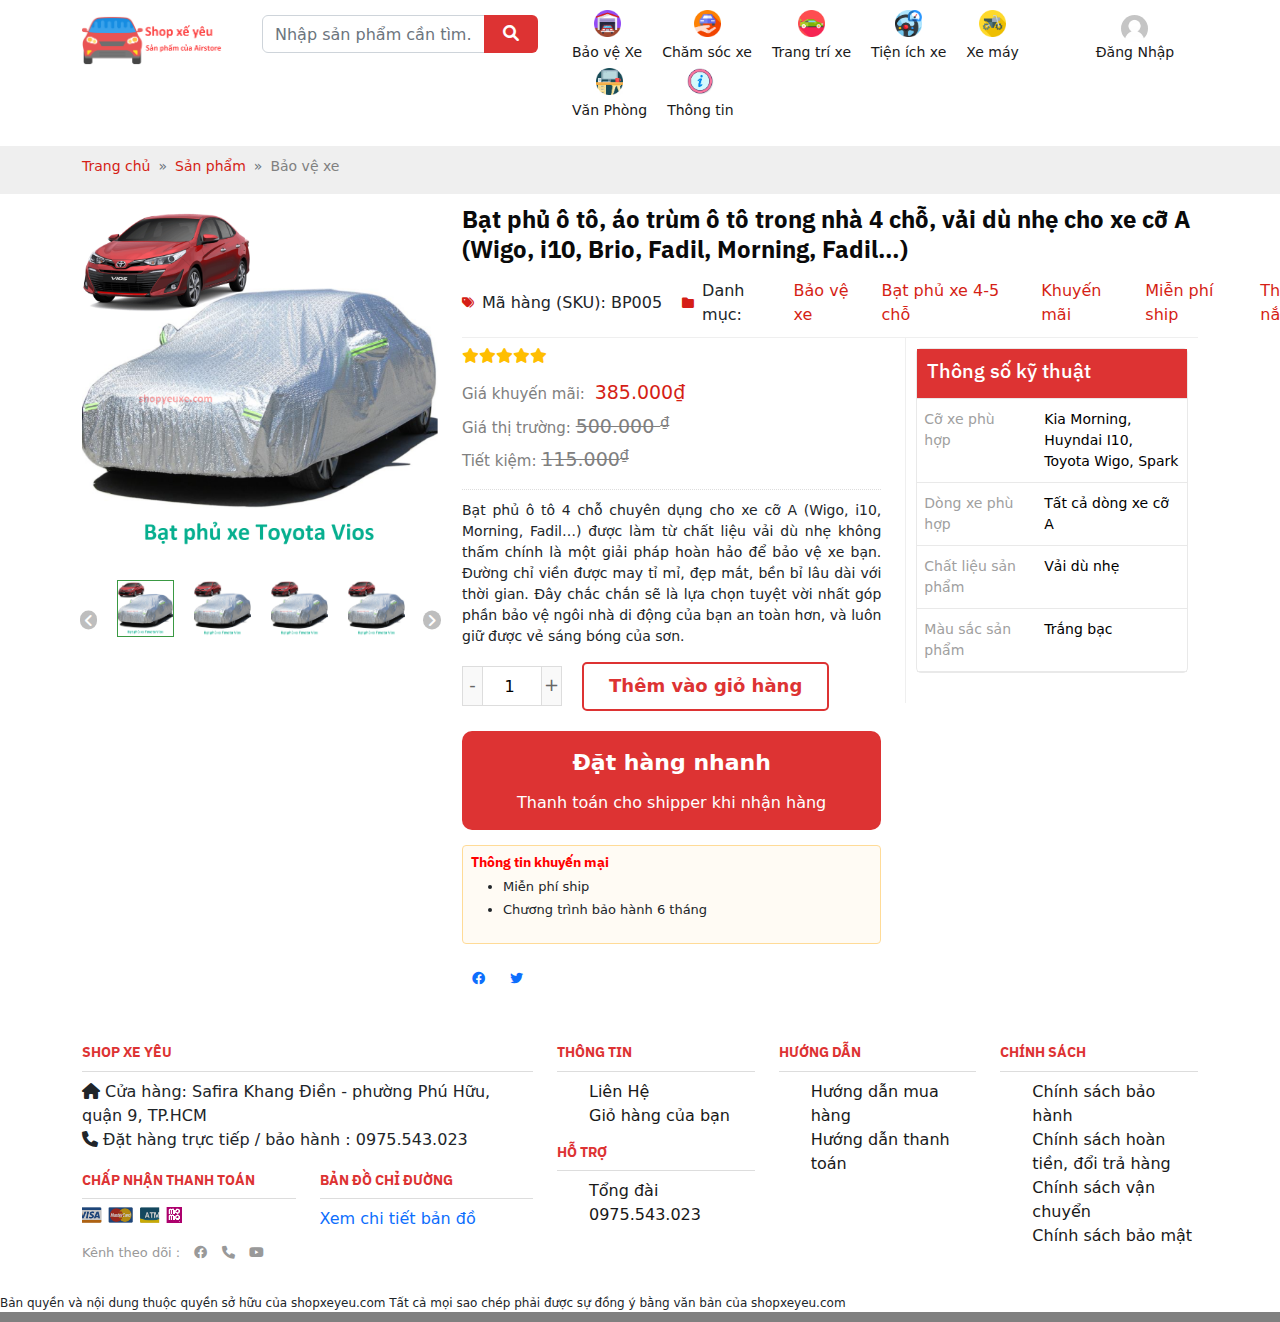
==== HTML/product-detail.html @ 2f4e9527 "update-product-detail" ====
<!DOCTYPE html>
<html>
<head>
	<meta charset="utf-8">
	<meta http-equiv="X-UA-Compatible" content="IE=edge">
	<title>Trang chủ - Shop Xe Yêu</title>
	<link href="vendors/fontawesome/css/all.css" rel="stylesheet">
	<link href="vendors/swiper/swiper-bundle.css" rel="stylesheet">
	<link rel="stylesheet" href="css/styles.css">
	<link rel="stylesheet" href="css/style_product.css">
    <script src="http://ajax.googleapis.com/ajax/libs/jquery/1.7.1/jquery.min.js" type="text/javascript"></script>

    <link href="css/vendors.css" rel="stylesheet">
    <link href="css/style_product_detail.css" rel="stylesheet">
	<link rel="stylesheet" href="vendors/bootstrap/css/bootstrap.min.css">

    
</head>
<body>
	<header>
		<div class="container">
			<div class="row">
				<div class="col logo">
					<a href="#"><img src="images/logo.png" alt="logo" /></a>
				</div><!-- .logo -->
				<div class="col search">
					<form action="">
						<div class="input-group mb-3">
							<input type="text" class="form-control" placeholder="Nhập sản phẩm cần tìm...">
							<button class="btn btn-outline-secondary" type="submit"><i class="fa-solid fa-magnifying-glass"></i></button>
						</div>
					</form>
				</div><!-- .search -->
				<div class="col menu">
					<ul class="nav">
						<li class="nav-item dropdown">
							<a href="#" class="nav-link dropdown-toggle">
								<img src="images/garage.png" alt="category">
								<span>Bảo vệ Xe</span>
							</a>
							<ul class="dropdown-menu">
								<li><a class="dropdown-item" href="#">Thiết bị chắn nắng</a></li>
								<li><a class="dropdown-item" href="#">Bảo vệ cửa xe, gương chiếu hậu</a></li>
								<li><a class="dropdown-item" href="#">Chống trày xước thân xe, bắc cửa xe</a></li>
							</ul>
						</li>
						<li class="nav-item dropdown">
							<a href="#" class="nav-link dropdown-toggle">
								<img src="images/promoting.png" alt="category">
								<span>Chăm sóc xe</span>
							</a>
							<ul class="dropdown-menu">
								<li><a class="dropdown-item" href="#">Bơm lốp, hút bụi, khử mùi</a></li>
								<li><a class="dropdown-item" href="#">Chống ồn, cách âm</a></li>
							</ul>
						</li>
						<li class="nav-item dropdown">
							<a href="#" class="nav-link dropdown-toggle">
								<img src="images/car.png" alt="category">
								<span>Trang trí xe</span>
							</a>
							<ul class="dropdown-menu">
								<li><a class="dropdown-item" href="#">Trang trí ngoại thất</a></li>
								<li><a class="dropdown-item" href="#">Trang trí nội thất</a></li>
							</ul>
						</li>
						<li class="nav-item dropdown">
							<a href="#" class="nav-link dropdown-toggle">
								<img src="images/steering-wheel.png" alt="category">
								<span>Tiện ích xe</span>
							</a>
							<ul class="dropdown-menu">
								<li><a class="dropdown-item" href="#">Nội thất</a></li>
								<li><a class="dropdown-item" href="#">Giá đỡ, tẩu sạc, thiết bị điện tử</a></li>
								<li><a class="dropdown-item" href="#">Ví và dụng cụ chứa đồ</a></li>
								<li><a class="dropdown-item" href="#">Dụng cụ không thể thiếu</a></li>
							</ul>
						</li>
						<li class="nav-item">
							<a href="#" class="nav-link">
								<img src="images/motocross.png" alt="category">
								<span>Xe máy</span>
							</a>
						</li>
						<li class="nav-item dropdown">
							<a href="#" class="nav-link dropdown-toggle">
								<img src="images/desk.png" alt="category">
								<span>Văn Phòng</span>
							</a>
							<ul class="dropdown-menu">
								<li><a class="dropdown-item" href="#">Giá đỡ laptop</a></li>
							</ul>
						</li>
						<li class="nav-item dropdown">
							<a href="#" class="nav-link dropdown-toggle">
								<img src="images/info.png" alt="category">
								<span>Thông tin</span>
							</a>
							<ul class="dropdown-menu">
								<li><a class="dropdown-item" href="#">Hướng dẫn mua hàng</a></li>
								<li><a class="dropdown-item" href="#">Hướng dẫn thanh toán</a></li>
								<li><a class="dropdown-item" href="#">Chính sách đổi trả</a></li>
							</ul>
						</li>
					</ul>
				</div><!-- .menu -->
				<div class="col account">
					<a href="#">
						<img src="images/account.png" alt="category">
						<span>Đăng Nhập</span>
					</a>
				</div>
			</div>
		</div>				
	</header>
	<main>
        <div class="duong-dan-breadcrumbs">
            <div class="container">
                <nav aria-label="breadcrumb" id="breadcrumb">
                    <ol class="breadcrumb">
                      <li class="breadcrumb-item"><a href="#">Trang chủ</a></li>
                      <li class="breadcrumb-item"><a href="#">Sản phẩm</a></li>
                      <li class="breadcrumb-item active-breadcrumb" aria-current="page">Bảo vệ xe</li>
                    </ol>
                  </nav>
            </div>

        </div>
		<div class="product-details-area">
            <div class="container">
                <div class="row">
                    <div class="col-lg-4 mb-md-30 mb-sm-25">
                        <!--=======  product details slider  =======-->
                                            
                            <!--=======  big image slider  =======-->
                                        
                            <div class="big-image-slider-wrapper big-image-slider-wrapper--change-cursor">
                                <div class="ht-slick-slider big-image-slider99"
                                data-slick-setting='{
                                    "slidesToShow": 1,
                                    "slidesToScroll": 1,
                                    "dots": false,
                                    "autoplay": false,
                                    "autoplaySpeed": 5000,
                                    "speed": 1000
                                }'
                                data-slick-responsive='[
                                    {"breakpoint":1501, "settings": {"slidesToShow": 1} },
                                    {"breakpoint":1199, "settings": {"slidesToShow": 1} },
                                    {"breakpoint":991, "settings": {"slidesToShow": 1} },
                                    {"breakpoint":767, "settings": {"slidesToShow": 1} },
                                    {"breakpoint":575, "settings": {"slidesToShow": 1} },
                                    {"breakpoint":479, "settings": {"slidesToShow": 1} }
                                ]'
                                >
    
                                <!--=======  big image slider single item  =======-->
                                            
                                <div class="big-image-slider-single-item">
                                    <img src="images/toyota-vios.png" class="img-fluid" alt="">
                                </div>
                                
                                <!--=======  End of big image slider single item  =======-->
    
                                <!--=======  big image slider single item  =======-->
                                            
                                <div class="big-image-slider-single-item">
                                    <img src="images/toyota-vios.png" class="img-fluid" alt="">
                                </div>
                                
                                <!--=======  End of big image slider single item  =======-->
    
                                <!--=======  big image slider single item  =======-->
                                            
                                <div class="big-image-slider-single-item">
                                    <img src="images/toyota-vios.png" class="img-fluid" alt="">
                                </div>
                                
                                <!--=======  End of big image slider single item  =======-->
    
                                <!--=======  big image slider single item  =======-->
                                            
                                <div class="big-image-slider-single-item">
                                    <img src="images/toyota-vios.png" class="img-fluid" alt="">
                                </div>
                                
                                <!--=======  End of big image slider single item  =======-->
    
                                <!--=======  big image slider single item  =======-->
                                            
                                <div class="big-image-slider-single-item">
                                    <img src="images/toyota-vios.png" class="img-fluid" alt="">
                                </div>
                                
                                <!--=======  End of big image slider single item  =======-->
    
                                <!--=======  big image slider single item  =======-->
                                            
                                <div class="big-image-slider-single-item">
                                    <img src="images/toyota-vios.png" class="img-fluid" alt="">
                                </div>
                                
                                <!--=======  End of big image slider single item  =======-->
    
                                </div>
                            </div>
                            
                            <!--=======  End of big image slider  =======-->
    
                            <!--=======  small image slider  =======-->
                            
                            <div class="small-image-slider-wrapper small-image-slider-wrapper--quickview">
                                <div class="ht-slick-slider small-image-slider"
                                data-slick-setting='{
                                    "slidesToShow": 4,
                                    "slidesToScroll": 1,
                                    "dots": false,
                                    "autoplay": false,
                                    "autoplaySpeed": 5000,
                                    "speed": 1000,
                                    "asNavFor": ".big-image-slider99",
                                    "focusOnSelect": true,
                                    "arrows": true,
                                    "prevArrow": {"buttonClass": "slick-prev", "iconClass": "fa-solid fa-angle-left" },
                                    "nextArrow": {"buttonClass": "slick-next", "iconClass": "fa-solid fa-angle-right" }
                                }'
                                data-slick-responsive='[
                                    {"breakpoint":1501, "settings": {"slidesToShow": 4} },
                                    {"breakpoint":1199, "settings": {"slidesToShow": 4} },
                                    {"breakpoint":991, "settings": {"slidesToShow": 4} },
                                    {"breakpoint":767, "settings": {"slidesToShow": 4} },
                                    {"breakpoint":575, "settings": {"slidesToShow": 3} },
                                    {"breakpoint":479, "settings": {"slidesToShow": 2} }
                                ]'
                                >
    
                                <!--=======  small image slider single item  =======-->
                                            
                                <div class="small-image-slider-single-item">
                                    <img src="images/toyota-vios.png" class="img-fluid" alt="">
                                </div>
                                
                                <!--=======  End of small image slider single item  =======-->
    
                                <!--=======  small image slider single item  =======-->
                                            
                                <div class="small-image-slider-single-item">
                                    <img src="images/toyota-vios.png" class="img-fluid" alt="">
                                </div>
                                
                                <!--=======  End of small image slider single item  =======-->
    
                                <!--=======  small image slider single item  =======-->
                                            
                                <div class="small-image-slider-single-item">
                                    <img src="images/toyota-vios.png" class="img-fluid" alt="">
                                </div>
                                
                                <!--=======  End of small image slider single item  =======-->
    
                                <!--=======  small image slider single item  =======-->
                                            
                                <div class="small-image-slider-single-item">
                                    <img src="images/toyota-vios.png" class="img-fluid" alt="">
                                </div>
                                
                                <!--=======  End of small image slider single item  =======-->
    
                                <!--=======  small image slider single item  =======-->
                                            
                                <div class="small-image-slider-single-item">
                                    <img src="images/toyota-vios.png" class="img-fluid" alt="">
                                </div>
                                
                                <!--=======  End of small image slider single item  =======-->
    
                                <!--=======  small image slider single item  =======-->
                                            
                                <div class="small-image-slider-single-item">
                                    <img src="images/toyota-vios.png" class="img-fluid" alt="">
                                </div>
                                
                                <!--=======  End of small image slider single item  =======-->
    
                                </div>
                            </div>
                            
                            <!--=======  End of small image slider  =======-->
                            
                        <!--=======  End of product details slider  =======-->
                    </div>
    
                    <div class="col-lg-8">
                        <!--=======  product details content  =======-->
                                            
                        <div class="product-detail-content">
                            
    
                            <h3 class="product-details-title mb-15">Bạt phủ ô tô, áo trùm ô tô trong nhà 4 chỗ, vải dù nhẹ cho xe cỡ A (Wigo, i10, Brio, Fadil, Morning, Fadil…)</h3>
                            <div class="description-category">
                                <div class="plu">
                                    <i class="fa-solid fa-tags"></i>
                                    <span>Mã hàng (SKU): BP005</span>
                                </div>
                                <div class="category-prdetail">
                                    <i class="fa-solid fa-folder"></i>
                                    <span>Danh mục:</span>
                                    <ul>
                                        <li>
                                            <a href="#">Bảo vệ xe</a>
                                        </li>
                                        <li>
                                            <a href="#">Bạt phủ xe 4-5 chỗ</a>
                                        </li>
                                        <li>
                                            <a href="#">Khuyến mãi</a>
                                        </li>
                                        <li>
                                            <a href="#">Miễn phí ship</a>
                                        </li>
                                        <li>
                                            <a href="#">Thiết bị chắn nắng</a>
                                        </li>
                                    </ul>
                                </div>
                            </div>
                            <div class="row">
                                <div class="col-lg-7">
                                    <div class="rating d-inline-block mr-15">
                                        <i class="fa fa-light fa-star active-rating"></i>
                                        <i class="fa fa-light fa-star active-rating"></i>
                                        <i class="fa fa-light fa-star active-rating"></i>
                                        <i class="fa fa-light fa-star active-rating"></i>
                                        <i class="fa fa-light fa-star active-rating"></i>
                                    </div>
                                    <div class="single-price">
                                        <div class="price-wrapper">
                                            <span>Giá khuyến mãi: <span class="price-discount">385.000₫</span></span>
                                        </div>
                                        <div class="price-wrapper">
                                            <span class="price-full">Giá thị trường: <span class="price-vertical">500.000 <span class="vertical">₫</span></span></span>
                                        </div>
                                        <div class="price-wrapper bottom">
                                            <span>Tiết kiệm: <span class="price-vertical">115.000<span class="vertical">₫</span></span></span>
                                        </div>
                                    </div>
                                    <div class="description">
                                        <p>Bạt phủ ô tô 4 chỗ chuyên dụng cho xe cỡ A (Wigo, i10, Morning, Fadil…) được làm từ chất liệu vải dù nhẹ không thấm chính là một giải pháp hoàn hảo để bảo vệ xe bạn. Đường chỉ viền được may tỉ mỉ, đẹp mắt, bền bỉ lâu dài với thời gian. Đây chắc chắn sẽ là lựa chọn tuyệt vời nhất góp phần bảo vệ ngôi nhà di động của bạn an toàn hơn, và luôn giữ được vẻ sáng bóng của sơn.</p>
                                    </div>
                                    <div class="quantity mb-20">
                                        <div class="pro-qty mr-15 mb-lg-20 mb-md-20 mb-sm-20">
                                            <input type="text" value="1">
                                        </div>
                                        <button class="button-add-giohang">Thêm vào giỏ hàng</button>
                                    </div>
                                    <div class="button-order-quick">
                                        <a href="#">
                                            <span class="title">Đặt hàng nhanh</span>
                                            <span class="content">Thanh toán cho shipper khi nhận hàng</span>
                                        </a>
                                    </div>
                                    <div class="description-discount">
                                        <h4>
                                            Thông tin khuyến mại
                                        </h4>
                                        <ul>
                                            <li>Miễn phí ship</li>
                                            <li>Chương trình bảo hành 6 tháng</li>
                                        </ul>
                                    </div>
                                    <div class="social-icon">
                                        
                                          <a href="#" data-toggle="tooltip" title="Hooray!"><i class="fa-brands fa-facebook-f"></i></a>
                                          <a href="#" data-toggle="tooltip" title="Hooray!"><i class="fa-brands fa-twitter"></i></a>
                                          
                                        
                                    </div>
                                </div>
                                <div class="col-lg-5 ">
                                    <div class="product-sidebar-thongso">
                                        <div class="sidebar-inner">
                                            <div class="thong-so-ky-thuat">
                                                <h3 class="title">Thông số kỹ thuật</h3>
                                                <div class="content">
                                                    <div>
                                                        <span class="left">Cỡ xe phù hợp</span>
                                                        <span class="right">Kia Morning, Huyndai I10, Toyota Wigo, Spark</span>
                                                    </div>
                                                    <div>
                                                        <span class="left">Dòng xe phù hợp</span>
                                                        <span class="right">Tất cả dòng xe cỡ A</span>
                                                    </div>
                                                    <div>
                                                        <span class="left">Chất liệu sản phẩm</span>
                                                        <span class="right">Vải dù nhẹ</span>
                                                    </div>
                                                    <div>
                                                        <span class="left">Màu sắc sản phẩm</span>
                                                        <span class="right">Trắng bạc</span>
                                                    </div>
                                                </div>
                                            </div>
                                        </div>
                                    </div>
                                </div>
                            </div>
                            
                            
    
                        </div>
    
                        <!--=======  End of product details content  =======-->                    
                    </div>
                </div>
            </div>
        </div>
	</main>
	<footer>
		<div class="container">
			<div class="row">
				<div class="col-5">
					<h4>Shop Xe Yêu</h4>
					<div class="address">
						<i class="fa-solid fa-house"></i> 
					 	<span> Cửa hàng: Safira Khang Điền - phường Phú Hữu, quận 9, TP.HCM</span>
					</div>
					<div class="phone">
						<i class="fa-solid fa-phone"></i> 
					 	<span> Đặt hàng trực tiếp / bảo hành :  0975.543.023</span>
					</div>
					<div class="row">
						<div class="col">
							<h4>Chấp nhận thanh toán</h4>
							<img src="images/payment.png" alt="">
							<div class="social-list">
								<span>Kênh theo dõi : </span>
								<a href="#"><i class="fa-brands fa-facebook-f"></i></a>
								<a href="#"><i class="fa-solid fa-phone"></i></a>
								<a href="#"><i class="fa-brands fa-youtube"></i></a>
							</div>
						</div>
						<div class="col">
							<h4>Bản đồ chỉ đường</h4>
							<a href="#">Xem chi tiết bản đồ</a>
						</div>
					</div>
				</div>
				<div class="col">
					<h4>Thông tin</h4>
					<ul>
						<li><a href="#">Liên Hệ</a></li>
						<li><a href="#">Giỏ hàng của bạn</a></li>
					</ul>
					<h4>Hỗ trợ</h4>
					<ul>
						<li><a href="#">Tổng đài 0975.543.023</a></li>
					</ul>
				</div>
				<div class="col">
					<h4>Hướng dẫn</h4>
					<ul>
						<li><a href="#">Hướng dẫn mua hàng</a></li>
						<li><a href="#">Hướng dẫn thanh toán</a></li>
					</ul>
				</div>
				<div class="col">
					<h4>Chính sách</h4>
					<ul>
						<li><a href="#">Chính sách bảo hành</a></li>
						<li><a href="#">Chính sách hoàn tiền, đổi trả hàng</a></li>
						<li><a href="#">Chính sách vận chuyển</a></li>
						<li><a href="#">Chính sách bảo mật</a></li>
					</ul>
				</div>
			</div>
		</div>
		<div class="copyright">
			Bản quyền và nội dung thuộc quyền sở hữu của shopxeyeu.com Tất cả mọi sao chép phải được sự đồng ý bằng văn bản của shopxeyeu.com
		</div>				
	</footer>
	<script src="vendors/bootstrap/js/bootstrap.min.js"></script>
	<script src="vendors/swiper/swiper-bundle.js"></script>
	<script src="js/custom.js"></script>
	<script src="js/dropdown-product-category.js"></script>

    <!-- Vendor JS -->
    <script src="js/vendors.js"></script>
    
	<!-- Active JS -->
	<script src="js/active.js"></script>
</body>
</html>
---- HTML/css/styles.css ----
body{
	background-color: rgb(244, 248, 250);
}

/*** GENERAL ***/
main .main-slide{
	position: relative;
	margin: 20px 0;
	height: 360px;
	width: 100%;
	overflow: hidden;
}
main .main-slide .image{
	background-size: cover !important;
    background-repeat: no-repeat !important;
    background-position: 50% 50%;
    transition: all .5s;
    width: 100%;
    height: 100%;
}
main .main-slide:hover .image{
    transform: scale(1.1);
}

main .main-slide img{
	width: 100%;
}
main .main-slide .caption{
	position: absolute;
	top: 30%;
	left: 25%;
	background-color: rgba(33, 26, 26, 0.52);
    border-radius: 10px;
    padding: 40px;
}
main .main-slide .caption h2{
	color: white;
	text-transform: uppercase;
	text-align: center;
	margin-top: 10px;
	font-size: 20px;
	font-weight: bold;
}
main .main-slide .caption p{
	color: white;
	font-size: 13px;
}
main .main-slide .caption .list-category a{
	color:  white;
	text-decoration: none;
	margin:  0 5px;
	border:  2px solid white;
	padding:  5px 10px;
	font-weight: bold;
	text-transform: uppercase;
	font-size: 12px;
}
main .main-slide .caption .list-category a:hover{
	background-color: white;
	color: #191919;
}
main .main-slide .caption .list-category a.active{
	background-color: #dd3333;
	border-color: #dd3333;
	border-radius: 5px;
}
main .main-slide .caption .list-category a.active:hover{
	color:  white;
	box-shadow: inset 0 0 0 100px rgb(0 0 0 / 20%);
	border-color: rgb(0 0 0 / 20%);
}

/***** HEADER *****/

header{
	padding: 15px 0;
	background-color: white;
} 
header .logo{
	width: 180px;
	max-width: 180px;
}
header .logo img{
	height: 50px;
}
header .search{
	max-width: 300px;
}
header .search button{
	background-color: #dd3333;
	color: white;
	border:  none;
	width: 54px;
}
header .search button:hover{
	box-shadow: inset 0 0 0 100px rgb(0 0 0 / 20%);
	background-color: #dd3333;
}
header .menu li.nav-item{
	display: inline-block;
    text-align: center;
    margin-top: -15px;
}
header .menu li.nav-item img{
	max-width: 27px;
}
header .menu li.nav-item a{
	color: #191919;
	padding: 10px;
}
header .menu li.nav-item a:hover{
	color: #dd3333;
	text-decoration: underline;
}
header .menu li.nav-item a.dropdown-toggle::after{
	display: none;
}
header .menu li.nav-item span{
	font-weight: normal;
    font-size: 14px;
    margin-top: 5px;
    display: block;
    text-align: center;
    width: 100%;
}
header .menu li.dropdown:hover .dropdown-menu{
	display: block;
	margin-top: 0;
}
header .menu li.dropdown .dropdown-menu{
	border-top : 4px solid #dd3333;
	border-radius: 0;
	padding-top: 0;
}
header .menu li.dropdown .dropdown-menu li{
	border-top: 1px solid #ddd;
	margin-top: 0;
}
header .menu li.dropdown .dropdown-menu li a:hover{
	background-color: white;
	color: #dd3333;
	border-top: 1px solid #dd3333;
	padding-left: 20px;
}
header .account{
	max-width: 150px;
	display: inline-block;
	text-align: center;
}
header .account a{
	color: #191919;
	text-decoration: none;
	font-size: 14px;
	display: inline-block;
	text-align: center;
}
header .account img{
	height: 27px;
	max-width: 27px;
	border-radius: 999px !important;
    object-fit: cover;
}
header .account span{
	display: block;
}
/**** SLIDE ****/
main .second-slide{
	position: relative;
	margin: 20px 0;
	height: 700px;
	overflow: hidden;
}
main .second-slide .image{
	width: 100%;
	height: 100%;
	background-size: cover !important;
    background-repeat: no-repeat !important;
    background-position: 50% 50%;
    transition: all .5s;
}
main .second-slide:hover .image{
    transform: scale(1.1);
}
main .second-slide .caption-1{
	position: absolute;
	top : 15%;
	width: 80%;
	background-color: #dd3333;
	left:  10%;
	color:  white;
	padding:  10px;
	text-align: center;
	padding-bottom: 30px;
}
main .second-slide .caption-1 h3{
	font-size: 12px;
	text-transform: uppercase;
	font-weight: bold;
	text-align: center;
}
main .second-slide .caption-1 h2{
	text-transform: uppercase;
	text-align: center;
	font-size: 18px;
	font-weight: bold;
	margin-bottom: 20px;
}
main .second-slide .caption-1 a{
	color: white;
	text-decoration: none;
	border: 1px solid white;
	padding:  5px 10px;
	font-weight: bold;
}
main .second-slide .caption-1 a:hover{
	background-color: white;
	color:  #191919;
}
main .second-slide .caption-2{
	position: absolute;
	top : 42%;
	width: 35%;
	background-color: #dd3333;
	left:  35%;
	color:  white;
	padding:  10px;
	text-align: center;
	padding-bottom: 30px;
	font-size: 16px;
	border-radius: 100%;
	height: 15%;
}
main .second-slide .caption-2 span{
	display: block;
	margin-top: 15px;
	font-weight: bold;
}
main .product-list .product{
	height: 320px;
	padding:  10px;
	background-color: white;
}
main .product-list .product .box-image{
	position: relative;
	overflow: hidden;
}
main .product-list .product img{
	width: 100%;
	border-radius: 10px;
	transition: all .5s;
}
main .product-list .product .quick-view{
	background-color: #dd3333;
	text-align: center;
	color: white;
	padding: 5px 0;
	font-weight: bold;
	z-index: 100;
	border-radius:  0 0 5px 5px;
	transition: all .5s;
	position: absolute;
	bottom:  0;
	width: 100%;
	margin-bottom: -50px;
}
main .product-list .product .sale{
	position: absolute;
	right: 0;
	top: 0;
	background-image: url('../images/sale.png');
	width: 70px;
	height: 30px;
	color:  white;
	text-align: right;
	padding:  5px;
	font-size: 12px;
}
main .product-list .product:hover .quick-view{
	transform: translate(0,-50px);
	opacity: 1;
}
main .product-list .product:hover img{
	transform: scale(1.1);
}
main .product-list .product .product-detail{
	text-align: center;
}
main .product-list .product .product-detail .product-name{
	color: #191919;
	text-decoration: none;
	font-size: 14px;
}
main .product-list .product .product-detail .product-name:hover{
	color: #dd3333;
}
main .product-list .product .product-detail .price del{
	color: gray;
	margin-right: 20px;
}
main .product-list .product .product-detail .price ins{
	text-decoration: none;
	color: #dd3333;
}
main .swiper .swiper-button-next, main .swiper .swiper-button-prev{
	background-color: #dd3333;
	color:  white;
	padding:  30px 20px;
	opacity: 0;
	transition: all .5s;
}
main .swiper .swiper-button-next:hover, main .swiper .swiper-button-prev:hover{
	box-shadow: inset 0 0 0 100px rgb(0 0 0 / 20%);
}
main .swiper .swiper-button-next:after, main .swiper .swiper-button-prev:after{
	font-size: 15px;
	font-weight: bold;
}
main .swiper:hover .swiper-button-next, main .swiper:hover .swiper-button-prev{
	opacity: 1;
}
/*** PORMOTION *****/
main .promotion{
	margin-top: 30px;
}
main .promotion .promotion-detail .image-wrap .image{
	background-size: cover !important;
    background-repeat: no-repeat !important;
    background-position: 50% 50%;
    transition: all .5s;
    height: 100%;
}
main .promotion .promotion-detail:first-child .image-wrap:first-child,main .promotion .promotion-detail:last-child .image-wrap:last-child{
	height: 60%;
}
main .promotion .promotion-detail:last-child .image-wrap:first-child,main .promotion .promotion-detail:first-child .image-wrap:last-child{
	height: 40%;
}
main .promotion .promotion-detail {
	height: 600px;
}
main .promotion .promotion-detail .image-wrap{
	position: relative;
	overflow: hidden;
	margin-bottom: 20px;
}
main .promotion .promotion-detail .image-wrap:hover .image{
	transform: scale(1.1);

}
main .promotion .image-wrap .image{
	width: 100%;
	height: 100%;
}
main .promotion .promotion-detail:first-child .caption{
	position: absolute;
	left: 50px;
	top:  30%;
	width: 60%;
	color:  white;
}
main .promotion .promotion-detail:last-child .caption{
	position: absolute;
	right: 20px;
	top:  30%;
	width: 60%;
	color:  white;
	text-align: center;
	background-color: rgba(0, 0, 0, 0.59);
    border-radius: 10px;
    padding: 30px 10px;
}
main .promotion .promotion-detail .caption h2{
	text-transform: uppercase;
	font-weight: bold;
	font-size: 22px;
}
main .promotion .promotion-detail .caption p{
	font-size: 12px;
}
main .promotion .promotion-detail:first-child .caption .readmore a{
	text-decoration: none;
	color: white;
	font-weight: bold;
	border: 2px solid white;
	padding:  5px 10px;
}
main .promotion .promotion-detail:last-child .caption .readmore a{
	text-decoration: none;
	color: white;
	font-weight: bold;
	padding:  7px 10px;
	background-color: #dd3333;
}
main .promotion .promotion-detail:first-child .caption .readmore a:hover{
	background-color: white;
	color:  #191919;
}
main .promotion .promotion-detail:last-child .caption .readmore a:hover{
	box-shadow: inset 0 0 0 100px rgb(0 0 0 / 20%);
}
/**** LIST PRODUCT ****/
main .product-category{
	margin-top: 40px;
}
main .product-category .title{
	background: white;
    border-top-right-radius: 5px;
    border-bottom-right-radius: 5px;
    position: relative;
    margin-bottom: 20px;
}
main .product-category .title h2{
	display: flex;
}
main .product-category .title h2 span{
	background-color: #eb344f;
    color: white;
    font-size: 18px;
    padding:  10px;
    text-transform: uppercase;
    position: relative;
}
main .product-category .title h2 span:after{
	content: " ";
    display: block;
    width: 0;
    height: 0;
    margin-left: 2px;
    vertical-align: middle;
    border-top: 18px solid transparent;
    border-left: 15px solid;
    border-left-color: #eb344f;
    border-right: 0 solid transparent;
    border-bottom: 23px solid transparent;
    position: absolute;
    top: 0;
    right: -15px;
}
main .product-category .title a{
	position: absolute;
	right: 25px;
	top: 5px;
	color: #dd3333;
	text-decoration: none;
	border: 1px solid gray;
	padding: 5px;
	font-size: 12px;
	border-radius: 5px;
}
main .product-category .title a:hover{
	border-color: #dd3333;
}

/*** SECTION CATEGORY ****/
main .section-category{
	margin-top: 40px;
}
main .section-category .product-new-container{
	background-color: white;
	margin-top: 20px;
	padding-top: 20px;
}
main .section-category .product-new{
	margin-bottom: 20px;
}
main .section-category .product-new img{
	width: 100%;
}
main .section-category .product-new h3 a{
	color: #383838;
	text-decoration: none;
	font-size: 14px;
	display: flex;
}
main .section-category .product-new h3 a:hover{
	color: #dd3333;
}
main .section-category .product-new-wrap{
	position: relative;
	height: 80px;
}
main .section-category .product-new .price{
	position: absolute;
	left:  0;
	bottom:  0;
}
main .section-category .product-new .price del{
	color: gray;
	margin-right: 20px;
}
main .section-category .product-new .price ins{
	text-decoration: none;
	color: #dd3333;
}
/**** NEWS ****/
main .news{
	background-color: white;
	margin-top: 40px;
	padding:  10px 0;
}
main .news h2{
	text-align: center;
	margin-bottom: 20px;
}
main .news h2 span{
	text-align: center;
	font-size: 18px;
	text-transform: uppercase;
	font-weight: bold;
	line-height: 28px;
}
main .news h2 span:after{
	content: "";
    display: table;
    clear: both;
    background: url(../images/line.png);
    width: 100%;
    height: 20px;
    background-repeat: no-repeat;
    background-position-x: center;
    background-position-y: bottom;
    padding-top: 0;
}
main .news .news-item{
	padding: 10px;
}
main .news .news-item img{
	width: 100%;
	border-radius: 5px;
}
main .news .news-item h3{
	line-height: 16px;
}
main .news .news-item h3 a{
	text-decoration: none;
	font-size: 16px;
	color: #0a0a0a;
}
main .news .news-item h3 a:hover{
	color: #dd3333;
}
main .news .news-item .post-meta{
	font-size: 10px;
}
main .news .news-item p.excerp{
	font-size: 13px;
}
main .news .news-item a.readmore{
	color: #dd3333;
	text-decoration: none;
	font-size: 14px;
}
/**** FOOTER *****/
footer{
	margin-top: 40px;
}
footer h4{
	color: #dd3333;
	text-transform: uppercase;
	font-size: 14px;
	font-weight: bold;
	padding-bottom: 10px;
	border-bottom: 1px solid #ddd;
}
footer .phone{
	margin-bottom: 20px;
}
footer img{
	width: 100px;
	margin-bottom: 20px;
}
footer .social-list{
	color: #999;
	font-size: 13px;
}
footer .social-list a{
	color: #999;
	font-size: 13px;
	margin-left: 10px;
}
footer .social-list a:hover{
	color: #0a0a0a;
}
footer ul li a{
	text-decoration: none;
	color: #191919;
}
footer ul li a:hover{
	color: #dd3333;
}
footer .copyright{
	font-size: 12px;
	margin-top: 30px;
	border-bottom: 10px solid gray;
}
---- HTML/css/style_product.css ----
*{
	margin: 0;
	padding: 0;
	box-sizing: border-box;
}
li{
	list-style: none;
}
a:link , a:active, a:visited{
	text-decoration: none;
}
.duong-dan-breadcrumbs {
    background: #efefef;
}
.duong-dan-breadcrumbs #breadcrumb{
    margin-bottom: 10px;
    padding-bottom: 1px;
    padding-top: 10px;
    font-size: 14px;
    color: gray;
}
.duong-dan-breadcrumbs .breadcrumb li >a{
    color: #d51e16;
}
.duong-dan-breadcrumbs .breadcrumb li >a:hover{
    text-decoration-line: underline;
}
.duong-dan-breadcrumbs .breadcrumb-item+.breadcrumb-item::before {
    content: var(--bs-breadcrumb-divider, " » ") !important;
}
.product-category .box-img img{
    width: 247px;
    height: 247px;
    right: 0;
    width: 100%;
    height: 100%;
    bottom: 0;
    left: 0;
    top: 0;
    position: absolute;
    object-position: 50% 50%;
    object-fit: cover;
    font-family: 'object-fit: cover;';
}
.product-category .box-img{
    position: relative;
    padding-top: 100%;
    height: auto;
    margin: 0 auto;
    overflow: hidden;
}
.product-category .products .product-small{
    padding: 0 9.8px 19.6px;
    margin-bottom: 0;
    border-radius: 5px;
    padding: 10px;
}
.product-category .products .product-small .box-text{
    padding: 10px 0;
    position: relative;
    width: 100%;
    font-size: .9em;
}
.product-category .products .product-small .box-text .product-title{
    margin-bottom: 7px;
    cursor: pointer;
    padding: 10px 5px;
    text-align: center;
}
.product-category .products .product-small .box-text .price-wrapper .price{
    font-size: 15px !important;
    color: gray !important;
    display: flex;
    justify-content: space-around;
    color: red;
}
.product-category .products .product-small .box-text .price-wrapper .price span{
    color: #d51e16;
    font-weight: normal;
    font-size: 16px;

}
.product-category .products .product-small .box-text .price-wrapper .price .price-full{
    
    color: gray !important;
}
.product-category .products .product-small .box-text .product-title:hover >a{
    margin-bottom: 7px;
    color: red;
}
.product-category .products .product-small .box-text .product-title a{
    margin: 0;
    color: #383838;
    font-size: 14px;
    height: 36px;
    overflow: hidden;
}
.product-category .products .product-small .col-inner{
    position: relative;
    margin-left: auto;
    margin-right: auto;
    width: 100%;
    background-position: 50% 50%;
    background-size: cover;
    background-repeat: no-repeat;
    -ms-flex: 1 0 auto;
    flex: 1 0 auto;
    background: white;
    border-radius: 10px;
}
.product-category .products .product-small .col-inner:hover{
    box-shadow: 0px 0px 20px #b9bac0;
    border-radius: 10px;
}
.product-category .products .product-small .col-inner .badge-container .badge-inner span {
    background: url(../images/sale.png);
    height: 54px;
    padding: 8px;
    border-top-right-radius: 5px;
    border-bottom-right-radius: 5px;
    font-size: 13px;
    font-weight: normal;
    padding-left: 23px;
    padding: 4px 4px 10px 14px;
}
.badge {
    display: table;
    z-index: 20;
    pointer-events: none;
    height: 2.8em;
    width: 2.8em;
    -webkit-backface-visibility: hidden;
    backface-visibility: hidden;
}
.product-category .products .product-small .col-inner .badge-container {
    
    position: absolute;
    margin: 0;
    z-index: 21;
    right: -8px;
    top: 0;
}
.product-category .widget-title{
    font-size: 18px;
    width: 100%;
    display: block;
    background: #d51f16;
    padding: 9px 15px;
    letter-spacing: 0;
    color: white;
    text-transform: none;
    margin-bottom: 15px;
}
.product-category .product-categories{
    padding: 0px !important;
}
.product-category .product-categories >li >a{
    display: inline-block;
    padding: 6px 0px;
    display: flex;
    justify-content: space-between;
    flex: 1;
    color: #d51f16;
}
.product-category .product-categories >li >a:hover{
    display: inline-block;
    padding: 6px 0px;
    display: flex;
    justify-content: space-between;
    flex: 1;
    color: black  !important;
}
.active{
    color: #000 !important;
    font-weight: bolder !important;
}
.product-category .product-categories >li{
    display: flex;
    align-items: center;
}
.product-category .product-categories .count{
    opacity: .5;
    font-size: .7em;
    line-height: 3em;
}
.product-category .product-categories>li+li{
    border-top: 1px solid #ececec;
} 
.product-category .product-categories .toggle .icon-angle-down{
    
    font-display: block;
    margin: 0;
    padding: 0;
    display: inline-block;
    position: relative;
    line-height: 1.2;
    top: 1px;
    font-size: 1.2em;
}
.product-category .product-categories .noidung_dropdown{
    border: none;
    background-color: transparent;
    z-index: 99;
}
.icon-angle-down::before {
    position: relative;
    top: -2px;
    left: 0px;
    content: "";
    display: inline-block;
    width: 10px;
    height: 10px;
    border-right: 0.2em solid #adb5bd;
    border-top: 0.2em solid #adb5bd;
    transform: rotate(135deg);
    margin-right: 0.5em;
    margin-left: 1.0em;
}
.icon-angle-up::before {
    position: relative;
    top: -2px;
    left: 0px;
    content: "";
    display: inline-block;
    width: 10px;
    height: 10px;
    border-right: 0.2em solid #adb5bd;
    border-top: 0.2em solid #adb5bd;
    transform: rotate(-44deg);
    margin-right: 0.5em;
    margin-left: 1.0em;
}















.noidung_dropdown a {
    color: black;
    padding: 12px 16px;
    text-decoration: none;
    display: block;
  }
  .hienThi{
    display:block !important;
  }
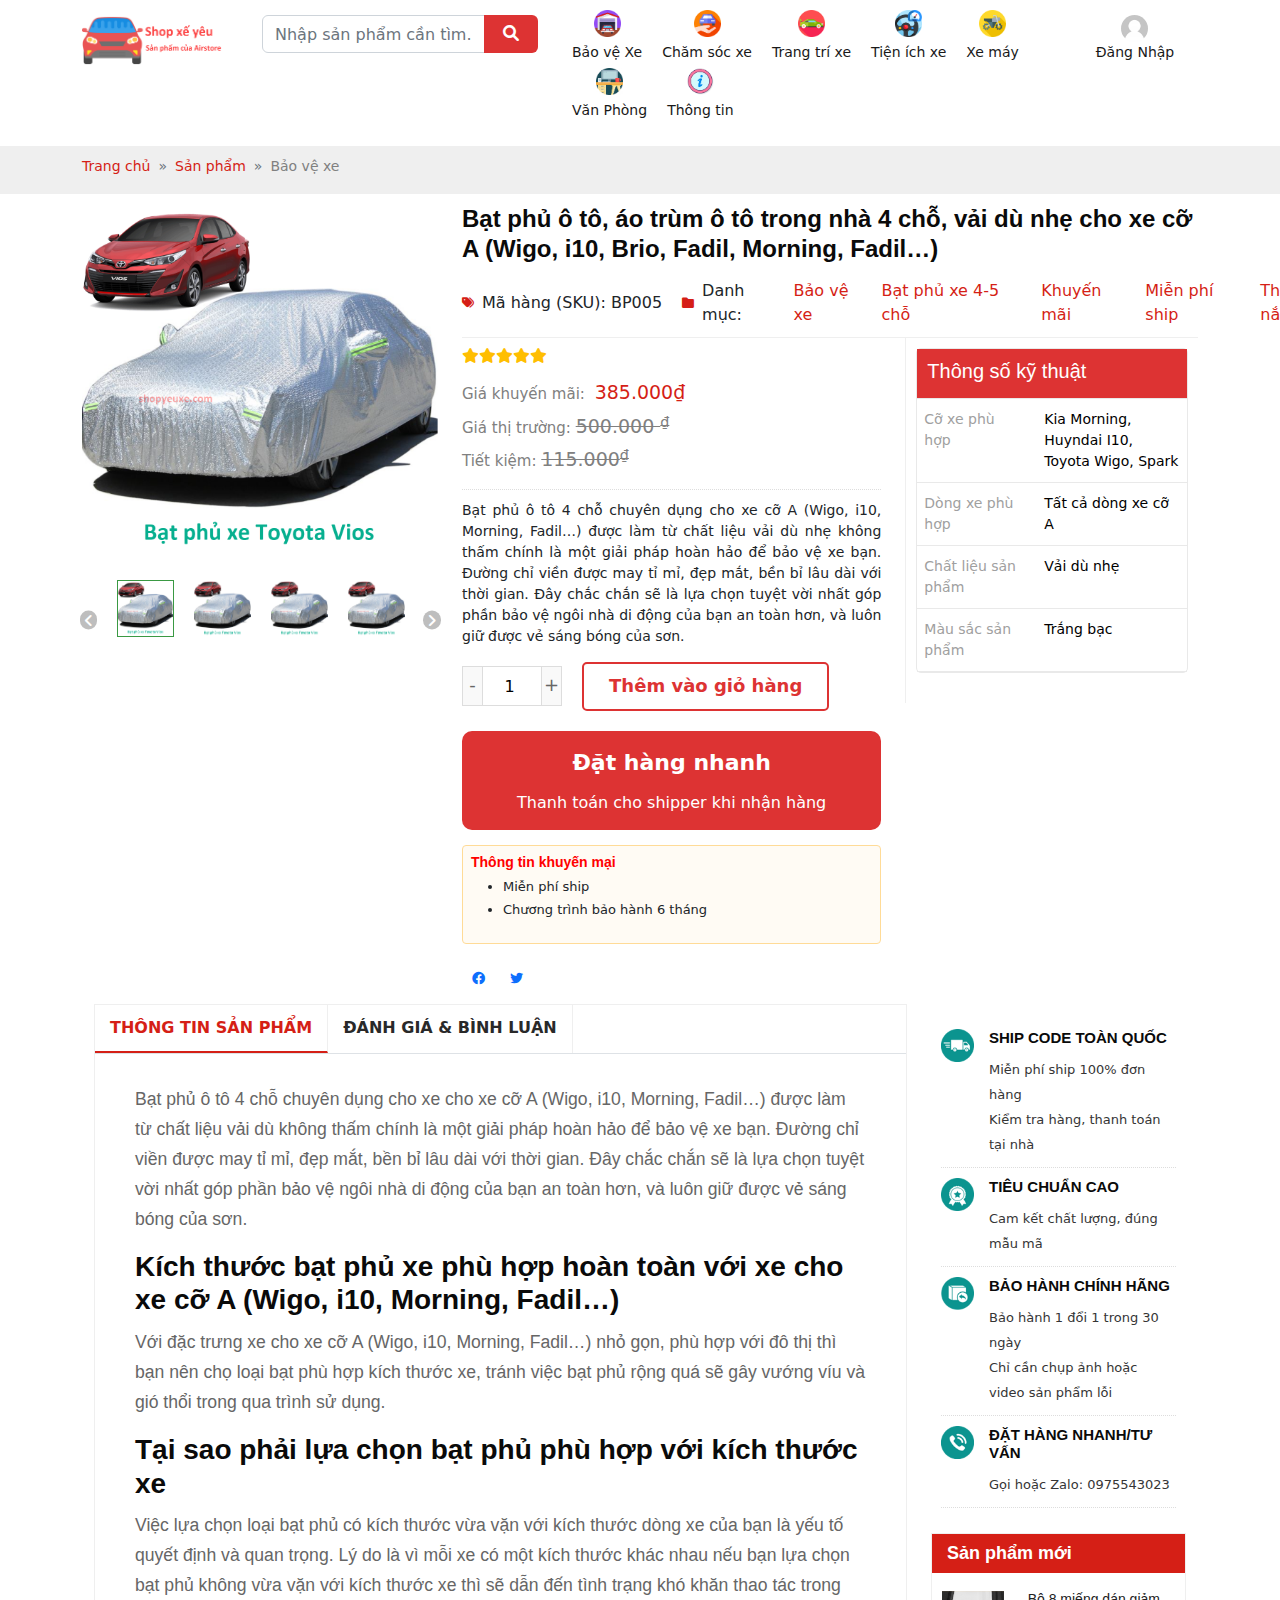
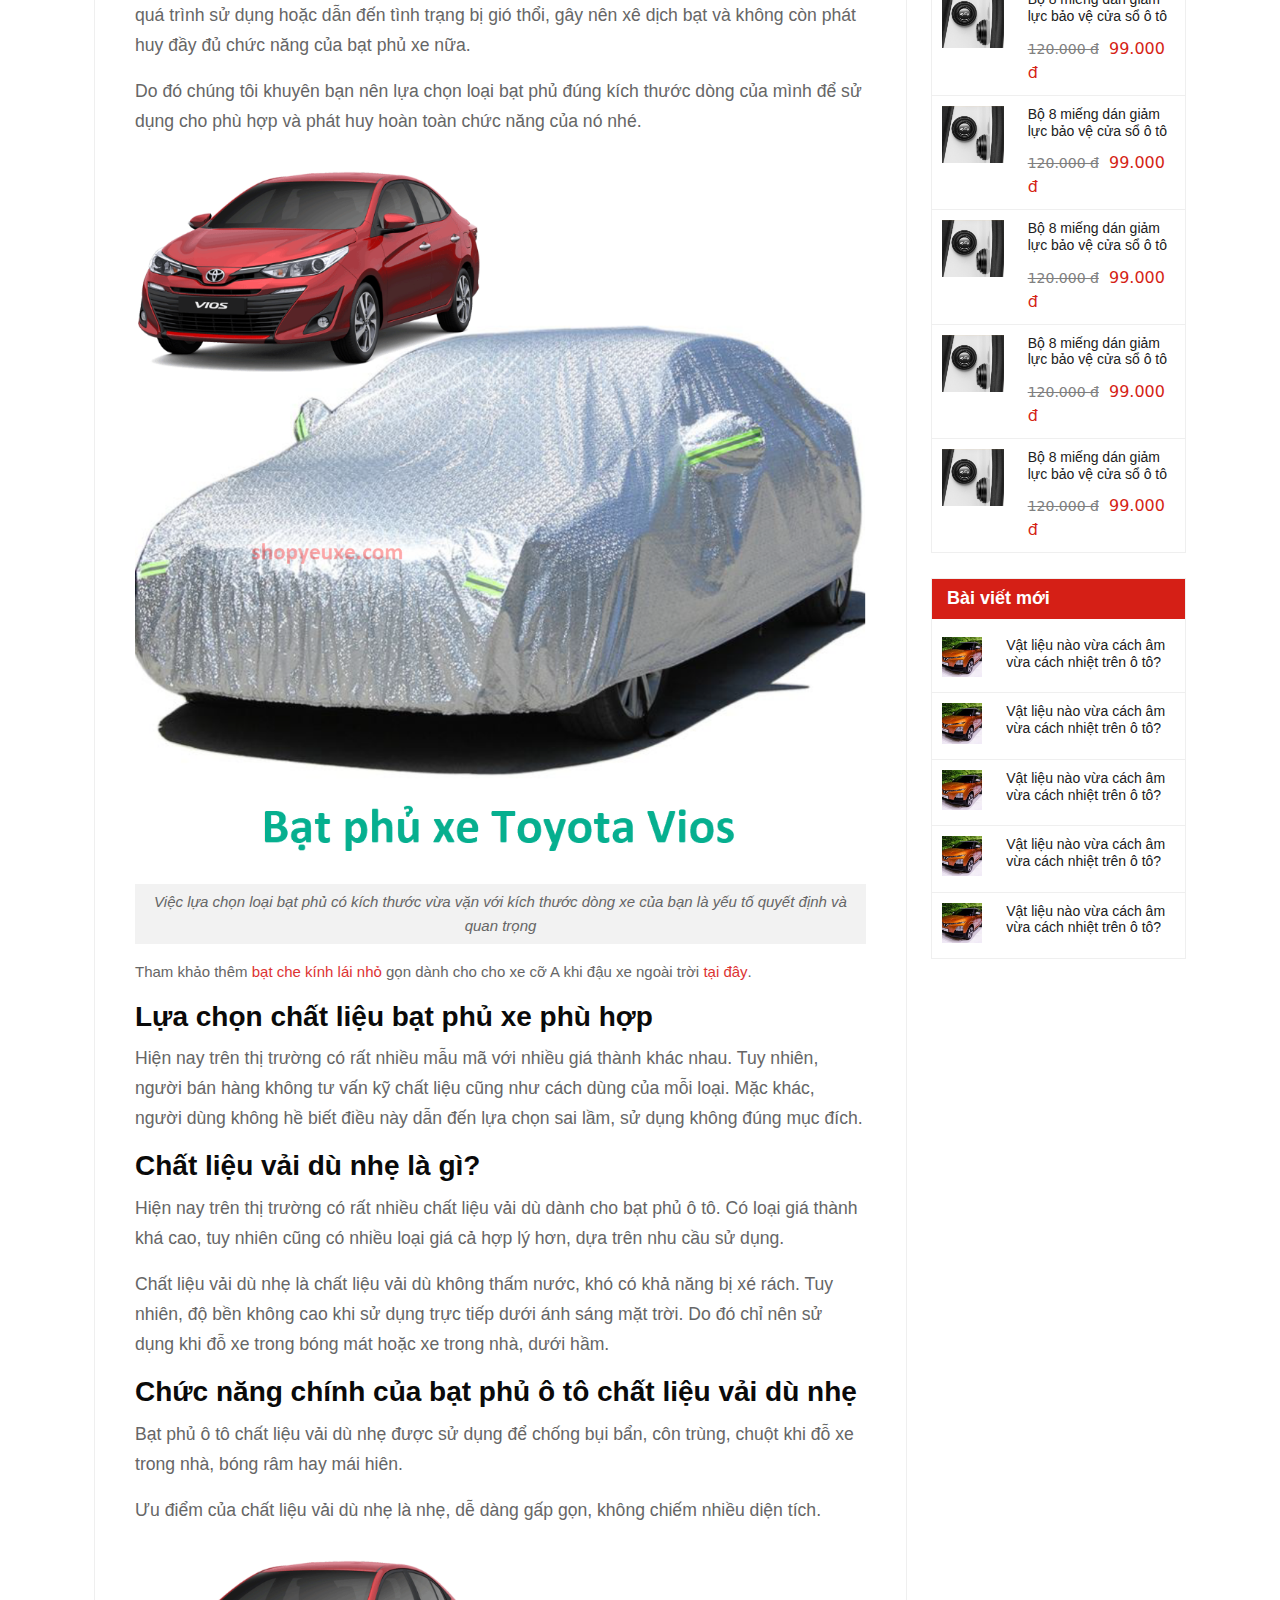
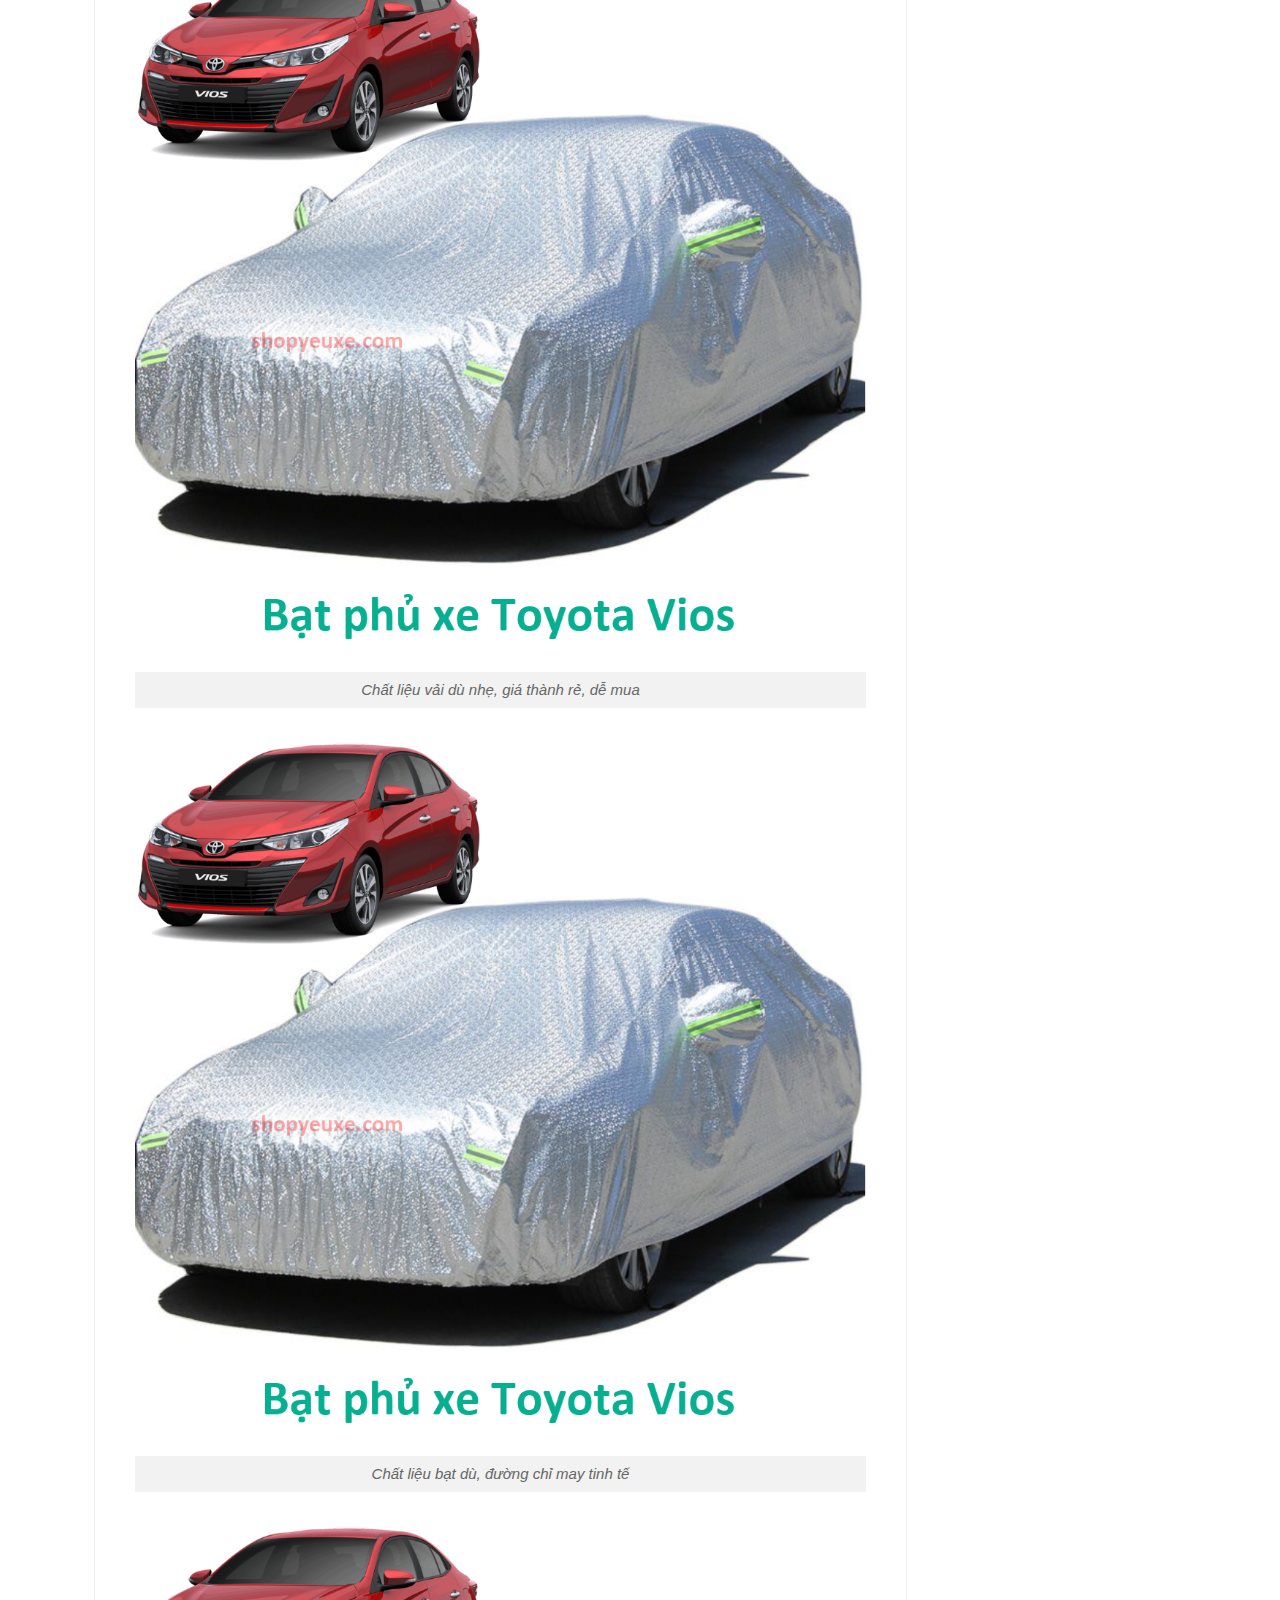
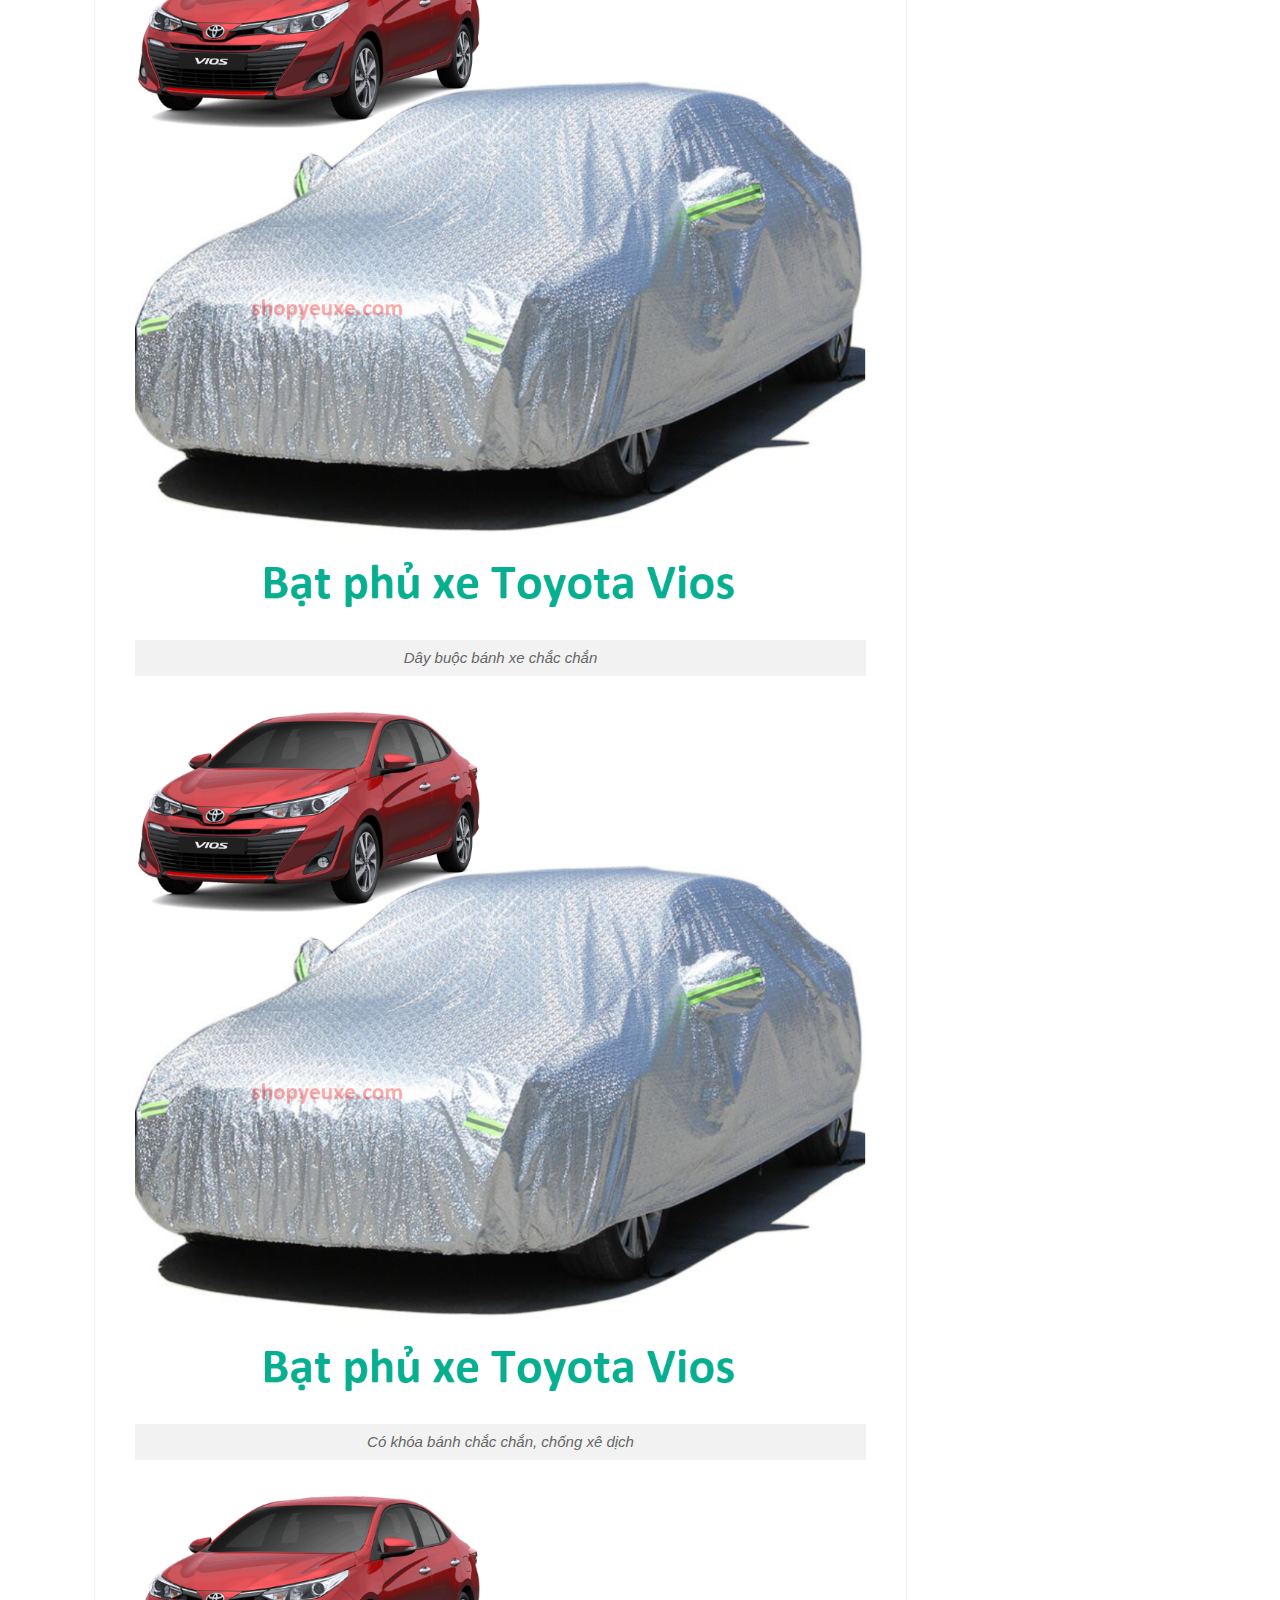
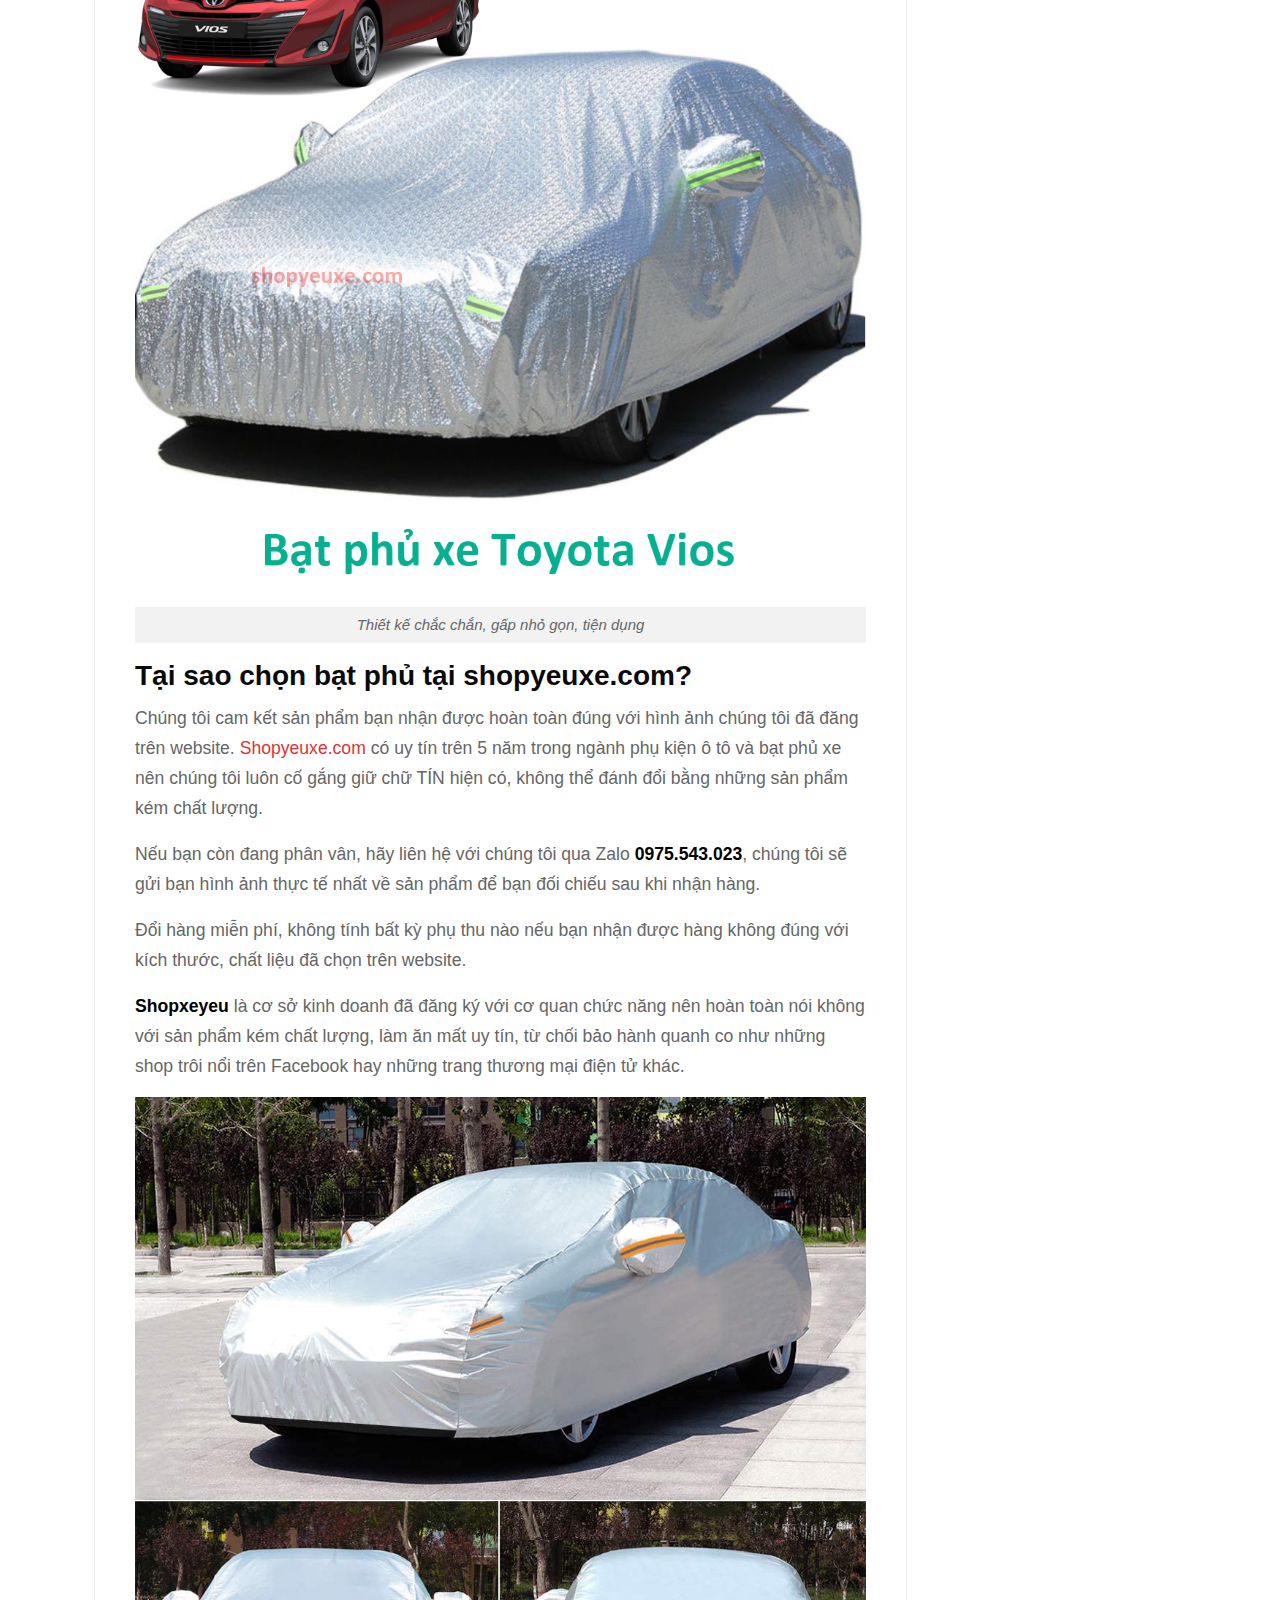
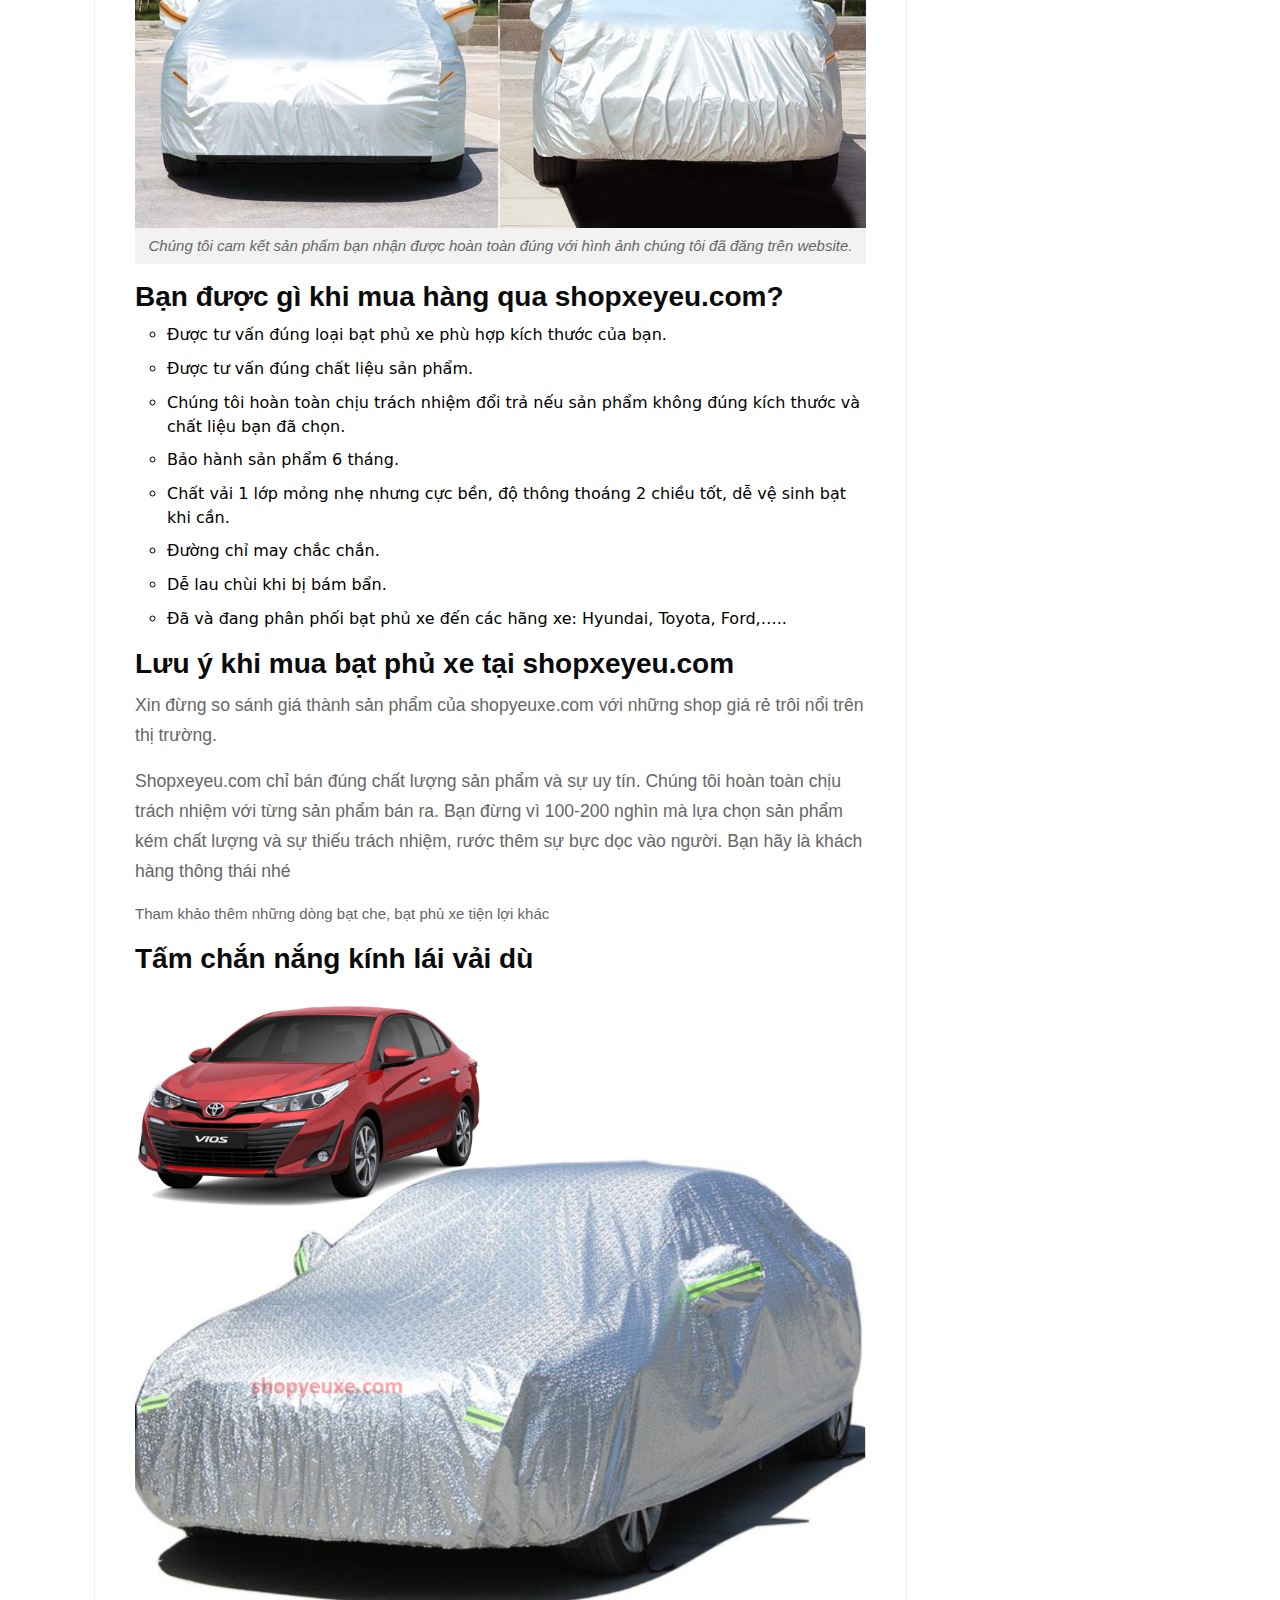
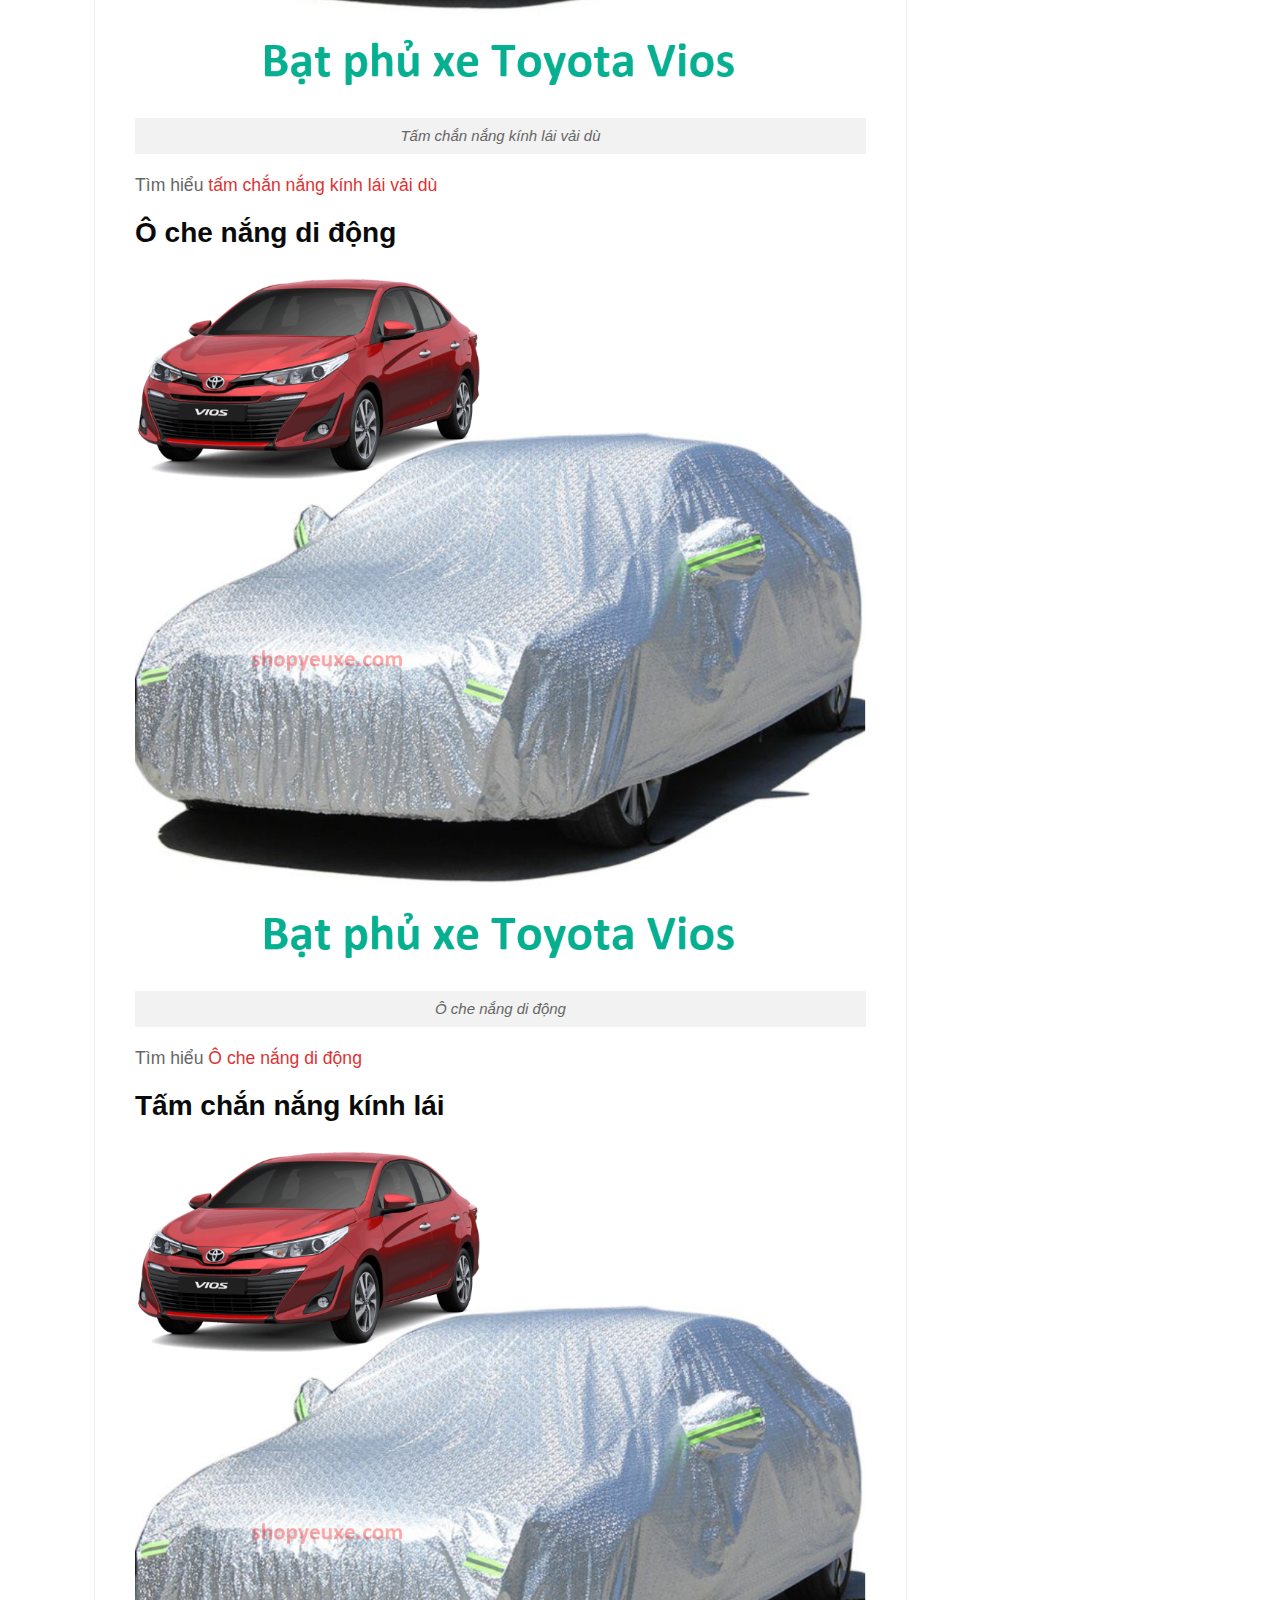
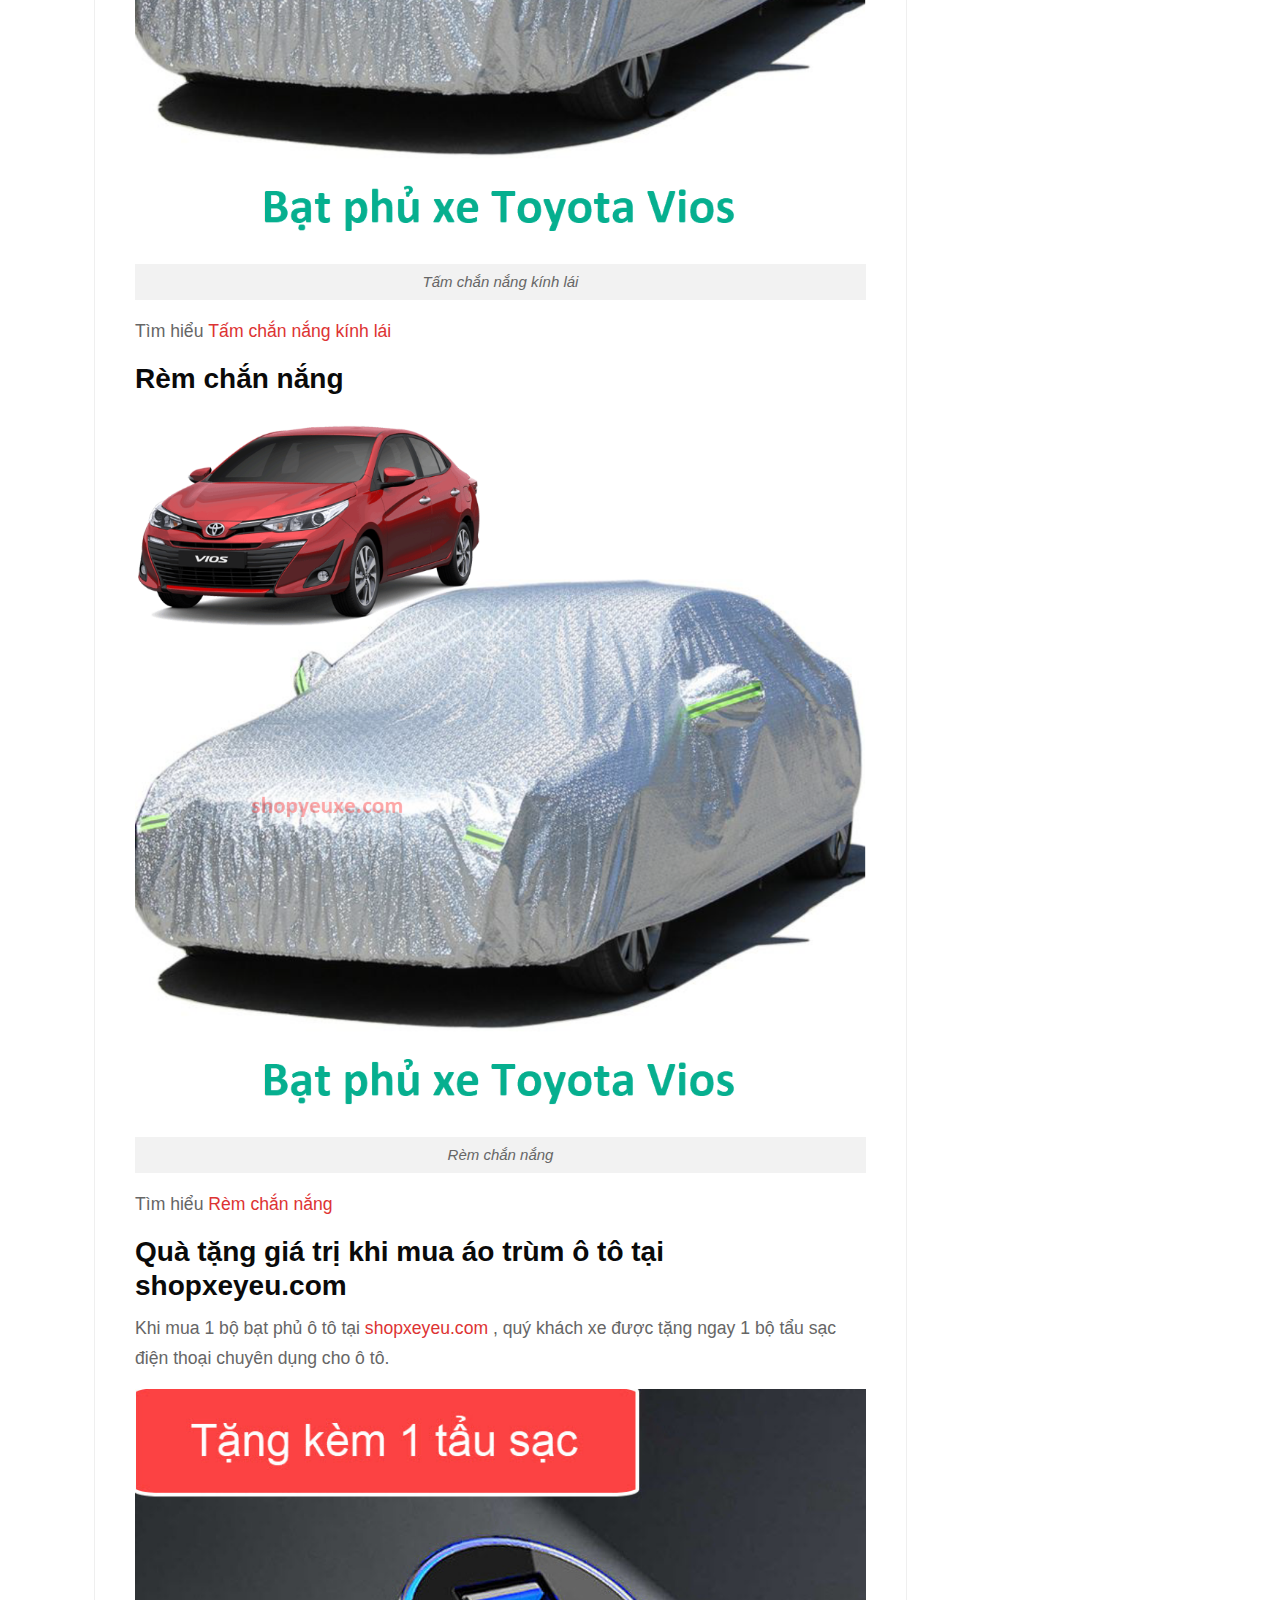
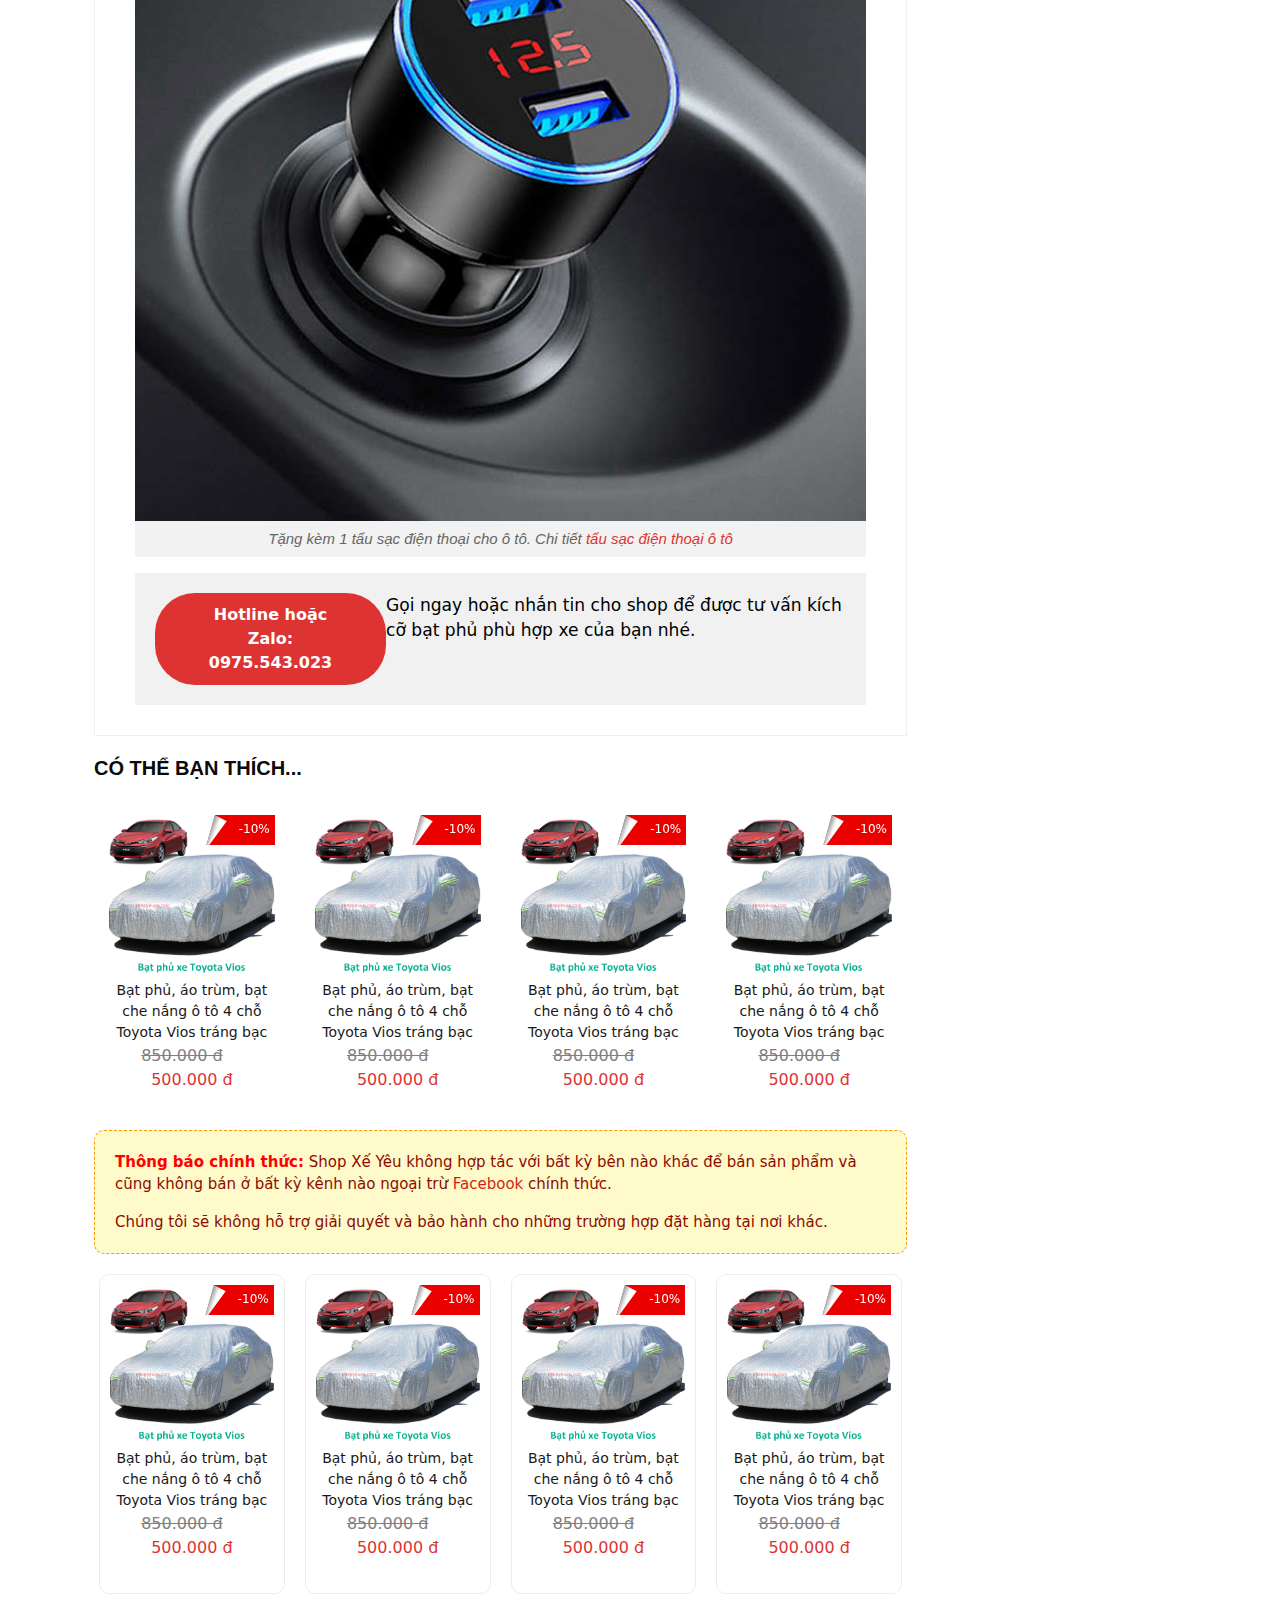
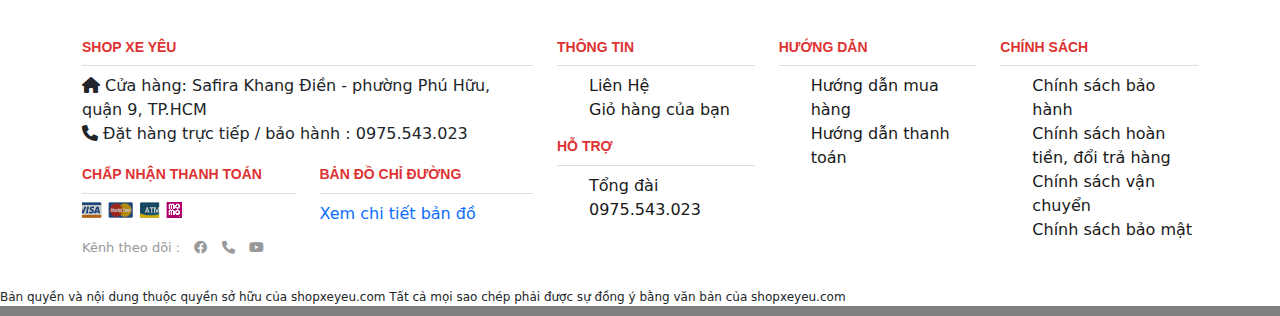
==== commit e6753956: "product-detail" ====
--- a/HTML/product-detail.html
+++ b/HTML/product-detail.html
@@ -409,7 +409,860 @@
     
                         </div>
     
-                        <!--=======  End of product details content  =======-->                    
+                                          
+                    </div>
+                </div>
+                <div class="product-description-review-area mb-20">
+                    <div class="container">
+                        <div class="row">
+                            <div class="col-lg-9">
+                                
+                                
+                                <div class="tab-slider-wrapper product-description-review-container">
+                                    <nav>
+                                        <div class="nav nav-tabs justify-content-center" id="nav-tab" role="tablist">
+                                            <a class="nav-item nav-link active" id="description-tab" data-toggle="tab" href="#product-description" role="tab"
+                                                aria-selected="true">Thông tin sản phẩm</a>
+                                            <a class="nav-item nav-link" id="review-tab" data-toggle="tab" href="#review" role="tab"
+                                                aria-selected="false">Đánh giá & bình luận</a>
+                                        </div>
+                                    </nav>
+                                    <div class="tab-content" id="nav-tabContent">
+                                        <div class="tab-pane fade show active" id="product-description" role="tabpanel" aria-labelledby="description-tab">
+                                            
+                                            
+                                            <div class="product-description">
+                                                <p class="content">Bạt phủ ô tô 4 chỗ chuyên dụng cho xe cho xe cỡ A (Wigo, i10, Morning, Fadil…) được làm từ chất liệu vải dù không thấm chính là một giải pháp hoàn hảo để bảo vệ xe bạn. Đường chỉ viền được may tỉ mỉ, đẹp mắt, bền bỉ lâu dài với thời gian. Đây chắc chắn sẽ là lựa chọn tuyệt vời nhất góp phần bảo vệ ngôi nhà di động của bạn an toàn hơn, và luôn giữ được vẻ sáng bóng của sơn.</p>
+                                                
+                                                
+                                                
+                                                
+                                                <!--=======  video =======-->
+
+
+
+                                                <h3 class="title">
+                                                    Kích thước bạt phủ xe phù hợp hoàn toàn với xe cho xe cỡ A (Wigo, i10, Morning, Fadil…)
+                                                </h3>
+
+                                                <p class="content">Với đặc trưng xe cho xe cỡ A (Wigo, i10, Morning, Fadil…) nhỏ gọn, phù hợp với đô thị
+                                                     thì bạn nên chọ loại bạt phù hợp kích thước xe, tránh việc bạt phủ rộng quá sẽ gây vướng víu và gió thổi trong qua trình sử dụng.</p>
+                                                
+                                                <h3 class="title">
+                                                    Tại sao phải lựa chọn bạt phủ phù hợp với kích thước xe
+                                                </h3>
+
+                                                <p class="content">Việc lựa chọn loại bạt phủ có kích thước vừa vặn với kích thước dòng xe của bạn là yếu
+                                                     tố quyết định và quan trọng. Lý do là vì mỗi xe có một kích thước khác nhau nếu bạn lựa chọn bạt
+                                                      phủ không vừa vặn với kích thước xe thì sẽ dẫn đến tình trạng khó khăn thao tác trong quá trình 
+                                                      sử dụng hoặc dẫn đến tình trạng bị gió thổi, gây nên xê dịch bạt và không còn phát huy đầy đủ chức năng của bạt phủ xe nữa.</p>
+                                                
+                                               
+
+                                                <p class="content">Do đó chúng tôi khuyên bạn nên lựa chọn loại bạt phủ đúng kích thước dòng của mình để sử dụng cho phù hợp 
+                                                    và phát huy hoàn toàn chức năng của nó nhé.</p>
+                                                
+                                                <img src="images/toyota-vios.png" alt="" style="width: 100%;">
+                                                <p class="note">Việc lựa chọn loại bạt phủ có kích thước vừa vặn với kích thước dòng xe của bạn là yếu tố quyết định và quan trọng</p>
+                                                
+                                                <p>Tham khảo thêm <a href="#">bạt che kính lái nhỏ</a> gọn dành cho cho xe cỡ A khi đậu xe ngoài trời <a href="#">tại đây</a>.</p>
+                                            
+                                                <h3 class="title">
+                                                    Lựa chọn chất liệu bạt phủ xe phù hợp
+                                                </h3>
+                                            
+                                                <p class="content">Hiện nay trên thị trường có rất nhiều mẫu mã với nhiều giá thành khác nhau.
+                                                     Tuy nhiên, người bán hàng không tư vấn kỹ chất liệu cũng như cách dùng của mỗi loại. Mặc khác,
+                                                      người dùng không hề biết điều này dẫn đến lựa chọn sai lầm, sử dụng không đúng mục đích.</p>
+
+                                                <h3 class="title">
+                                                    Chất liệu vải dù nhẹ là gì?
+                                                </h3>
+                                                <p class="content">Hiện nay trên thị trường có rất nhiều chất liệu vải dù dành cho bạt phủ ô tô.
+                                                     Có loại giá thành khá cao, tuy nhiên cũng có nhiều loại giá cả hợp lý hơn, dựa trên nhu cầu sử dụng.</p>
+                                                
+                                                <p class="content">Chất liệu vải dù nhẹ là chất liệu vải dù không thấm nước, khó có khả năng bị xé rách. 
+                                                    Tuy nhiên, độ bền không cao khi sử dụng trực tiếp dưới ánh sáng mặt trời.
+                                                     Do đó chỉ nên sử dụng khi đỗ xe trong bóng mát hoặc xe trong nhà, dưới hầm.</p>
+
+                                                <h3 class="title">
+                                                    Chức năng chính của bạt phủ ô tô chất liệu vải dù nhẹ
+                                                </h3>
+
+                                                <p class="content">Bạt phủ ô tô chất liệu vải dù nhẹ được sử dụng để chống bụi bẩn, côn trùng,
+                                                     chuột khi đỗ xe trong nhà, bóng râm hay mái hiên.</p>
+
+                                                <p class="content">Ưu điểm của chất liệu vải dù nhẹ là nhẹ, dễ dàng gấp gọn, không chiếm nhiều diện tích.</p>
+
+                                                <img src="images/toyota-vios.png" alt="" style="width: 100%;">
+                                                <p class="note">Chất liệu vải dù nhẹ, giá thành rẻ, dễ mua</p>
+
+                                                <img src="images/toyota-vios.png" alt="" style="width: 100%;">
+                                                <p class="note">Chất liệu bạt dù, đường chỉ may tinh tế</p>
+
+                                                <img src="images/toyota-vios.png" alt="" style="width: 100%;">
+                                                <p class="note">Dây buộc bánh xe chắc chắn</p>
+
+                                                <img src="images/toyota-vios.png" alt="" style="width: 100%;">
+                                                <p class="note">Có khóa bánh chắc chắn, chống xê dịch</p>
+
+                                                <img src="images/toyota-vios.png" alt="" style="width: 100%;">
+                                                <p class="note">Thiết kế chắc chắn, gấp nhỏ gọn, tiện dụng</p>
+
+                                                <h3 class="title">
+                                                    Tại sao chọn bạt phủ tại shopyeuxe.com?
+                                                </h3>
+
+                                                <p class="content">Chúng tôi cam kết sản phẩm bạn nhận được hoàn toàn đúng với hình ảnh chúng tôi đã đăng trên website. <a href="#">Shopyeuxe.com</a> có uy tín trên 5 năm trong ngành
+                                                     phụ kiện ô tô và bạt phủ xe nên chúng tôi luôn cố gắng giữ chữ TÍN hiện có, không thể đánh đổi bằng những sản phẩm kém chất lượng.</p>
+                                            
+                                                <p class="content">Nếu bạn còn đang phân vân, hãy liên hệ với chúng tôi qua Zalo <span class="sdt">0975.543.023</span>, 
+                                                    chúng tôi sẽ gửi bạn hình ảnh thực tế nhất về sản phẩm để bạn đối chiếu sau khi nhận hàng.</p>
+                                            
+                                                <p class="content">Đổi hàng miễn phí, không tính bất kỳ phụ thu nào nếu bạn nhận được hàng không đúng với kích thước, chất liệu đã chọn trên website.</p>
+                                            
+                                                <p class="content"> <span href="#">Shopxeyeu</span> là cơ sở kinh doanh đã đăng ký với cơ quan chức năng nên hoàn toàn nói không với sản phẩm kém chất lượng, làm ăn mất uy tín,
+                                                     từ chối bảo hành quanh co như những shop trôi nổi trên Facebook hay những trang thương mại điện tử khác.</p>
+
+                                                <img src="images/cars.jpg" alt="" style="width: 100%;">
+                                                <p class="note">Chúng tôi cam kết sản phẩm bạn nhận được hoàn toàn đúng với hình ảnh chúng tôi đã đăng trên website.</p>
+                                                    
+                                                <h3 class="title">
+                                                    Bạn được gì khi mua hàng qua shopxeyeu.com?
+                                                </h3>
+
+                                                <ul>
+                                                    <li>Được tư vấn đúng loại bạt phủ xe phù hợp kích thước của bạn.</li>
+                                                    <li>Được tư vấn đúng chất liệu sản phẩm.</li>
+                                                    <li>Chúng tôi hoàn toàn chịu trách nhiệm đổi trả nếu sản phẩm không đúng kích thước và chất liệu bạn đã chọn.</li>
+                                                    <li>Bảo hành sản phẩm 6 tháng.</li>
+                                                    <li>Chất vải 1 lớp mỏng nhẹ nhưng cực bền, độ thông thoáng 2 chiều tốt, dễ vệ sinh bạt khi cần.</li>
+                                                    <li>Đường chỉ may chắc chắn.</li>
+                                                    <li>Dễ lau chùi khi bị bám bẩn.</li>
+                                                    <li>Đã và đang phân phối bạt phủ xe đến các hãng xe: Hyundai, Toyota, Ford,…..</li>
+                                                </ul>
+
+                                                <h3 class="title">
+                                                    Lưu ý khi mua bạt phủ xe tại shopxeyeu.com
+                                                </h3>
+                                                <p class="content">Xin đừng so sánh giá thành sản phẩm của shopyeuxe.com với những shop giá rẻ trôi nổi trên thị trường.</p>
+                                                <p class="content">Shopxeyeu.com chỉ bán đúng chất lượng sản phẩm và sự uy tín. Chúng tôi hoàn toàn chịu trách nhiệm với từng sản phẩm bán ra. Bạn đừng vì 100-200 nghìn mà 
+                                                    lựa chọn sản phẩm kém chất lượng và sự thiếu trách nhiệm, rước thêm sự bực dọc vào người. Bạn hãy là khách hàng thông thái nhé</p>
+
+                                                <p class="thamkhao">Tham khảo thêm những dòng bạt che, bạt phủ xe tiện lợi khác</p>
+                                               
+                                                <h3 class="title">
+                                                    Tấm chắn nắng kính lái vải dù
+                                                </h3>
+
+                                                <img src="images/toyota-vios.png" alt="" style="width: 100%;">
+                                                <p class="note">Tấm chắn nắng kính lái vải dù</p>
+
+                                                <p class="content">Tìm hiểu <a href="#">tấm chắn nắng kính lái vải dù</a></p>
+
+
+
+                                                <h3 class="title">
+                                                    Ô che nắng di động
+                                                </h3>
+                                                <img src="images/toyota-vios.png" alt="" style="width: 100%;">
+                                                <p class="note">Ô che nắng di động</p>
+                                                <p class="content">Tìm hiểu <a href="#">Ô che nắng di động</a></p>
+
+
+
+                                                <h3 class="title">
+                                                    Tấm chắn nắng kính lái
+                                                </h3>
+                                                <img src="images/toyota-vios.png" alt="" style="width: 100%;">
+                                                <p class="note">Tấm chắn nắng kính lái</p>
+                                                <p class="content">Tìm hiểu <a href="#">Tấm chắn nắng kính lái</a></p>
+
+
+
+                                                <h3 class="title">
+                                                    Rèm chắn nắng
+                                                </h3>
+                                                <img src="images/toyota-vios.png" alt="" style="width: 100%;">
+                                                <p class="note">Rèm chắn nắng</p>
+                                                <p class="content">Tìm hiểu <a href="#">Rèm chắn nắng</a></p>
+
+
+                                                <h3 class="title">
+                                                    Quà tặng giá trị khi mua áo trùm ô tô tại shopxeyeu.com
+                                                </h3>
+                                                <p class="content">Khi mua 1 bộ bạt phủ ô tô tại <a href="#">shopxeyeu.com</a> , quý khách xe được tặng ngay 1 bộ tẩu sạc điện thoại chuyên dụng cho ô tô.</p>
+                                                <img src="images/tausac.jpg" alt="" style="width: 100%;">
+                                                <p class="note">Tặng kèm 1 tẩu sạc điện thoại cho ô tô. Chi tiết <a href="#">tẩu sạc điện thoại ô tô</a></p>
+                                                
+                                                <div class="lienhe">
+                                                    <span>Hotline hoặc Zalo: <br> 0975.543.023</span>
+                                                    <span>Gọi ngay hoặc nhắn tin cho shop để được tư vấn kích cỡ bạt phủ phù hợp xe của bạn nhé.</span>
+                                                </div>
+                                            </div>
+                                            
+                                           
+                                        </div>
+                                        <div class="tab-pane fade" id="review" role="tabpanel" aria-labelledby="review-tab">
+                                           
+                                            
+                                            <div class="product-ratting-wrap">
+                                                <div class="row">
+                                                    <div class="col-lg-7">
+                                                        <div class="comment-product-detail">
+                                                            <h3 class="title-product-detail"><span class="qty-comment">5 </span>đánh giá cho cho Bạt phủ ô tô, áo trùm ô tô trong nhà 4 chỗ, vải dù nhẹ cho xe cỡ A (Wigo, i10, Brio, Fadil, Morning, Fadil…)</h3>
+                                                            <div class="list-comment-product-detail">
+                                                                <div class="user-comment-product-detail">
+                                                                    <div class="row">
+                                                                        <div class="col-lg-2 col-md-12">
+                                                                            <img src="images/account.png" alt="logo-user">
+                                                                        </div>
+                                                                        <div class="col-lg-10 col-md-12">
+                                                                            <div class="rating">
+                                                                                <i class="fa fa-light fa-star active-rating"></i>
+                                                                                <i class="fa fa-light fa-star active-rating"></i>
+                                                                                <i class="fa fa-light fa-star active-rating"></i>
+                                                                                <i class="fa fa-light fa-star active-rating"></i>
+                                                                                <i class="fa fa-light fa-star active-rating"></i>
+                                                                                
+                                                                            </div>
+                                                                            <div class="name-date">
+                                                                                <strong>Tấn Lực</strong>
+                                                                                <span> - </span>
+                                                                                <span>17/08/2022</span>
+                                                                            </div>
+                                                                            <div class="description">
+                                                                                <p>Shop gửi hàng nhanh. Bạt hơi nhăn nhưng không sao, dùng vài ngày sẽ thẳng thôi. 5 sao.</p>
+                                                                            </div>
+                                                                        </div>
+                                                                    </div>
+                                                                </div>
+                                                            </div>
+                                                        </div>
+                                                    </div>
+                                                    <div class="col-lg-5 border">
+                                                        <h3>
+                                                            Thêm đánh giá
+                                                        </h3>
+                                                        <form action="#" method="post">
+                                                            <div class="rating-user">
+                                                                <label for="">Đánh giá của bạn</label>
+                                                                <ul class="start-click-comment">
+                                                                    <li>
+                                                                        <span href="#" class="active-comment-rating">
+                                                                            <i class="fa fa-light fa-star "></i>
+                                                                        </span>
+                                                                    </li>
+                                                                    <li>
+                                                                        <span href="#" class="">
+                                                                            <i class="fa fa-light fa-star "></i>
+                                                                            <i class="fa fa-light fa-star "></i>
+                                                                        </span>
+                                                                    </li>
+                                                                    <li>
+                                                                        <span href="#" class="">
+                                                                            <i class="fa fa-light fa-star "></i>
+                                                                            <i class="fa fa-light fa-star "></i>
+                                                                            <i class="fa fa-light fa-star "></i>
+                                                                        </span>
+                                                                    </li>
+                                                                    <li>
+                                                                        <span href="#" class="">
+                                                                            <i class="fa fa-light fa-star "></i>
+                                                                            <i class="fa fa-light fa-star "></i>
+                                                                            <i class="fa fa-light fa-star "></i>
+                                                                            <i class="fa fa-light fa-star "></i>
+                                                                        </span>
+                                                                    </li>
+                                                                    <li>
+                                                                        <span href="#" class="">
+                                                                            <i class="fa fa-light fa-star "></i>
+                                                                            <i class="fa fa-light fa-star "></i>
+                                                                            <i class="fa fa-light fa-star "></i>
+                                                                            <i class="fa fa-light fa-star "></i>
+                                                                            <i class="fa fa-light fa-star "></i>
+                                                                        </span>
+                                                                    </li>
+                                                                    
+                                                                </ul>
+                                                            </div>
+                                                            <div class="row comment">
+                                                                <label>Nhận xét của bạn *</label>
+                                                                <div class="col-lg-12 form-group">
+                                                                    <textarea name="review" id="your-review"
+                                                                    placeholder=""  required></textarea>
+                                                                </div>
+                                                                <div class="col-lg-6 form-group">
+                                                                    <label for="name">Tên</label>
+                                                                    <input id="name" placeholder="" type="text" class="form-control" required>
+                                                                </div>
+                                                                <div class="col-lg-6 form-group">
+                                                                    <label for="email">Email</label>
+                                                                    <input id="email" placeholder="" type="email" class="form-control" required>
+                                                                </div>
+                                                                
+                                                                <div class="col-lg-4 form-submit">
+                                                                    <input value="GỬI ĐI" type="submit" class="form-control submit-comment">
+                                                                </div>
+                                                            </div>
+                                                        </form>
+                                                        
+                                                    </div>
+                                                </div>
+                                            </div>
+                                            
+                                        </div>
+                                    </div>
+                                </div>
+                                <div class="relationship-prdetail">
+                                    <h3 class="title">
+                                        CÓ THỂ BẠN THÍCH...
+                                    </h3>
+                                    <div class="swiper mySwiper">
+                                        <div class="swiper-wrapper product-list">
+                                          <div class="swiper-slide">
+                                              <div class="product">
+                                                  <div class="box-image">
+                                                      <a href="#">
+                                                          <img src="images/toyota-vios.png" alt="">
+                                                      </a>
+                                                      <div class="quick-view">Xem Nhanh</div>
+                                                      <div class="sale">-10%</div>
+                                                  </div>
+                                                  <div class="product-detail">
+                                                      <a href="#" class="product-name">Bạt phủ, áo trùm, bạt che nắng ô tô 4 chỗ Toyota Vios tráng bạc</a>
+                                                      <div class="price">
+                                                          <del>850.000 đ</del>
+                                                          <ins>500.000 đ</ins>
+                                                      </div>
+                                                  </div>
+                                              </div>
+                                          </div>
+                                          <div class="swiper-slide">
+                                              <div class="product">
+                                                  <div class="box-image">
+                                                      <a href="#">
+                                                          <img src="images/toyota-vios.png" alt="">
+                                                      </a>
+                                                      <div class="quick-view">Xem Nhanh</div>
+                                                      <div class="sale">-10%</div>
+                                                  </div>
+                                                  <div class="product-detail">
+                                                      <a href="#" class="product-name">Bạt phủ, áo trùm, bạt che nắng ô tô 4 chỗ Toyota Vios tráng bạc</a>
+                                                      <div class="price">
+                                                          <del>850.000 đ</del>
+                                                          <ins>500.000 đ</ins>
+                                                      </div>
+                                                  </div>
+                                              </div>
+                                          </div>
+                                          <div class="swiper-slide">
+                                              <div class="product">
+                                                  <div class="box-image">
+                                                      <a href="#">
+                                                          <img src="images/toyota-vios.png" alt="">
+                                                      </a>
+                                                      <div class="quick-view">Xem Nhanh</div>
+                                                      <div class="sale">-10%</div>
+                                                  </div>
+                                                  <div class="product-detail">
+                                                      <a href="#" class="product-name">Bạt phủ, áo trùm, bạt che nắng ô tô 4 chỗ Toyota Vios tráng bạc</a>
+                                                      <div class="price">
+                                                          <del>850.000 đ</del>
+                                                          <ins>500.000 đ</ins>
+                                                      </div>
+                                                  </div>
+                                              </div>
+                                          </div>
+                                          <div class="swiper-slide">
+                                              <div class="product">
+                                                  <div class="box-image">
+                                                      <a href="#">
+                                                          <img src="images/toyota-vios.png" alt="">
+                                                      </a>
+                                                      <div class="quick-view">Xem Nhanh</div>
+                                                      <div class="sale">-10%</div>
+                                                  </div>
+                                                  <div class="product-detail">
+                                                      <a href="#" class="product-name">Bạt phủ, áo trùm, bạt che nắng ô tô 4 chỗ Toyota Vios tráng bạc</a>
+                                                      <div class="price">
+                                                          <del>850.000 đ</del>
+                                                          <ins>500.000 đ</ins>
+                                                      </div>
+                                                  </div>
+                                              </div>
+                                          </div>
+                                          <div class="swiper-slide">
+                                              <div class="product">
+                                                  <div class="box-image">
+                                                      <a href="#">
+                                                          <img src="images/toyota-vios.png" alt="">
+                                                      </a>
+                                                      <div class="quick-view">Xem Nhanh</div>
+                                                      <div class="sale">-10%</div>
+                                                  </div>
+                                                  <div class="product-detail">
+                                                      <a href="#" class="product-name">Bạt phủ, áo trùm, bạt che nắng ô tô 4 chỗ Toyota Vios tráng bạc</a>
+                                                      <div class="price">
+                                                          <del>850.000 đ</del>
+                                                          <ins>500.000 đ</ins>
+                                                      </div>
+                                                  </div>
+                                              </div>
+                                          </div>
+                                          <div class="swiper-slide">
+                                              <div class="product">
+                                                  <div class="box-image">
+                                                      <a href="#">
+                                                          <img src="images/toyota-vios.png" alt="">
+                                                      </a>
+                                                      <div class="quick-view">Xem Nhanh</div>
+                                                      <div class="sale">-10%</div>
+                                                  </div>
+                                                  <div class="product-detail">
+                                                      <a href="#" class="product-name">Bạt phủ, áo trùm, bạt che nắng ô tô 4 chỗ Toyota Vios tráng bạc</a>
+                                                      <div class="price">
+                                                          <del>850.000 đ</del>
+                                                          <ins>500.000 đ</ins>
+                                                      </div>
+                                                  </div>
+                                              </div>
+                                          </div>
+                                          <div class="swiper-slide">
+                                              <div class="product">
+                                                  <div class="box-image">
+                                                      <a href="#">
+                                                          <img src="images/toyota-vios.png" alt="">
+                                                      </a>
+                                                      <div class="quick-view">Xem Nhanh</div>
+                                                      <div class="sale">-10%</div>
+                                                  </div>
+                                                  <div class="product-detail">
+                                                      <a href="#" class="product-name">Bạt phủ, áo trùm, bạt che nắng ô tô 4 chỗ Toyota Vios tráng bạc</a>
+                                                      <div class="price">
+                                                          <del>850.000 đ</del>
+                                                          <ins>500.000 đ</ins>
+                                                      </div>
+                                                  </div>
+                                              </div>
+                                          </div>
+                                          <div class="swiper-slide">
+                                              <div class="product">
+                                                  <div class="box-image">
+                                                      <a href="#">
+                                                          <img src="images/toyota-vios.png" alt="">
+                                                      </a>
+                                                      <div class="quick-view">Xem Nhanh</div>
+                                                      <div class="sale">-10%</div>
+                                                  </div>
+                                                  <div class="product-detail">
+                                                      <a href="#" class="product-name">Bạt phủ, áo trùm, bạt che nắng ô tô 4 chỗ Toyota Vios tráng bạc</a>
+                                                      <div class="price">
+                                                          <del>850.000 đ</del>
+                                                          <ins>500.000 đ</ins>
+                                                      </div>
+                                                  </div>
+                                              </div>
+                                          </div>
+                                          <div class="swiper-slide">
+                                              <div class="product">
+                                                  <div class="box-image">
+                                                      <a href="#">
+                                                          <img src="images/toyota-vios.png" alt="">
+                                                      </a>
+                                                      <div class="quick-view">Xem Nhanh</div>
+                                                      <div class="sale">-10%</div>
+                                                  </div>
+                                                  <div class="product-detail">
+                                                      <a href="#" class="product-name">Bạt phủ, áo trùm, bạt che nắng ô tô 4 chỗ Toyota Vios tráng bạc</a>
+                                                      <div class="price">
+                                                          <del>850.000 đ</del>
+                                                          <ins>500.000 đ</ins>
+                                                      </div>
+                                                  </div>
+                                              </div>
+                                          </div>
+                                        </div>
+                                        <div class="swiper-button-next"></div>
+                                        <div class="swiper-button-prev"></div>
+                                        <div class="swiper-pagination"></div>
+                                      </div>
+                                </div>
+                                <div class="notification">
+                                    <p> <span>Thông báo chính thức:</span> Shop Xế Yêu không hợp tác với bất kỳ bên nào khác để bán sản phẩm và cũng không bán ở bất kỳ kênh nào ngoại trừ <a href="#">Facebook</a> chính thức.</p>
+                                    <p>Chúng tôi sẽ không hỗ trợ giải quyết và bảo hành cho những trường hợp đặt hàng tại nơi khác.</p>
+                                </div>
+                                <div class="relationship">
+                                    <div class="swiper mySwiper">
+                                        <div class="swiper-wrapper product-list">
+                                          <div class="swiper-slide">
+                                              <div class="product">
+                                                  <div class="box-image">
+                                                      <a href="#">
+                                                          <img src="images/toyota-vios.png" alt="">
+                                                      </a>
+                                                      <div class="sale">-10%</div>
+                                                  </div>
+                                                  <div class="product-detail">
+                                                      <a href="#" class="product-name">Bạt phủ, áo trùm, bạt che nắng ô tô 4 chỗ Toyota Vios tráng bạc</a>
+                                                      <div class="price">
+                                                          <del>850.000 đ</del>
+                                                          <ins>500.000 đ</ins>
+                                                      </div>
+                                                  </div>
+                                              </div>
+                                          </div>
+                                          <div class="swiper-slide">
+                                              <div class="product">
+                                                  <div class="box-image">
+                                                      <a href="#">
+                                                          <img src="images/toyota-vios.png" alt="">
+                                                      </a>
+                                                      <div class="sale">-10%</div>
+                                                  </div>
+                                                  <div class="product-detail">
+                                                      <a href="#" class="product-name">Bạt phủ, áo trùm, bạt che nắng ô tô 4 chỗ Toyota Vios tráng bạc</a>
+                                                      <div class="price">
+                                                          <del>850.000 đ</del>
+                                                          <ins>500.000 đ</ins>
+                                                      </div>
+                                                  </div>
+                                              </div>
+                                          </div>
+                                          <div class="swiper-slide">
+                                              <div class="product">
+                                                  <div class="box-image">
+                                                      <a href="#">
+                                                          <img src="images/toyota-vios.png" alt="">
+                                                      </a>
+                                                      <div class="sale">-10%</div>
+                                                  </div>
+                                                  <div class="product-detail">
+                                                      <a href="#" class="product-name">Bạt phủ, áo trùm, bạt che nắng ô tô 4 chỗ Toyota Vios tráng bạc</a>
+                                                      <div class="price">
+                                                          <del>850.000 đ</del>
+                                                          <ins>500.000 đ</ins>
+                                                      </div>
+                                                  </div>
+                                              </div>
+                                          </div>
+                                          <div class="swiper-slide">
+                                              <div class="product">
+                                                  <div class="box-image">
+                                                      <a href="#">
+                                                          <img src="images/toyota-vios.png" alt="">
+                                                      </a>
+                                                      <div class="sale">-10%</div>
+                                                  </div>
+                                                  <div class="product-detail">
+                                                      <a href="#" class="product-name">Bạt phủ, áo trùm, bạt che nắng ô tô 4 chỗ Toyota Vios tráng bạc</a>
+                                                      <div class="price">
+                                                          <del>850.000 đ</del>
+                                                          <ins>500.000 đ</ins>
+                                                      </div>
+                                                  </div>
+                                              </div>
+                                          </div>
+                                          <div class="swiper-slide">
+                                              <div class="product">
+                                                  <div class="box-image">
+                                                      <a href="#">
+                                                          <img src="images/toyota-vios.png" alt="">
+                                                      </a>
+                                                      <div class="sale">-10%</div>
+                                                  </div>
+                                                  <div class="product-detail">
+                                                      <a href="#" class="product-name">Bạt phủ, áo trùm, bạt che nắng ô tô 4 chỗ Toyota Vios tráng bạc</a>
+                                                      <div class="price">
+                                                          <del>850.000 đ</del>
+                                                          <ins>500.000 đ</ins>
+                                                      </div>
+                                                  </div>
+                                              </div>
+                                          </div>
+                                          <div class="swiper-slide">
+                                              <div class="product">
+                                                  <div class="box-image">
+                                                      <a href="#">
+                                                          <img src="images/toyota-vios.png" alt="">
+                                                      </a>
+                                                      <div class="sale">-10%</div>
+                                                  </div>
+                                                  <div class="product-detail">
+                                                      <a href="#" class="product-name">Bạt phủ, áo trùm, bạt che nắng ô tô 4 chỗ Toyota Vios tráng bạc</a>
+                                                      <div class="price">
+                                                          <del>850.000 đ</del>
+                                                          <ins>500.000 đ</ins>
+                                                      </div>
+                                                  </div>
+                                              </div>
+                                          </div>
+                                          <div class="swiper-slide">
+                                              <div class="product">
+                                                  <div class="box-image">
+                                                      <a href="#">
+                                                          <img src="images/toyota-vios.png" alt="">
+                                                      </a>
+                                                      <div class="sale">-10%</div>
+                                                  </div>
+                                                  <div class="product-detail">
+                                                      <a href="#" class="product-name">Bạt phủ, áo trùm, bạt che nắng ô tô 4 chỗ Toyota Vios tráng bạc</a>
+                                                      <div class="price">
+                                                          <del>850.000 đ</del>
+                                                          <ins>500.000 đ</ins>
+                                                      </div>
+                                                  </div>
+                                              </div>
+                                          </div>
+                                          <div class="swiper-slide">
+                                              <div class="product">
+                                                  <div class="box-image">
+                                                      <a href="#">
+                                                          <img src="images/toyota-vios.png" alt="">
+                                                      </a>
+                                                      <div class="sale">-10%</div>
+                                                  </div>
+                                                  <div class="product-detail">
+                                                      <a href="#" class="product-name">Bạt phủ, áo trùm, bạt che nắng ô tô 4 chỗ Toyota Vios tráng bạc</a>
+                                                      <div class="price">
+                                                          <del>850.000 đ</del>
+                                                          <ins>500.000 đ</ins>
+                                                      </div>
+                                                  </div>
+                                              </div>
+                                          </div>
+                                          <div class="swiper-slide">
+                                              <div class="product">
+                                                  <div class="box-image">
+                                                      <a href="#">
+                                                          <img src="images/toyota-vios.png" alt="">
+                                                      </a>
+                                                      <div class="sale">-10%</div>
+                                                  </div>
+                                                  <div class="product-detail">
+                                                      <a href="#" class="product-name">Bạt phủ, áo trùm, bạt che nắng ô tô 4 chỗ Toyota Vios tráng bạc</a>
+                                                      <div class="price">
+                                                          <del>850.000 đ</del>
+                                                          <ins>500.000 đ</ins>
+                                                      </div>
+                                                  </div>
+                                              </div>
+                                          </div>
+                                        </div>
+                                        <div class="swiper-button-next"></div>
+                                        <div class="swiper-button-prev"></div>
+                                        <div class="swiper-pagination"></div>
+                                      </div>
+                                </div>
+
+                            </div>
+                            <div class="col-lg-3">
+                                <div class="block-widget">
+                                    <div class="list">
+                                        <div class="icon">
+                                            <img src="images/icon-shipcode.png" alt="">
+                                        </div>
+                                        <div>
+                                            <h3 class="title">Ship code toàn quốc</h3>
+                                            <p>Miễn phí ship 100% đơn hàng <br> Kiểm tra hàng, thanh toán tại nhà</p>
+                                        </div>
+                                    </div>
+                                    <div class="list">
+                                        <div class="icon">
+                                            <img src="images/icon-tieuchuan.png" alt="">
+                                        </div>
+                                        <div>
+                                            <h3 class="title">Tiêu chuẩn cao</h3>
+                                            <p>Cam kết chất lượng, đúng mẫu mã</p>
+                                        </div>
+                                    </div>
+                                    <div class="list">
+                                        <div class="icon">
+                                            <img src="images/icon-insurance.png" alt="">
+                                        </div>
+                                        <div>
+                                            <h3 class="title">Bảo hành chính hãng</h3>
+                                            <p>Bảo hành 1 đổi 1 trong 30 ngày <br> Chỉ cần chụp ảnh hoặc video sản phẩm lỗi</p>
+                                        </div>
+                                    </div>
+                                    <div class="list">
+                                        <div class="icon">
+                                            <img src="images/icon-call.png" alt="">
+                                        </div>
+                                        <div>
+                                            <h3 class="title">Đặt hàng nhanh/tư vấn</h3>
+                                            <p>Gọi hoặc Zalo: 0975543023</p>
+                                        </div>
+                                    </div>
+                                </div>
+                                <div class="products-new">
+                                    <h3 class="title">Sản phẩm mới</h3>
+                                    <div class="product-new">
+                                        <div class="row">
+                                            <div class="col-lg-4">
+                                                <a href="#">
+                                                    <img src="images/product.jpg" alt="">
+                                                </a>
+                                            </div>
+                                            <div class="col-lg-8">
+                                                <div class="product-new-wrap">
+                                                    <h3>
+                                                        <a href="#">Bộ 8 miếng dán giảm lực bảo vệ cửa sổ ô tô</a>
+                                                    </h3>
+                                                    <del>120.000 đ</del>
+                                                    <ins>99.000 đ</ins>
+                                                </div>
+                                            </div>
+                                        </div>
+                                    </div>
+                                    <div class="product-new">
+                                        <div class="row">
+                                            <div class="col-lg-4">
+                                                <a href="#">
+                                                    <img src="images/product.jpg" alt="">
+                                                </a>
+                                            </div>
+                                            <div class="col-lg-8">
+                                                <div class="product-new-wrap">
+                                                    <h3>
+                                                        <a href="#">Bộ 8 miếng dán giảm lực bảo vệ cửa sổ ô tô</a>
+                                                    </h3>
+                                                    <del>120.000 đ</del>
+                                                    <ins>99.000 đ</ins>
+                                                </div>
+                                            </div>
+                                        </div>
+                                    </div>
+                                    <div class="product-new">
+                                        <div class="row">
+                                            <div class="col-lg-4">
+                                                <a href="#">
+                                                    <img src="images/product.jpg" alt="">
+                                                </a>
+                                            </div>
+                                            <div class="col-lg-8">
+                                                <div class="product-new-wrap">
+                                                    <h3>
+                                                        <a href="#">Bộ 8 miếng dán giảm lực bảo vệ cửa sổ ô tô</a>
+                                                    </h3>
+                                                    <del>120.000 đ</del>
+                                                    <ins>99.000 đ</ins>
+                                                </div>
+                                            </div>
+                                        </div>
+                                    </div>
+                                    <div class="product-new">
+                                        <div class="row">
+                                            <div class="col-lg-4">
+                                                <a href="#">
+                                                    <img src="images/product.jpg" alt="">
+                                                </a>
+                                            </div>
+                                            <div class="col-lg-8">
+                                                <div class="product-new-wrap">
+                                                    <h3>
+                                                        <a href="#">Bộ 8 miếng dán giảm lực bảo vệ cửa sổ ô tô</a>
+                                                    </h3>
+                                                    <del>120.000 đ</del>
+                                                    <ins>99.000 đ</ins>
+                                                </div>
+                                            </div>
+                                        </div>
+                                    </div>
+                                    <div class="product-new">
+                                        <div class="row">
+                                            <div class="col-lg-4">
+                                                <a href="#">
+                                                    <img src="images/product.jpg" alt="">
+                                                </a>
+                                            </div>
+                                            <div class="col-lg-8">
+                                                <div class="product-new-wrap">
+                                                    <h3>
+                                                        <a href="#">Bộ 8 miếng dán giảm lực bảo vệ cửa sổ ô tô</a>
+                                                    </h3>
+                                                    <del>120.000 đ</del>
+                                                    <ins>99.000 đ</ins>
+                                                </div>
+                                            </div>
+                                        </div>
+                                    </div>
+                                </div>
+                                <div class="blogs-new">
+                                    <h3 class="title">Bài viết mới</h3>
+                                    <div class="blog-new">
+                                        <div class="row">
+                                            <div class="col-lg-3">
+                                                <img src="images/blogs.jpg" alt="">
+                                            </div>
+                                            <div class="col-lg-9">
+                                                <div class="blog-new-wrap">
+                                                    <h3>
+                                                        <a href="#">Vật liệu nào vừa cách âm vừa cách nhiệt trên ô tô?</a>
+                                                    </h3>
+                                                </div>
+                                            </div>
+                                        </div>
+                                    </div>
+                                    <div class="blog-new">
+                                        <div class="row">
+                                            <div class="col-lg-3">
+                                                <img src="images/blogs.jpg" alt="">
+                                            </div>
+                                            <div class="col-lg-9">
+                                                <div class="blog-new-wrap">
+                                                    <h3>
+                                                        <a href="#">Vật liệu nào vừa cách âm vừa cách nhiệt trên ô tô?</a>
+                                                    </h3>
+                                                </div>
+                                            </div>
+                                        </div>
+                                    </div>
+                                    <div class="blog-new">
+                                        <div class="row">
+                                            <div class="col-lg-3">
+                                                <img src="images/blogs.jpg" alt="">
+                                            </div>
+                                            <div class="col-lg-9">
+                                                <div class="blog-new-wrap">
+                                                    <h3>
+                                                        <a href="#">Vật liệu nào vừa cách âm vừa cách nhiệt trên ô tô?</a>
+                                                    </h3>
+                                                </div>
+                                            </div>
+                                        </div>
+                                    </div>
+                                    <div class="blog-new">
+                                        <div class="row">
+                                            <div class="col-lg-3">
+                                                <img src="images/blogs.jpg" alt="">
+                                            </div>
+                                            <div class="col-lg-9">
+                                                <div class="blog-new-wrap">
+                                                    <h3>
+                                                        <a href="#">Vật liệu nào vừa cách âm vừa cách nhiệt trên ô tô?</a>
+                                                    </h3>
+                                                </div>
+                                            </div>
+                                        </div>
+                                    </div>
+                                    <div class="blog-new">
+                                        <div class="row">
+                                            <div class="col-lg-3">
+                                                <img src="images/blogs.jpg" alt="">
+                                            </div>
+                                            <div class="col-lg-9">
+                                                <div class="blog-new-wrap">
+                                                    <h3>
+                                                        <a href="#">Vật liệu nào vừa cách âm vừa cách nhiệt trên ô tô?</a>
+                                                    </h3>
+                                                </div>
+                                            </div>
+                                        </div>
+                                    </div>
+                                </div>
+                            </div>
+                        </div>
                     </div>
                 </div>
             </div>
@@ -481,12 +1334,14 @@
 	<script src="vendors/bootstrap/js/bootstrap.min.js"></script>
 	<script src="vendors/swiper/swiper-bundle.js"></script>
 	<script src="js/custom.js"></script>
-	<script src="js/dropdown-product-category.js"></script>
 
     <!-- Vendor JS -->
     <script src="js/vendors.js"></script>
     
 	<!-- Active JS -->
 	<script src="js/active.js"></script>
+
+	<script src="js/active-rating-comment.js"></script>
+
 </body>
 </html>--- a/HTML/css/style_product_detail.css
+++ b/HTML/css/style_product_detail.css
@@ -1,45 +1,28 @@
-/*=============================================
-=            CSS Index            =
-=============================================
-
-    -> Default styles
-    -> Header
-    -> Footer
-    -> Sidebar
-    -> Social Link
-    -> Backgrounds
-    -> Buttons
-    -> Scroll top
-    -> Search overlay
-    -> Slider
-    -> Banner
-    -> Feature icon
-    -> Sectiuon title
-    -> Newsletter
-    -> Product
-    -> Counter
-    -> Progressbar
-    -> Quickview
-    -> Newsletter
-    -> Breadcrumb
-    -> Pagination
-    -> Cart
-    -> Checkout
-    -> My account
-    -> Login register
-    -> FAQ
-    -> Compare
-    -> Contact
-    -> About us
-    -> Blog
-    -> Shop
-
-
-/*=====  End of CSS Index  ======*/
-/*=============================================
-=            Theme default CSS            =
-=============================================*/
-/*-- Google Font --*/
+textarea:focus,
+input[type="text"]:focus,
+input[type="password"]:focus,
+input[type="datetime"]:focus,
+input[type="datetime-local"]:focus,
+input[type="date"]:focus,
+input[type="month"]:focus,
+input[type="time"]:focus,
+input[type="week"]:focus,
+input[type="number"]:focus,
+input[type="email"]:focus,
+input[type="url"]:focus,
+input[type="search"]:focus,
+input[type="tel"]:focus,
+input[type="color"]:focus,
+.uneditable-input:focus {   
+  border-color: rgba(196, 198, 201, 0.8);
+  box-shadow: 0 1px 1px rgba(0, 0, 0, 0.075) inset, 0 0 8px rgba(208, 208, 209, 0.6);
+  font-size: 14px;
+  
+}
+
+
+
+
 @import url('https://fonts.googleapis.com/css?family=IBM+Plex+Sans:300,400,500,600,700|Montserrat:400,600,700');
 *,
 *::after,
@@ -11592,3 +11575,409 @@
     border-left: 1px solid #efefef;
     padding: 10px 10px;
 }
+.product-details-area .tab-slider-wrapper{
+    border: 1px solid #efefef;
+}
+.product-details-area .tab-slider-wrapper .nav-tabs >a:nth-child(n+1){
+    border-right: 1px solid #efefef !important;
+    padding: 15px;
+    text-transform: uppercase;
+    border-right: 1px solid #efefef;
+    font-size: 16px;
+    letter-spacing: 0;
+    font-weight: bold;
+    color: #292929;
+    padding: 8px 15px;
+}
+.product-details-area .tab-slider-wrapper .nav-tabs >a:nth-child(2){
+    padding-left: -15px;
+}
+.product-details-area .tab-slider-wrapper .nav-tabs{
+    justify-content: start !important;
+}
+.product-description-review-container nav .nav-tabs a.nav-link{
+    margin-right: 0px !important;
+}
+.product-description-review-container nav .nav-tabs a.nav-link.active {
+    color: #d51f16 !important;
+    padding-left: 15px;
+    padding-right: 15px;
+    border-bottom: 2px solid #d51f16 !important;
+    font-size: 16px;
+    letter-spacing: 0;
+    font-weight: bold;
+    padding: 8px 15px;
+}
+.product-details-area .rating-user .start-click-comment{
+    padding-left: 0px !important;
+     
+ }
+.product-details-area .rating-user .start-click-comment li >span{
+    color: #dddd ;
+    cursor: pointer;
+    
+}
+.product-details-area .rating-user .start-click-comment >li{
+   display: inline-block;
+    
+}
+.product-details-area .rating-user .start-click-comment li:nth-child(1) >span{
+    font-size: 16px;
+    display: inline-block;
+    overflow: hidden;
+    border-right: 1px solid #ececec;
+    margin-right: 10px;
+    padding-right: 10px;
+    margin-bottom: 10px;
+    
+}
+.product-details-area .rating-user .start-click-comment li:nth-child(2) >span{
+    font-size: 16px;
+    display: inline-block;
+    overflow: hidden;
+    border-right: 1px solid #ececec;
+    margin-right: 10px;
+    padding-right: 10px;
+    margin-bottom: 10px;
+
+}
+.product-details-area .rating-user .start-click-comment li:nth-child(3) >span{
+    font-size: 16px;
+    display: inline-block;
+    overflow: hidden;
+    border-right: 1px solid #ececec;
+    margin-right: 10px;
+    padding-right: 10px;
+    margin-bottom: 10px;
+
+}
+.product-details-area .rating-user .start-click-comment li:nth-child(4) >span{
+    font-size: 16px;
+    display: inline-block;
+    overflow: hidden;
+    margin-right: 10px;
+    margin-bottom: 10px;
+
+}
+.product-details-area .rating-user .start-click-comment li:nth-child(5) >span{
+    font-size: 16px;
+    display: inline-block;
+    overflow: hidden;
+    border-left: 1px solid #ececec;
+    padding-left: 10px;
+}
+.product-details-area .comment textarea{
+    padding: 10px 10px;
+    font-size: 14px;
+    width: 100%;
+    
+    height: 200px;
+}
+.product-details-area .comment input{
+    padding: 10px 10px;
+    font-size: 14px;
+}
+.product-details-area .comment .form-submit{
+    padding-bottom: 15px;
+}
+.product-details-area .comment .form-submit .submit-comment{
+    background-color: #dd3333 !important;
+    border-radius: 20px !important ;
+    color: #fff !important;
+    font-size: 16px;
+    font-weight: bold;
+    padding-bottom: 40px;
+}
+.product-details-area .comment .label{
+    font-weight: bold;
+    display: block;
+    font-size: .9em;
+    margin-bottom: 0.4em;
+}
+.active-comment-rating {
+    color: #D26E4B !important;
+}
+.product-details-area .rating-user .start-click-comment a:hover >i{
+    color: #D26E4B !important;
+}
+.product-details-area .product-ratting-wrap .border{
+    border: 2px solid #dd3333 !important;
+    padding: 25px 25px;
+}
+.product-details-area .product-ratting-wrap .border >h3{
+    color: #0a0a0a;
+    font-weight: 700;
+    font-size: 1.25em;
+    margin-bottom: 15px;
+}
+.product-details-area .product-ratting-wrap .border .rating-user >label{
+    color: #222;
+    font-weight: bold;
+    display: block;
+    font-size: .9em;
+    margin-bottom: 0.4em;
+}
+.product-details-area .product-ratting-wrap{
+    
+    padding: 20px 10px;
+}
+.product-details-area .product-ratting-wrap {
+    overflow: inherit;
+}
+.product-details-area .product-ratting-wrap .title-product-detail{ 
+    color: #0a0a0a;
+    font-weight: 700;
+    font-size: 1.25em;
+    margin-bottom: 30px;
+}
+.product-details-area .product-ratting-wrap .user-comment-product-detail img{ 
+    border-radius: 50%;
+    width: 60px;
+}
+.product-details-area .product-ratting-wrap .user-comment-product-detail .name-date span{ 
+    font-weight: 400;
+}
+.product-details-area .product-ratting-wrap .user-comment-product-detail .name-date strong{ 
+    font-weight: 700 !important;
+}
+.product-details-area .product-ratting-wrap .user-comment-product-detail .description{ 
+    font-style: italic;
+    font-weight: 400;
+    line-height: 25px;
+    font-size: 16px;
+    max-width: 350px;
+
+}
+.product-details-area .relationship-prdetail{
+    margin-top: 20px;
+}
+.product-details-area .relationship-prdetail .title{
+    color: #0a0a0a;
+    font-weight: 700;
+    font-size: 1.25em;
+    margin-bottom: 20px;
+
+}
+.product-details-area .notification{
+    background: #fffaca;
+    padding: 20px;
+    margin-bottom: 15px;
+    color: #8e0a00;
+    border: 1px dashed #FF9800;
+    border-radius: 10px;
+    line-height: 22px;
+    font-size: 15px;
+
+}
+.product-details-area .notification p >span{
+    font-weight: bolder;
+    color: red;
+
+}
+.product-details-area .notification p >a{
+    color: #d51f16;
+}
+.product-details-area .relationship-prdetail .product-list .product:hover img{
+	transform: scale(1);
+}
+.product-details-area .relationship .product-list .product:hover img{
+	transform: scale(1);
+}
+.product-details-area .relationship .product-list .product{
+    border: 1px solid #ececec;
+    border-radius: 10px;
+}
+.product-details-area .relationship .product-list .product:hover{
+	box-shadow: 2px 2px 15px rgb(70 64 67 / 45%);
+}
+.product-details-area .relationship-prdetail .swiper:hover .swiper-button-next, main .swiper:hover .swiper-button-prev{
+	opacity: 0.7;
+}
+.product-details-area .relationship .swiper:hover .swiper-button-next, main .swiper:hover .swiper-button-prev{
+	opacity: 0.7;
+}
+.product-details-area .swiper-slide {
+    flex-shrink: 0;
+    width: 100%;
+    height: 100%;
+    position: relative;
+    transition-property: transform;
+    padding: 5px 5px;
+}
+.product-details-area .block-widget {
+    padding: 15px 10px;
+    margin-bottom: 10px;
+    
+}
+.product-details-area .block-widget .list {
+    display: flex;
+    border-bottom: 1px dotted #dddddd;
+    padding-bottom: 10px;
+    padding-top: 10px;
+}
+.product-details-area .block-widget .list .icon img{
+    width: 33px;
+}
+.product-details-area .block-widget .list .icon{
+    margin-right: 15px;
+}
+.product-details-area .block-widget .list .title{
+    font-size: 15px;
+    text-transform: uppercase;
+    color: #0a0a0a;
+    font-weight: 700;
+    margin-bottom: 10px;
+}
+.product-details-area .block-widget .list div >p{
+    font-size: 13px;
+    color: #353535;
+    line-height: 25px;
+}
+.product-details-area .products-new{
+    border: 1px solid #efefef;
+    background: white;
+    margin-bottom: 25px;
+}
+.product-details-area .products-new .product-new img{
+    width: 100%;
+}
+.product-details-area .products-new .product-new{
+    padding: 10px 10px;
+    border-bottom: 1px solid #efefef;
+
+}
+.product-details-area .products-new .product-new:last-child{
+    
+    padding: 10px 10px;
+    border-bottom: none !important;
+}
+.product-details-area .products-new .product-new .product-new-wrap h3 >a{
+    font-size: 14px;
+    color: #212121;
+}
+.product-details-area .products-new .product-new .product-new-wrap del{
+    color: gray!important;
+    font-size: 14px !important;
+    margin-right: 5px   ;
+}
+.product-details-area .products-new .product-new .product-new-wrap ins{
+    color: #d51f16;
+    font-weight: normal;
+    text-decoration: none;
+}
+.product-details-area .products-new .title{
+    font-size: 18px;
+    width: 100%;
+    display: block;
+    background: #d51f16;
+    padding: 9px 15px;
+    letter-spacing: 0;
+    color: white;
+    text-transform: none;
+    font-weight: 600;
+}
+
+
+
+
+
+.product-details-area .blogs-new{
+    border: 1px solid #efefef;
+    background: white;
+}
+.product-details-area .blogs-new .blog-new img{
+    width: 100%;
+}
+.product-details-area .blogs-new .blog-new{
+    padding: 10px 10px;
+    border-bottom: 1px solid #efefef;
+
+}
+.product-details-area .blogs-new .blog-new:last-child{
+    
+    padding: 10px 10px;
+    border-bottom: none !important;
+}
+.product-details-area .blogs-new .blog-new .blog-new-wrap h3 >a{
+    font-size: 14px;
+    color: #212121;
+}
+.product-details-area .blogs-new .blog-new .blog-new-wrap del{
+    color: gray!important;
+    font-size: 14px !important;
+    margin-right: 5px   ;
+}
+.product-details-area .blogs-new .blog-new .blog-new-wrap ins{
+    color: #d51f16;
+    font-weight: normal;
+    text-decoration: none;
+}
+.product-details-area .blogs-new .title{
+    font-size: 18px;
+    width: 100%;
+    display: block;
+    background: #d51f16;
+    padding: 9px 15px;
+    letter-spacing: 0;
+    color: white;
+    text-transform: none;
+    font-weight: 600;
+}
+.product-details-area .blogs-new .blog-new .blog-new-wrap:hover h3 >a{
+    color: #dd3333;
+}
+
+
+.product-details-area .product-description{
+    padding: 10px 10px;
+}
+.product-details-area .product-description .content{
+    font-size: 110% !important;
+    line-height: 30px !important;
+}
+.product-details-area .product-description .title{
+    font-weight: bold;
+    color: #0a0a0a;
+    margin-bottom: 10px;
+}
+.product-details-area .product-description .note{
+    padding: 0.4em;
+    font-size: .9em;
+    background: rgba(0,0,0,0.05);
+    font-style: italic;
+    text-align: center;
+}
+.product-details-area .product-description p >a{
+    color: #dd3333;
+}
+.product-details-area .product-description p >span{
+    color: #000;
+    font-weight: bold;
+}
+.product-details-area .product-description ul li{
+    list-style-type: circle;
+    font-weight: 400;
+    margin-bottom: 0.6em;
+
+}
+.product-details-area .product-description .lienhe{
+    display: flex;
+    justify-content: space-around;
+    padding-left: 30px;
+    padding-right: 30px;
+    background-color: #f1f1f1;
+    padding: 20px 20px;
+
+}
+.product-details-area .product-description .lienhe >span:nth-child(2){
+    max-width: 460px;
+    font-size: 107%;
+    font-weight: 300;
+}
+.product-details-area .product-description .lienhe >span:nth-child(1){
+    text-align: center;
+    color: #fff;
+    background-color: #dd3333;
+    padding: 10px 40px;
+    border-radius: 40px;
+}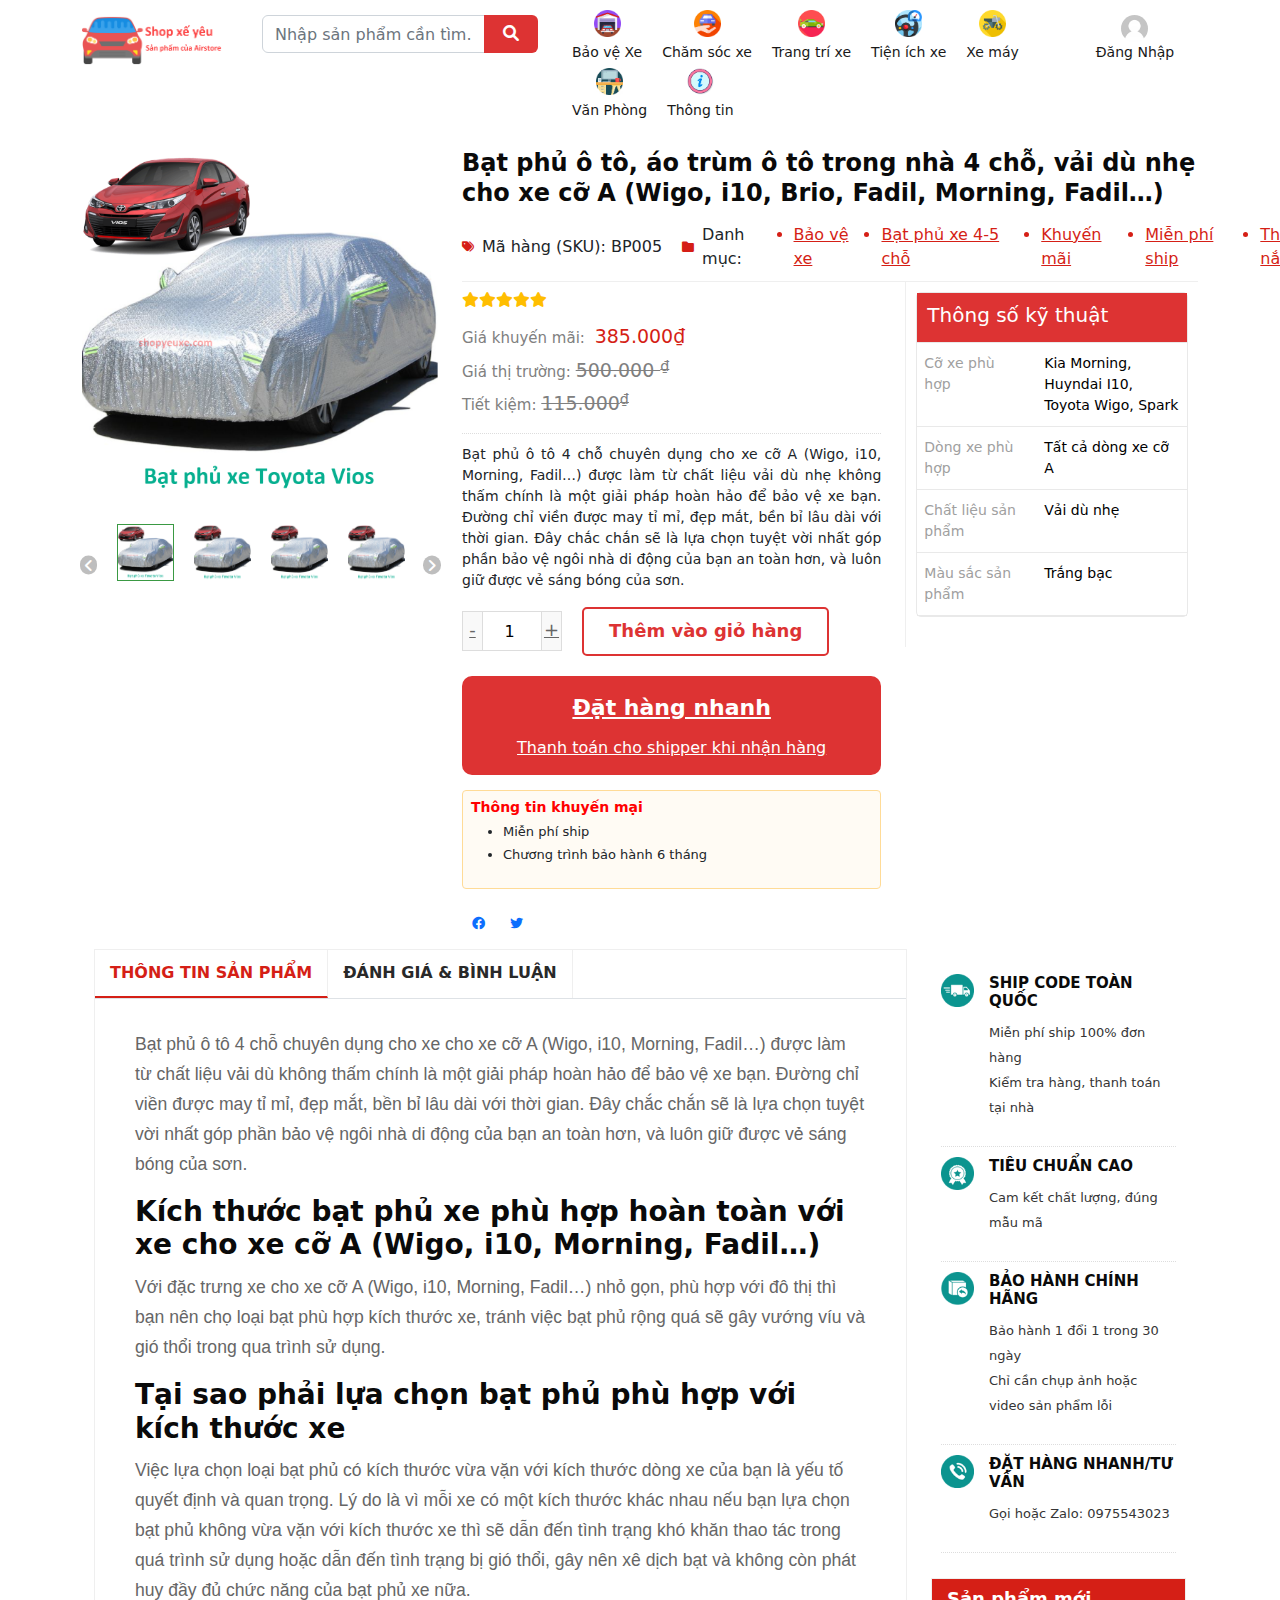
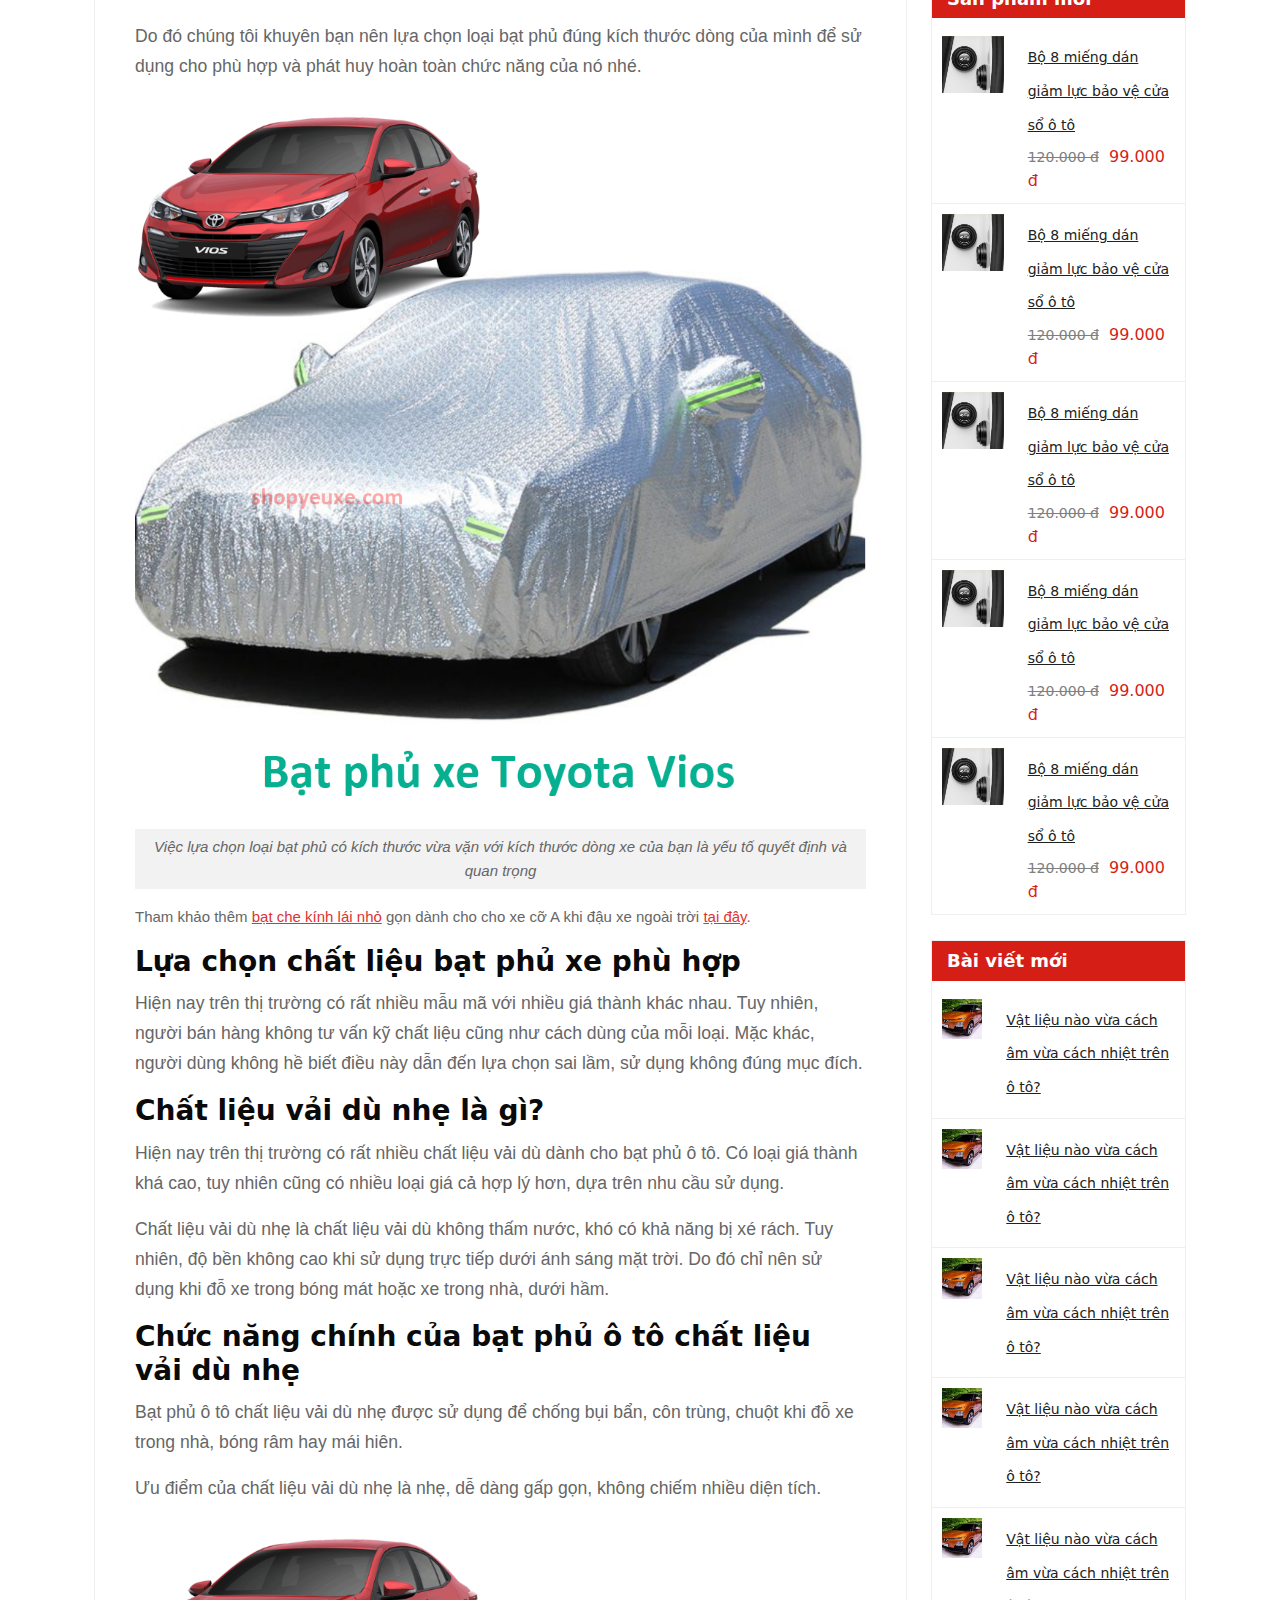
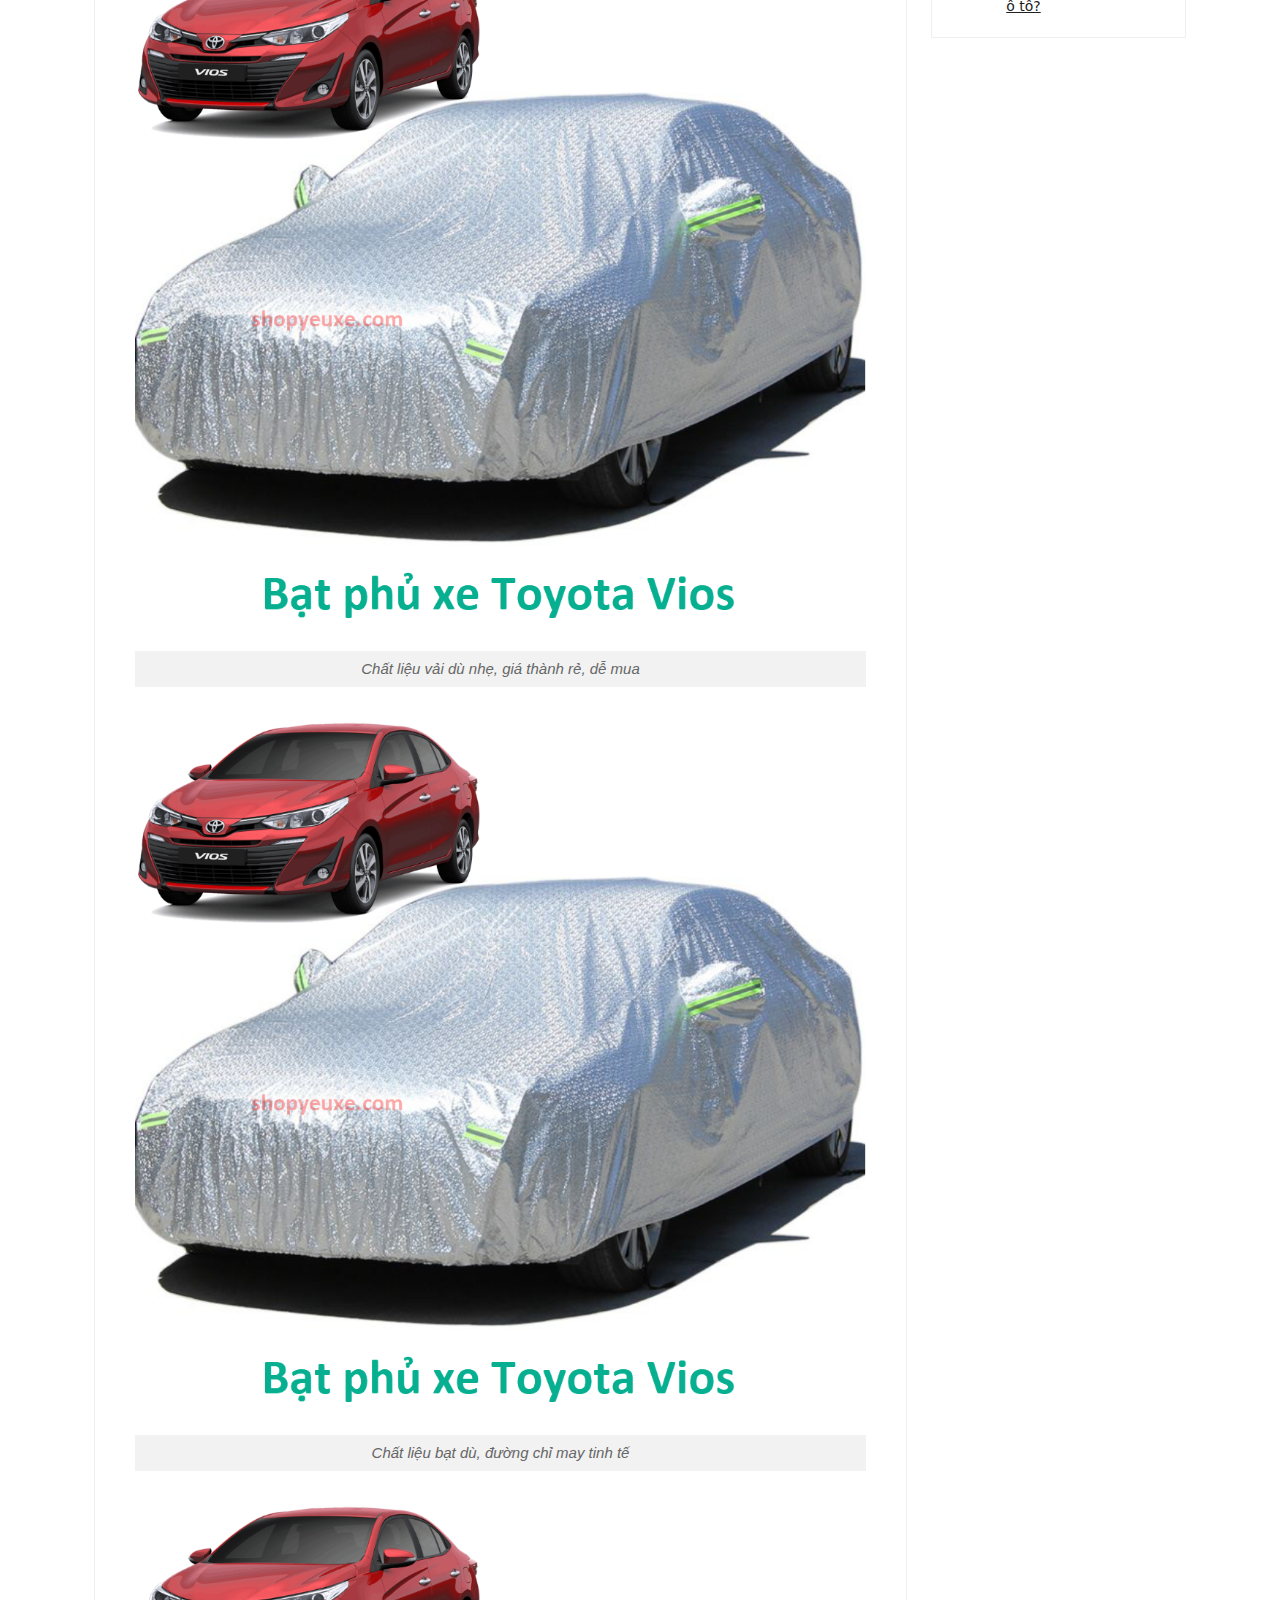
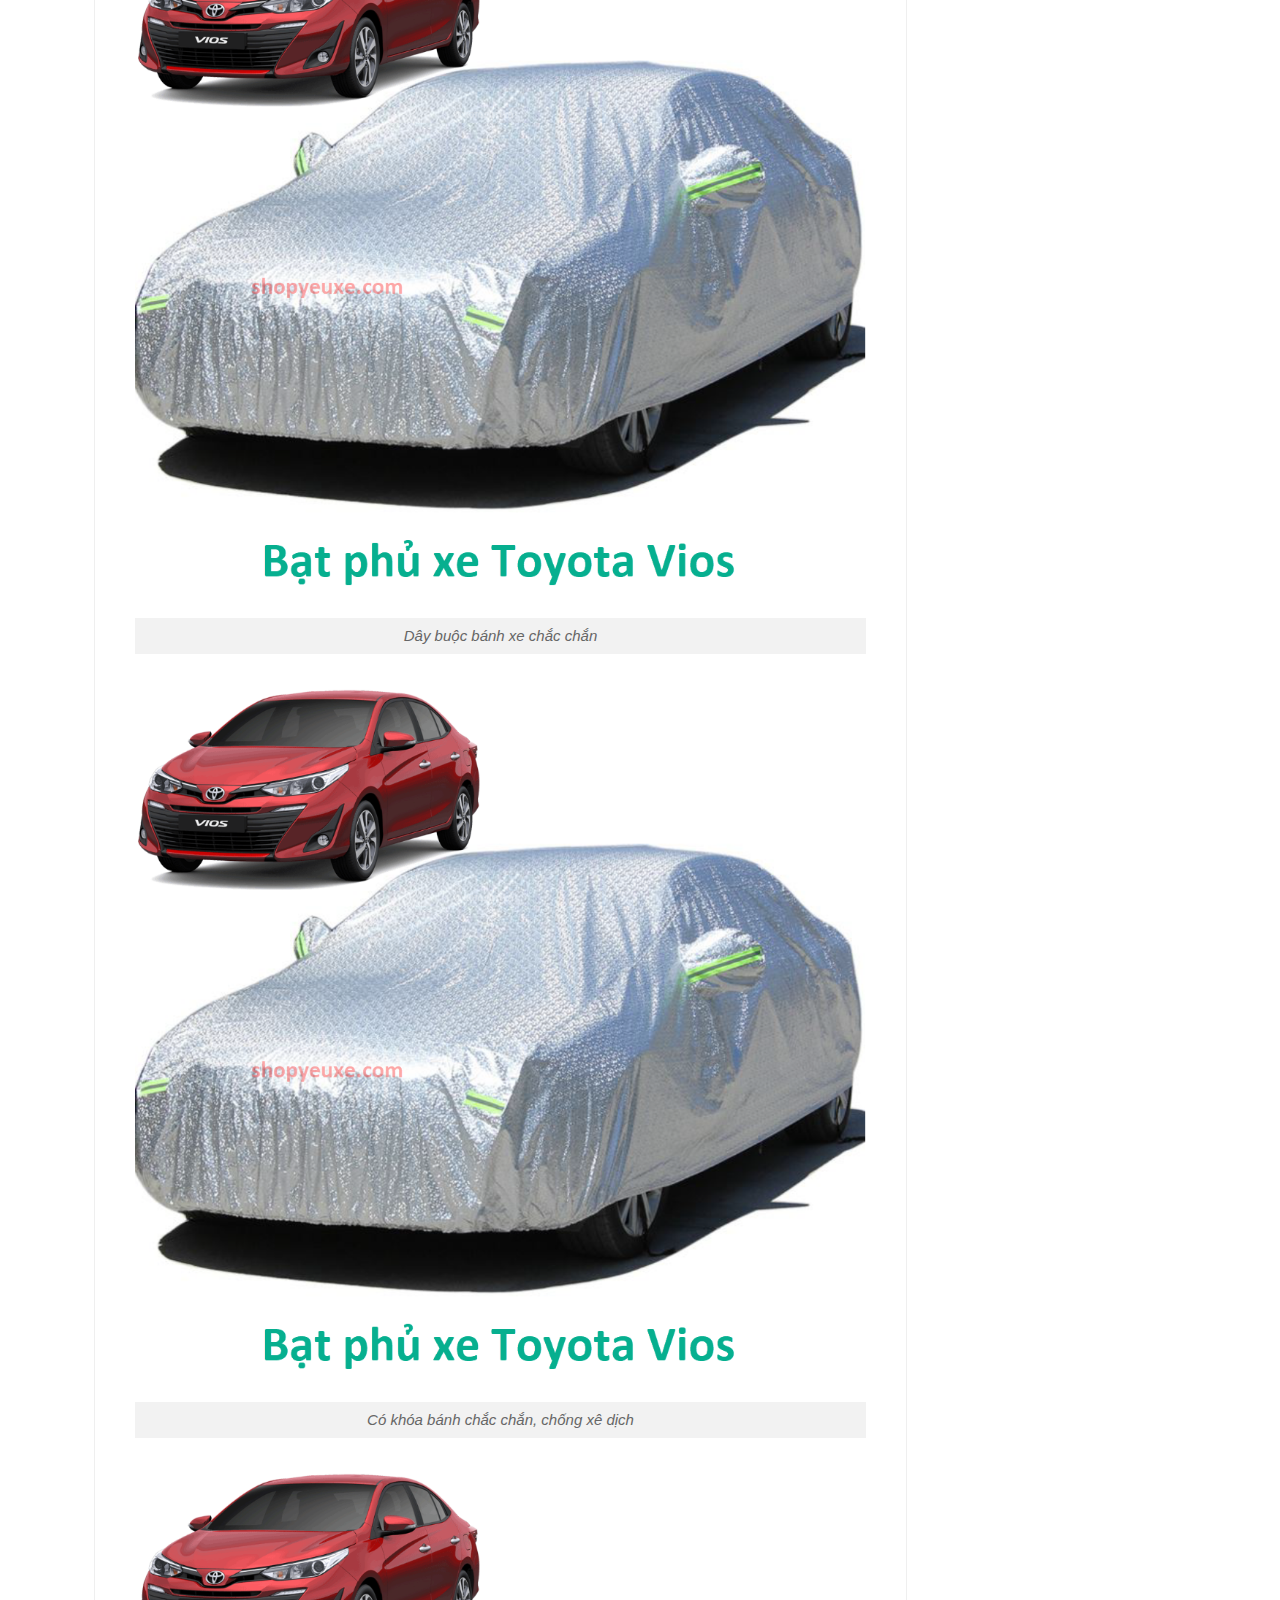
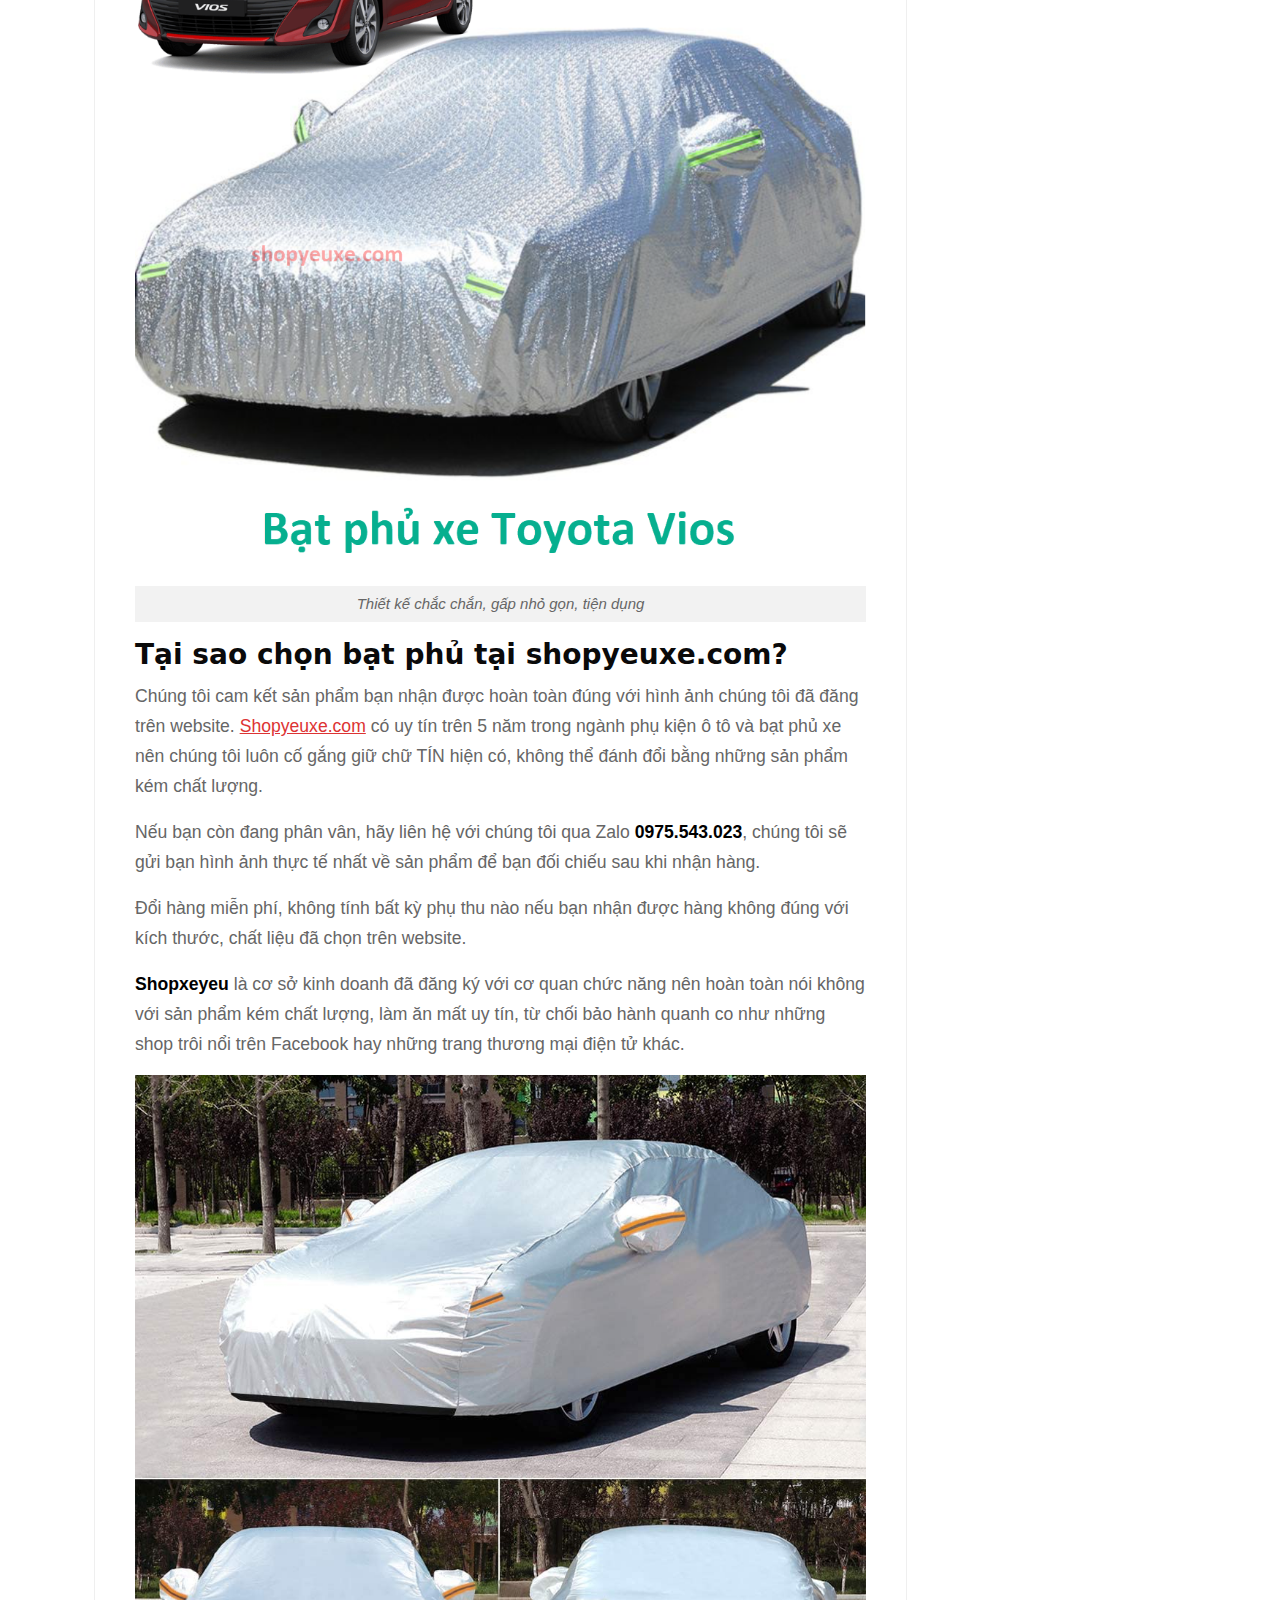
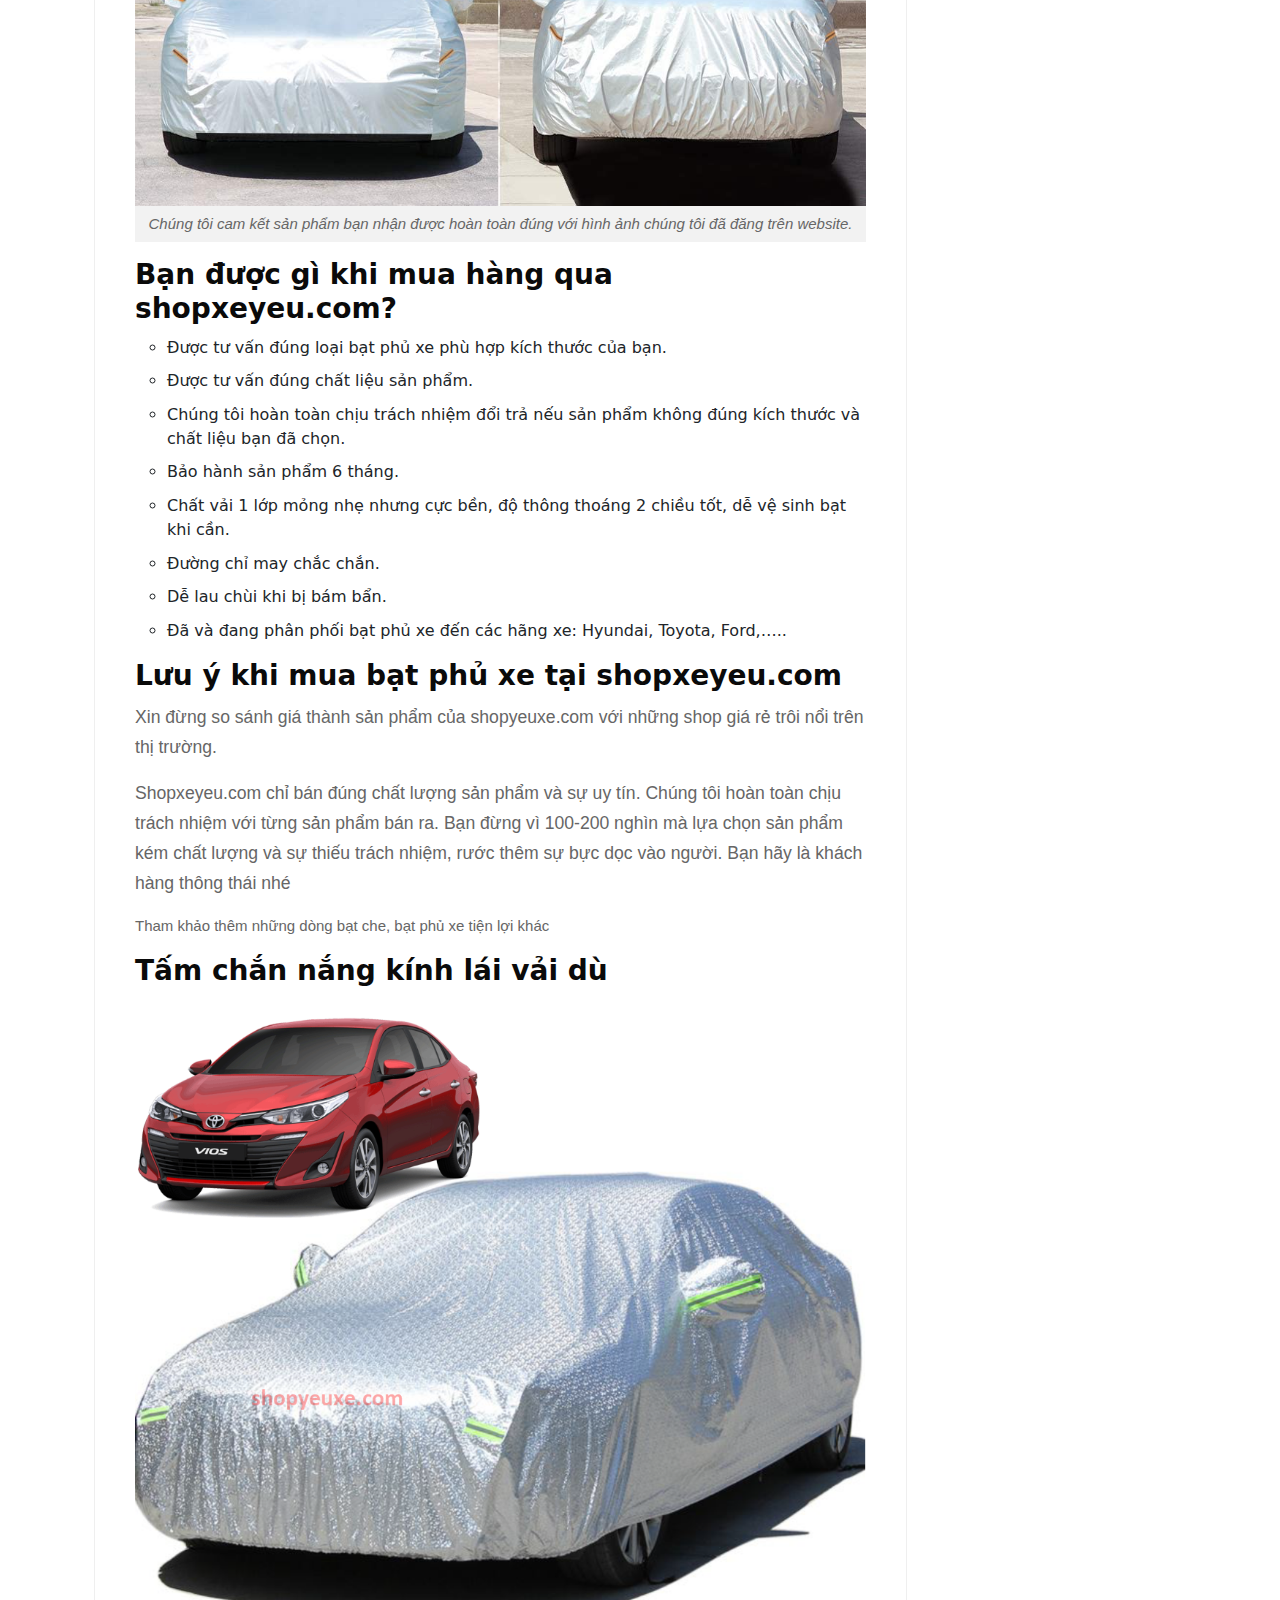
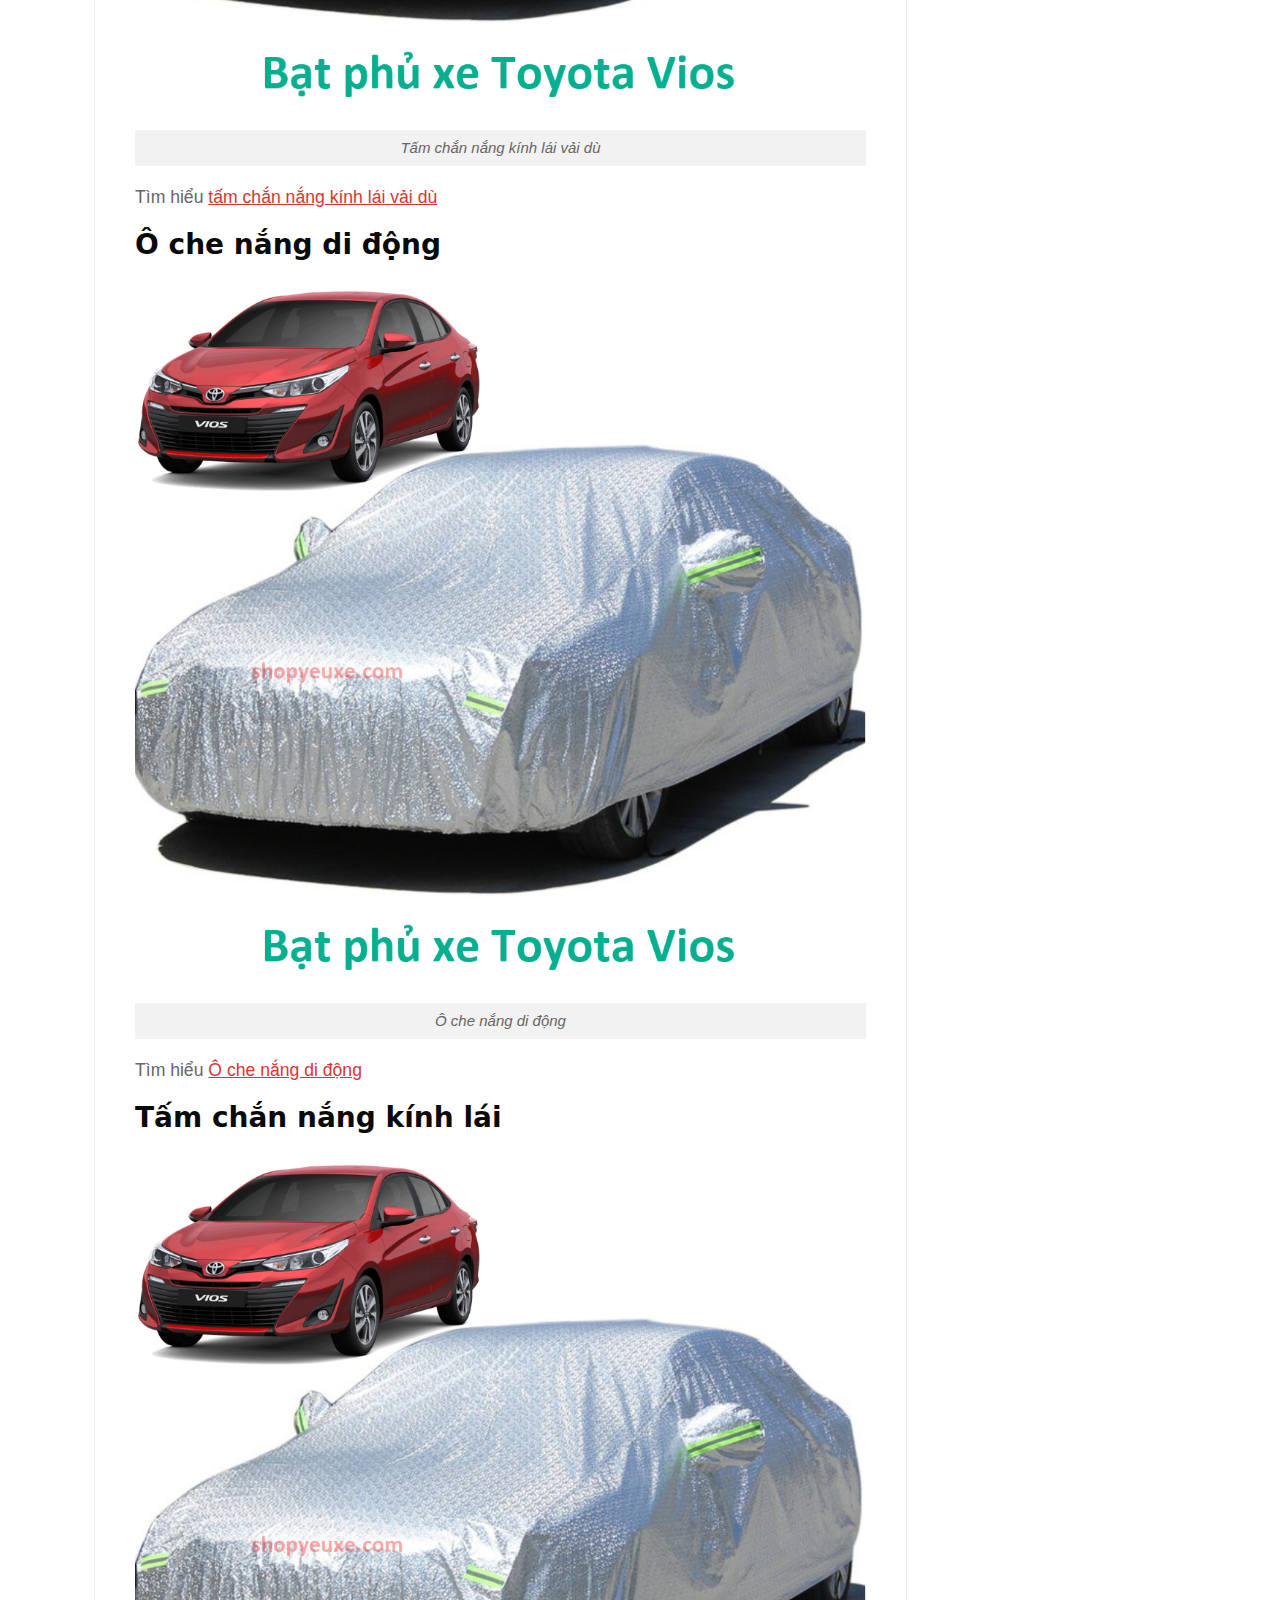
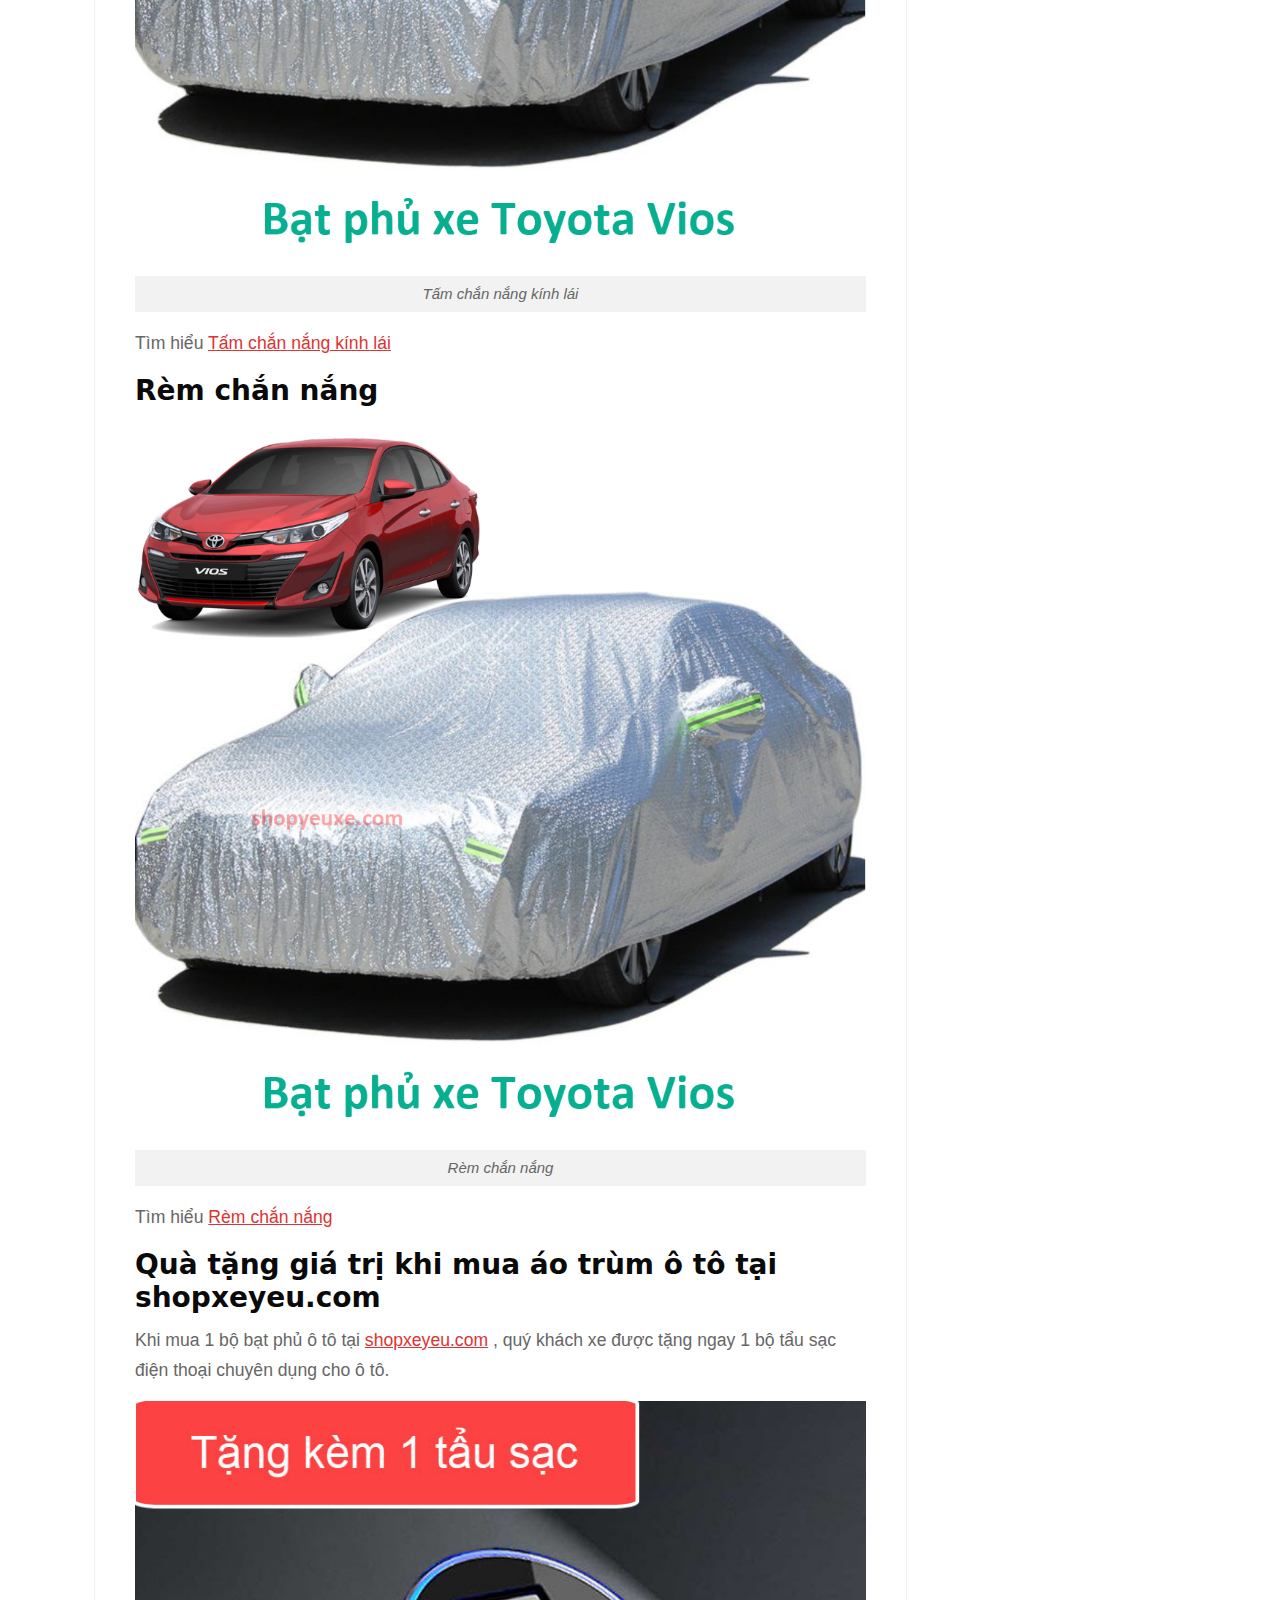
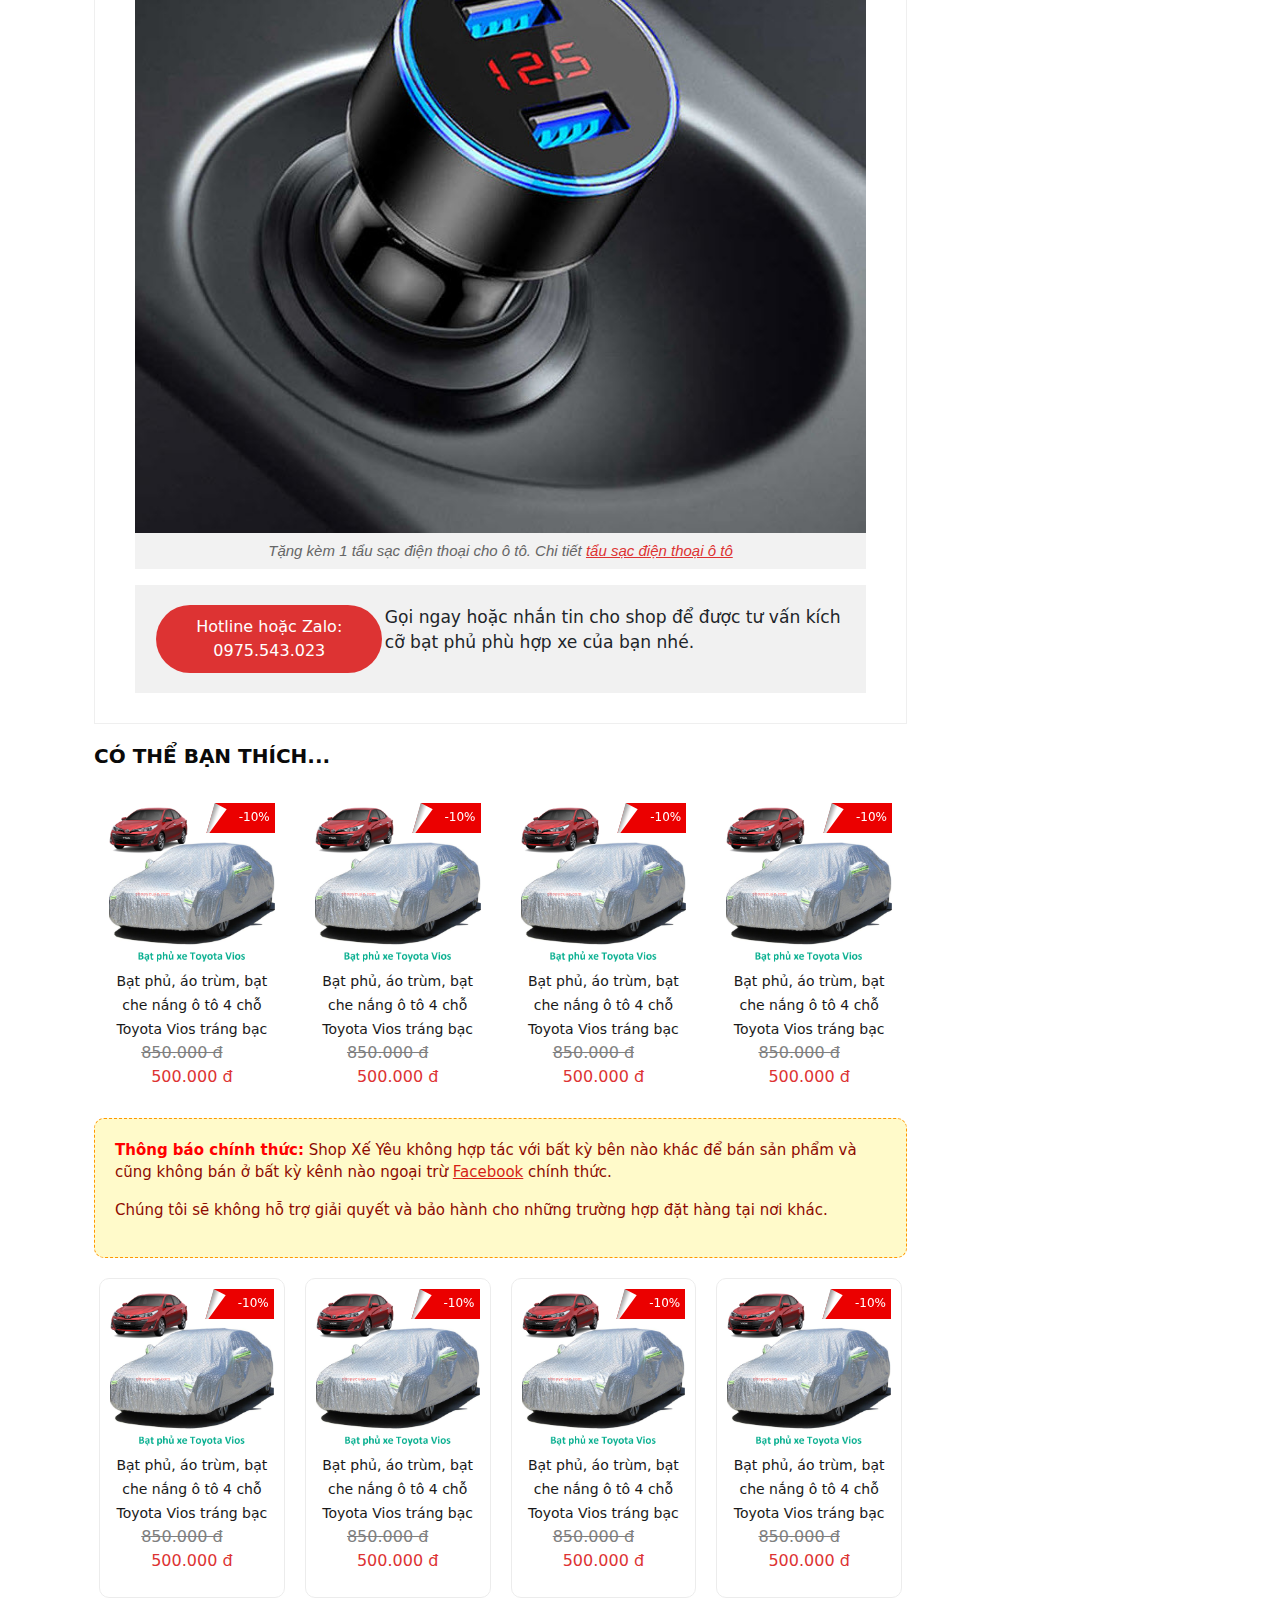
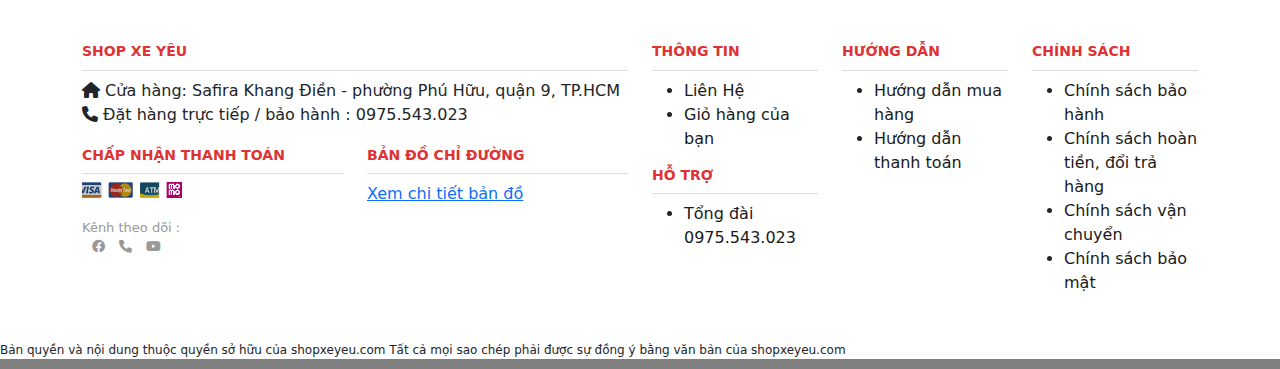
==== commit 51099ed8: "update responsive" ====
--- a/HTML/product-detail.html
+++ b/HTML/product-detail.html
@@ -17,104 +17,268 @@
     
 </head>
 <body>
-	<header>
-		<div class="container">
-			<div class="row">
-				<div class="col logo">
-					<a href="#"><img src="images/logo.png" alt="logo" /></a>
-				</div><!-- .logo -->
-				<div class="col search">
-					<form action="">
-						<div class="input-group mb-3">
-							<input type="text" class="form-control" placeholder="Nhập sản phẩm cần tìm...">
-							<button class="btn btn-outline-secondary" type="submit"><i class="fa-solid fa-magnifying-glass"></i></button>
-						</div>
-					</form>
-				</div><!-- .search -->
-				<div class="col menu">
-					<ul class="nav">
-						<li class="nav-item dropdown">
-							<a href="#" class="nav-link dropdown-toggle">
-								<img src="images/garage.png" alt="category">
-								<span>Bảo vệ Xe</span>
-							</a>
-							<ul class="dropdown-menu">
-								<li><a class="dropdown-item" href="#">Thiết bị chắn nắng</a></li>
-								<li><a class="dropdown-item" href="#">Bảo vệ cửa xe, gương chiếu hậu</a></li>
-								<li><a class="dropdown-item" href="#">Chống trày xước thân xe, bắc cửa xe</a></li>
-							</ul>
-						</li>
-						<li class="nav-item dropdown">
-							<a href="#" class="nav-link dropdown-toggle">
-								<img src="images/promoting.png" alt="category">
-								<span>Chăm sóc xe</span>
-							</a>
-							<ul class="dropdown-menu">
-								<li><a class="dropdown-item" href="#">Bơm lốp, hút bụi, khử mùi</a></li>
-								<li><a class="dropdown-item" href="#">Chống ồn, cách âm</a></li>
-							</ul>
-						</li>
-						<li class="nav-item dropdown">
-							<a href="#" class="nav-link dropdown-toggle">
-								<img src="images/car.png" alt="category">
-								<span>Trang trí xe</span>
-							</a>
-							<ul class="dropdown-menu">
-								<li><a class="dropdown-item" href="#">Trang trí ngoại thất</a></li>
-								<li><a class="dropdown-item" href="#">Trang trí nội thất</a></li>
-							</ul>
-						</li>
-						<li class="nav-item dropdown">
-							<a href="#" class="nav-link dropdown-toggle">
-								<img src="images/steering-wheel.png" alt="category">
-								<span>Tiện ích xe</span>
-							</a>
-							<ul class="dropdown-menu">
-								<li><a class="dropdown-item" href="#">Nội thất</a></li>
-								<li><a class="dropdown-item" href="#">Giá đỡ, tẩu sạc, thiết bị điện tử</a></li>
-								<li><a class="dropdown-item" href="#">Ví và dụng cụ chứa đồ</a></li>
-								<li><a class="dropdown-item" href="#">Dụng cụ không thể thiếu</a></li>
-							</ul>
-						</li>
-						<li class="nav-item">
-							<a href="#" class="nav-link">
-								<img src="images/motocross.png" alt="category">
-								<span>Xe máy</span>
-							</a>
-						</li>
-						<li class="nav-item dropdown">
-							<a href="#" class="nav-link dropdown-toggle">
-								<img src="images/desk.png" alt="category">
-								<span>Văn Phòng</span>
-							</a>
-							<ul class="dropdown-menu">
-								<li><a class="dropdown-item" href="#">Giá đỡ laptop</a></li>
-							</ul>
-						</li>
-						<li class="nav-item dropdown">
-							<a href="#" class="nav-link dropdown-toggle">
-								<img src="images/info.png" alt="category">
-								<span>Thông tin</span>
-							</a>
-							<ul class="dropdown-menu">
-								<li><a class="dropdown-item" href="#">Hướng dẫn mua hàng</a></li>
-								<li><a class="dropdown-item" href="#">Hướng dẫn thanh toán</a></li>
-								<li><a class="dropdown-item" href="#">Chính sách đổi trả</a></li>
-							</ul>
-						</li>
-					</ul>
-				</div><!-- .menu -->
-				<div class="col account">
-					<a href="#">
-						<img src="images/account.png" alt="category">
-						<span>Đăng Nhập</span>
-					</a>
-				</div>
-			</div>
-		</div>				
-	</header>
+	<header class="fixed-top">
+        <div class="container">
+            <div class="row">
+                <div class="col mobile-menu d-block d-sm-none">
+                    <button class="icon" data-bs-toggle="offcanvas" data-bs-target="#menu-mobile">
+                        <i class="fa-solid fa-bars"></i>
+                    </button>
+                    <div class="offcanvas offcanvas-start" tabindex="-1" id="menu-mobile" aria-labelledby="menu-mobile">
+                      <div class="offcanvas-header">
+                        <button type="button" class="btn-close" data-bs-dismiss="offcanvas" aria-label="Close"></button>
+                      </div>
+                      <div class="offcanvas-body">
+                        <ul class="nav">
+                            <li class="nav-item">
+                                <a href="#" class="nav-link">
+                                    <img src="images/garage.png" alt="category">
+                                    <span>Bảo vệ Xe</span>
+                                </a>
+                                <button class="toggle-button" data-bs-toggle="offcanvas" data-bs-target="#menu-child-1">
+                                    <i class="fa-solid fa-angle-right"></i>
+                                </button>
+                                <div class="offcanvas offcanvas-start menu-child" data-bs-backdrop="static" tabindex="-1" id="menu-child-1">
+                                  <div class="offcanvas-header">
+                                    <h5 class="offcanvas-title" data-bs-toggle="offcanvas" data-bs-target="#menu-mobile"><i class="fa-solid fa-angle-left"></i>Bảo vệ xe</h5>
+                                  </div>
+                                  <div class="offcanvas-body small">
+                                    <ul class="toggle">
+                                        <li><a href="#">Thiết bị chắn nắng</a></li>
+                                        <li><a href="#">Bảo vệ cửa xe, gương chiếu hậu</a></li>
+                                        <li><a href="#">Chống trày xước thân xe, bắc cửa xe</a></li>
+                                    </ul>
+                                  </div>
+                                </div>
+
+
+                                
+                            </li>
+                            <li class="nav-item">
+                                <a href="#" class="nav-link">
+                                    <img src="images/promoting.png" alt="category">
+                                    <span>Chăm sóc xe</span>
+                                </a>
+                                <button class="toggle-button" data-bs-toggle="offcanvas" data-bs-target="#menu-child-2">
+                                    <i class="fa-solid fa-angle-right"></i>
+                                </button>
+                                <div class="offcanvas offcanvas-start menu-child" data-bs-backdrop="static" tabindex="-1" id="menu-child-2">
+                                  <div class="offcanvas-header">
+                                    <h5 class="offcanvas-title" data-bs-toggle="offcanvas" data-bs-target="#menu-mobile"><i class="fa-solid fa-angle-left"></i>Bảo vệ xe</h5>
+                                  </div>
+                                  <div class="offcanvas-body small">
+                                    <ul class="toggle">
+                                    <li><a href="#">Bơm lốp, hút bụi, khử mùi</a></li>
+                                    <li><a href="#">Chống ồn, cách âm</a></li>
+                                </ul>
+                                  </div>
+                                </div>
+                                
+                            </li>
+                            <li class="nav-item">
+                                <a href="#" class="nav-link">
+                                    <img src="images/car.png" alt="category">
+                                    <span>Trang trí xe</span>
+                                </a>
+                                <button class="toggle-button" data-bs-toggle="offcanvas" data-bs-target="#menu-child-3">
+                                    <i class="fa-solid fa-angle-right"></i>
+                                </button>
+                                <div class="offcanvas offcanvas-start menu-child" data-bs-backdrop="static" tabindex="-1" id="menu-child-3">
+                                  <div class="offcanvas-header">
+                                    <h5 class="offcanvas-title" data-bs-toggle="offcanvas" data-bs-target="#menu-mobile"><i class="fa-solid fa-angle-left"></i>Bảo vệ xe</h5>
+                                  </div>
+                                  <div class="offcanvas-body small">
+                                    <ul class="toggle">
+                                        <li><a href="#">Trang trí ngoại thất</a></li>
+                                        <li><a href="#">Trang trí nội thất</a></li>
+                                    </ul>
+                                  </div>
+                                </div>
+                                
+                            </li>
+                            <li class="nav-item">
+                                <a href="#" class="nav-link">
+                                    <img src="images/steering-wheel.png" alt="category">
+                                    <span>Tiện ích xe</span>
+                                </a>
+                                <button class="toggle-button" data-bs-toggle="offcanvas" data-bs-target="#menu-child-4">
+                                    <i class="fa-solid fa-angle-right"></i>
+                                </button>
+                                <div class="offcanvas offcanvas-start menu-child" data-bs-backdrop="static" tabindex="-1" id="menu-child-4">
+                                  <div class="offcanvas-header">
+                                    <h5 class="offcanvas-title" data-bs-toggle="offcanvas" data-bs-target="#menu-mobile"><i class="fa-solid fa-angle-left"></i>Bảo vệ xe</h5>
+                                  </div>
+                                  <div class="offcanvas-body small">
+                                    <ul class="toggle">
+                                        <li><a href="#">Nội thất</a></li>
+                                        <li><a href="#">Giá đỡ, tẩu sạc, thiết bị điện tử</a></li>
+                                        <li><a href="#">Ví và dụng cụ chứa đồ</a></li>
+                                        <li><a href="#">Dụng cụ không thể thiếu</a></li>
+                                    </ul>
+                                  </div>
+                                </div>
+                                
+                            </li>
+                            <li class="nav-item">
+                                <a href="#" class="nav-link">
+                                    <img src="images/motocross.png" alt="category">
+                                    <span>Xe máy</span>
+                                </a>
+                            </li>
+                            <li class="nav-item">
+                                <a href="#" class="nav-link">
+                                    <img src="images/desk.png" alt="category">
+                                    <span>Văn Phòng</span>
+                                </a>
+                                <button class="toggle-button" data-bs-toggle="offcanvas" data-bs-target="#menu-child-5">
+                                    <i class="fa-solid fa-angle-right"></i>
+                                </button>
+                                <div class="offcanvas offcanvas-start menu-child" data-bs-backdrop="static" tabindex="-1" id="menu-child-5">
+                                  <div class="offcanvas-header">
+                                    <h5 class="offcanvas-title" data-bs-toggle="offcanvas" data-bs-target="#menu-mobile"><i class="fa-solid fa-angle-left"></i>Bảo vệ xe</h5>
+                                  </div>
+                                  <div class="offcanvas-body small">
+                                    <ul class="toggle">
+                                    <li><a href="#">Giá đỡ laptop</a></li>
+                                </ul>
+                                  </div>
+                                </div>
+                                
+                            </li>
+                            <li class="nav-item">
+                                <a href="#" class="nav-link">
+                                    <img src="images/info.png" alt="category">
+                                    <span>Thông tin</span>
+                                </a>
+                                <button class="toggle-button" data-bs-toggle="offcanvas" data-bs-target="#menu-child-6">
+                                    <i class="fa-solid fa-angle-right"></i>
+                                </button>
+                                <div class="offcanvas offcanvas-start menu-child" data-bs-backdrop="static" tabindex="-1" id="menu-child-6">
+                                  <div class="offcanvas-header">
+                                    <h5 class="offcanvas-title" data-bs-toggle="offcanvas" data-bs-target="#menu-mobile"><i class="fa-solid fa-angle-left"></i>Bảo vệ xe</h5>
+                                  </div>
+                                  <div class="offcanvas-body small">
+                                    <ul class="toggle">
+                                        <li><a href="#">Hướng dẫn mua hàng</a></li>
+                                        <li><a href="#">Hướng dẫn thanh toán</a></li>
+                                        <li><a href="#">Chính sách đổi trả</a></li>
+                                    </ul>
+                                  </div>
+                                </div>
+                                
+                            </li>
+                        </ul>
+                      </div>
+                    </div>
+                </div>
+                <div class="col logo">
+                    <a href="#"><img src="images/logo.png" alt="logo" /></a>
+                </div><!-- .logo -->
+                <div class="col search d-none d-sm-block">
+                    <form action="">
+                        <div class="input-group mb-3">
+                            <input type="text" class="form-control" placeholder="Nhập sản phẩm cần tìm...">
+                            <button class="btn btn-outline-secondary" type="submit"><i class="fa-solid fa-magnifying-glass"></i></button>
+                        </div>
+                    </form>
+                </div><!-- .search -->
+                <div class="col menu d-none d-sm-block">
+                    <ul class="nav">
+                        <li class="nav-item dropdown">
+                            <a href="#" class="nav-link dropdown-toggle">
+                                <img src="images/garage.png" alt="category">
+                                <span>Bảo vệ Xe</span>
+                            </a>
+                            <ul class="dropdown-menu">
+                                <li><a class="dropdown-item" href="#">Thiết bị chắn nắng</a></li>
+                                <li><a class="dropdown-item" href="#">Bảo vệ cửa xe, gương chiếu hậu</a></li>
+                                <li><a class="dropdown-item" href="#">Chống trày xước thân xe, bắc cửa xe</a></li>
+                            </ul>
+                        </li>
+                        <li class="nav-item dropdown">
+                            <a href="#" class="nav-link dropdown-toggle">
+                                <img src="images/promoting.png" alt="category">
+                                <span>Chăm sóc xe</span>
+                            </a>
+                            <ul class="dropdown-menu">
+                                <li><a class="dropdown-item" href="#">Bơm lốp, hút bụi, khử mùi</a></li>
+                                <li><a class="dropdown-item" href="#">Chống ồn, cách âm</a></li>
+                            </ul>
+                        </li>
+                        <li class="nav-item dropdown">
+                            <a href="#" class="nav-link dropdown-toggle">
+                                <img src="images/car.png" alt="category">
+                                <span>Trang trí xe</span>
+                            </a>
+                            <ul class="dropdown-menu">
+                                <li><a class="dropdown-item" href="#">Trang trí ngoại thất</a></li>
+                                <li><a class="dropdown-item" href="#">Trang trí nội thất</a></li>
+                            </ul>
+                        </li>
+                        <li class="nav-item dropdown">
+                            <a href="#" class="nav-link dropdown-toggle">
+                                <img src="images/steering-wheel.png" alt="category">
+                                <span>Tiện ích xe</span>
+                            </a>
+                            <ul class="dropdown-menu">
+                                <li><a class="dropdown-item" href="#">Nội thất</a></li>
+                                <li><a class="dropdown-item" href="#">Giá đỡ, tẩu sạc, thiết bị điện tử</a></li>
+                                <li><a class="dropdown-item" href="#">Ví và dụng cụ chứa đồ</a></li>
+                                <li><a class="dropdown-item" href="#">Dụng cụ không thể thiếu</a></li>
+                            </ul>
+                        </li>
+                        <li class="nav-item">
+                            <a href="#" class="nav-link">
+                                <img src="images/motocross.png" alt="category">
+                                <span>Xe máy</span>
+                            </a>
+                        </li>
+                        <li class="nav-item dropdown">
+                            <a href="#" class="nav-link dropdown-toggle">
+                                <img src="images/desk.png" alt="category">
+                                <span>Văn Phòng</span>
+                            </a>
+                            <ul class="dropdown-menu">
+                                <li><a class="dropdown-item" href="#">Giá đỡ laptop</a></li>
+                            </ul>
+                        </li>
+                        <li class="nav-item dropdown">
+                            <a href="#" class="nav-link dropdown-toggle">
+                                <img src="images/info.png" alt="category">
+                                <span>Thông tin</span>
+                            </a>
+                            <ul class="dropdown-menu">
+                                <li><a class="dropdown-item" href="#">Hướng dẫn mua hàng</a></li>
+                                <li><a class="dropdown-item" href="#">Hướng dẫn thanh toán</a></li>
+                                <li><a class="dropdown-item" href="#">Chính sách đổi trả</a></li>
+                            </ul>
+                        </li>
+                    </ul>
+                </div><!-- .menu -->
+                <div class="col account d-none d-sm-block">
+                    <a href="#">
+                        <img src="images/account.png" alt="category">
+                        <span>Đăng Nhập</span>
+                    </a>
+                </div>
+                <div class="col d-block d-sm-none">
+                    <div class="cart" data-bs-toggle="offcanvas" data-bs-target="#cart">
+                        <strong>0</strong>
+                    </div>
+                    <div class="offcanvas offcanvas-end" tabindex="-1" id="cart">
+                      <div class="offcanvas-header">
+                        <h5 class="offcanvas-title" data-bs-toggle="offcanvas">Giỏ hàng</h5>
+                        <button type="button" class="btn-close" data-bs-dismiss="offcanvas" aria-label="Close"></button>
+                      </div>
+                      <div class="offcanvas-body small">
+                        <p>Chưa có sản phẩm trong giỏ hàng</p>
+                      </div>
+                </div>
+            </div>
+        </div>              
+    </header>
 	<main>
-        <div class="duong-dan-breadcrumbs">
+        <div class="breadcrumbs">
             <div class="container">
                 <nav aria-label="breadcrumb" id="breadcrumb">
                     <ol class="breadcrumb">
@@ -462,7 +626,7 @@
                                                 <p class="content">Do đó chúng tôi khuyên bạn nên lựa chọn loại bạt phủ đúng kích thước dòng của mình để sử dụng cho phù hợp 
                                                     và phát huy hoàn toàn chức năng của nó nhé.</p>
                                                 
-                                                <img src="images/toyota-vios.png" alt="" style="width: 100%;">
+                                                <img src="images/toyota-vios.png" alt="" data-enlargeable style="width: 100%;cursor: zoom-in;">
                                                 <p class="note">Việc lựa chọn loại bạt phủ có kích thước vừa vặn với kích thước dòng xe của bạn là yếu tố quyết định và quan trọng</p>
                                                 
                                                 <p>Tham khảo thêm <a href="#">bạt che kính lái nhỏ</a> gọn dành cho cho xe cỡ A khi đậu xe ngoài trời <a href="#">tại đây</a>.</p>
@@ -494,19 +658,19 @@
 
                                                 <p class="content">Ưu điểm của chất liệu vải dù nhẹ là nhẹ, dễ dàng gấp gọn, không chiếm nhiều diện tích.</p>
 
-                                                <img src="images/toyota-vios.png" alt="" style="width: 100%;">
+                                                <img src="images/toyota-vios.png" alt=""  data-enlargeable style="width: 100%;cursor: zoom-in;">
                                                 <p class="note">Chất liệu vải dù nhẹ, giá thành rẻ, dễ mua</p>
 
-                                                <img src="images/toyota-vios.png" alt="" style="width: 100%;">
+                                                <img src="images/toyota-vios.png" alt=""  data-enlargeable style="width: 100%;cursor: zoom-in;">
                                                 <p class="note">Chất liệu bạt dù, đường chỉ may tinh tế</p>
 
-                                                <img src="images/toyota-vios.png" alt="" style="width: 100%;">
+                                                <img src="images/toyota-vios.png" alt=""  data-enlargeable style="width: 100%;cursor: zoom-in;">
                                                 <p class="note">Dây buộc bánh xe chắc chắn</p>
 
-                                                <img src="images/toyota-vios.png" alt="" style="width: 100%;">
+                                                <img src="images/toyota-vios.png" alt=""  data-enlargeable style="width: 100%;cursor: zoom-in;">
                                                 <p class="note">Có khóa bánh chắc chắn, chống xê dịch</p>
 
-                                                <img src="images/toyota-vios.png" alt="" style="width: 100%;">
+                                                <img src="images/toyota-vios.png" alt=""  data-enlargeable style="width: 100%;cursor: zoom-in;">
                                                 <p class="note">Thiết kế chắc chắn, gấp nhỏ gọn, tiện dụng</p>
 
                                                 <h3 class="title">
@@ -524,7 +688,7 @@
                                                 <p class="content"> <span href="#">Shopxeyeu</span> là cơ sở kinh doanh đã đăng ký với cơ quan chức năng nên hoàn toàn nói không với sản phẩm kém chất lượng, làm ăn mất uy tín,
                                                      từ chối bảo hành quanh co như những shop trôi nổi trên Facebook hay những trang thương mại điện tử khác.</p>
 
-                                                <img src="images/cars.jpg" alt="" style="width: 100%;">
+                                                <img src="images/cars.jpg" alt=""  data-enlargeable style="width: 100%;cursor: zoom-in;">
                                                 <p class="note">Chúng tôi cam kết sản phẩm bạn nhận được hoàn toàn đúng với hình ảnh chúng tôi đã đăng trên website.</p>
                                                     
                                                 <h3 class="title">
@@ -555,7 +719,7 @@
                                                     Tấm chắn nắng kính lái vải dù
                                                 </h3>
 
-                                                <img src="images/toyota-vios.png" alt="" style="width: 100%;">
+                                                <img src="images/toyota-vios.png" alt=""  data-enlargeable style="width: 100%;cursor: zoom-in;">
                                                 <p class="note">Tấm chắn nắng kính lái vải dù</p>
 
                                                 <p class="content">Tìm hiểu <a href="#">tấm chắn nắng kính lái vải dù</a></p>
@@ -565,7 +729,7 @@
                                                 <h3 class="title">
                                                     Ô che nắng di động
                                                 </h3>
-                                                <img src="images/toyota-vios.png" alt="" style="width: 100%;">
+                                                <img src="images/toyota-vios.png" alt=""  data-enlargeable style="width: 100%;cursor: zoom-in;">
                                                 <p class="note">Ô che nắng di động</p>
                                                 <p class="content">Tìm hiểu <a href="#">Ô che nắng di động</a></p>
 
@@ -574,7 +738,7 @@
                                                 <h3 class="title">
                                                     Tấm chắn nắng kính lái
                                                 </h3>
-                                                <img src="images/toyota-vios.png" alt="" style="width: 100%;">
+                                                <img src="images/toyota-vios.png" alt=""  data-enlargeable style="width: 100%;cursor: zoom-in;">
                                                 <p class="note">Tấm chắn nắng kính lái</p>
                                                 <p class="content">Tìm hiểu <a href="#">Tấm chắn nắng kính lái</a></p>
 
@@ -583,7 +747,7 @@
                                                 <h3 class="title">
                                                     Rèm chắn nắng
                                                 </h3>
-                                                <img src="images/toyota-vios.png" alt="" style="width: 100%;">
+                                                <img src="images/toyota-vios.png" alt=""  data-enlargeable style="width: 100%;cursor: zoom-in;">
                                                 <p class="note">Rèm chắn nắng</p>
                                                 <p class="content">Tìm hiểu <a href="#">Rèm chắn nắng</a></p>
 
@@ -592,13 +756,14 @@
                                                     Quà tặng giá trị khi mua áo trùm ô tô tại shopxeyeu.com
                                                 </h3>
                                                 <p class="content">Khi mua 1 bộ bạt phủ ô tô tại <a href="#">shopxeyeu.com</a> , quý khách xe được tặng ngay 1 bộ tẩu sạc điện thoại chuyên dụng cho ô tô.</p>
-                                                <img src="images/tausac.jpg" alt="" style="width: 100%;">
+                                                <img src="images/tausac.jpg" alt=""  data-enlargeable style="width: 100%;cursor: zoom-in;">
                                                 <p class="note">Tặng kèm 1 tẩu sạc điện thoại cho ô tô. Chi tiết <a href="#">tẩu sạc điện thoại ô tô</a></p>
                                                 
                                                 <div class="lienhe">
                                                     <span>Hotline hoặc Zalo: <br> 0975.543.023</span>
                                                     <span>Gọi ngay hoặc nhắn tin cho shop để được tư vấn kích cỡ bạt phủ phù hợp xe của bạn nhé.</span>
                                                 </div>
+                                                
                                             </div>
                                             
                                            
@@ -1269,68 +1434,68 @@
         </div>
 	</main>
 	<footer>
-		<div class="container">
-			<div class="row">
-				<div class="col-5">
-					<h4>Shop Xe Yêu</h4>
-					<div class="address">
-						<i class="fa-solid fa-house"></i> 
-					 	<span> Cửa hàng: Safira Khang Điền - phường Phú Hữu, quận 9, TP.HCM</span>
-					</div>
-					<div class="phone">
-						<i class="fa-solid fa-phone"></i> 
-					 	<span> Đặt hàng trực tiếp / bảo hành :  0975.543.023</span>
-					</div>
-					<div class="row">
-						<div class="col">
-							<h4>Chấp nhận thanh toán</h4>
-							<img src="images/payment.png" alt="">
-							<div class="social-list">
-								<span>Kênh theo dõi : </span>
-								<a href="#"><i class="fa-brands fa-facebook-f"></i></a>
-								<a href="#"><i class="fa-solid fa-phone"></i></a>
-								<a href="#"><i class="fa-brands fa-youtube"></i></a>
-							</div>
-						</div>
-						<div class="col">
-							<h4>Bản đồ chỉ đường</h4>
-							<a href="#">Xem chi tiết bản đồ</a>
-						</div>
-					</div>
-				</div>
-				<div class="col">
-					<h4>Thông tin</h4>
-					<ul>
-						<li><a href="#">Liên Hệ</a></li>
-						<li><a href="#">Giỏ hàng của bạn</a></li>
-					</ul>
-					<h4>Hỗ trợ</h4>
-					<ul>
-						<li><a href="#">Tổng đài 0975.543.023</a></li>
-					</ul>
-				</div>
-				<div class="col">
-					<h4>Hướng dẫn</h4>
-					<ul>
-						<li><a href="#">Hướng dẫn mua hàng</a></li>
-						<li><a href="#">Hướng dẫn thanh toán</a></li>
-					</ul>
-				</div>
-				<div class="col">
-					<h4>Chính sách</h4>
-					<ul>
-						<li><a href="#">Chính sách bảo hành</a></li>
-						<li><a href="#">Chính sách hoàn tiền, đổi trả hàng</a></li>
-						<li><a href="#">Chính sách vận chuyển</a></li>
-						<li><a href="#">Chính sách bảo mật</a></li>
-					</ul>
-				</div>
-			</div>
-		</div>
-		<div class="copyright">
-			Bản quyền và nội dung thuộc quyền sở hữu của shopxeyeu.com Tất cả mọi sao chép phải được sự đồng ý bằng văn bản của shopxeyeu.com
-		</div>				
-	</footer>
+        <div class="container">
+            <div class="row">
+                <div class="col-md-6 col-sm-12">
+                    <h4>Shop Xe Yêu</h4>
+                    <div class="address">
+                        <i class="fa-solid fa-house"></i> 
+                        <span> Cửa hàng: Safira Khang Điền - phường Phú Hữu, quận 9, TP.HCM</span>
+                    </div>
+                    <div class="phone">
+                        <i class="fa-solid fa-phone"></i> 
+                        <span> Đặt hàng trực tiếp / bảo hành :  0975.543.023</span>
+                    </div>
+                    <div class="row">
+                        <div class="col">
+                            <h4>Chấp nhận thanh toán</h4>
+                            <img src="images/payment.png" alt="">
+                            <div class="social-list">
+                                <span class="d-none d-sm-block">Kênh theo dõi : </span>
+                                <a href="#"><i class="fa-brands fa-facebook-f"></i></a>
+                                <a href="#"><i class="fa-solid fa-phone"></i></a>
+                                <a href="#"><i class="fa-brands fa-youtube"></i></a>
+                            </div>
+                        </div>
+                        <div class="col">
+                            <h4>Bản đồ chỉ đường</h4>
+                            <a href="#">Xem chi tiết bản đồ</a>
+                        </div>
+                    </div>
+                </div>
+                <div class="col-sm-12 col-md-2">
+                    <h4>Thông tin</h4>
+                    <ul>
+                        <li><a href="#">Liên Hệ</a></li>
+                        <li><a href="#">Giỏ hàng của bạn</a></li>
+                    </ul>
+                    <h4>Hỗ trợ</h4>
+                    <ul>
+                        <li><a href="#">Tổng đài 0975.543.023</a></li>
+                    </ul>
+                </div>
+                <div class="col-sm-12 col-md-2">
+                    <h4>Hướng dẫn</h4>
+                    <ul>
+                        <li><a href="#">Hướng dẫn mua hàng</a></li>
+                        <li><a href="#">Hướng dẫn thanh toán</a></li>
+                    </ul>
+                </div>
+                <div class="col-sm-12 col-md-2">
+                    <h4>Chính sách</h4>
+                    <ul>
+                        <li><a href="#">Chính sách bảo hành</a></li>
+                        <li><a href="#">Chính sách hoàn tiền, đổi trả hàng</a></li>
+                        <li><a href="#">Chính sách vận chuyển</a></li>
+                        <li><a href="#">Chính sách bảo mật</a></li>
+                    </ul>
+                </div>
+            </div>
+        </div>
+        <div class="copyright">
+            Bản quyền và nội dung thuộc quyền sở hữu của shopxeyeu.com Tất cả mọi sao chép phải được sự đồng ý bằng văn bản của shopxeyeu.com
+        </div>              
+    </footer>
 	<script src="vendors/bootstrap/js/bootstrap.min.js"></script>
 	<script src="vendors/swiper/swiper-bundle.js"></script>
 	<script src="js/custom.js"></script>
--- a/HTML/css/styles.css
+++ b/HTML/css/styles.css
@@ -68,6 +68,28 @@
 	color:  white;
 	box-shadow: inset 0 0 0 100px rgb(0 0 0 / 20%);
 	border-color: rgb(0 0 0 / 20%);
+}
+
+.breadcrumbs {
+    background: #efefef;
+    margin-top: 90px;
+}
+.breadcrumbs #breadcrumb{
+    margin-bottom: 10px;
+    padding-bottom: 1px;
+    padding-top: 10px;
+    font-size: 14px;
+    color: gray;
+}
+.breadcrumbs .breadcrumb li >a{
+    color: #d51e16;
+    text-decoration: none;
+}
+.breadcrumbs .breadcrumb li >a:hover{
+    text-decoration-line: underline;
+}
+.breadcrumbs .breadcrumb-item+.breadcrumb-item::before {
+    content: var(--bs-breadcrumb-divider, " » ") !important;
 }
 
 /***** HEADER *****/
@@ -592,4 +614,195 @@
 	font-size: 12px;
 	margin-top: 30px;
 	border-bottom: 10px solid gray;
+}
+
+/**** STYLES PRODUCT ****/
+.product-category .widget-title{
+    font-size: 18px;
+    width: 100%;
+    display: block;
+    background: #d51f16;
+    padding: 9px 15px;
+    letter-spacing: 0;
+    color: white;
+    text-transform: none;
+    margin-bottom: 15px;
+    font-weight: bold;
+}
+.product-category .categories{
+    padding: 0px !important;
+}
+.product-category .categories >li >a{
+    display: inline-block;
+    padding: 6px 0px;
+    display: flex;
+    justify-content: space-between;
+    flex: 1;
+    color: #d51f16;
+    text-decoration: none;
+}
+.product-category .categories >li >a:hover{
+    display: inline-block;
+    padding: 6px 0px;
+    display: flex;
+    justify-content: space-between;
+    flex: 1;
+    color: black  !important;
+}
+.product-category .categories li.active a{
+    color: #000;
+    font-weight: bolder;
+}
+.product-category .categories >li{
+    display: flex;
+    align-items: center;
+    flex-wrap: wrap;
+}
+.product-category .categories .count{
+    opacity: .5;
+    font-size: .7em;
+    line-height: 3em;
+}
+.product-category .categories li button{
+	background: none;
+	color: #191919;
+	border: none;
+}
+.product-category .categories li button:focus{
+	box-shadow: none;
+}
+.product-category .categories li button i{
+	transition: all 0.5s ease;
+}
+.product-category #category-child ul{
+	border-left: 1px solid #ddd;
+	width: 300px;
+}
+.product-category #category-child li{
+	list-style-type: none;
+	margin: 5px 0;
+}
+.product-category #category-child li a{
+	text-decoration: none;
+	color: #d51f16;
+	font-weight: normal;
+	font-size: 13px;
+}
+.product-category #category-child li a:hover{
+	color: #191919;
+}
+
+
+.product-category .box-img img{
+    width: 247px;
+    height: 247px;
+    right: 0;
+    width: 100%;
+    height: 100%;
+    bottom: 0;
+    left: 0;
+    top: 0;
+    position: absolute;
+    object-position: 50% 50%;
+    object-fit: cover;
+    font-family: 'object-fit: cover;';
+}
+.product-category .box-img{
+    position: relative;
+    padding-top: 100%;
+    height: auto;
+    margin: 0 auto;
+    overflow: hidden;
+}
+.product-category .products .product-small{
+    padding: 0 9.8px 19.6px;
+    margin-bottom: 0;
+    border-radius: 5px;
+    padding: 10px;
+}
+.product-category .products .product-small .box-text{
+    padding: 10px 0;
+    position: relative;
+    width: 100%;
+    font-size: .9em;
+}
+.product-category .products .product-small .box-text .product-title{
+    margin-bottom: 7px;
+    cursor: pointer;
+    padding: 10px 5px;
+    text-align: center;
+}
+.product-category .products .product-small .box-text .price-wrapper .price{
+    font-size: 15px !important;
+    color: gray !important;
+    display: flex;
+    justify-content: space-around;
+    color: red;
+}
+.product-category .products .product-small .box-text .price-wrapper .price span{
+    color: #d51e16;
+    font-weight: normal;
+    font-size: 16px;
+
+}
+.product-category .products .product-small .box-text .price-wrapper .price .price-full{
+    
+    color: gray !important;
+}
+.product-category .products .product-small .box-text .product-title:hover >a{
+    margin-bottom: 7px;
+    color: red;
+}
+.product-category .products .product-small .box-text .product-title a{
+    margin: 0;
+    color: #383838;
+    font-size: 14px;
+    height: 36px;
+    overflow: hidden;
+    text-decoration: none;
+}
+.product-category .products .product-small .col-inner{
+    position: relative;
+    margin-left: auto;
+    margin-right: auto;
+    width: 100%;
+    background-position: 50% 50%;
+    background-size: cover;
+    background-repeat: no-repeat;
+    -ms-flex: 1 0 auto;
+    flex: 1 0 auto;
+    background: white;
+    border-radius: 10px;
+}
+.product-category .products .product-small .col-inner:hover{
+    box-shadow: 0px 0px 20px #b9bac0;
+    border-radius: 10px;
+}
+.product-category .products .product-small .col-inner .badge-container .badge-inner span {
+    background: url(../images/sale.png);
+    height: 54px;
+    padding: 8px;
+    border-top-right-radius: 5px;
+    border-bottom-right-radius: 5px;
+    font-size: 13px;
+    font-weight: normal;
+    padding-left: 23px;
+    padding: 4px 4px 10px 14px;
+}
+.badge {
+    display: table;
+    z-index: 20;
+    pointer-events: none;
+    height: 2.8em;
+    width: 2.8em;
+    -webkit-backface-visibility: hidden;
+    backface-visibility: hidden;
+}
+.product-category .products .product-small .col-inner .badge-container {
+    
+    position: absolute;
+    margin: 0;
+    z-index: 21;
+    right: -8px;
+    top: 0;
 }--- a/HTML/css/style_product_detail.css
+++ b/HTML/css/style_product_detail.css
@@ -1,169 +1,8 @@
-textarea:focus,
-input[type="text"]:focus,
-input[type="password"]:focus,
-input[type="datetime"]:focus,
-input[type="datetime-local"]:focus,
-input[type="date"]:focus,
-input[type="month"]:focus,
-input[type="time"]:focus,
-input[type="week"]:focus,
-input[type="number"]:focus,
-input[type="email"]:focus,
-input[type="url"]:focus,
-input[type="search"]:focus,
-input[type="tel"]:focus,
-input[type="color"]:focus,
-.uneditable-input:focus {   
-  border-color: rgba(196, 198, 201, 0.8);
-  box-shadow: 0 1px 1px rgba(0, 0, 0, 0.075) inset, 0 0 8px rgba(208, 208, 209, 0.6);
-  font-size: 14px;
-  
-}
-
-
-
-
-@import url('https://fonts.googleapis.com/css?family=IBM+Plex+Sans:300,400,500,600,700|Montserrat:400,600,700');
-*,
-*::after,
-*::before
-{
-    -webkit-box-sizing: border-box;
-            box-sizing: border-box;
-}
-
-html,
-body
-{
-    height: 100%;
-}
-
-body
-{
-    font-family: 'IBM Plex Sans', sans-serif;
-    font-size: 15px;
-    font-weight: 400;
-    font-style: normal;
-    line-height: 20px;
-
-    position: relative;
-
-    visibility: visible;
-
-    color: #333;
-    background-color: #fff;
-}
-
-h1,
-h2,
-h3,
-h4,
-h5,
-h6
-{
-    font-family: 'IBM Plex Sans', sans-serif;
-    font-weight: 600;
-
-    margin-top: 0; 
-
-    color: #333;
-}
-
-h1
-{
-    font-size: 36px;
-    line-height: 42px;
-}
-
-h2
-{
-    font-size: 30px;
-    line-height: 36px;
-}
-
-h3
-{
-    font-size: 24px;
-    line-height: 30px;
-}
-
-h4
-{
-    font-size: 18px;
-    line-height: 24px;
-}
-
-h5
-{
-    font-size: 14px;
-    line-height: 18px;
-}
-
-h6
-{
-    font-size: 12px;
-    line-height: 14px;
-}
-
-p:last-child
-{
-    margin-bottom: 0;
-}
-
-a,
-button
-{
-    line-height: inherit;
-
-    display: inline-block;
-
-    cursor: pointer; 
-    text-decoration: none;
-
-    color: inherit;
-}
-
-a,
-button,
-img,
-input,
-span
-{
-    -webkit-transition: all .1s ease 0s;
-            transition: all .1s ease 0s;
-}
-
-*:focus
-{
-    outline: none !important;
-}
-
-a:focus
-{
-    text-decoration: none; 
-
-    color: inherit;
-    outline: none;
-}
-
-a:hover
-{
-    text-decoration: none;
-}
-
-button,
-input[type='submit']
-{
-    cursor: pointer;
-}
-
-ul
-{
-    margin: 0;
-    padding: 0; 
-
-    list-style: outside none none;
-}
+
+
+
+
+
 
 /*-- Tab Content & Pane Fix --*/
 .tab-content
@@ -175,7 +14,6 @@
     display: block;
     visibility: hidden;
     overflow: hidden;
-
     max-width: 100%;
     height: 0;
 
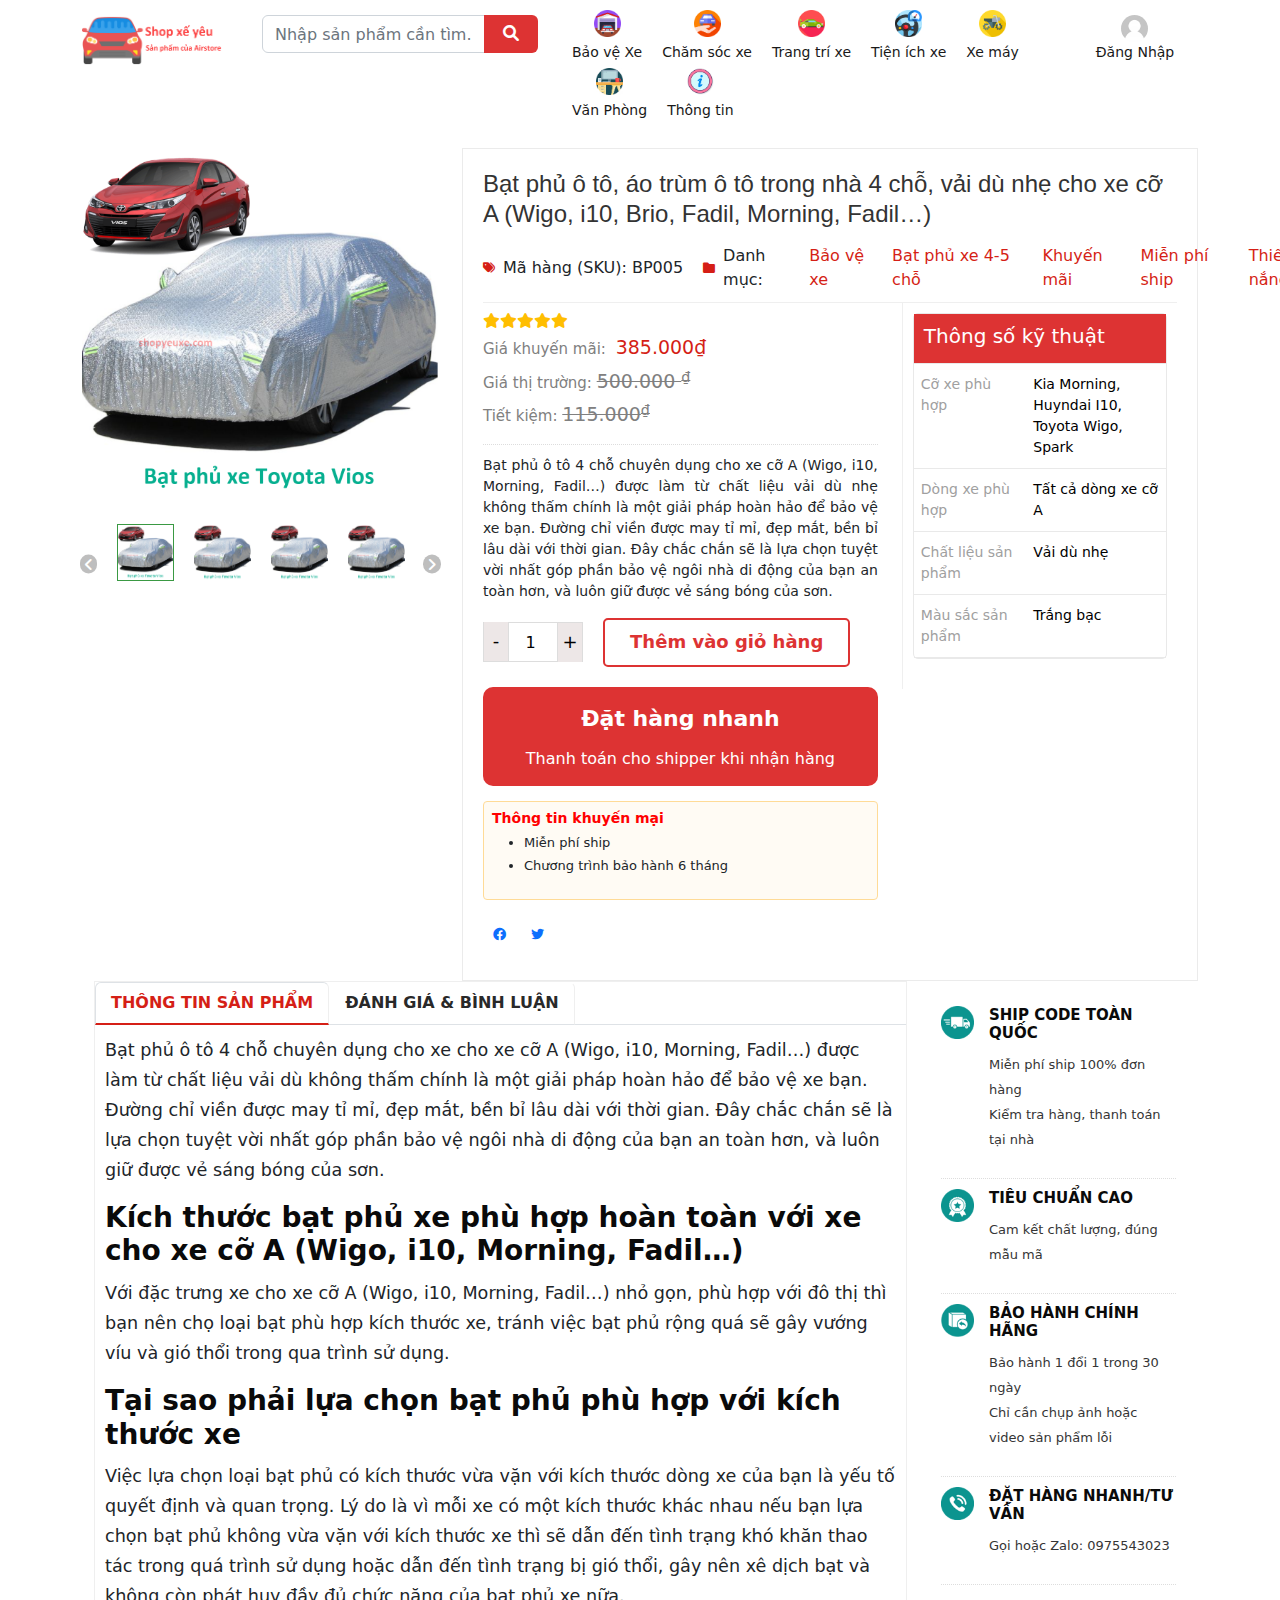
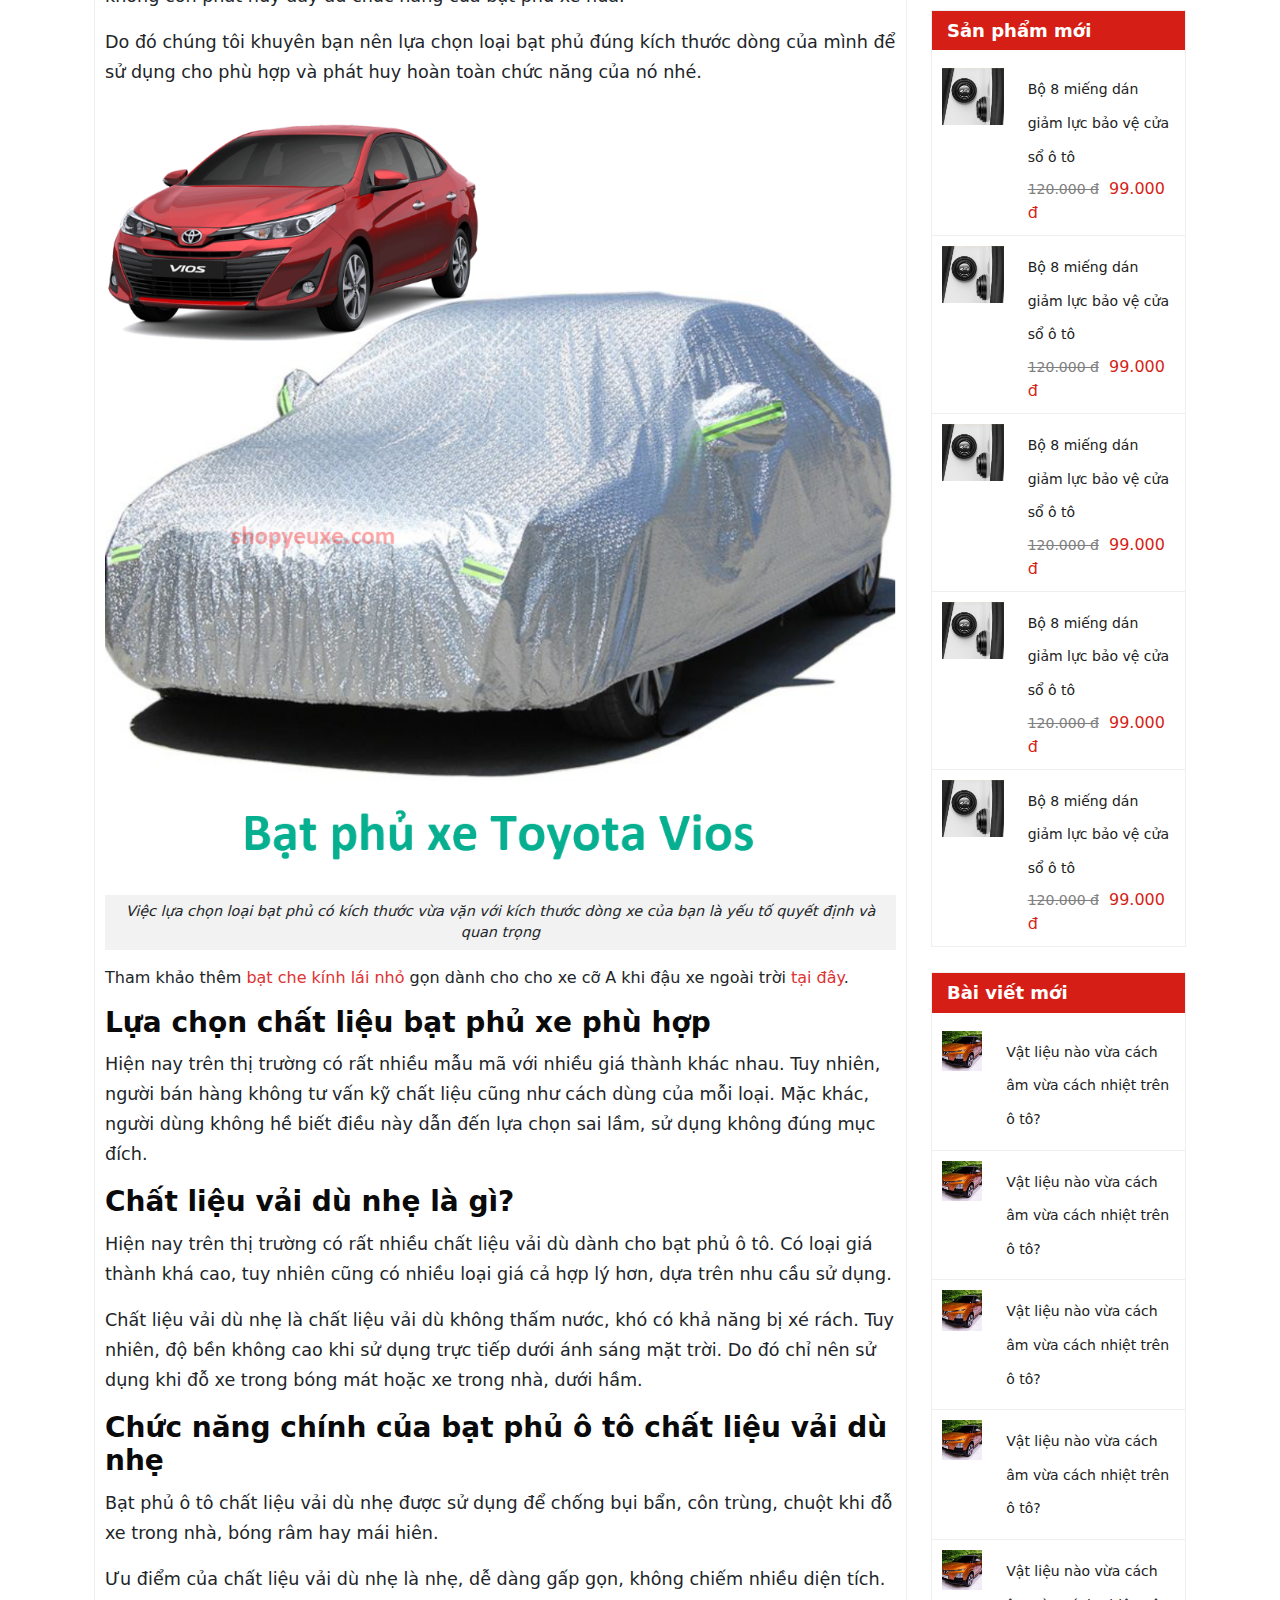
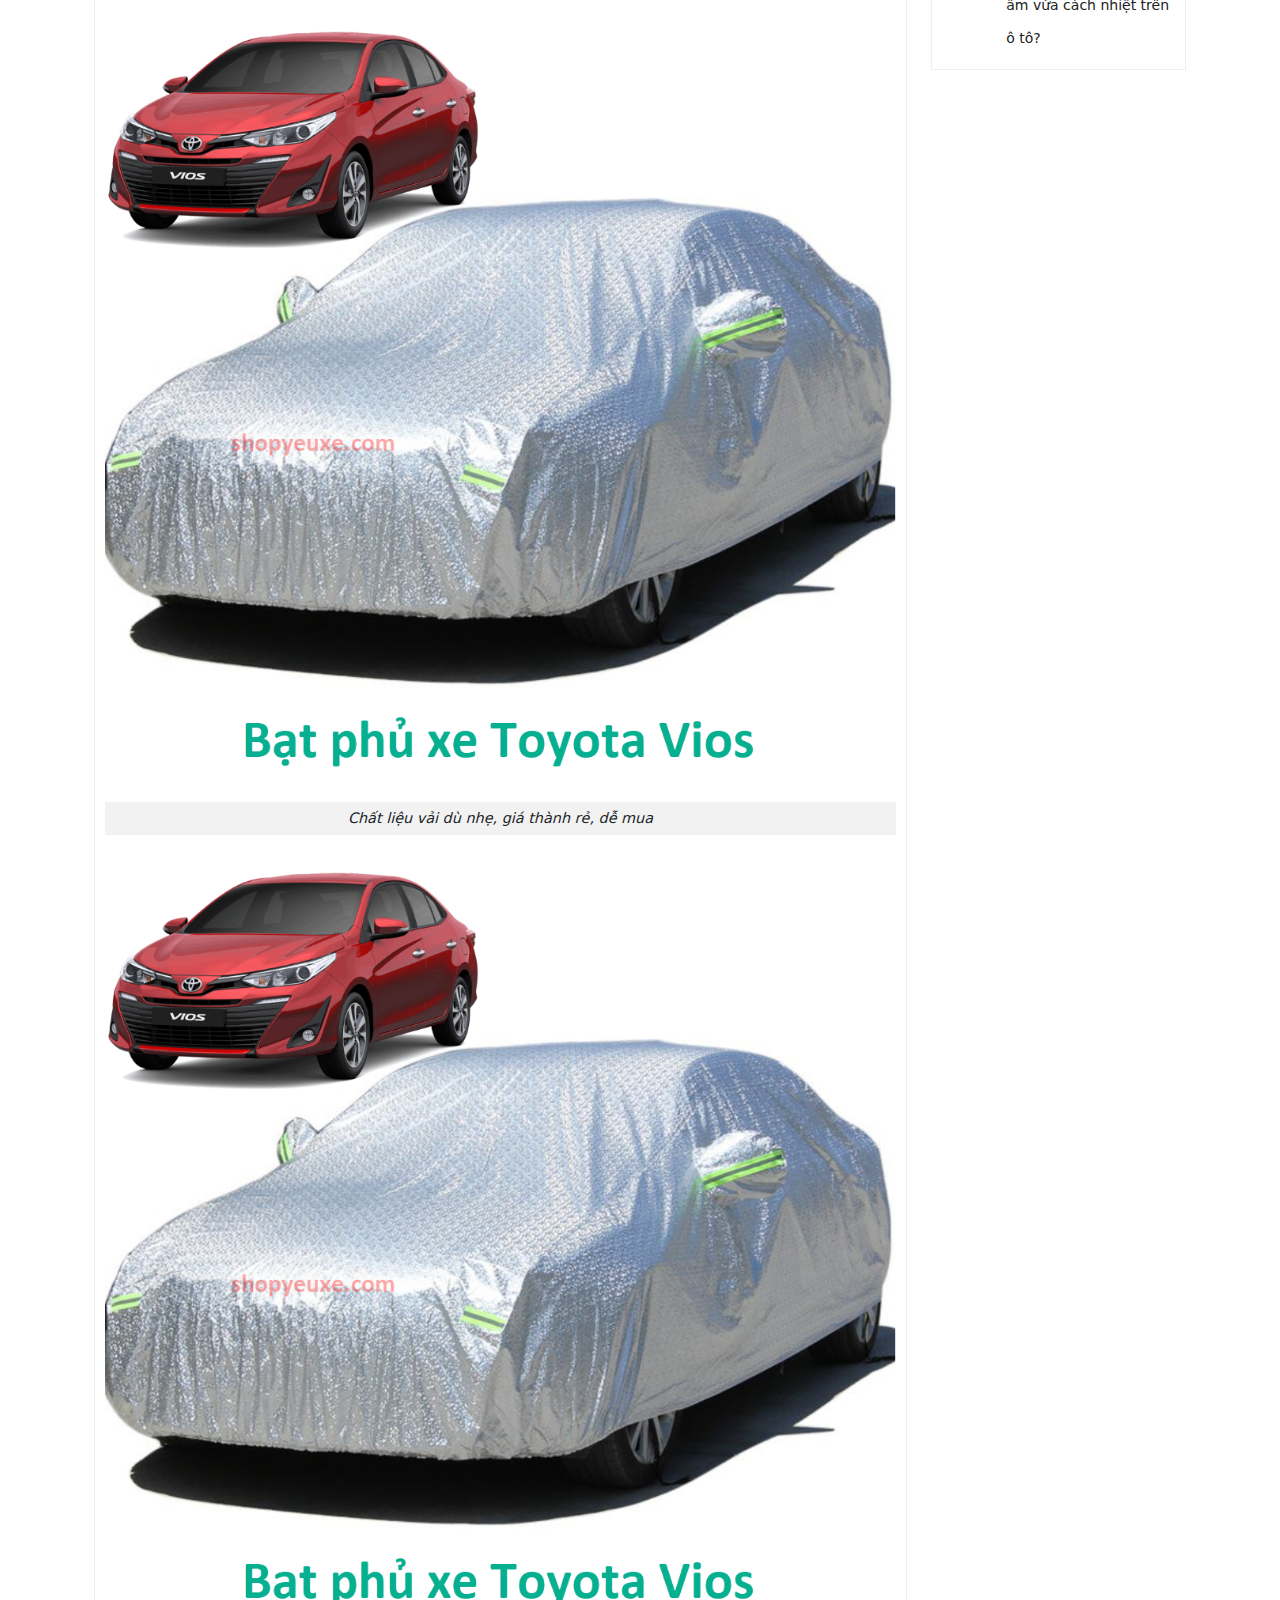
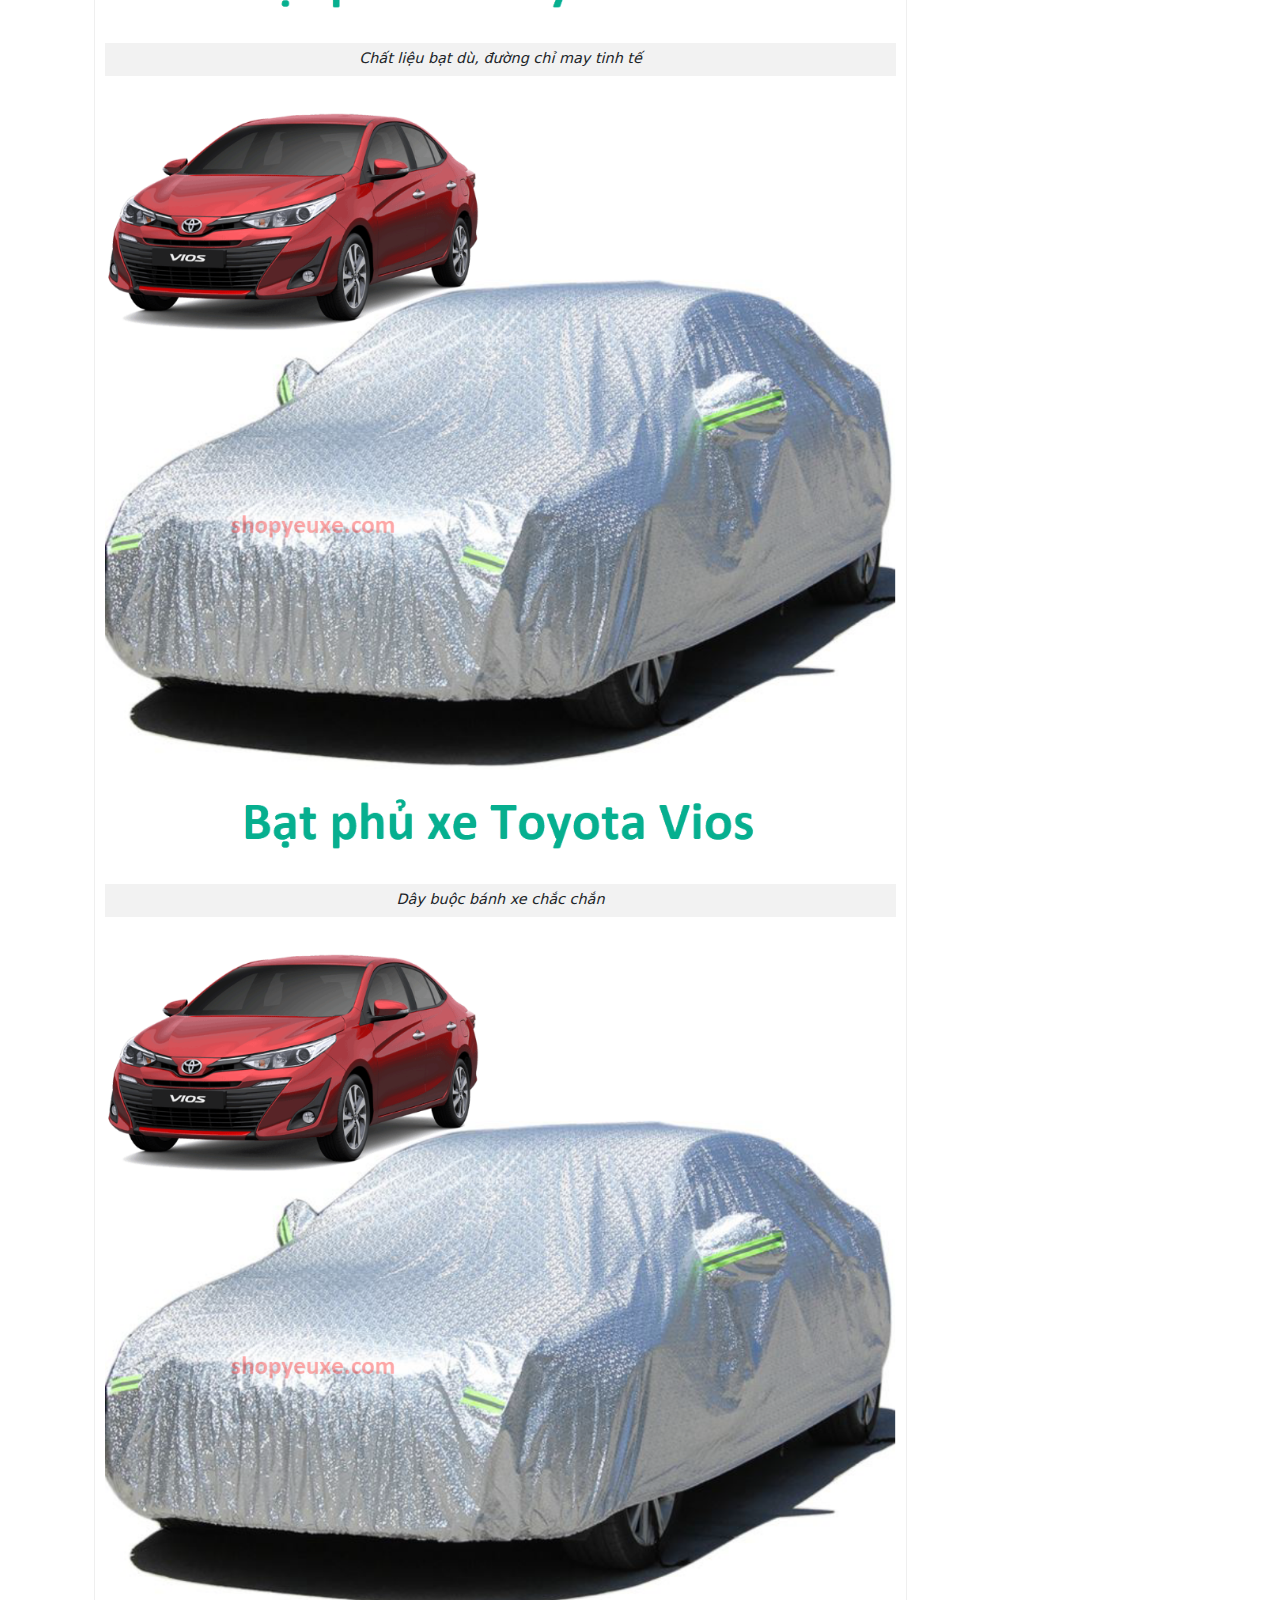
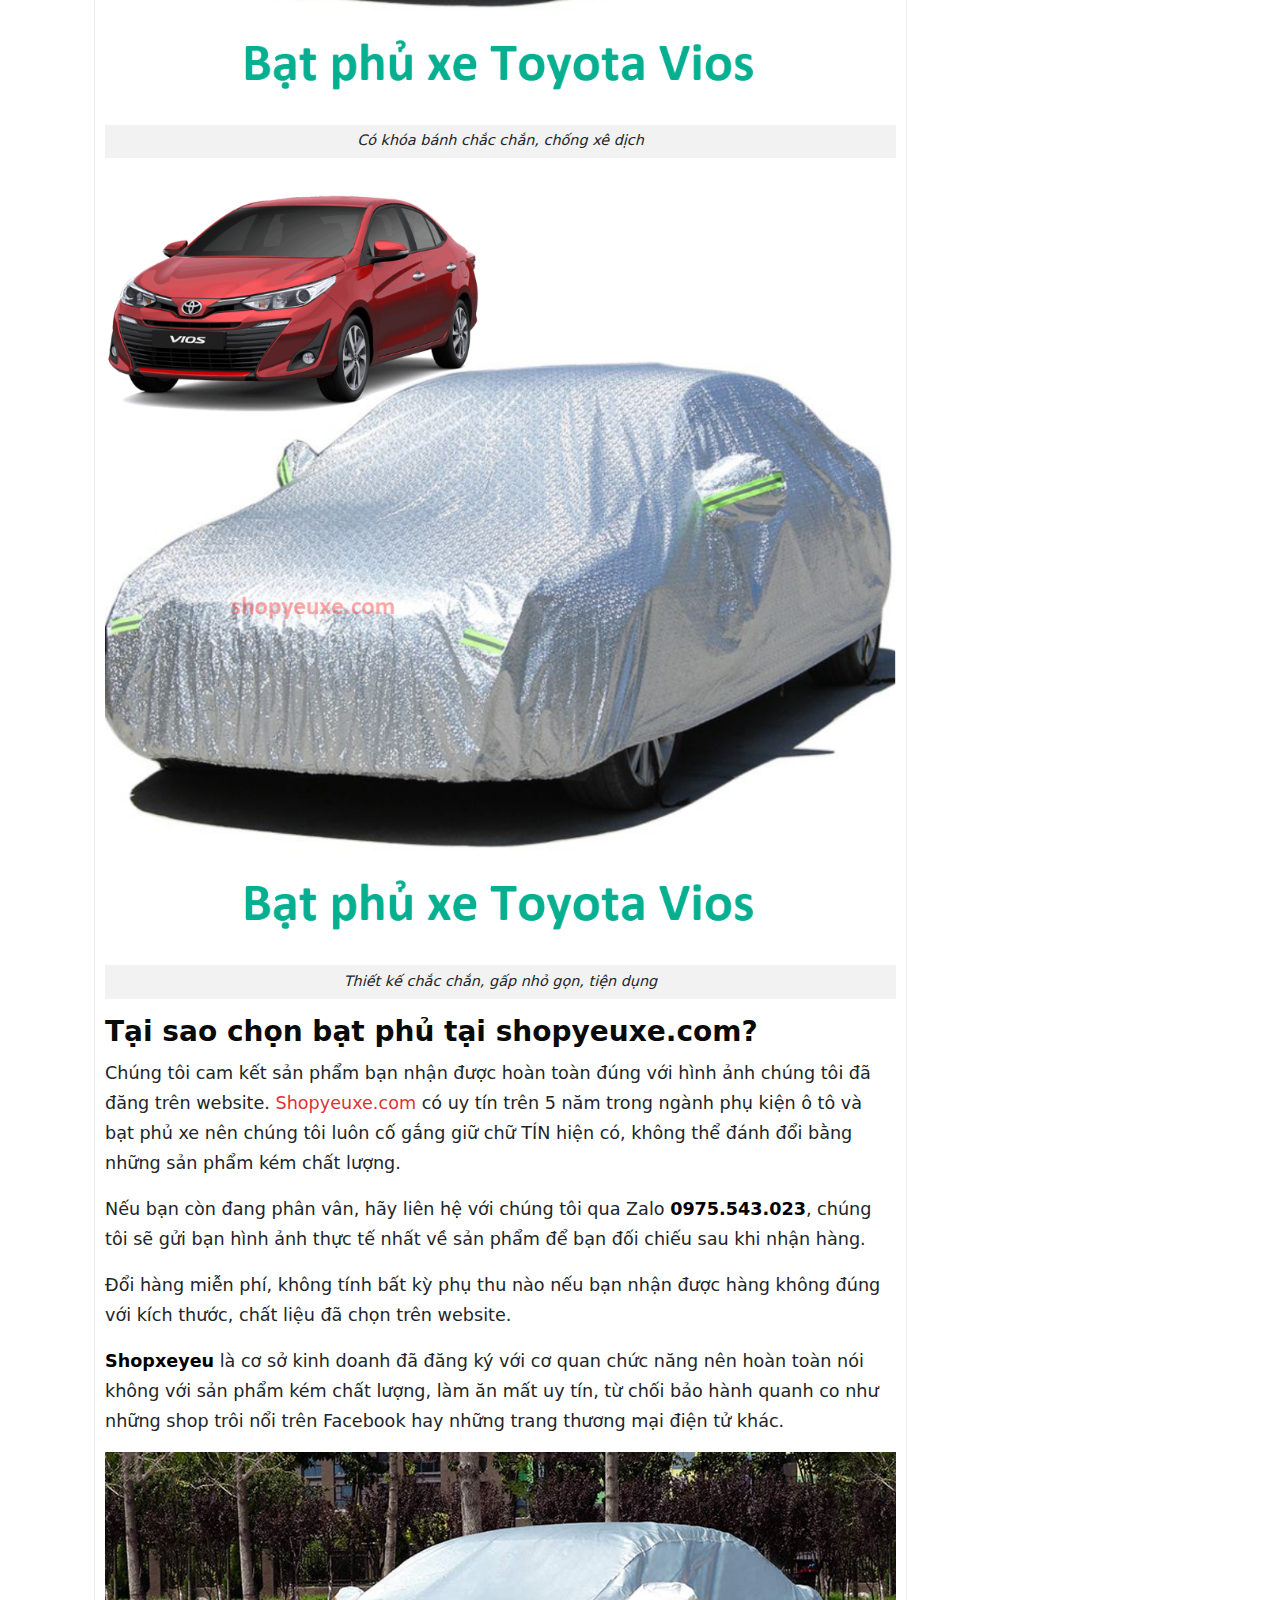
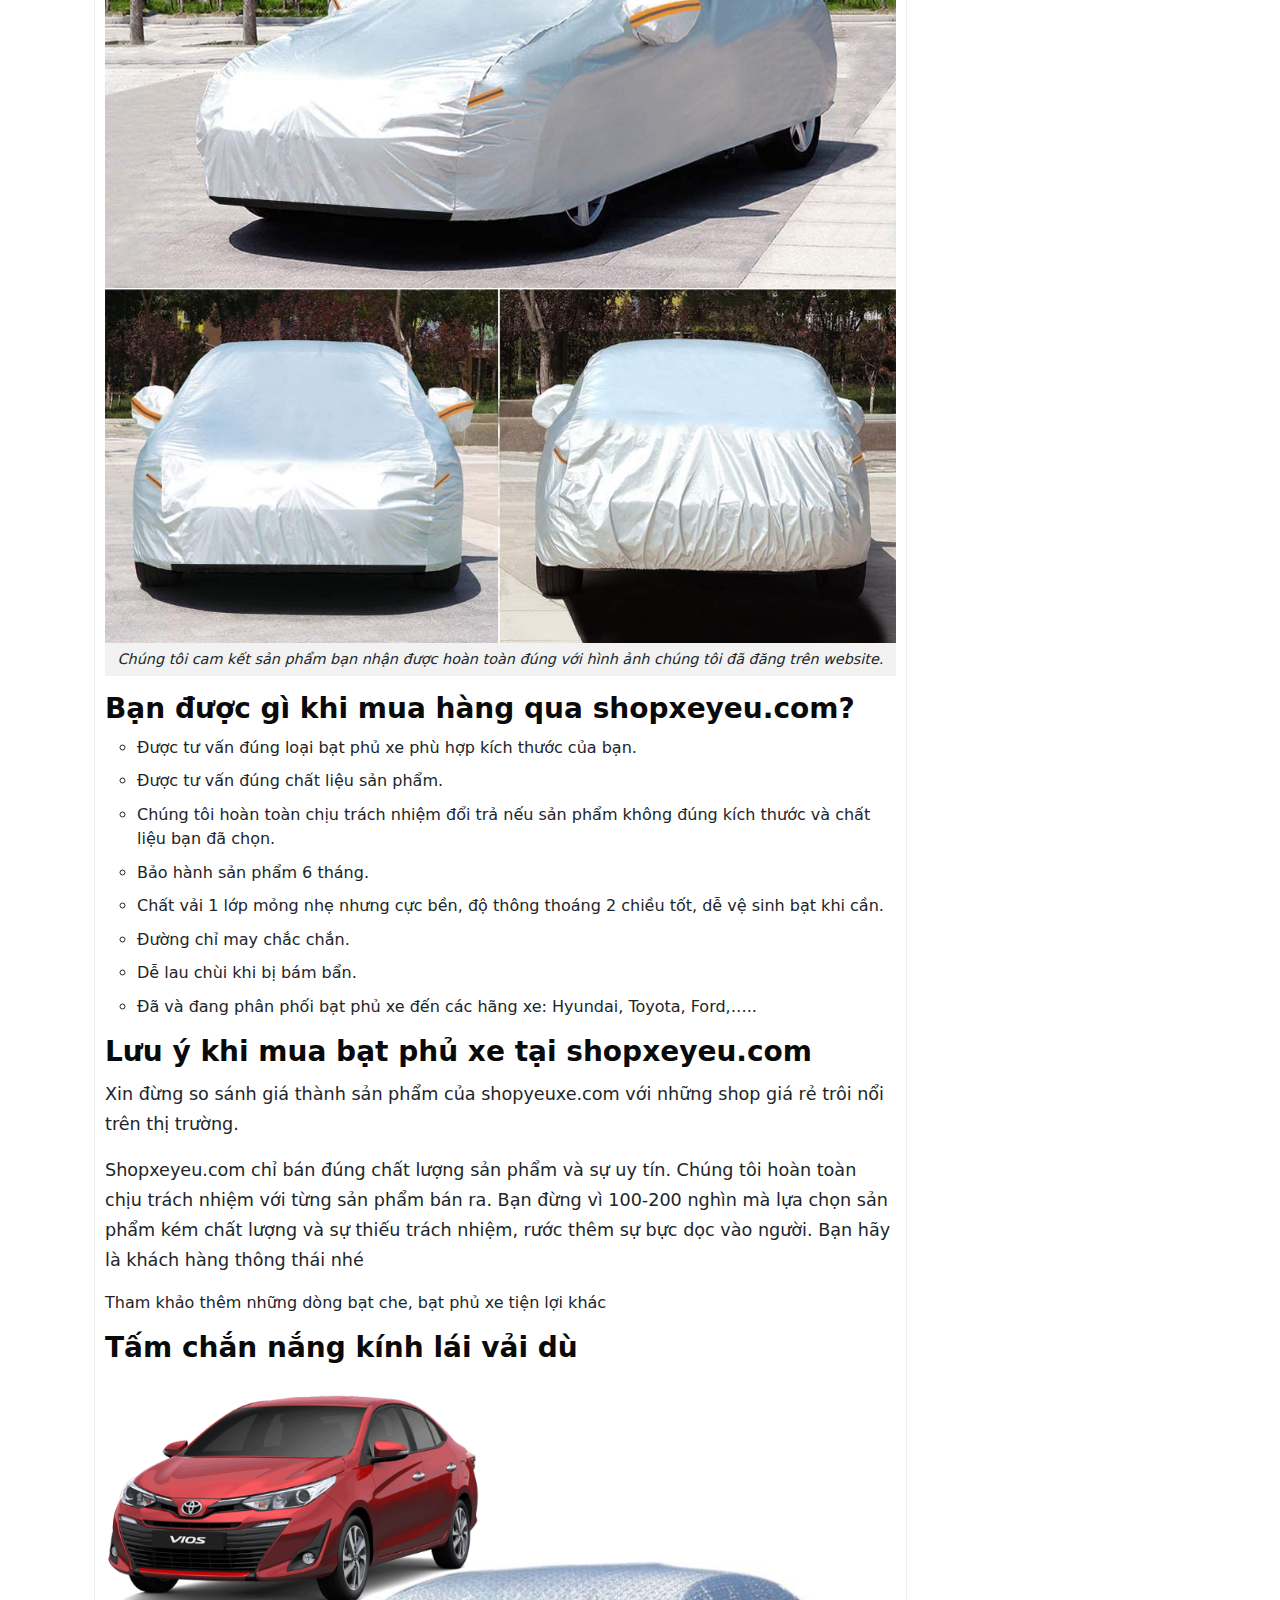
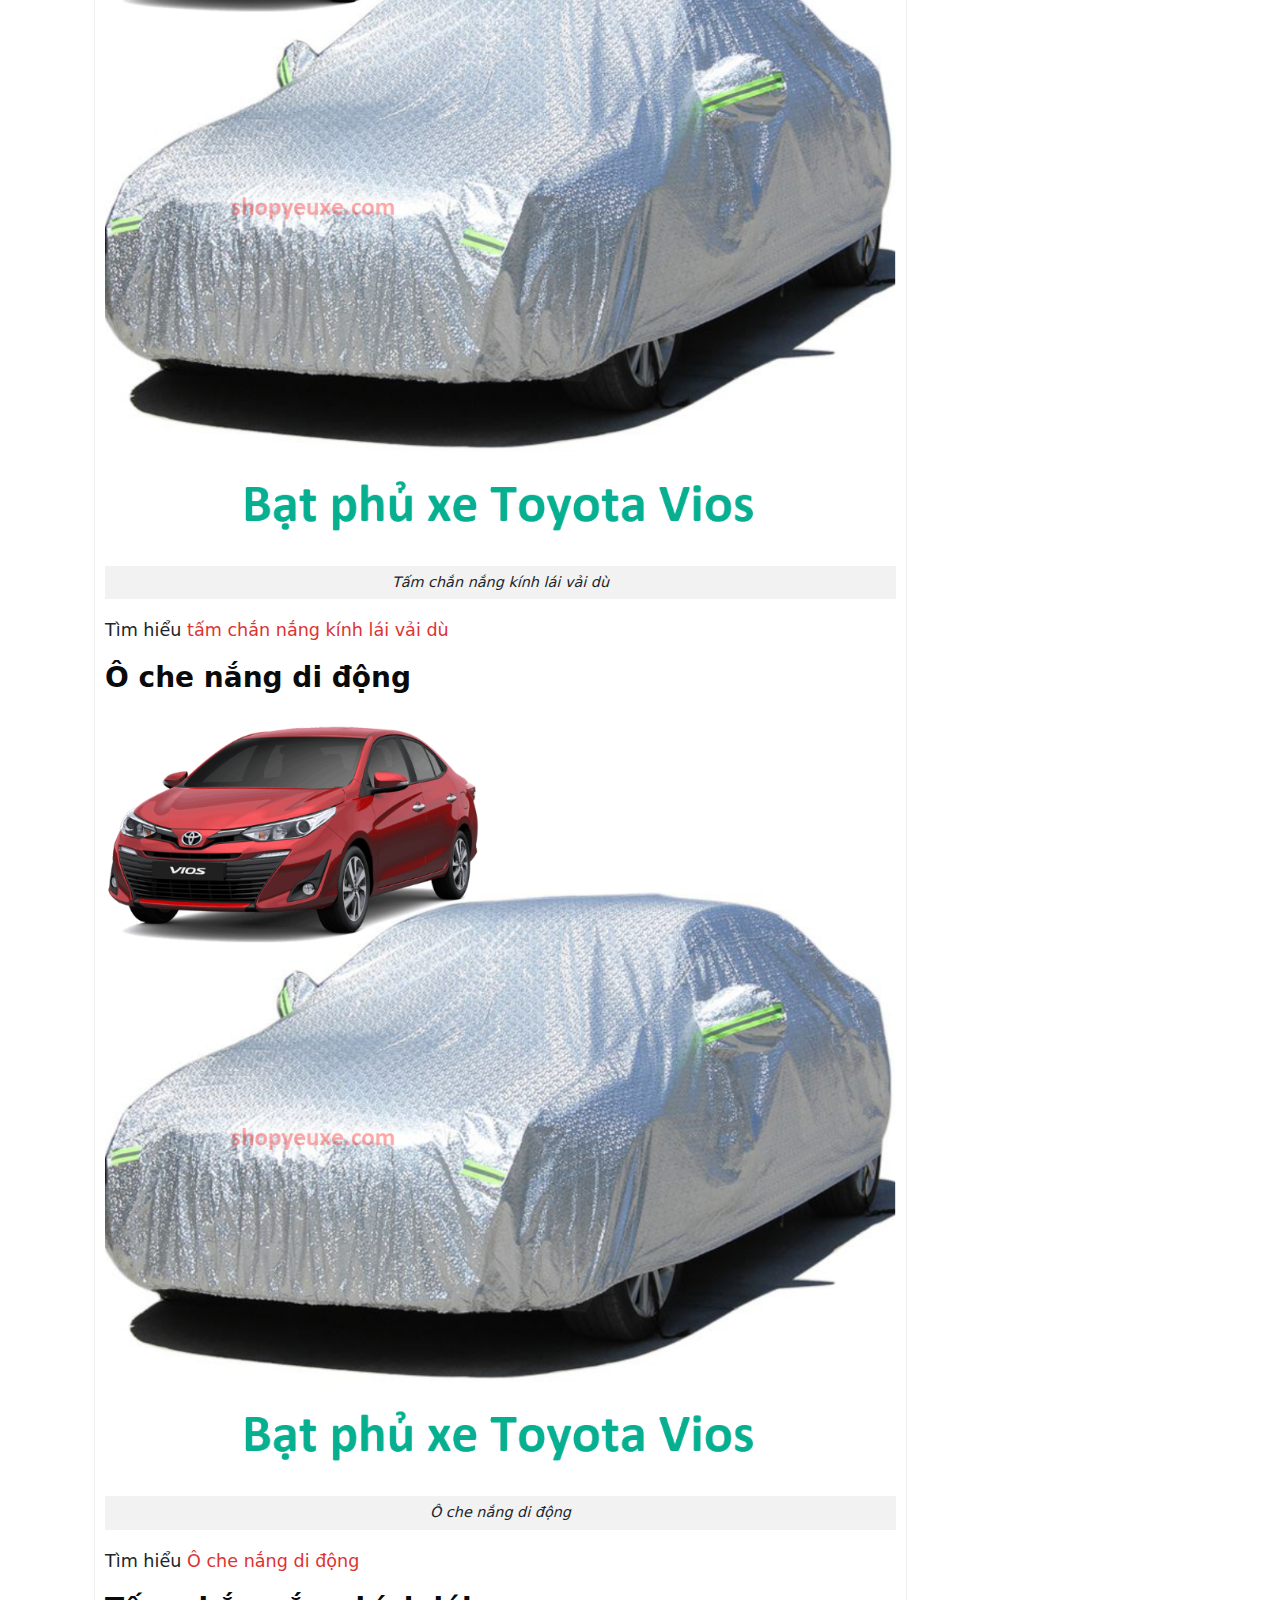
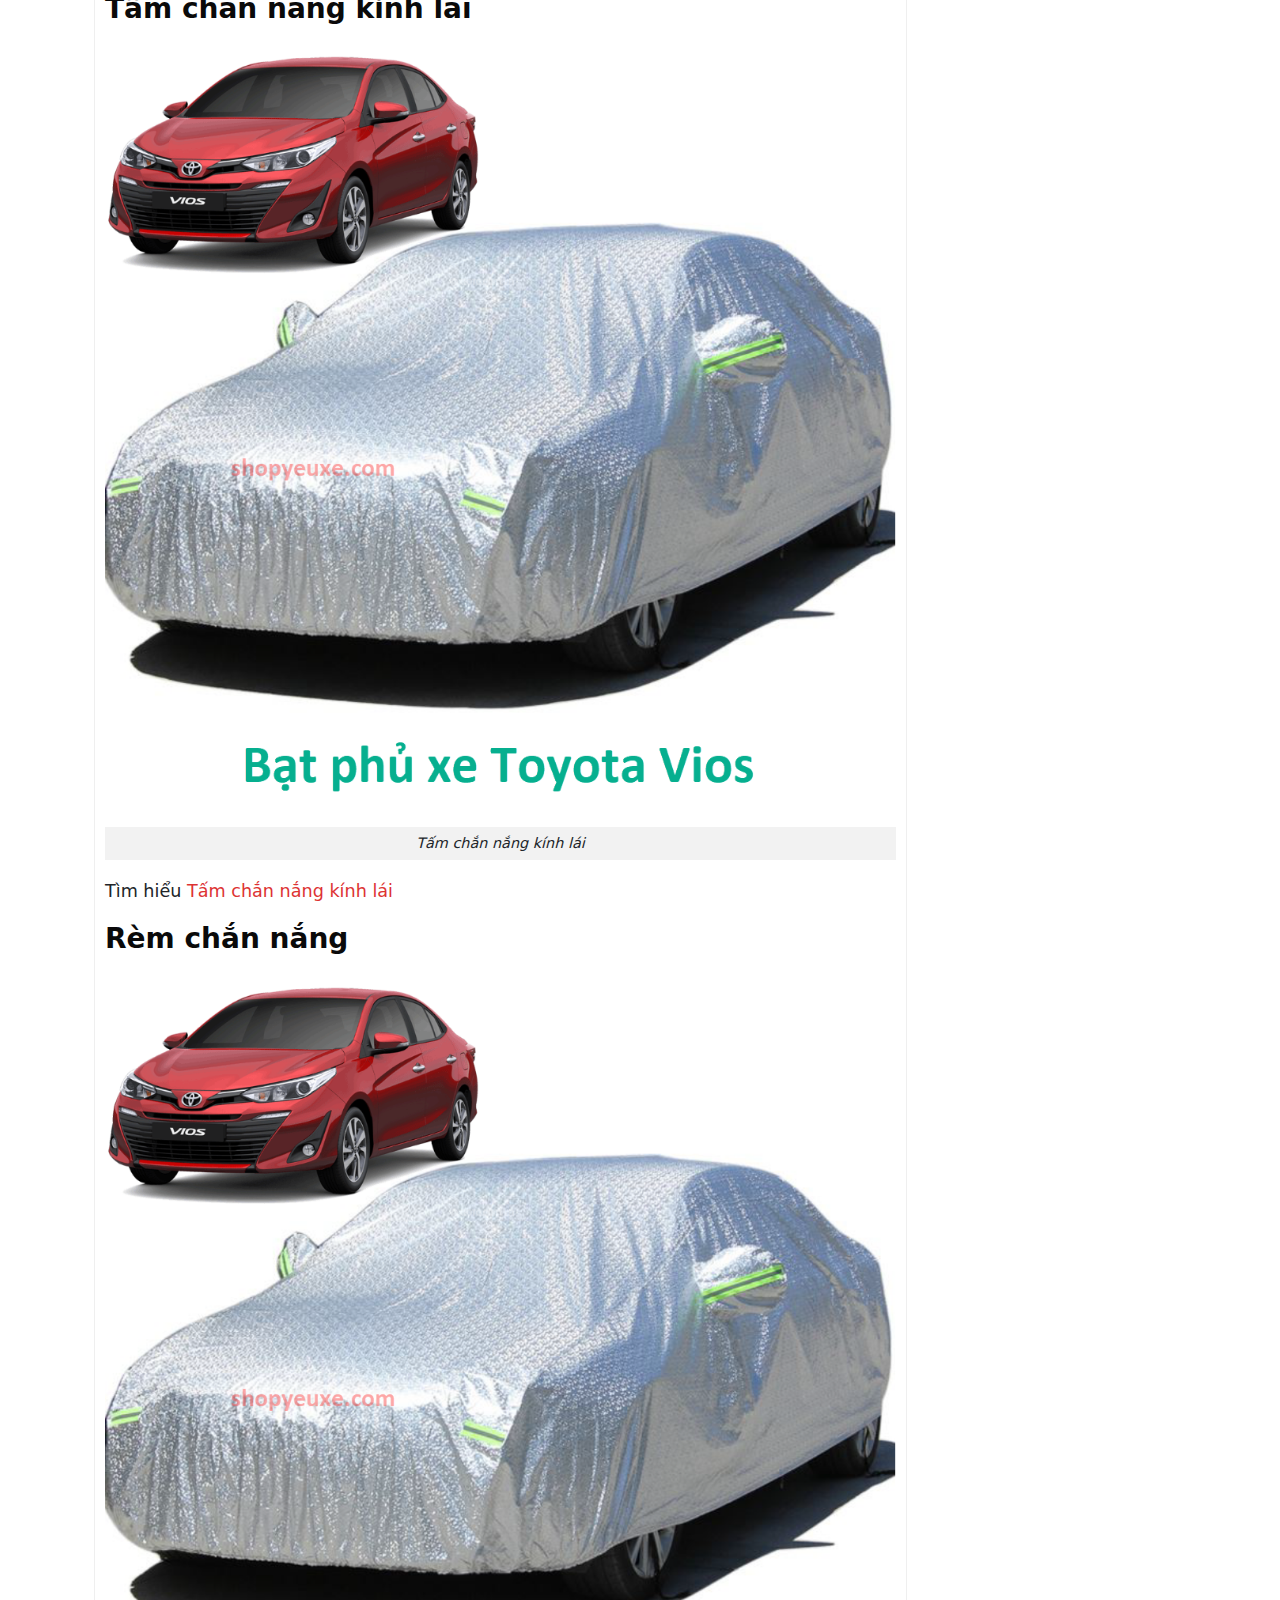
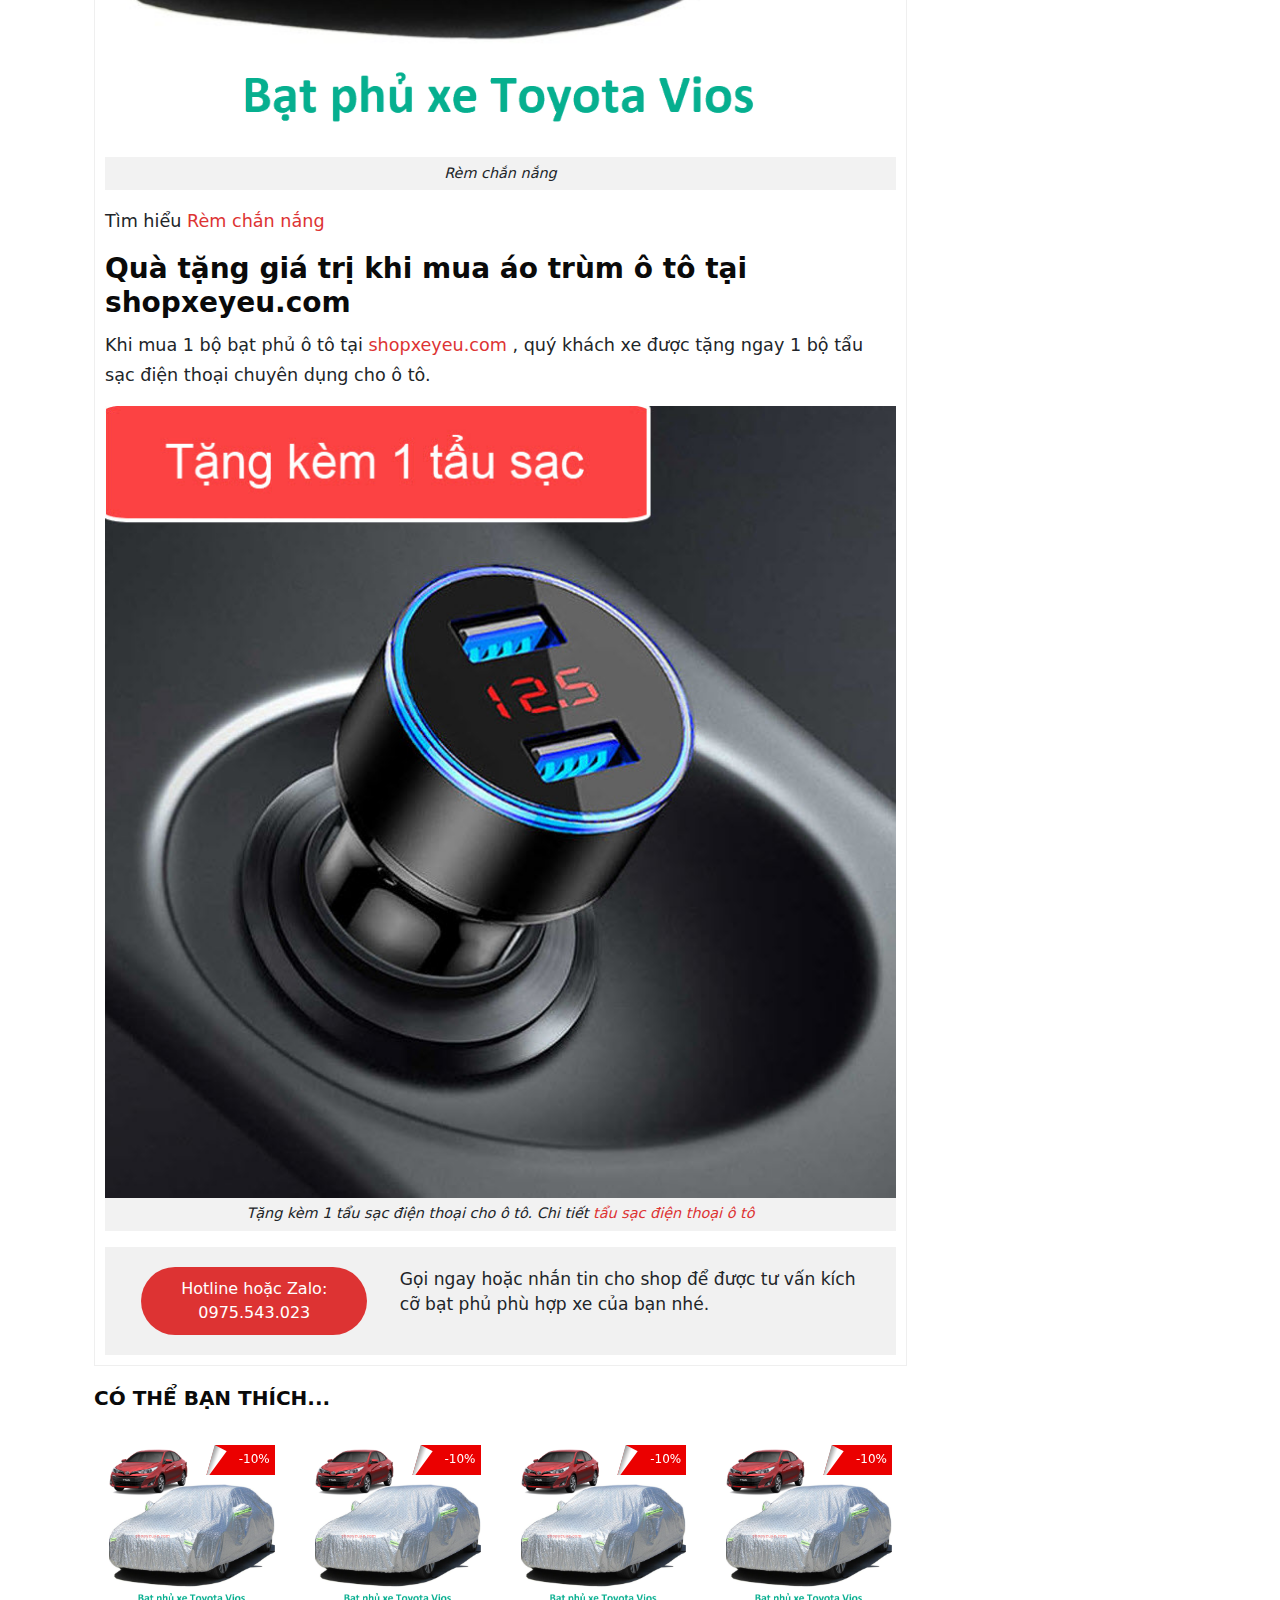
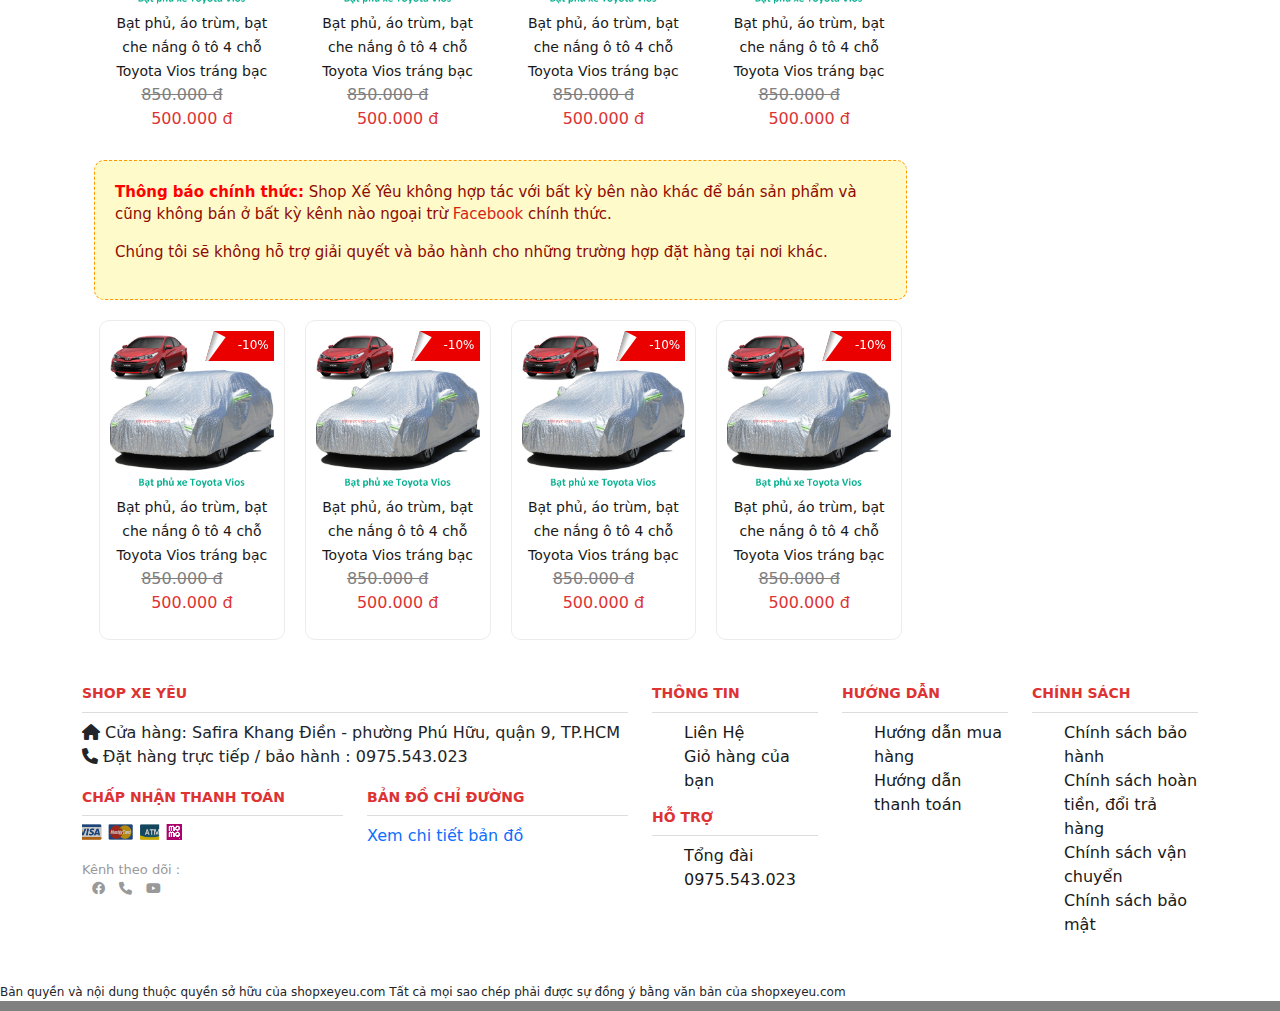
==== commit 09fb98e3: "fix style product-detail" ====
--- a/HTML/product-detail.html
+++ b/HTML/product-detail.html
@@ -814,7 +814,7 @@
                                                                 <label for="">Đánh giá của bạn</label>
                                                                 <ul class="start-click-comment">
                                                                     <li>
-                                                                        <span href="#" class="active-comment-rating">
+                                                                        <span href="#" class="">
                                                                             <i class="fa fa-light fa-star "></i>
                                                                         </span>
                                                                     </li>
--- a/HTML/css/style_product_detail.css
+++ b/HTML/css/style_product_detail.css
@@ -1,3225 +1,4 @@
 
-
-
-
-
-
-/*-- Tab Content & Pane Fix --*/
-.tab-content
-{
-    width: 100%;
-}
-.tab-content .tab-pane
-{
-    display: block;
-    visibility: hidden;
-    overflow: hidden;
-    max-width: 100%;
-    height: 0;
-
-    opacity: 0;
-}
-.tab-content .tab-pane.active
-{
-    visibility: visible;
-    overflow: visible; 
-
-    height: auto;
-
-    opacity: 1;
-}
-
-.border-bottom
-{
-    border-bottom: 1px solid #ededed;
-}
-
-select
-{
-    padding-right: 15px;
-
-    background-image: url('data:image/svg+xml;charset=utf8,%3Csvg xmlns=\'http://www.w3.org/2000/svg\' version=\'1.1\' height=\'10px\' width=\'15px\'%3E%3Ctext x=\'0\' y=\'10\' fill=\'black\'%3E%E2%96%BE%3C/text%3E%3C/svg%3E');
-    background-repeat: no-repeat;
-    background-position: 95% 50%; 
-
-    -webkit-appearance: none;
-       -moz-appearance: none;
-}
-
-/*----------  Sharp border tippyjs theme  ----------*/
-/* If `animateFill: true` (default) */
-.tippy-tooltip.sharpborder-theme .tippy-backdrop
-{
-    font-weight: 400;
-
-    color: #fff; 
-    background-color: #3a9943;
-}
-
-/* If `animateFill: false` */
-.tippy-tooltip.sharpborder-theme
-{
-    font-size: 12px;
-    font-weight: 400;
-    line-height: 12px;
-
-    padding: 8px 10px; 
-
-    white-space: nowrap;
-
-    color: #fff;
-    background-color: #3a9943;
-}
-
-.tippy-popper[x-placement^='top'] .tippy-tooltip.sharpborder-theme .tippy-arrow
-{
-    border-top-color: #3a9943;
-}
-
-/*=====  End of Theme default CSS  ======*/
-/*=============================================
-=            Header            =
-=============================================*/
-/*----------  header area  ----------*/
-.header-area
-{
-    position: relative;
-    z-index: 9;
-    /* absolute header style */
-}
-.header-area.is-sticky
-{
-    position: fixed;
-    top: 0;
-    left: 0;
-
-    width: 100%;
-
-    -webkit-animation: 700ms ease-in-out 0s normal none 1 running fadeInDown;
-            animation: 700ms ease-in-out 0s normal none 1 running fadeInDown;
-}
-.header-area.is-sticky .navigation-top
-{
-    display: none;
-}
-.header-area.is-sticky .navigation-menu-area
-{
-    background: rgba(255, 255, 255, .7);
-}
-.header-area.is-sticky .navigation-menu-area:hover
-{
-    background-color: #fff;
-}
-.header-area--absolute
-{
-    position: absolute;
-    z-index: 9; 
-    top: 0;
-    left: 0;
-
-    width: 100%;
-}
-@media only screen and (min-width: 992px) and (max-width: 1199px)
-{
-    .header-area--absolute
-    {
-        position: relative;
-    }
-}
-@media only screen and (min-width: 768px) and (max-width: 991px)
-{
-    .header-area--absolute
-    {
-        position: relative;
-    }
-}
-@media only screen and (max-width: 767px)
-{
-    .header-area--absolute
-    {
-        position: relative;
-    }
-}
-.header-area--absolute.is-sticky--absolute
-{
-    position: fixed;
-    top: 0;
-    left: 0;
-
-    width: 100%;
-
-    -webkit-animation: 700ms ease-in-out 0s normal none 1 running fadeInDown;
-            animation: 700ms ease-in-out 0s normal none 1 running fadeInDown;
-
-    background-color: rgba(241, 241, 239, .7);
-}
-.header-area--absolute.is-sticky--absolute:hover
-{
-    background-color: #f1f1ef;
-}
-.header-area--absolute.is-sticky--absolute .navigation-top-topbar
-{
-    display: none;
-}
-@media only screen and (min-width: 768px) and (max-width: 991px)
-{
-    .header-area--absolute.is-sticky--absolute .navigation-top-search-area
-    {
-        margin-top: 0 !important;
-    }
-}
-@media only screen and (max-width: 767px)
-{
-    .header-area--absolute.is-sticky--absolute .navigation-top-search-area
-    {
-        margin-top: 0 !important;
-    }
-}
-@media only screen and (min-width: 768px) and (max-width: 991px)
-{
-    .header-area--absolute.is-sticky--absolute .logo
-    {
-        display: none;
-    }
-}
-@media only screen and (max-width: 767px)
-{
-    .header-area--absolute.is-sticky--absolute .logo
-    {
-        display: none;
-    }
-}
-@media only screen and (min-width: 768px) and (max-width: 991px)
-{
-    .header-area--absolute.is-sticky--absolute .search-icon
-    {
-        display: none !important;
-    }
-}
-@media only screen and (max-width: 767px)
-{
-    .header-area--absolute.is-sticky--absolute .search-icon
-    {
-        display: none !important;
-    }
-}
-@media only screen and (min-width: 768px) and (max-width: 991px)
-{
-    .header-area--absolute.is-sticky--absolute .header-cart-icon
-    {
-        display: none !important;
-    }
-}
-@media only screen and (max-width: 767px)
-{
-    .header-area--absolute.is-sticky--absolute .header-cart-icon
-    {
-        display: none !important;
-    }
-}
-.header-area--absolute.is-sticky--absolute .main-menu--separate nav > ul > li > a
-{
-    line-height: 70px;
-}
-
-/*----------  navigatopn top  ----------*/
-.navigation-top
-{
-    background-color: #3a9943;
-}
-
-/*----------  navigation top topbar  ----------*/
-.navigation-top-topbar
-{
-    border-bottom: 1px solid rgba(255, 255, 255, .17);
-}
-
-/*----------  header top social links  ----------*/
-@media only screen and (max-width: 767px)
-{
-    .header-top-social-links
-    {
-        padding-bottom: 10px; 
-
-        border-bottom: 1px solid rgba(255, 255, 255, .17);
-    }
-}
-
-/*----------  headertop dropdown container  ----------*/
-.headertop-dropdown-container
-{
-    display: -webkit-box;
-    display: -webkit-flex;
-    display: -ms-flexbox;
-    display:         flex;
-
-    -webkit-box-pack: end;
-    -webkit-justify-content: flex-end;
-    -ms-flex-pack: end;
-            justify-content: flex-end;
-}
-@media only screen and (max-width: 767px)
-{
-    .headertop-dropdown-container
-    {
-        padding-top: 10px;
-    }
-}
-@media only screen and (max-width: 479px)
-{
-    .headertop-dropdown-container:first-child .extra-small-mobile-fix
-    {
-        left: 0;
-    }
-}
-.headertop-dropdown-container .header-top-single-dropdown
-{
-    position: relative;
-}
-.headertop-dropdown-container .header-top-single-dropdown a
-{
-    font-size: 14px; 
-    font-weight: 300;
-
-    color: #fff;
-}
-.headertop-dropdown-container .header-top-single-dropdown a:hover
-{
-    color: #ffdd20;
-}
-.headertop-dropdown-container .header-top-single-dropdown a i
-{
-    font-size: 11px;
-
-    margin-left: 3px;
-}
-.headertop-dropdown-container .header-top-single-dropdown__dropdown-menu-items
-{
-    position: absolute;
-    z-index: 5;
-    top: 165%;
-    right: -15%;
-    left: auto;
-
-    display: none; 
-
-    min-width: 160px;
-    padding: 0 20px;
-
-    background-color: #fff;
-    -webkit-box-shadow: 0 2px 8px 0 rgba(0, 0, 0, .1);
-            box-shadow: 0 2px 8px 0 rgba(0, 0, 0, .1);
-}
-.headertop-dropdown-container .header-top-single-dropdown__dropdown-menu-items.deactive-dropdown-menu
-{
-    display: none;
-}
-.headertop-dropdown-container .header-top-single-dropdown__dropdown-menu-items.active-dropdown-menu
-{
-    display: block;
-}
-.headertop-dropdown-container .header-top-single-dropdown__dropdown-menu-items ul li
-{
-    border-bottom: 1px solid #eee;
-}
-.headertop-dropdown-container .header-top-single-dropdown__dropdown-menu-items ul li:last-child
-{
-    border-bottom: 0;
-}
-.headertop-dropdown-container .header-top-single-dropdown__dropdown-menu-items ul li a
-{
-    font-family: 'IBM Plex Sans', sans-serif;
-    font-size: 13px;
-    font-weight: 300;
-    line-height: 2.2;
-
-    display: block; 
-
-    padding: 10px 0;
-
-    color: #666;
-}
-.headertop-dropdown-container .header-top-single-dropdown__dropdown-menu-items ul li a:hover
-{
-    color: #3a9943;
-}
-.headertop-dropdown-container span.separator
-{
-    margin: 0 15px;
-
-    color: #fff;
-}
-
-/*----------  navigation top search  ----------*/
-/*----------  search bar  ----------*/
-.search-bar
-{
-    position: relative;
-}
-@media only screen and (min-width: 992px) and (max-width: 1199px)
-{
-    .search-bar
-    {
-        width: 95%; 
-
-        -webkit-transform: translateX(30px);
-            -ms-transform: translateX(30px);
-                transform: translateX(30px);
-    }
-}
-.search-bar form input
-{
-    font-family: 'IBM Plex Sans', sans-serif;
-    font-size: 14px;
-    font-weight: 300;
-
-    width: 100%;
-    height: 48px;
-    padding: 0 65px 0 20px;
-
-    color: #fff;
-    border: 0;
-    border-radius: 5px; 
-    background: rgba(255, 255, 255, .2);
-}
-.search-bar form button
-{
-    font-family: 'IBM Plex Sans', sans-serif;
-    font-size: 22px;
-    font-weight: 400;
-    line-height: 48px; 
-
-    position: absolute;
-    top: 0;
-    right: 0;
-
-    width: 60px;
-    margin: 0;
-    padding: 0;
-
-    color: #fff;
-    border: 0;
-    background: transparent;
-    -webkit-box-shadow: none !important;
-            box-shadow: none !important;
-}
-.search-bar form button:hover
-{
-    color: #ffdd20;
-}
-.search-bar form ::-webkit-input-placeholder
-{
-    opacity: 1;
-    /* Chrome, Firefox, Opera, Safari 10.1+ */
-    color: #fff;
-    /* Firefox */
-}
-.search-bar form ::-moz-placeholder
-{
-    opacity: 1;
-    /* Chrome, Firefox, Opera, Safari 10.1+ */
-    color: #fff;
-    /* Firefox */
-}
-.search-bar form :-ms-input-placeholder
-{
-    opacity: 1;
-    /* Chrome, Firefox, Opera, Safari 10.1+ */
-    color: #fff;
-    /* Firefox */
-}
-.search-bar form ::-ms-input-placeholder
-{
-    opacity: 1;
-    /* Chrome, Firefox, Opera, Safari 10.1+ */
-    color: #fff;
-    /* Firefox */
-}
-.search-bar form ::placeholder
-{
-    opacity: 1;
-    /* Chrome, Firefox, Opera, Safari 10.1+ */
-    color: #fff;
-    /* Firefox */
-}
-.search-bar form :-ms-input-placeholder
-{
-    /* Internet Explorer 10-11 */
-    color: #fff;
-}
-.search-bar form ::-ms-input-placeholder
-{
-    /* Microsoft Edge */
-    color: #fff;
-}
-
-/*----------  customer support text  ----------*/
-.customer-support-text
-{
-    position: relative;
-
-    -webkit-transform: translateX(50px);
-        -ms-transform: translateX(50px);
-            transform: translateX(50px);
-}
-@media only screen and (min-width: 992px) and (max-width: 1199px)
-{
-    .customer-support-text
-    {
-        -webkit-transform: translateX(70px);
-            -ms-transform: translateX(70px);
-                transform: translateX(70px);
-    }
-}
-@media only screen and (max-width: 767px)
-{
-    .customer-support-text
-    {
-        -webkit-transform: none;
-            -ms-transform: none;
-                transform: none;
-    }
-}
-@media only screen and (max-width: 575px)
-{
-    .customer-support-text
-    {
-        display: inline-block;
-    }
-}
-.customer-support-text .icon
-{
-    position: absolute;
-    top: 5px; 
-    left: 0;
-}
-.customer-support-text .text
-{
-    padding-left: 52px;
-}
-@media only screen and (max-width: 575px)
-{
-    .customer-support-text .text
-    {
-        text-align: left;
-    }
-}
-.customer-support-text .text span
-{
-    font-family: 'IBM Plex Sans', sans-serif;
-    font-size: 13px;
-    font-weight: 300;
-    line-height: 18px; 
-
-    color: #fff;
-}
-.customer-support-text .text p
-{
-    font-family: 'IBM Plex Sans', sans-serif;
-    font-size: 18px;
-    font-weight: 700;
-    line-height: 25px; 
-
-    margin: 0;
-
-    color: #ffdd20;
-}
-
-/*----------  small cart  ----------*/
-.header-cart-icon
-{
-    position: relative;
-}
-.header-cart-icon .small-cart-trigger
-{
-    font-family: 'IBM Plex Sans', sans-serif;
-    font-size: 27px;
-    font-weight: 400;
-    line-height: 46px;
-
-    position: relative;
-
-    display: inline-block;
-
-    padding-right: 27px;
-    padding-left: 8px;
-
-    color: #fff;
-    border: 1px solid rgba(255, 255, 255, .17);
-    border-radius: 5px;
-}
-.header-cart-icon .small-cart-trigger .cart-counter
-{
-    font-family: 'IBM Plex Sans', sans-serif;
-    font-size: 11px;
-    font-weight: 400;
-    font-style: normal;
-    line-height: 16px;
-
-    position: absolute;
-    top: 50%;
-    left: 38px;
-
-    width: 16px;
-    height: 16px;
-
-    -webkit-transform: translateY(-50%);
-        -ms-transform: translateY(-50%);
-            transform: translateY(-50%);
-    text-align: center; 
-
-    color: #333;
-    border-radius: 100%;
-    background: #fff;
-}
-.header-cart-icon .small-cart-trigger:hover,
-.header-cart-icon .small-cart-trigger.active
-{
-    color: #333;
-    border-color: #fff; 
-    background: #fff;
-}
-.header-cart-icon .small-cart-trigger:hover .cart-counter,
-.header-cart-icon .small-cart-trigger.active .cart-counter
-{
-    color: #fff; 
-    background: #3a9943;
-}
-
-.small-cart
-{
-    position: absolute;
-    z-index: 9; 
-    right: 0;
-    left: auto;
-
-    display: none;
-
-    width: 380px;
-    margin-top: 26px;
-
-    background-color: #fff;
-    -webkit-box-shadow: 0 2px 8px 0 rgba(0, 0, 0, .1);
-            box-shadow: 0 2px 8px 0 rgba(0, 0, 0, .1);
-}
-@media only screen and (max-width: 479px)
-{
-    .small-cart
-    {
-        max-width: 300px;
-    }
-}
-
-.small-cart-item-wrapper
-{
-    padding: 30px;
-
-    border-bottom: 1px solid #ebebeb;
-}
-.small-cart-item-wrapper .single-item
-{
-    position: relative; 
-
-    display: -webkit-box;
-    display: -webkit-flex;
-    display: -ms-flexbox;
-    display:         flex;
-
-    margin-bottom: 30px;
-    padding-bottom: 30px;
-
-    border-bottom: 1px solid #ebebeb;
-}
-.small-cart-item-wrapper .single-item:last-child
-{
-    margin-bottom: 0;
-    padding-bottom: 0;
-
-    border-bottom: 0;
-}
-.small-cart-item-wrapper .single-item .image
-{
-    -webkit-flex-basis: 80px;
-    -ms-flex-preferred-size: 80px;
-            flex-basis: 80px;
-}
-.small-cart-item-wrapper .single-item .remove-icon
-{
-    position: absolute;
-    top: 0;
-    right: 0;
-}
-.small-cart-item-wrapper .single-item .remove-icon i
-{
-    font-size: 12px;
-}
-.small-cart-item-wrapper .single-item .remove-icon:hover
-{
-    color: #3a9943;
-}
-.small-cart-item-wrapper .single-item .content
-{
-    padding-left: 10px;
-
-    text-align: left; 
-
-    -webkit-flex-basis: calc(100% - 80px);
-    -ms-flex-preferred-size: calc(100% - 80px);
-            flex-basis: calc(100% - 80px);
-}
-.small-cart-item-wrapper .single-item .content p
-{
-    margin-bottom: 0;
-}
-.small-cart-item-wrapper .single-item .content p.cart-name a
-{
-    font-family: 'IBM Plex Sans', sans-serif;
-    font-size: 15px;
-    font-weight: 300;
-    line-height: 20px;
-
-    margin-bottom: 8px; 
-
-    color: #333;
-}
-.small-cart-item-wrapper .single-item .content p.cart-name a:hover
-{
-    color: #3a9943;
-}
-.small-cart-item-wrapper .single-item .content p.cart-quantity
-{
-    font-family: 'IBM Plex Sans', sans-serif;
-    font-size: 16px;
-    font-weight: 700;
-    line-height: 18px; 
-
-    color: #3a9943;
-}
-.small-cart-item-wrapper .single-item .content p.cart-quantity .quantity-mes
-{
-    font-family: 'IBM Plex Sans', sans-serif;
-    font-size: 13px;
-    font-weight: 300;
-    line-height: 18px; 
-
-    color: #333;
-}
-
-.cart-calculation-table
-{
-    padding: 30px;
-}
-.cart-calculation-table table tbody tr:last-child td:last-child
-{
-    font-size: 22px; 
-
-    color: #3a9943;
-}
-.cart-calculation-table table tbody tr td
-{
-    font-family: 'IBM Plex Sans', sans-serif;
-    font-size: 18px;
-    font-weight: 600;
-    line-height: 30px; 
-
-    padding-top: 0;
-    padding-right: 0;
-    padding-bottom: 0;
-    padding-left: 0;
-
-    color: #333;
-    border-top: 0;
-}
-
-.cart-buttons a
-{
-    display: block;
-
-    margin-bottom: 10px;
-}
-.cart-buttons a:last-child
-{
-    margin-bottom: 0;
-}
-
-/*----------  active and deactive dropdown  ----------*/
-.deactive-dropdown-menu
-{
-    display: none;
-}
-
-.active-dropdown-menu
-{
-    display: block;
-}
-
-/*----------  navigation menu  ----------*/
-.navigation-menu-area
-{
-    background-color: #fff; 
-    -webkit-box-shadow: 0 2px 5px 0 rgba(0, 0, 0, .08);
-            box-shadow: 0 2px 5px 0 rgba(0, 0, 0, .08);
-}
-
-.main-menu
-{
-    /* separate menu style */
-}
-.main-menu nav > ul > li
-{
-    position: relative;
-
-    display: inline-block;
-
-    margin-right: 50px;
-}
-.main-menu nav > ul > li:last-child
-{
-    margin-right: 0;
-}
-.main-menu nav > ul > li.active > a,
-.main-menu nav > ul > li:hover > a
-{
-    position: relative; 
-
-    color: #3a9943;
-}
-.main-menu nav > ul > li.menu-item-has-children > a::after
-{
-    font-family: Ionicons;
-    font-size: 11px;
-    font-weight: 300; 
-
-    float: right;
-
-    margin-left: 5px;
-
-    content: '\f3d0';
-    -webkit-transition: .3s;
-            transition: .3s;
-}
-.main-menu nav > ul > li > a
-{
-    font-family: 'IBM Plex Sans', sans-serif;
-    font-family: 'Montserrat', sans-serif;
-    font-size: 14px;
-    font-weight: 600;
-    line-height: 24px;
-    line-height: 55px; 
-
-    display: block;
-
-    color: #333;
-}
-.main-menu nav > ul > li:hover > .sub-menu,
-.main-menu nav > ul > li:hover > .mega-menu
-{
-    z-index: 999; 
-
-    visibility: visible;
-
-    margin-top: 0;
-
-    opacity: 1;
-}
-.main-menu--separate nav > ul
-{
-    text-align: center;
-}
-@media only screen and (min-width: 992px) and (max-width: 1199px)
-{
-    .main-menu--separate nav > ul
-    {
-        text-align: left;
-    }
-}
-.main-menu--separate nav > ul > li > a
-{
-    line-height: 100px;
-}
-.main-menu--separate .sub-menu
-{
-    text-align: left;
-}
-.main-menu--separate .mega-menu
-{
-    text-align: left;
-}
-.main-menu--separate .mega-menu.four-column
-{
-    left: -300px;
-}
-@media only screen and (min-width: 1200px) and (max-width: 1499px)
-{
-    .main-menu--separate .mega-menu.four-column
-    {
-        left: -300px;
-    }
-}
-@media only screen and (min-width: 992px) and (max-width: 1199px)
-{
-    .main-menu--separate .mega-menu.four-column
-    {
-        left: -450px;
-    }
-}
-
-/*----------  submenu  ----------*/
-.sub-menu
-{
-    position: absolute;
-    top: 100%;
-    left: -20px;
-
-    visibility: hidden;
-
-    width: 230px;
-    padding: 15px 0; 
-
-    opacity: 0;
-    background-color: #fff;
-    -webkit-box-shadow: 0 2px 8px 0 rgba(0, 0, 0, .1);
-            box-shadow: 0 2px 8px 0 rgba(0, 0, 0, .1);
-}
-.sub-menu li
-{
-    position: relative;
-}
-.sub-menu li a
-{
-    font-size: 14px;
-    font-weight: 600;
-
-    display: block;
-
-    padding: 10px 15px; 
-
-    text-transform: uppercase;
-
-    color: #333;
-}
-.sub-menu li a:hover
-{
-    color: #3a9943;
-}
-.sub-menu li.menu-item-has-children > a::after
-{
-    font-family: Ionicons;
-    font-size: 11px; 
-    font-weight: 300;
-
-    float: right;
-
-    margin-left: 5px;
-
-    content: '\f3d1';
-}
-.sub-menu li:hover > .sub-menu
-{
-    z-index: 999; 
-
-    visibility: visible;
-
-    margin-top: 0;
-
-    opacity: 1;
-}
-.sub-menu .sub-menu
-{
-    position: absolute;
-    top: 0;
-    right: auto;
-    left: 100%;
-
-    visibility: hidden;
-
-    opacity: 0;
-}
-.sub-menu .sub-menu li a
-{
-    font-family: 'IBM Plex Sans', sans-serif;
-    font-size: 14px;
-    font-weight: 300;
-
-    padding: 7px 15px; 
-
-    text-transform: capitalize;
-
-    color: #666;
-}
-.sub-menu .sub-menu li a:hover
-{
-    color: #3a9943;
-}
-.sub-menu .sub-menu .sub-menu
-{
-    right: 100%; 
-    left: auto;
-}
-.sub-menu .sub-menu .sub-menu .sub-menu
-{
-    right: auto; 
-    left: 100%;
-}
-.sub-menu .sub-menu .sub-menu .sub-menu
-{
-    right: 100%; 
-    left: auto;
-}
-
-/*----------  mega menu  ----------*/
-.mega-menu
-{
-    position: absolute;
-    top: 100%;
-    left: 0;
-
-    visibility: hidden;
-
-    width: 100%;
-
-    opacity: 0; 
-    background-color: #fff;
-    -webkit-box-shadow: 0 2px 8px 0 rgba(0, 0, 0, .1);
-            box-shadow: 0 2px 8px 0 rgba(0, 0, 0, .1);
-}
-.mega-menu.four-column
-{
-    left: -100px;
-
-    display: -webkit-box;
-    display: -webkit-flex;
-    display: -ms-flexbox;
-    display:         flex;
-
-    width: 1100px;
-    padding: 30px; 
-
-    -webkit-flex-wrap: wrap;
-        -ms-flex-wrap: wrap;
-            flex-wrap: wrap;
-}
-@media only screen and (min-width: 1200px) and (max-width: 1499px)
-{
-    .mega-menu.four-column
-    {
-        width: 900px;
-    }
-}
-@media only screen and (min-width: 992px) and (max-width: 1199px)
-{
-    .mega-menu.four-column
-    {
-        left: -200px; 
-
-        width: 900px;
-    }
-}
-.mega-menu.four-column > li
-{
-    width: 25%;
-}
-.mega-menu > li > a
-{
-    font-family: 'IBM Plex Sans', sans-serif;
-    font-size: 15px;
-    font-weight: 600;
-
-    margin-bottom: 10px; 
-
-    text-transform: uppercase;
-
-    color: #333;
-    color: #333;
-}
-.mega-menu > li > a:hover
-{
-    color: #3a9943;
-}
-.mega-menu > li ul li a
-{
-    font-family: 'IBM Plex Sans', sans-serif;
-    font-size: 14px;
-    font-weight: 300;
-    line-height: 26px; 
-
-    color: #666;
-}
-.mega-menu > li ul li a:hover
-{
-    color: #3a9943;
-}
-
-.megamenu-banner a img
-{
-    -webkit-transition: .3s;
-            transition: .3s;
-}
-
-.megamenu-banner a:hover img
-{
-    opacity: .7;
-}
-
-/*----------  mobile menu  ----------*/
-.mobile-menu .mean-bar
-{
-    position: relative;
-
-    text-align: right;
-    /*---- Mean Nav ----*/
-}
-.mobile-menu .mean-bar:before
-{
-    font-size: 16px;
-    font-weight: 500;
-
-    position: absolute;
-    top: 0;
-    left: 0;
-
-    display: none; 
-
-    content: 'MENU';
-
-    color: #363f4d;
-}
-.mobile-menu .mean-bar .meanmenu-reveal span
-{
-    position: relative;
-    /*---- Menu Open ----*/
-    /*---- Menu Close ----*/
-}
-.mobile-menu .mean-bar .meanmenu-reveal span.menu-bar
-{
-    display: block;
-
-    width: 24px;
-    height: 1px;
-    margin: 5px 0; 
-
-    background-color: #333;
-}
-.mobile-menu .mean-bar .meanmenu-reveal span.menu-bar::before,
-.mobile-menu .mean-bar .meanmenu-reveal span.menu-bar::after
-{
-    position: absolute;
-    left: 0;
-
-    width: 100%;
-    height: 100%;
-
-    content: '';
-
-    background-color: #333;
-}
-.mobile-menu .mean-bar .meanmenu-reveal span.menu-bar::before
-{
-    top: -8px;
-}
-.mobile-menu .mean-bar .meanmenu-reveal span.menu-bar::after
-{
-    bottom: -8px;
-}
-.mobile-menu .mean-bar .meanmenu-reveal span.menu-close
-{
-    display: block;
-
-    width: 24px;
-    height: 1px;
-    margin: 5px 0; 
-
-    background-color: transparent;
-}
-.mobile-menu .mean-bar .meanmenu-reveal span.menu-close::before,
-.mobile-menu .mean-bar .meanmenu-reveal span.menu-close::after
-{
-    position: absolute;
-    left: 0;
-
-    width: 100%;
-    height: 100%;
-
-    content: '';
-
-    background-color: #333;
-}
-.mobile-menu .mean-bar .meanmenu-reveal span.menu-close::before
-{
-    top: 0;
-
-    -webkit-transform: rotate(45deg);
-        -ms-transform: rotate(45deg);
-            transform: rotate(45deg);
-}
-.mobile-menu .mean-bar .meanmenu-reveal span.menu-close::after
-{
-    bottom: 0;
-
-    -webkit-transform: rotate(-45deg);
-        -ms-transform: rotate(-45deg);
-            transform: rotate(-45deg);
-}
-.mobile-menu .mean-bar .meanmenu-reveal span.mean-menu-text
-{
-    font-size: 14px;
-    font-weight: 700;
-    line-height: 20px;
-
-    position: absolute !important;
-    top: 1px;
-    left: 0;
-
-    color: #333;
-}
-.mobile-menu .mean-bar .meanmenu-reveal span.mean-menu-text i
-{
-    font-size: 18px;
-    line-height: 19px; 
-
-    display: inline-block;
-
-    margin-right: 5px;
-
-    vertical-align: top;
-}
-.mobile-menu .mean-bar .mean-nav
-{
-    text-align: left;
-
-    background-color: #fff;
-}
-@media only screen and (min-width: 768px) and (max-width: 991px)
-{
-    .mobile-menu .mean-bar .mean-nav
-    {
-        margin-top: 20px;
-        margin-bottom: 20px;
-    }
-}
-@media only screen and (max-width: 767px)
-{
-    .mobile-menu .mean-bar .mean-nav
-    {
-        margin-top: 20px;
-        margin-bottom: 20px;
-    }
-}
-.mobile-menu .mean-bar .mean-nav > ul
-{
-    overflow-x: hidden; 
-
-    border: 1px solid #eee;
-    border-top: 0 solid transparent;
-}
-@media only screen and (max-width: 767px)
-{
-    .mobile-menu .mean-bar .mean-nav > ul
-    {
-        overflow-y: auto; 
-
-        max-height: 180px;
-    }
-}
-@media only screen and (max-width: 575px)
-{
-    .mobile-menu .mean-bar .mean-nav > ul
-    {
-        overflow-y: auto; 
-
-        max-height: 220px;
-    }
-}
-.mobile-menu .mean-bar .mean-nav > ul li
-{
-    position: relative;
-
-    display: block;
-    float: left;
-
-    width: 100%;
-    /*---- Sub Menu & Mega Menu ----*/
-}
-.mobile-menu .mean-bar .mean-nav > ul li a
-{
-    font-family: 'IBM Plex Sans', sans-serif;
-    font-size: 14px;
-    font-weight: 600;
-    line-height: 44px;
-
-    position: relative;
-
-    display: block;
-
-    padding: 0 40px 0 20px;
-
-    text-transform: uppercase;
-
-    color: #333;
-    border-top: 1px solid #eee;
-    /*---- Menu Expand For Sub Menu ----*/
-}
-.mobile-menu .mean-bar .mean-nav > ul li a::after
-{
-    display: none;
-}
-.mobile-menu .mean-bar .mean-nav > ul li a:hover
-{
-    padding-left: 25px; 
-
-    color: #333;
-}
-.mobile-menu .mean-bar .mean-nav > ul li a.mean-expand
-{
-    font-size: 20px !important;
-    line-height: 44px;
-
-    position: absolute;
-    top: 0;
-    right: -1px;
-
-    width: 40px;
-    height: 46px;
-    padding: 0; 
-
-    text-align: center;
-
-    color: #333;
-    border: 1px solid #eee;
-}
-.mobile-menu .mean-bar .mean-nav > ul li a.mean-expand.mean-clicked
-{
-    line-height: 40px;
-}
-.mobile-menu .mean-bar .mean-nav > ul li .sub-menu,
-.mobile-menu .mean-bar .mean-nav > ul li .mega-menu,
-.mobile-menu .mean-bar .mean-nav > ul li ul
-{
-    position: static;
-    z-index: 1;
-
-    display: none;
-    visibility: visible;
-    float: left;
-
-    width: 100%;
-    margin: 0;
-    padding: 0 !important;
-
-    -webkit-transition: none;
-            transition: none; 
-
-    opacity: 1;
-    background-color: rgba(0, 0, 0, .03);
-    -webkit-box-shadow: none;
-            box-shadow: none;
-}
-.mobile-menu .mean-bar .mean-nav > ul li .sub-menu li,
-.mobile-menu .mean-bar .mean-nav > ul li .mega-menu li,
-.mobile-menu .mean-bar .mean-nav > ul li ul li
-{
-    display: block;
-    float: left; 
-
-    width: 100%;
-    margin: 0;
-    padding: 0;
-
-    border-right: 0 solid transparent;
-
-    -webkit-box-flex: 0;
-    -webkit-flex: 0 0 100%;
-        -ms-flex: 0 0 100%;
-            flex: 0 0 100%;
-}
-.mobile-menu .mean-bar .mean-nav > ul li .sub-menu li a,
-.mobile-menu .mean-bar .mean-nav > ul li .mega-menu li a,
-.mobile-menu .mean-bar .mean-nav > ul li ul li a
-{
-    font-size: 12px;
-
-    display: block;
-
-    margin-bottom: 0;
-}
-.mobile-menu .mean-bar .mean-nav > ul li .sub-menu li a::before,
-.mobile-menu .mean-bar .mean-nav > ul li .mega-menu li a::before,
-.mobile-menu .mean-bar .mean-nav > ul li ul li a::before
-{
-    display: none;
-}
-.mobile-menu .mean-bar .mean-nav > ul li .sub-menu li .sub-menu,
-.mobile-menu .mean-bar .mean-nav > ul li .sub-menu li ul,
-.mobile-menu .mean-bar .mean-nav > ul li .mega-menu li .sub-menu,
-.mobile-menu .mean-bar .mean-nav > ul li .mega-menu li ul,
-.mobile-menu .mean-bar .mean-nav > ul li ul li .sub-menu,
-.mobile-menu .mean-bar .mean-nav > ul li ul li ul
-{
-    background-color: rgba(0, 0, 0, .04);
-}
-.mobile-menu .mean-bar .mean-nav > ul li .sub-menu li .sub-menu li a,
-.mobile-menu .mean-bar .mean-nav > ul li .sub-menu li ul li a,
-.mobile-menu .mean-bar .mean-nav > ul li .mega-menu li .sub-menu li a,
-.mobile-menu .mean-bar .mean-nav > ul li .mega-menu li ul li a,
-.mobile-menu .mean-bar .mean-nav > ul li ul li .sub-menu li a,
-.mobile-menu .mean-bar .mean-nav > ul li ul li ul li a
-{
-    border-top: 1px solid #ddd;
-}
-.mobile-menu .mean-bar .mean-nav > ul li .sub-menu li .sub-menu li a.mean-expand,
-.mobile-menu .mean-bar .mean-nav > ul li .sub-menu li ul li a.mean-expand,
-.mobile-menu .mean-bar .mean-nav > ul li .mega-menu li .sub-menu li a.mean-expand,
-.mobile-menu .mean-bar .mean-nav > ul li .mega-menu li ul li a.mean-expand,
-.mobile-menu .mean-bar .mean-nav > ul li ul li .sub-menu li a.mean-expand,
-.mobile-menu .mean-bar .mean-nav > ul li ul li ul li a.mean-expand
-{
-    border: 1px solid #ddd;
-}
-.mobile-menu .mean-bar .mean-nav > ul li .sub-menu li .sub-menu .sub-menu,
-.mobile-menu .mean-bar .mean-nav > ul li .sub-menu li .sub-menu ul,
-.mobile-menu .mean-bar .mean-nav > ul li .sub-menu li ul .sub-menu,
-.mobile-menu .mean-bar .mean-nav > ul li .sub-menu li ul ul,
-.mobile-menu .mean-bar .mean-nav > ul li .mega-menu li .sub-menu .sub-menu,
-.mobile-menu .mean-bar .mean-nav > ul li .mega-menu li .sub-menu ul,
-.mobile-menu .mean-bar .mean-nav > ul li .mega-menu li ul .sub-menu,
-.mobile-menu .mean-bar .mean-nav > ul li .mega-menu li ul ul,
-.mobile-menu .mean-bar .mean-nav > ul li ul li .sub-menu .sub-menu,
-.mobile-menu .mean-bar .mean-nav > ul li ul li .sub-menu ul,
-.mobile-menu .mean-bar .mean-nav > ul li ul li ul .sub-menu,
-.mobile-menu .mean-bar .mean-nav > ul li ul li ul ul
-{
-    background-color: rgba(0, 0, 0, .05);
-}
-.mobile-menu .mean-bar .mean-nav > ul li .sub-menu li .sub-menu .sub-menu li a,
-.mobile-menu .mean-bar .mean-nav > ul li .sub-menu li .sub-menu ul li a,
-.mobile-menu .mean-bar .mean-nav > ul li .sub-menu li ul .sub-menu li a,
-.mobile-menu .mean-bar .mean-nav > ul li .sub-menu li ul ul li a,
-.mobile-menu .mean-bar .mean-nav > ul li .mega-menu li .sub-menu .sub-menu li a,
-.mobile-menu .mean-bar .mean-nav > ul li .mega-menu li .sub-menu ul li a,
-.mobile-menu .mean-bar .mean-nav > ul li .mega-menu li ul .sub-menu li a,
-.mobile-menu .mean-bar .mean-nav > ul li .mega-menu li ul ul li a,
-.mobile-menu .mean-bar .mean-nav > ul li ul li .sub-menu .sub-menu li a,
-.mobile-menu .mean-bar .mean-nav > ul li ul li .sub-menu ul li a,
-.mobile-menu .mean-bar .mean-nav > ul li ul li ul .sub-menu li a,
-.mobile-menu .mean-bar .mean-nav > ul li ul li ul ul li a
-{
-    border-top: 1px solid #eee;
-}
-.mobile-menu .mean-bar .mean-nav > ul li .sub-menu li .sub-menu .sub-menu li a.mean-expand,
-.mobile-menu .mean-bar .mean-nav > ul li .sub-menu li .sub-menu ul li a.mean-expand,
-.mobile-menu .mean-bar .mean-nav > ul li .sub-menu li ul .sub-menu li a.mean-expand,
-.mobile-menu .mean-bar .mean-nav > ul li .sub-menu li ul ul li a.mean-expand,
-.mobile-menu .mean-bar .mean-nav > ul li .mega-menu li .sub-menu .sub-menu li a.mean-expand,
-.mobile-menu .mean-bar .mean-nav > ul li .mega-menu li .sub-menu ul li a.mean-expand,
-.mobile-menu .mean-bar .mean-nav > ul li .mega-menu li ul .sub-menu li a.mean-expand,
-.mobile-menu .mean-bar .mean-nav > ul li .mega-menu li ul ul li a.mean-expand,
-.mobile-menu .mean-bar .mean-nav > ul li ul li .sub-menu .sub-menu li a.mean-expand,
-.mobile-menu .mean-bar .mean-nav > ul li ul li .sub-menu ul li a.mean-expand,
-.mobile-menu .mean-bar .mean-nav > ul li ul li ul .sub-menu li a.mean-expand,
-.mobile-menu .mean-bar .mean-nav > ul li ul li ul ul li a.mean-expand
-{
-    border: 1px solid #eee;
-}
-
-/*----------  search icon  ----------*/
-.search-icon a i
-{
-    font-size: 22px;
-}
-
-.search-icon a:hover
-{
-    color: #f72525;
-}
-
-/*=============================================
-=            page wrapper light green style            =
-=============================================*/
-.page-wrapper-light-green .header-area.is-sticky .navigation-menu-area
-{
-    background: rgba(73, 177, 77, .7);
-}
-@media only screen and (min-width: 768px) and (max-width: 991px)
-{
-    .page-wrapper-light-green .header-area.is-sticky .navigation-menu-area
-    {
-        background: #49b14d;
-    }
-}
-@media only screen and (max-width: 767px)
-{
-    .page-wrapper-light-green .header-area.is-sticky .navigation-menu-area
-    {
-        background: #49b14d;
-    }
-}
-.page-wrapper-light-green .header-area.is-sticky .navigation-menu-area:hover
-{
-    background-color: #49b14d;
-}
-
-.page-wrapper-light-green .navigation-top
-{
-    background-color: #fff;
-}
-
-.page-wrapper-light-green .navigation-top-topbar
-{
-    border-bottom: 1px solid #ededed;
-}
-
-.page-wrapper-light-green .header-top-social-links .follow-text
-{
-    color: #a4a4a4;
-}
-
-.page-wrapper-light-green .header-top-social-links .social-link-small li a
-{
-    color: #777;
-}
-.page-wrapper-light-green .header-top-social-links .social-link-small li a:hover
-{
-    color: #49b14d;
-}
-
-.page-wrapper-light-green .headertop-dropdown-container .header-top-single-dropdown a
-{
-    color: #a4a4a4;
-}
-.page-wrapper-light-green .headertop-dropdown-container .header-top-single-dropdown a:hover
-{
-    color: #49b14d;
-}
-
-.page-wrapper-light-green .headertop-dropdown-container span.separator
-{
-    margin: 0 15px;
-
-    color: #333;
-}
-
-.page-wrapper-light-green .search-bar form input
-{
-    color: #a9a9a9; 
-    background: #f5f5f5;
-}
-
-.page-wrapper-light-green .search-bar form ::-webkit-input-placeholder
-{
-    opacity: 1;
-    /* Chrome, Firefox, Opera, Safari 10.1+ */
-    color: #a9a9a9;
-    /* Firefox */
-}
-
-.page-wrapper-light-green .search-bar form ::-moz-placeholder
-{
-    opacity: 1;
-    /* Chrome, Firefox, Opera, Safari 10.1+ */
-    color: #a9a9a9;
-    /* Firefox */
-}
-
-.page-wrapper-light-green .search-bar form :-ms-input-placeholder
-{
-    opacity: 1;
-    /* Chrome, Firefox, Opera, Safari 10.1+ */
-    color: #a9a9a9;
-    /* Firefox */
-}
-
-.page-wrapper-light-green .search-bar form ::-ms-input-placeholder
-{
-    opacity: 1;
-    /* Chrome, Firefox, Opera, Safari 10.1+ */
-    color: #a9a9a9;
-    /* Firefox */
-}
-
-.page-wrapper-light-green .search-bar form ::placeholder
-{
-    opacity: 1;
-    /* Chrome, Firefox, Opera, Safari 10.1+ */
-    color: #a9a9a9;
-    /* Firefox */
-}
-
-.page-wrapper-light-green .search-bar form :-ms-input-placeholder
-{
-    /* Internet Explorer 10-11 */
-    color: #a9a9a9;
-}
-
-.page-wrapper-light-green .search-bar form ::-ms-input-placeholder
-{
-    /* Microsoft Edge */
-    color: #a9a9a9;
-}
-
-.page-wrapper-light-green .search-bar form button
-{
-    color: #fff;
-    border-top-right-radius: 5px;
-    border-bottom-right-radius: 5px; 
-    background-color: #49b14d;
-}
-.page-wrapper-light-green .search-bar form button:hover
-{
-    background-color: #333;
-}
-
-.page-wrapper-light-green .customer-support-text .text span
-{
-    color: #888;
-}
-
-.page-wrapper-light-green .customer-support-text .text p
-{
-    color: #333;
-}
-
-.page-wrapper-light-green .header-cart-icon .small-cart-trigger
-{
-    color: #333; 
-    background-color: #ffdd20;
-}
-.page-wrapper-light-green .header-cart-icon .small-cart-trigger:hover,
-.page-wrapper-light-green .header-cart-icon .small-cart-trigger.active
-{
-    color: #fff; 
-    background-color: #49b14d;
-}
-.page-wrapper-light-green .header-cart-icon .small-cart-trigger:hover .cart-counter,
-.page-wrapper-light-green .header-cart-icon .small-cart-trigger.active .cart-counter
-{
-    color: #333; 
-    background-color: #fff;
-}
-
-.page-wrapper-light-green .cart-buttons a
-{
-    background-color: #49b14d;
-}
-.page-wrapper-light-green .cart-buttons a:hover
-{
-    background-color: #333;
-}
-
-.page-wrapper-light-green .small-cart-item-wrapper .single-item .remove-icon:hover
-{
-    color: #49b14d;
-}
-
-.page-wrapper-light-green .small-cart-item-wrapper .single-item .content p.cart-name a:hover
-{
-    color: #49b14d;
-}
-
-.page-wrapper-light-green .small-cart-item-wrapper .single-item .content p.cart-quantity
-{
-    color: #49b14d;
-}
-
-.page-wrapper-light-green .cart-calculation-table table tbody tr:last-child td:last-child
-{
-    color: #49b14d;
-}
-
-.page-wrapper-light-green .navigation-menu-area
-{
-    background-color: #49b14d; 
-    -webkit-box-shadow: none;
-            box-shadow: none;
-}
-
-.page-wrapper-light-green .main-menu nav > ul > li > a
-{
-    color: #fff;
-}
-
-.page-wrapper-light-green .main-menu nav > ul > li.active > a,
-.page-wrapper-light-green .main-menu nav > ul > li:hover > a
-{
-    color: #ffdd20;
-}
-
-.page-wrapper-light-green .sub-menu li a:hover
-{
-    color: #49b14d;
-}
-
-.page-wrapper-light-green .mega-menu li a:hover
-{
-    color: #49b14d;
-}
-
-.page-wrapper-light-green .mobile-menu .mean-bar .meanmenu-reveal .menu-bar
-{
-    background-color: #fff;
-}
-.page-wrapper-light-green .mobile-menu .mean-bar .meanmenu-reveal .menu-bar:before,
-.page-wrapper-light-green .mobile-menu .mean-bar .meanmenu-reveal .menu-bar:after
-{
-    background-color: #fff;
-}
-
-.page-wrapper-light-green .mobile-menu .mean-bar .meanmenu-reveal .menu-close:before,
-.page-wrapper-light-green .mobile-menu .mean-bar .meanmenu-reveal .menu-close:after
-{
-    background-color: #fff;
-}
-
-.page-wrapper-light-green .mobile-menu .mean-bar .meanmenu-reveal .mean-menu-text
-{
-    color: #fff;
-}
-
-/*=====  End of page wrapper light green style  ======*/
-/*=============================================
-=            page wrapper blue style            =
-=============================================*/
-.page-wrapper-blue .header-area.is-sticky .navigation-menu-area:hover
-{
-    background-color: #fff;
-}
-
-.page-wrapper-blue .navigation-top
-{
-    background-color: #fff;
-}
-
-.page-wrapper-blue .navigation-top-topbar
-{
-    border-bottom: 1px solid #ededed;
-}
-
-.page-wrapper-blue .header-top-social-links .follow-text
-{
-    color: #a4a4a4;
-}
-
-.page-wrapper-blue .header-top-social-links .social-link-small li a
-{
-    color: #777;
-}
-.page-wrapper-blue .header-top-social-links .social-link-small li a:hover
-{
-    color: #0eb9cb;
-}
-
-.page-wrapper-blue .headertop-dropdown-container .header-top-single-dropdown a
-{
-    color: #a4a4a4;
-}
-.page-wrapper-blue .headertop-dropdown-container .header-top-single-dropdown a:hover
-{
-    color: #0eb9cb;
-}
-
-.page-wrapper-blue .headertop-dropdown-container span.separator
-{
-    margin: 0 15px;
-
-    color: #333;
-}
-
-.page-wrapper-blue .search-bar form input
-{
-    color: #a9a9a9; 
-    background: #f5f5f5;
-}
-
-.page-wrapper-blue .search-bar form ::-webkit-input-placeholder
-{
-    opacity: 1;
-    /* Chrome, Firefox, Opera, Safari 10.1+ */
-    color: #a9a9a9;
-    /* Firefox */
-}
-
-.page-wrapper-blue .search-bar form ::-moz-placeholder
-{
-    opacity: 1;
-    /* Chrome, Firefox, Opera, Safari 10.1+ */
-    color: #a9a9a9;
-    /* Firefox */
-}
-
-.page-wrapper-blue .search-bar form :-ms-input-placeholder
-{
-    opacity: 1;
-    /* Chrome, Firefox, Opera, Safari 10.1+ */
-    color: #a9a9a9;
-    /* Firefox */
-}
-
-.page-wrapper-blue .search-bar form ::-ms-input-placeholder
-{
-    opacity: 1;
-    /* Chrome, Firefox, Opera, Safari 10.1+ */
-    color: #a9a9a9;
-    /* Firefox */
-}
-
-.page-wrapper-blue .search-bar form ::placeholder
-{
-    opacity: 1;
-    /* Chrome, Firefox, Opera, Safari 10.1+ */
-    color: #a9a9a9;
-    /* Firefox */
-}
-
-.page-wrapper-blue .search-bar form :-ms-input-placeholder
-{
-    /* Internet Explorer 10-11 */
-    color: #a9a9a9;
-}
-
-.page-wrapper-blue .search-bar form ::-ms-input-placeholder
-{
-    /* Microsoft Edge */
-    color: #a9a9a9;
-}
-
-.page-wrapper-blue .search-bar form button
-{
-    color: #333;
-    border-top-right-radius: 5px;
-    border-bottom-right-radius: 5px;
-}
-.page-wrapper-blue .search-bar form button:hover
-{
-    color: #0eb9cb;
-}
-
-.page-wrapper-blue .customer-support-text .text span
-{
-    color: #888;
-}
-
-.page-wrapper-blue .customer-support-text .text p
-{
-    color: #333;
-}
-
-.page-wrapper-blue .header-cart-icon .small-cart-trigger
-{
-    color: #fff; 
-    background-color: #0eb9cb;
-}
-.page-wrapper-blue .header-cart-icon .small-cart-trigger:hover,
-.page-wrapper-blue .header-cart-icon .small-cart-trigger.active
-{
-    color: #333; 
-    background-color: #ffdd20;
-}
-.page-wrapper-blue .header-cart-icon .small-cart-trigger:hover .cart-counter,
-.page-wrapper-blue .header-cart-icon .small-cart-trigger.active .cart-counter
-{
-    color: #fff; 
-    background-color: #0eb9cb;
-}
-
-.page-wrapper-blue .cart-buttons a
-{
-    background-color: #0eb9cb;
-}
-.page-wrapper-blue .cart-buttons a:hover
-{
-    background-color: #333;
-}
-
-.page-wrapper-blue .small-cart-item-wrapper .single-item .remove-icon:hover
-{
-    color: #0eb9cb;
-}
-
-.page-wrapper-blue .small-cart-item-wrapper .single-item .content p.cart-name a:hover
-{
-    color: #0eb9cb;
-}
-
-.page-wrapper-blue .small-cart-item-wrapper .single-item .content p.cart-quantity
-{
-    color: #0eb9cb;
-}
-
-.page-wrapper-blue .cart-calculation-table table tbody tr:last-child td:last-child
-{
-    color: #0eb9cb;
-}
-
-.page-wrapper-blue .navigation-menu-area
-{
-    background-color: #fff;
-}
-
-.page-wrapper-blue .main-menu nav > ul > li > a
-{
-    color: #333;
-}
-
-.page-wrapper-blue .main-menu nav > ul > li.active > a,
-.page-wrapper-blue .main-menu nav > ul > li:hover > a
-{
-    color: #0eb9cb;
-}
-
-.page-wrapper-blue .sub-menu li a:hover
-{
-    color: #0eb9cb;
-}
-
-.page-wrapper-blue .mega-menu li a:hover
-{
-    color: #0eb9cb;
-}
-
-/*=====  End of page wrapper blue style  ======*/
-/*=============================================
-=            page wrapper red style            =
-=============================================*/
-.page-wrapper-red .navigation-top
-{
-    background-color: transparent;
-}
-@media only screen and (min-width: 992px) and (max-width: 1199px)
-{
-    .page-wrapper-red .navigation-top
-    {
-        background-color: #fff;
-    }
-}
-@media only screen and (min-width: 768px) and (max-width: 991px)
-{
-    .page-wrapper-red .navigation-top
-    {
-        background-color: #fff;
-    }
-}
-@media only screen and (max-width: 767px)
-{
-    .page-wrapper-red .navigation-top
-    {
-        background-color: #fff;
-    }
-}
-
-.page-wrapper-red .navigation-top-topbar
-{
-    border-bottom: 1px solid #e0e0e0;
-}
-
-.page-wrapper-red .header-top-social-links .follow-text
-{
-    color: #666;
-}
-
-.page-wrapper-red .header-top-social-links .social-link-small li a
-{
-    color: #777;
-}
-.page-wrapper-red .header-top-social-links .social-link-small li a:hover
-{
-    color: #f72525;
-}
-
-.page-wrapper-red .headertop-dropdown-container .header-top-single-dropdown a
-{
-    color: #666;
-}
-.page-wrapper-red .headertop-dropdown-container .header-top-single-dropdown a:hover
-{
-    color: #f72525;
-}
-
-.page-wrapper-red .headertop-dropdown-container span.separator
-{
-    margin: 0 15px;
-
-    color: #333;
-}
-
-.page-wrapper-red .header-cart-icon .small-cart-trigger
-{
-    color: #333; 
-    background-color: #fff;
-}
-@media only screen and (min-width: 992px) and (max-width: 1199px)
-{
-    .page-wrapper-red .header-cart-icon .small-cart-trigger
-    {
-        border-color: #333;
-    }
-}
-@media only screen and (min-width: 768px) and (max-width: 991px)
-{
-    .page-wrapper-red .header-cart-icon .small-cart-trigger
-    {
-        border-color: #333;
-    }
-}
-@media only screen and (max-width: 767px)
-{
-    .page-wrapper-red .header-cart-icon .small-cart-trigger
-    {
-        border-color: #333;
-    }
-}
-.page-wrapper-red .header-cart-icon .small-cart-trigger:hover,
-.page-wrapper-red .header-cart-icon .small-cart-trigger.active
-{
-    color: white;
-    border-color: #f72525; 
-    background-color: #f72525;
-}
-.page-wrapper-red .header-cart-icon .small-cart-trigger:hover .cart-counter,
-.page-wrapper-red .header-cart-icon .small-cart-trigger.active .cart-counter
-{
-    color: #333; 
-    background-color: #fff;
-}
-.page-wrapper-red .header-cart-icon .small-cart-trigger .cart-counter
-{
-    color: #fff; 
-    background-color: #f72525;
-}
-
-.page-wrapper-red .cart-buttons a
-{
-    background-color: #f72525;
-}
-.page-wrapper-red .cart-buttons a:hover
-{
-    background-color: #333;
-}
-
-.page-wrapper-red .small-cart-item-wrapper .single-item .remove-icon:hover
-{
-    color: #f72525;
-}
-
-.page-wrapper-red .small-cart-item-wrapper .single-item .content p.cart-name a:hover
-{
-    color: #f72525;
-}
-
-.page-wrapper-red .small-cart-item-wrapper .single-item .content p.cart-quantity
-{
-    color: #f72525;
-}
-
-.page-wrapper-red .cart-calculation-table table tbody tr:last-child td:last-child
-{
-    color: #f72525;
-}
-
-.page-wrapper-red .navigation-menu-area
-{
-    background-color: #fff;
-}
-
-.page-wrapper-red .main-menu nav > ul > li > a
-{
-    color: #333;
-}
-
-.page-wrapper-red .main-menu nav > ul > li.active > a,
-.page-wrapper-red .main-menu nav > ul > li:hover > a
-{
-    color: #f72525;
-}
-
-.page-wrapper-red .sub-menu li a:hover
-{
-    color: #f72525;
-}
-
-.page-wrapper-red .mega-menu li a:hover
-{
-    color: #f72525;
-}
-
-/*=====  End of page wrapper red style  ======*/
-/*=====  End of Header  ======*/
-/*=============================================
-=            footer            =
-=============================================*/
-.footer-text-block__title
-{
-    font-family: 'IBM Plex Sans', sans-serif;
-    font-size: 16px;
-    font-weight: 600;
-    line-height: 24px;
-
-    margin-bottom: 0; 
-
-    color: #333;
-}
-
-.footer-text-block__content
-{
-    font-family: 'IBM Plex Sans', sans-serif;
-    font-size: 14px;
-    font-weight: 300;
-    line-height: 24px; 
-
-    color: #666;
-}
-
-.footer-widget-title
-{
-    margin-bottom: 25px;
-}
-.footer-widget-title a
-{
-    font-family: 'IBM Plex Sans', sans-serif;
-    font-size: 17px;
-    font-weight: 600;
-    line-height: 24px; 
-
-    color: #333;
-}
-.footer-widget-title a:hover
-{
-    text-decoration: underline;
-}
-
-.montserrat-footer-widget-title
-{
-    font-family: 'IBM Plex Sans', sans-serif;
-    font-family: 'Montserrat', sans-serif;
-    font-size: 17px;
-    font-weight: 600;
-    line-height: 24px;
-
-    margin-bottom: 15px; 
-
-    color: #333;
-}
-
-.footer-navigation nav ul
-{
-    display: grid;
-
-    grid-template-columns: auto auto;
-}
-.footer-navigation nav ul li
-{
-    display: list-item;
-}
-.footer-navigation nav ul li a
-{
-    font-size: 14px; 
-    font-weight: 300;
-    line-height: 24px;
-
-    position: relative;
-
-    display: block;
-
-    padding: 3px 0;
-
-    color: #666;
-}
-@media only screen and (min-width: 768px) and (max-width: 991px)
-{
-    .footer-navigation nav ul li a
-    {
-        line-height: 20px;
-    }
-}
-@media only screen and (max-width: 767px)
-{
-    .footer-navigation nav ul li a
-    {
-        line-height: 20px;
-    }
-}
-.footer-navigation nav ul li a:hover
-{
-    color: #3a9943;
-}
-
-.footer-social-icon-block ul li
-{
-    display: inline-block;
-
-    margin-top: 10px; 
-    margin-right: 7px;
-    margin-bottom: 0;
-}
-.footer-social-icon-block ul li:last-child
-{
-    margin-right: 0;
-}
-.footer-social-icon-block ul li a
-{
-    font-size: 0;
-    line-height: 34px;
-
-    display: inline-block;
-
-    width: 34px;
-    height: 34px;
-
-    text-align: center; 
-
-    color: #fff;
-    border: 0;
-    border-radius: 100%;
-}
-.footer-social-icon-block ul li a:hover
-{
-    opacity: .7;
-}
-.footer-social-icon-block ul li a i
-{
-    font-size: 16px;
-}
-.footer-social-icon-block ul li a.facebook-icon
-{
-    background: #4867aa;
-}
-.footer-social-icon-block ul li a.twitter-icon
-{
-    background: #1da1f2;
-}
-.footer-social-icon-block ul li a.googleplus-icon
-{
-    background: #dd5144;
-}
-.footer-social-icon-block ul li a.instagram-icon
-{
-    background: #b23a94;
-}
-.footer-social-icon-block ul li a.youtube-icon
-{
-    background: #fe0000;
-}
-
-.copyright-text-area
-{
-    padding: 20px 0; 
-
-    border-top: 1px solid #ededed;
-}
-
-.copyright-text p
-{
-    font-weight: 400;
-
-    margin: 0;
-
-    text-transform: capitalize;
-
-    color: #999;
-}
-.copyright-text p a
-{
-    color: #333;
-}
-.copyright-text p a:hover
-{
-    color: #3a9943;
-}
-
-/*=====  End of footer  ======*/
-/*=============================================
-=            light green page style            =
-=============================================*/
-.page-wrapper-light-green .footer-navigation nav ul li a:hover
-{
-    color: #49b14d;
-}
-
-.page-wrapper-light-green .copyright-text p a:hover
-{
-    color: #49b14d;
-}
-
-/*=====  End of light green page style  ======*/
-/*=============================================
-=            blue page style            =
-=============================================*/
-.page-wrapper-blue .footer-navigation nav ul li a:hover
-{
-    color: #0eb9cb;
-}
-
-.page-wrapper-blue .copyright-text p a:hover
-{
-    color: #0eb9cb;
-}
-
-/*=====  End of blue page style  ======*/
-/*=============================================
-=            red page style            =
-=============================================*/
-.page-wrapper-red .footer-navigation nav ul li a:hover
-{
-    color: #f72525;
-}
-
-.page-wrapper-red .copyright-text p a:hover
-{
-    color: #f72525;
-}
-
-/*=====  End of blue page style  ======*/
-/*=============================================
-=            Sidebar            =
-=============================================*/
-.sidebar-widget
-{
-    padding: 20px; 
-
-    background: #f8f8f8;
-}
-.sidebar-widget > ul
-{
-    padding-bottom: 32px; 
-
-    border-bottom: 1px solid #dcdcdc;
-}
-.sidebar-widget > ul li.has-children > ul
-{
-    padding-left: 15px;
-}
-.sidebar-widget > ul li a
-{
-    font-size: 15px; 
-    line-height: 24px;
-
-    position: relative;
-
-    display: block;
-
-    padding: 5px 0;
-
-    text-transform: capitalize;
-
-    color: #333;
-}
-.sidebar-widget > ul li a:hover,
-.sidebar-widget > ul li a.active
-{
-    color: #3a9943;
-}
-
-.sidebar-widget-title
-{
-    font-family: 'IBM Plex Sans', sans-serif;
-    font-family: 'Montserrat', sans-serif; 
-    font-size: 16px;
-    font-weight: 600;
-    line-height: 22px;
-
-    margin: 15px 0 11px;
-
-    color: #333;
-}
-
-/*-- Sidebar Price --*/
-.sidebar-price
-{
-    padding-bottom: 34px;
-
-    border-bottom: 1px solid #dcdcdc;
-}
-.sidebar-price #price-range
-{
-    position: relative;
-
-    width: 100%;
-    height: 5px;
-    margin: 7px 0;
-
-    border-radius: 50px; 
-    background-color: #ccc;
-}
-.sidebar-price #price-range .ui-slider-range
-{
-    position: absolute;
-    top: 0;
-
-    height: 100%;
-
-    background-color: #3a9943;
-}
-.sidebar-price #price-range .ui-slider-handle
-{
-    position: absolute;
-    top: -7px;
-
-    display: block;
-
-    width: 19px;
-    height: 19px;
-
-    cursor: pointer; 
-    -webkit-transition: none;
-            transition: none;
-
-    border: 5px solid #3a9943;
-    border-radius: 50px;
-    background-color: #fff;
-    -webkit-box-shadow: 2px 4px 4px rgba(0, 0, 0, .15);
-            box-shadow: 2px 4px 4px rgba(0, 0, 0, .15);
-}
-.sidebar-price #price-range .ui-slider-handle:hover
-{
-    background-color: #3a9943;
-}
-.sidebar-price .price-amount
-{
-    font-size: 14px;
-    font-weight: 400;
-    line-height: 24px;
-
-    margin-top: 12px; 
-    padding: 0;
-
-    color: #333;
-    border: none;
-    background-color: transparent;
-}
-
-.sidebar-filter-group
-{
-    padding-bottom: 29px;
-
-    border-bottom: 1px solid #dcdcdc;
-}
-.sidebar-filter-group a
-{
-    line-height: 24px;
-
-    position: relative;
-
-    display: block;
-
-    padding: 5px 0;
-    padding-left: 21px; 
-
-    text-transform: capitalize;
-
-    color: #333;
-    border: 0;
-}
-.sidebar-filter-group a:before
-{
-    position: absolute;
-    top: 50%;
-    left: 0;
-
-    width: 12px;
-    height: 12px;
-    margin-top: -6px; 
-
-    content: '';
-
-    border: 1px solid #333;
-    background: transparent;
-}
-.sidebar-filter-group a span
-{
-    float: right;
-}
-.sidebar-filter-group a:hover,
-.sidebar-filter-group a.active
-{
-    color: #3a9943;
-}
-.sidebar-filter-group a:hover:before,
-.sidebar-filter-group a.active:before
-{
-    border-color: #3a9943; 
-    background: #3a9943;
-}
-
-.sidebar-filter-group-color
-{
-    display: grid;
-
-    padding-bottom: 10px; 
-
-    grid-template-columns: auto auto;
-}
-.sidebar-filter-group-color a
-{
-    line-height: 24px;
-
-    position: relative;
-
-    display: block;
-
-    padding: 5px 0;
-    padding-left: 21px; 
-
-    text-transform: capitalize;
-
-    color: #333;
-    border: 0;
-}
-.sidebar-filter-group-color a:before
-{
-    position: absolute;
-    top: 50%;
-    left: 0;
-
-    width: 12px;
-    height: 12px;
-    margin-top: -6px; 
-
-    content: '';
-
-    border: 1px solid #333;
-    background: transparent;
-}
-.sidebar-filter-group-color a span
-{
-    float: none;
-
-    margin-left: 2px;
-}
-.sidebar-filter-group-color a:hover,
-.sidebar-filter-group-color a.active
-{
-    color: #3a9943;
-}
-.sidebar-filter-group-color a:hover:before,
-.sidebar-filter-group-color a.active:before
-{
-    border-color: #3a9943; 
-    background: #3a9943;
-}
-
-/*----------  tag container  ----------*/
-.tag-container li
-{
-    display: inline-block;
-
-    margin-right: 5px;
-    margin-bottom: 10px;
-}
-.tag-container li a
-{
-    padding: 5px 10px;
-
-    color: #555; 
-    border: 1px solid #ebebeb;
-    border-radius: 3px;
-}
-.tag-container li a:hover
-{
-    color: #fff; 
-    border-color: #3a9943;
-    background-color: #3a9943;
-}
-
-/*----------  Sidebar search box  ----------*/
-.sidebar-search-box
-{
-    position: relative; 
-
-    border: 1px solid #e0e0e0;
-}
-.sidebar-search-box input
-{
-    width: 100%; 
-    padding: 10px;
-    padding-left: 10px;
-
-    border: none;
-}
-.sidebar-search-box button
-{
-    position: absolute;
-    top: 10px;
-    right: 0;
-
-    border: none; 
-    background: none;
-}
-.sidebar-search-box button:hover
-{
-    color: #3a9943;
-}
-
-/*----------  single block  ----------*/
-.single-block
-{
-    padding: 15px 0; 
-
-    border-bottom: 1px solid #ddd;
-}
-.single-block:first-child
-{
-    padding-top: 0;
-}
-.single-block:last-child
-{
-    padding-bottom: 0;
-
-    border-bottom: 0;
-}
-.single-block .image
-{
-    margin-right: 5px; 
-
-    -webkit-flex-basis: 100px;
-    -ms-flex-preferred-size: 100px;
-            flex-basis: 100px;
-}
-.single-block .image a
-{
-    display: block; 
-
-    border: 2px solid transparent;
-}
-.single-block .image a img
-{
-    width: 100%;
-}
-.single-block .image a:hover
-{
-    border: 2px solid #3a9943;
-}
-.single-block .content
-{
-    -webkit-flex-basis: 100%;
-    -ms-flex-preferred-size: 100%;
-            flex-basis: 100%;
-}
-.single-block .content p
-{
-    font-size: 14px;
-    font-weight: 500;
-    line-height: 20px;
-
-    margin-bottom: 0;
-
-    color: #333;
-}
-.single-block .content p a:hover
-{
-    color: #3a9943;
-}
-.single-block .content p span
-{
-    font-size: 12px;
-    font-weight: 400;
-    line-height: 16px;
-
-    display: block; 
-
-    margin-top: 5px;
-
-    color: #999;
-}
-.single-block.comment-block .image
-{
-    -webkit-flex-basis: 80px;
-    -ms-flex-preferred-size: 80px;
-            flex-basis: 80px;
-}
-.single-block.comment-block .content p span
-{
-    font-size: 14px;
-    line-height: 20px;
-
-    color: #666;
-}
-.single-block.comment-block .content p a
-{
-    font-size: 12px;
-    font-weight: 400;
-    line-height: 16px;
-
-    color: #808080;
-}
-.single-block.comment-block .content p a:hover
-{
-    color: #3a9943;
-}
-
-/*----------  tag container  ----------*/
-.tag-container > li
-{
-    display: inline-block;
-
-    margin-right: 5px;
-    margin-bottom: 10px;
-}
-.tag-container > li > a
-{
-    display: block;
-
-    padding: 5px 10px !important;
-
-    color: #555; 
-    border: 1px solid #ebebeb;
-    border-radius: 3px;
-}
-.tag-container > li > a:hover
-{
-    color: #fff !important; 
-    border-color: #3a9943;
-    background-color: #3a9943;
-}
-
-/*=====  End of Sidebar  ======*/
-/*=============================================
-=            social link            =
-=============================================*/
-/*----------  social icon small  ----------*/
-.follow-text
-{
-    font-size: 14px;
-    font-weight: 300; 
-    line-height: 24px;
-
-    color: #fff;
-}
-
-.social-link-small
-{
-    display: inline-block;
-}
-.social-link-small li
-{
-    display: inline-block;
-
-    margin-right: 20px;
-}
-.social-link-small li:last-child
-{
-    margin-right: 0;
-}
-.social-link-small li a
-{
-    color: #fff;
-}
-.social-link-small li a:hover
-{
-    color: #ffdd20;
-}
-
-/*=====  End of social link  ======*/
-/*=============================================
-=            Backgrounds            =
-=============================================*/
-/*----------  hero slider backgrounds  ----------*/
-.hero-slider-bg-1
-{
-    background-image: url('../img/sliders/slider1.jpg');
-}
-
-.hero-slider-bg-2
-{
-    background-image: url('../img/sliders/slider2.jpg');
-}
-
-.hero-slider-bg-3
-{
-    background-image: url('../img/sliders/slider3.jpg');
-}
-
-.hero-slider-bg-4
-{
-    background-image: url('../img/sliders/slider4.jpg');
-}
-
-.hero-slider-bg-5
-{
-    background-image: url('../img/sliders/slider5.jpg');
-}
-
-.hero-slider-bg-6
-{
-    background-image: url('../img/sliders/slider6.jpg');
-}
-
-.hero-slider-bg-7
-{
-    background-image: url('../img/sliders/slider7.jpg');
-}
-
-.hero-slider-bg-8
-{
-    background-image: url('../img/sliders/slider8.jpg');
-}
-
-.hero-slider-bg-9
-{
-    background-image: url('../img/sliders/slider9.jpg');
-}
-
-.hero-slider-bg-10
-{
-    background-image: url('../img/sliders/slider10.jpg');
-}
-
-.hero-slider-bg-11
-{
-    background-image: url('../img/sliders/slider11.jpg');
-}
-
-.hero-slider-bg-12
-{
-    background-image: url('../img/sliders/slider12.jpg');
-}
-
-.hero-slider-bg-13
-{
-    background-image: url('../img/sliders/slider13.jpg');
-}
-
-.hero-slider-bg-14
-{
-    background-image: url('../img/sliders/slider14.jpg');
-}
-
-/*----------  banner backgrounds  ----------*/
-.banner-bg-1
-{
-    background-image: url('../img/banners/banner-big3.jpg');
-}
-
-/*----------  newsletter backgrounds  ----------*/
-.newsletter-bg-1
-{
-    background-color: #3a9943;
-    background-image: url('../img/newsletter/newsletter1.jpg');
-}
-
-.newsletter-bg-2
-{
-    background-color: #49b14d;
-    background-image: url('../img/newsletter/newsletter2.jpg');
-}
-
-.newsletter-bg-3
-{
-    background-color: #f72525;
-    background-image: url('../img/newsletter/newsletter3.jpg');
-}
-
-.newsletter-bg-4
-{
-    background-color: #0eb9cb;
-    background-image: url('../img/newsletter/newsletter4.jpg');
-}
-
-/*=====  End of Backgrounds  ======*/
-/*=============================================
-=            Button styles            =
-=============================================*/
-/*----------  default style  ----------*/
-.theme-button
-{
-    font-family: 'IBM Plex Sans', sans-serif;
-    font-size: 16px;
-    font-weight: 700;
-    line-height: 50px;
-
-    padding: 0 30px;
-
-    -webkit-transition: .3s;
-            transition: .3s;
-    text-align: center;
-
-    color: #fff;
-    border: none;
-    background-color: #3a9943;
-    /*----------  outline style  ----------*/
-}
-.theme-button:hover
-{
-    color: #fff; 
-    background-color: #333;
-}
-.theme-button--outline
-{
-    color: #3a9943;
-    border: 1px solid #3a9943; 
-    background-color: #fff;
-}
-.theme-button--outline:hover
-{
-    color: #fff; 
-    background-color: #3a9943;
-}
-
-.product-cart-button
-{
-    line-height: 41px;
-
-    padding: 0 70px;
-
-    border-radius: 5px;
-}
-@media only screen and (max-width: 479px)
-{
-    .product-cart-button
-    {
-        padding: 0 40px;
-    }
-}
-
-.compare-button a,
-.wishlist-button a
-{
-    font-family: 'IBM Plex Sans', sans-serif;
-    font-size: 13px;
-    font-weight: 300;
-    line-height: 30px; 
-
-    color: #666;
-}
-.compare-button a i,
-.wishlist-button a i
-{
-    margin-right: 5px;
-}
-.compare-button a:hover,
-.wishlist-button a:hover
-{
-    color: #3a9943;
-}
-
-.contact-button
-{
-    line-height: 40px;
-
-    border-radius: 5px;
-}
-
-.list-cart-button
-{
-    line-height: 38px;
-
-    width: 100%; 
-    margin-top: 34px;
-    padding: 0 30px;
-
-    color: #333;
-    border-radius: 5px;
-    background: #f0f0f0;
-}
-.list-cart-button:hover
-{
-    color: #fff; 
-    background-color: #3a9943;
-}
-
-/*=====  End of Button styles  ======*/
-/*=============================================
-=            scroll top            =
-=============================================*/
-.scroll-top
-{
-    font-family: 'Ionicons';
-    line-height: 42px;
-
-    position: fixed;
-    z-index: 999;
-    right: 30px;
-    bottom: 80px;
-
-    display: none;
-
-    width: 42px;
-    height: 42px;
-
-    text-align: center;
-
-    color: #fff;
-    border: none; 
-    border-radius: 50%;
-    background: #3a9943;
-}
-.scroll-top:after
-{
-    font-size: 14px; 
-
-    display: inline;
-
-    content: '\f3d8';
-}
-
-/*=============================================
-  =            page wrapper light green style            =
-  =============================================*/
-.page-wrapper-light-green .scroll-top
-{
-    background: #49b14d;
-}
-
-/*=====  End of page wrapper light green style  ======*/
-/*=============================================
-  =            page wrapper blue style            =
-  =============================================*/
-.page-wrapper-blue .scroll-top
-{
-    background: #0eb9cb;
-}
-
-/*=====  End of page wrapper light green style  ======*/
-/*=============================================
-  =            page wrapper red style            =
-  =============================================*/
-.page-wrapper-red .scroll-top
-{
-    background: #f72525;
-}
-
-/*=====  End of page wrapper light red style  ======*/
-/*=====  End of scroll top  ======*/
-/*=============================================
-=            search overlay            =
-=============================================*/
-.search-overlay
-{
-    position: fixed;
-    z-index: 999999;
-    top: 0;
-    left: 0; 
-
-    display: none;
-
-    width: 100%;
-    height: 100%;
-
-    background-color: rgba(0, 0, 0, .75);
-}
-
-.search-form
-{
-    position: absolute;
-    top: 47%;
-    left: 50%;
-
-    width: 1110px; 
-
-    -webkit-transform: translateX(-50%);
-        -ms-transform: translateX(-50%);
-            transform: translateX(-50%);
-}
-@media only screen and (min-width: 992px) and (max-width: 1199px)
-{
-    .search-form
-    {
-        width: 700px;
-    }
-}
-@media only screen and (min-width: 768px) and (max-width: 991px)
-{
-    .search-form
-    {
-        width: 650px;
-    }
-}
-@media only screen and (max-width: 767px)
-{
-    .search-form
-    {
-        width: 500px;
-    }
-}
-@media only screen and (max-width: 767px)
-{
-    .search-form
-    {
-        width: 400px;
-    }
-}
-@media only screen and (max-width: 479px)
-{
-    .search-form
-    {
-        width: 300px;
-    }
-}
-.search-form form input
-{
-    font-size: 24px;
-    font-weight: 400;
-
-    position: relative; 
-
-    width: 100%;
-    height: 70px;
-    padding: 0 50px 0 15px;
-
-    color: #fff;
-    border: 0;
-    border-bottom: 1px solid #f72525;
-    border-radius: 0;
-    background: transparent;
-    -webkit-box-shadow: none !important;
-            box-shadow: none !important;
-}
-@media only screen and (min-width: 992px) and (max-width: 1199px)
-{
-    .search-form form input
-    {
-        font-size: 20px;
-    }
-}
-@media only screen and (min-width: 768px) and (max-width: 991px)
-{
-    .search-form form input
-    {
-        font-size: 20px;
-    }
-}
-@media only screen and (max-width: 767px)
-{
-    .search-form form input
-    {
-        font-size: 20px;
-    }
-}
-@media only screen and (max-width: 479px)
-{
-    .search-form form input
-    {
-        font-size: 15px;
-
-        height: 50px;
-    }
-}
-.search-form form ::-webkit-input-placeholder
-{
-    opacity: 1;
-    /* Chrome, Firefox, Opera, Safari 10.1+ */
-    color: #fff;
-    /* Firefox */
-}
-.search-form form ::-moz-placeholder
-{
-    opacity: 1;
-    /* Chrome, Firefox, Opera, Safari 10.1+ */
-    color: #fff;
-    /* Firefox */
-}
-.search-form form :-ms-input-placeholder
-{
-    opacity: 1;
-    /* Chrome, Firefox, Opera, Safari 10.1+ */
-    color: #fff;
-    /* Firefox */
-}
-.search-form form ::-ms-input-placeholder
-{
-    opacity: 1;
-    /* Chrome, Firefox, Opera, Safari 10.1+ */
-    color: #fff;
-    /* Firefox */
-}
-.search-form form ::placeholder
-{
-    opacity: 1;
-    /* Chrome, Firefox, Opera, Safari 10.1+ */
-    color: #fff;
-    /* Firefox */
-}
-.search-form form :-ms-input-placeholder
-{
-    /* Internet Explorer 10-11 */
-    color: #fff;
-}
-.search-form form ::-ms-input-placeholder
-{
-    /* Microsoft Edge */
-    color: #fff;
-}
-.search-form form button
-{
-    font-size: 34px;
-    line-height: 50px;
-
-    position: absolute;
-    top: 50%;
-    right: 0;
-
-    width: 50px;
-    height: 50px;
-    margin: 0;
-    padding: 0;
-
-    -webkit-transform: translateY(-50%);
-        -ms-transform: translateY(-50%);
-            transform: translateY(-50%); 
-
-    color: #fff;
-    border: 0;
-    background: transparent;
-    -webkit-box-shadow: none !important;
-            box-shadow: none !important;
-}
-@media only screen and (min-width: 992px) and (max-width: 1199px)
-{
-    .search-form form button
-    {
-        font-size: 26px;
-    }
-}
-@media only screen and (min-width: 768px) and (max-width: 991px)
-{
-    .search-form form button
-    {
-        font-size: 26px;
-    }
-}
-@media only screen and (max-width: 767px)
-{
-    .search-form form button
-    {
-        font-size: 26px;
-    }
-}
-@media only screen and (max-width: 479px)
-{
-    .search-form form button
-    {
-        font-size: 20px;
-    }
-}
-.search-form form button:hover
-{
-    color: #f72525;
-}
-
-.close-search-overlay
-{
-    font-size: 72px; 
-
-    position: absolute;
-    top: 20px;
-    right: 30px;
-
-    color: #fff;
-}
-@media only screen and (max-width: 479px)
-{
-    .close-search-overlay
-    {
-        font-size: 50px;
-    }
-}
-.close-search-overlay:hover
-{
-    color: #f72525;
-}
-
-/*=====  End of search overlay  ======*/
-/*=============================================
-=            slider            =
-=============================================*/
-/*----------  default style  ----------*/
 .slick-slide > div > div
 {
     vertical-align: middle;
@@ -3259,7947 +38,8 @@
     right: 40px;
 }
 
-/*----------  hero slider  ----------*/
-.hero-slider-wrapper .slick-active
-{
-    /*-- Hero Content --*/
-}
-.hero-slider-wrapper .slick-active .hero-slider-content
-{
-    overflow: hidden;
-}
-.hero-slider-wrapper .slick-active .hero-slider-content > *:nth-child(1)
-{
-    -webkit-animation-name: fadeInDown;
-            animation-name: fadeInDown;
-    -webkit-animation-duration: 1.5s;
-            animation-duration: 1.5s;
-    -webkit-animation-delay: .5s;
-            animation-delay: .5s;
-}
-.hero-slider-wrapper .slick-active .hero-slider-content > *:nth-child(2)
-{
-    -webkit-animation-name: rollIn;
-            animation-name: rollIn;
-    -webkit-animation-duration: 1.5s;
-            animation-duration: 1.5s;
-    -webkit-animation-delay: 1s;
-            animation-delay: 1s;
-}
-.hero-slider-wrapper .slick-active .hero-slider-content > *:nth-child(3)
-{
-    -webkit-animation-name: fadeInLeft;
-            animation-name: fadeInLeft;
-    -webkit-animation-duration: 1.5s;
-            animation-duration: 1.5s;
-    -webkit-animation-delay: 1.5s;
-            animation-delay: 1.5s;
-}
-.hero-slider-wrapper .slick-active .hero-slider-content > *:nth-child(4)
-{
-    -webkit-animation-name: fadeInDown;
-            animation-name: fadeInDown;
-    -webkit-animation-duration: 1.5s;
-            animation-duration: 1.5s;
-    -webkit-animation-delay: 2.5s;
-            animation-delay: 2.5s;
-}
-
-.hero-slider-wrapper .slick-dots
-{
-    position: absolute;
-    bottom: 20px;
-    left: 50%;
-
-    padding: 0 10px;
-
-    -webkit-transform: translateX(-50%);
-        -ms-transform: translateX(-50%);
-            transform: translateX(-50%);
-
-    border-radius: 50px; 
-    background-color: #fff;
-}
-.hero-slider-wrapper .slick-dots li
-{
-    display: inline-block;
-}
-.hero-slider-wrapper .slick-dots li button
-{
-    font-size: 0;
-
-    width: 10px;
-    height: 10px;
-    margin-right: 10px;
-    padding: 0;
-
-    -webkit-transition: .3s;
-            transition: .3s; 
-
-    border: none;
-    border-radius: 50%;
-    background: none;
-    background-color: #d7d7d7;
-}
-.hero-slider-wrapper .slick-dots li button:hover
-{
-    background-color: #3a9943;
-}
-.hero-slider-wrapper .slick-dots li.slick-active button
-{
-    background-color: #3a9943;
-}
-.hero-slider-wrapper .slick-dots li:last-child button
-{
-    margin-right: 0;
-}
-
-.hero-slider-item-wrapper
-{
-    display: -webkit-box;
-    display: -webkit-flex;
-    display: -ms-flexbox;
-    display:         flex;
-
-    height: 570px;
-
-    background-repeat: no-repeat;
-    background-position: center;
-    background-size: cover;
-
-    -webkit-box-align: center;
-    -webkit-align-items: center;
-    -ms-flex-align: center;
-            align-items: center;
-}
-.hero-slider-item-wrapper--minimal-height
-{
-    height: 470px;
-}
-.hero-slider-item-wrapper--fullwidth
-{
-    height: 700px;
-}
-@media only screen and (min-width: 992px) and (max-width: 1199px)
-{
-    .hero-slider-item-wrapper--fullwidth
-    {
-        background-position-x: 50%;
-    }
-}
-@media only screen and (max-width: 767px)
-{
-    .hero-slider-item-wrapper--fullwidth
-    {
-        background-position-x: 25%;
-    }
-}
-.hero-slider-item-wrapper--fullwidth--maxheight
-{
-    height: 860px;
-}
-@media only screen and (min-width: 1200px) and (max-width: 1499px)
-{
-    .hero-slider-item-wrapper--fullwidth--maxheight
-    {
-        height: 650px !important;
-    }
-}
-@media only screen and (min-width: 1200px) and (max-width: 1499px)
-{
-    .hero-slider-item-wrapper
-    {
-        height: 450px;
-    }
-}
-@media only screen and (min-width: 992px) and (max-width: 1199px)
-{
-    .hero-slider-item-wrapper
-    {
-        height: 450px;
-    }
-}
-@media only screen and (min-width: 768px) and (max-width: 991px)
-{
-    .hero-slider-item-wrapper
-    {
-        height: 450px;
-
-        background-position-x: 50%;
-    }
-}
-@media only screen and (max-width: 767px)
-{
-    .hero-slider-item-wrapper
-    {
-        height: 400px;
-
-        background-position-x: 15%;
-    }
-}
-@media only screen and (max-width: 479px)
-{
-    .hero-slider-item-wrapper
-    {
-        height: 350px;
-
-        background-position-x: 30%;
-    }
-}
-
-.hero-slider-content > *
-{
-    -webkit-animation-name: fadeInUp;
-            animation-name: fadeInUp;
-    -webkit-animation-duration: 1s;
-            animation-duration: 1s;
-
-    -webkit-animation-fill-mode: both;
-            animation-fill-mode: both;
-}
-
-.hero-slider-content p.slider-title--small
-{
-    font-family: 'IBM Plex Sans', sans-serif;
-    font-size: 24px;
-    font-weight: 400;
-    line-height: 24px;
-
-    margin-bottom: 5px; 
-
-    color: #666;
-}
-@media only screen and (max-width: 479px)
-{
-    .hero-slider-content p.slider-title--small
-    {
-        font-size: 16px;
-        line-height: 16px;
-    }
-}
-
-.hero-slider-content p.slider-title--big-bold
-{
-    font-family: 'IBM Plex Sans', sans-serif;
-    font-size: 60px;
-    font-weight: 600;
-    line-height: 60px;
-
-    margin-bottom: 5px; 
-
-    color: #333;
-}
-@media only screen and (min-width: 1200px) and (max-width: 1499px)
-{
-    .hero-slider-content p.slider-title--big-bold
-    {
-        font-size: 50px;
-        line-height: 50px;
-    }
-}
-@media only screen and (min-width: 992px) and (max-width: 1199px)
-{
-    .hero-slider-content p.slider-title--big-bold
-    {
-        font-size: 50px;
-        line-height: 50px;
-    }
-}
-@media only screen and (min-width: 768px) and (max-width: 991px)
-{
-    .hero-slider-content p.slider-title--big-bold
-    {
-        font-size: 40px;
-        line-height: 40px;
-    }
-}
-@media only screen and (max-width: 767px)
-{
-    .hero-slider-content p.slider-title--big-bold
-    {
-        font-size: 40px;
-        line-height: 40px;
-    }
-}
-@media only screen and (max-width: 479px)
-{
-    .hero-slider-content p.slider-title--big-bold
-    {
-        font-size: 30px;
-        line-height: 30px;
-    }
-}
-
-.hero-slider-content p.slider-title--big-light
-{
-    font-family: 'IBM Plex Sans', sans-serif;
-    font-size: 60px;
-    font-weight: 400;
-    line-height: 60px;
-
-    margin-bottom: 35px; 
-
-    color: #333;
-}
-@media only screen and (min-width: 1200px) and (max-width: 1499px)
-{
-    .hero-slider-content p.slider-title--big-light
-    {
-        font-size: 50px;
-        line-height: 50px;
-    }
-}
-@media only screen and (min-width: 992px) and (max-width: 1199px)
-{
-    .hero-slider-content p.slider-title--big-light
-    {
-        font-size: 50px;
-        line-height: 50px;
-    }
-}
-@media only screen and (min-width: 768px) and (max-width: 991px)
-{
-    .hero-slider-content p.slider-title--big-light
-    {
-        font-size: 40px;
-        line-height: 40px;
-    }
-}
-@media only screen and (max-width: 767px)
-{
-    .hero-slider-content p.slider-title--big-light
-    {
-        font-size: 40px;
-        line-height: 40px;
-    }
-}
-@media only screen and (max-width: 479px)
-{
-    .hero-slider-content p.slider-title--big-light
-    {
-        font-size: 30px;
-        line-height: 30px;
-    }
-}
-
-.hero-slider-content .hero-slider-button
-{
-    padding: 0 25px; 
-
-    border-radius: 5px;
-}
-@media only screen and (min-width: 768px) and (max-width: 991px)
-{
-    .hero-slider-content .hero-slider-button
-    {
-        font-size: 14px;
-        line-height: 40px; 
-
-        padding: 0 15px;
-    }
-}
-@media only screen and (max-width: 767px)
-{
-    .hero-slider-content .hero-slider-button
-    {
-        font-size: 14px;
-        line-height: 40px; 
-
-        padding: 0 15px;
-    }
-}
-@media only screen and (max-width: 479px)
-{
-    .hero-slider-content .hero-slider-button
-    {
-        font-size: 12px;
-        line-height: 40px; 
-
-        padding: 0 15px;
-    }
-}
-
-/*----------  bog post slider  ----------*/
-.blog-post-slider-wrapper .slick-list
-{
-    margin: 0 -10px;
-}
-
-.blog-post-slider-wrapper .slick-slide > div
-{
-    padding: 0 10px;
-}
-
-.blog-post-slider-wrapper .slider-single-post
-{
-    border: 1px solid #f5f5f5;
-}
-.blog-post-slider-wrapper .slider-single-post__image a
-{
-    position: relative; 
-
-    display: block;
-
-    width: 100%;
-}
-.blog-post-slider-wrapper .slider-single-post__image a:after
-{
-    font-family: fontAwesome;
-    font-size: 23px;
-    line-height: 52px;
-
-    position: absolute;
-    top: 50%;
-    left: 50%;
-
-    visibility: hidden;
-
-    width: 52px;
-    height: 52px;
-
-    content: '\f03e';
-    -webkit-transition: .3s;
-            transition: .3s; 
-    -webkit-transform: translate(-50%, -50%);
-        -ms-transform: translate(-50%, -50%);
-            transform: translate(-50%, -50%);
-    text-align: center;
-
-    opacity: 0;
-    color: #fff;
-    border: 1px solid #3a9943;
-    background-color: #3a9943;
-}
-.blog-post-slider-wrapper .slider-single-post__image a img
-{
-    width: 100%;
-
-    -webkit-transition: .6s;
-            transition: .6s;
-}
-.blog-post-slider-wrapper .slider-single-post__image a:hover img
-{
-    opacity: .7;
-}
-.blog-post-slider-wrapper .slider-single-post__image a:hover:after
-{
-    visibility: visible;
-
-    opacity: 1;
-}
-.blog-post-slider-wrapper .slider-single-post__content
-{
-    padding: 12px 20px 15px 20px;
-}
-.blog-post-slider-wrapper .slider-single-post__content .post-title
-{
-    margin-bottom: 0;
-}
-.blog-post-slider-wrapper .slider-single-post__content .post-title a
-{
-    font-family: 'IBM Plex Sans', sans-serif;
-    font-size: 16px;
-    font-weight: 600;
-    line-height: 24px;
-
-    display: block;
-
-    margin-bottom: 20px; 
-
-    color: #333;
-}
-.blog-post-slider-wrapper .slider-single-post__content .post-title a:hover
-{
-    color: #3a9943;
-}
-.blog-post-slider-wrapper .slider-single-post__content .post-meta .author-name
-{
-    font-size: 13px;
-
-    position: relative;
-
-    display: inline-block;
-
-    margin: 0;
-    margin-right: 14px; 
-
-    color: #999;
-}
-.blog-post-slider-wrapper .slider-single-post__content .post-meta .author-name span
-{
-    color: #333;
-}
-.blog-post-slider-wrapper .slider-single-post__content .post-meta .author-name:after
-{
-    position: absolute;
-    top: 50%;
-    right: -10px;
-
-    width: 3px;
-    height: 3px;
-    margin-top: -1.5px; 
-
-    content: '';
-
-    border-radius: 100%;
-    background: #999;
-}
-.blog-post-slider-wrapper .slider-single-post__content .post-meta .post-date
-{
-    font-size: 13px; 
-
-    display: inline-block;
-
-    color: #999;
-}
-
-/*----------  footer blog post slider  ----------*/
-.footer-blog-post-slider-wrapper .slick-slide > div:last-child
-{
-    margin-top: 20px;
-    padding-top: 20px;
-
-    border-top: 1px solid #f0f0f0;
-}
-
-.single-footer-blog-post
-{
-    display: -webkit-box;
-    display: -webkit-flex;
-    display: -ms-flexbox;
-    display:         flex;
-}
-.single-footer-blog-post__image
-{
-    -webkit-flex-basis: 110px;
-    -ms-flex-preferred-size: 110px;
-            flex-basis: 110px;
-}
-.single-footer-blog-post__image a
-{
-    display: block;
-
-    width: 100%;
-}
-.single-footer-blog-post__image a img
-{
-    width: 100%;
-
-    -webkit-transition: .3s;
-            transition: .3s;
-}
-.single-footer-blog-post__image a:hover img
-{
-    opacity: .7;
-}
-.single-footer-blog-post__content
-{
-    padding-left: 10px; 
-
-    -webkit-flex-basis: calc(100% - 110px);
-    -ms-flex-preferred-size: calc(100% - 110px);
-            flex-basis: calc(100% - 110px);
-}
-.single-footer-blog-post__content .blog-post-title a
-{
-    font-family: 'IBM Plex Sans', sans-serif;
-    font-size: 14px;
-    font-weight: 400;
-    line-height: 20px; 
-
-    color: #333;
-}
-.single-footer-blog-post__content .blog-post-title a:hover
-{
-    color: #f72525;
-}
-.single-footer-blog-post__content .blog-post-meta .author-name
-{
-    font-size: 12px;
-    font-weight: 300; 
-    line-height: 17px;
-
-    position: relative;
-
-    display: inline-block;
-
-    margin: 0;
-    margin-right: 14px;
-
-    color: #999;
-}
-.single-footer-blog-post__content .blog-post-meta .author-name span
-{
-    color: #333;
-}
-.single-footer-blog-post__content .blog-post-meta .author-name:after
-{
-    position: absolute;
-    top: 50%;
-    right: -10px;
-
-    width: 3px;
-    height: 3px;
-    margin-top: -1.5px; 
-
-    content: '';
-
-    border-radius: 100%;
-    background: #999;
-}
-.single-footer-blog-post__content .blog-post-meta .post-date
-{
-    font-size: 12px;
-    line-height: 17px; 
-
-    display: inline-block;
-
-    color: #999;
-}
-
-/*----------  brand logo slider  ----------*/
-.brand-logo-slider-wrapper
-{
-    padding: 34px 0; 
-
-    border-top: 1px solid #ededed;
-}
-.brand-logo-slider-wrapper--double-border
-{
-    border-bottom: 1px solid #ededed;
-}
-
-.single-brand-logo a
-{
-    display: block;
-
-    width: 100%;
-
-    text-align: center;
-}
-.single-brand-logo a img
-{
-    margin: 0 auto;
-}
-.single-brand-logo a:hover img
-{
-    opacity: .7;
-}
-
-/*----------  instagram image slider  ----------*/
-.instagram-image-slider-wrapper
-{
-    margin-top: -10px;
-}
-.instagram-image-slider-wrapper .slick-list
-{
-    margin: 0 -5px;
-}
-.instagram-image-slider-wrapper .slick-slide > div
-{
-    margin: 0 5px;
-    margin-top: 10px;
-}
-.instagram-image-slider-wrapper .single-instagram-image a
-{
-    position: relative; 
-
-    display: block;
-
-    width: 100%;
-}
-.instagram-image-slider-wrapper .single-instagram-image a img
-{
-    width: 100%;
-}
-.instagram-image-slider-wrapper .single-instagram-image a:hover:before
-{
-    visibility: visible;
-
-    opacity: .7;
-}
-.instagram-image-slider-wrapper .single-instagram-image a:hover:after
-{
-    visibility: visible;
-
-    opacity: 1;
-}
-.instagram-image-slider-wrapper .single-instagram-image a:before
-{
-    position: absolute;
-    top: 0;
-    left: 0;
-
-    visibility: hidden;
-
-    width: 100%;
-    height: 100%;
-
-    content: '';
-    -webkit-transition: .3s;
-            transition: .3s;
-
-    opacity: 0; 
-    background-color: #3a9943;
-}
-.instagram-image-slider-wrapper .single-instagram-image a:after
-{
-    font-family: IonIcons;
-    font-size: 24px;
-
-    position: absolute;
-    top: 50%;
-    left: 50%;
-
-    visibility: hidden;
-
-    content: '\f350';
-    -webkit-transition: .3s;
-            transition: .3s;
-    -webkit-transform: translate(-50%, -50%);
-        -ms-transform: translate(-50%, -50%);
-            transform: translate(-50%, -50%);
-
-    opacity: 0; 
-    color: #fff;
-}
-
-/*----------  category slider one ----------*/
-.category-slider-wrapper-one .slick-list
-{
-    margin-right: -10px; 
-    margin-left: -10px;
-}
-
-.category-slider-wrapper-one .slick-slide > div
-{
-    margin: 0 10px;
-}
-
-.category-slider-wrapper-one .single-category-item:hover .single-category-item__image a img
-{
-    opacity: .7;
-}
-
-.category-slider-wrapper-one .single-category-item__image
-{
-    position: relative;
-}
-.category-slider-wrapper-one .single-category-item__image a
-{
-    display: block;
-
-    width: 100%;
-}
-.category-slider-wrapper-one .single-category-item__image a img
-{
-    width: 100%;
-
-    -webkit-transition: .6s;
-            transition: .6s;
-}
-.category-slider-wrapper-one .single-category-item__image__content
-{
-    position: absolute;
-    bottom: 20px;
-    left: 50%;
-
-    width: 80%;
-
-    -webkit-transform: translateX(-50%);
-        -ms-transform: translateX(-50%);
-            transform: translateX(-50%);
-    text-align: center;
-}
-.category-slider-wrapper-one .single-category-item__image__content .category-title
-{
-    margin-bottom: 0;
-}
-.category-slider-wrapper-one .single-category-item__image__content .category-title a
-{
-    font-family: 'IBM Plex Sans', sans-serif;
-    font-size: 17px;
-    font-weight: 600;
-    line-height: 22px;
-
-    -webkit-transition: .3s;
-            transition: .3s; 
-
-    color: #343434;
-}
-.category-slider-wrapper-one .single-category-item__image__content .category-title a:hover
-{
-    color: #3a9943;
-}
-.category-slider-wrapper-one .single-category-item__image__content .quantity
-{
-    font-family: 'IBM Plex Sans', sans-serif;
-    font-size: 14px;
-    font-weight: 300;
-    line-height: 20px; 
-
-    color: #868686;
-}
-
-/*----------  category slider two ----------*/
-.category-slider-wrapper-two .slick-list
-{
-    margin-right: -10px; 
-    margin-left: -10px;
-}
-
-.category-slider-wrapper-two .slick-slide > div
-{
-    margin: 0 10px;
-}
-
-.category-slider-wrapper-two .single-category-item
-{
-    display: -webkit-box;
-    display: -webkit-flex;
-    display: -ms-flexbox;
-    display:         flex; 
-
-    padding: 20px;
-
-    border: 1px solid #f0f0f0;
-}
-@media only screen and (max-width: 575px)
-{
-    .category-slider-wrapper-two .single-category-item
-    {
-                flex-direction: column; 
-
-        -webkit-box-orient: vertical;
-        -webkit-box-direction: normal;
-        -webkit-flex-direction: column;
-            -ms-flex-direction: column;
-    }
-}
-@media only screen and (max-width: 479px)
-{
-    .category-slider-wrapper-two .single-category-item
-    {
-                flex-direction: row; 
-
-        -webkit-box-orient: horizontal;
-        -webkit-box-direction: normal;
-        -webkit-flex-direction: row;
-            -ms-flex-direction: row;
-    }
-}
-.category-slider-wrapper-two .single-category-item:hover .single-category-item__image a img
-{
-    opacity: .7;
-}
-.category-slider-wrapper-two .single-category-item__image
-{
-    -webkit-flex-basis: 150px;
-    -ms-flex-preferred-size: 150px;
-            flex-basis: 150px;
-}
-@media only screen and (min-width: 992px) and (max-width: 1199px)
-{
-    .category-slider-wrapper-two .single-category-item__image
-    {
-        -webkit-flex-basis: 100px;
-        -ms-flex-preferred-size: 100px;
-                flex-basis: 100px;
-    }
-}
-@media only screen and (max-width: 767px)
-{
-    .category-slider-wrapper-two .single-category-item__image
-    {
-        -webkit-flex-basis: 70px;
-        -ms-flex-preferred-size: 70px;
-                flex-basis: 70px;
-    }
-}
-@media only screen and (max-width: 575px)
-{
-    .category-slider-wrapper-two .single-category-item__image
-    {
-        margin-bottom: 20px; 
-
-        -webkit-flex-basis: 70px;
-        -ms-flex-preferred-size: 70px;
-                flex-basis: 70px;
-    }
-}
-@media only screen and (max-width: 479px)
-{
-    .category-slider-wrapper-two .single-category-item__image
-    {
-        margin-bottom: 0; 
-
-        -webkit-flex-basis: 100px;
-        -ms-flex-preferred-size: 100px;
-                flex-basis: 100px;
-    }
-}
-.category-slider-wrapper-two .single-category-item__image a
-{
-    display: block;
-
-    width: 100%;
-}
-.category-slider-wrapper-two .single-category-item__image a img
-{
-    width: 100%;
-
-    -webkit-transition: .3s;
-            transition: .3s;
-}
-.category-slider-wrapper-two .single-category-item__content
-{
-    padding-left: 20px; 
-
-    -webkit-flex-basis: calc(100% - 150px);
-    -ms-flex-preferred-size: calc(100% - 150px);
-            flex-basis: calc(100% - 150px);
-}
-@media only screen and (min-width: 992px) and (max-width: 1199px)
-{
-    .category-slider-wrapper-two .single-category-item__content
-    {
-        -webkit-flex-basis: calc(100% - 100px);
-        -ms-flex-preferred-size: calc(100% - 100px);
-                flex-basis: calc(100% - 100px);
-    }
-}
-@media only screen and (max-width: 767px)
-{
-    .category-slider-wrapper-two .single-category-item__content
-    {
-        -webkit-flex-basis: calc(100% - 70px);
-        -ms-flex-preferred-size: calc(100% - 70px);
-                flex-basis: calc(100% - 70px);
-    }
-}
-@media only screen and (max-width: 575px)
-{
-    .category-slider-wrapper-two .single-category-item__content
-    {
-        padding-left: 0; 
-
-        -webkit-flex-basis: calc(100% - 70px);
-        -ms-flex-preferred-size: calc(100% - 70px);
-                flex-basis: calc(100% - 70px);
-    }
-}
-@media only screen and (max-width: 479px)
-{
-    .category-slider-wrapper-two .single-category-item__content
-    {
-        padding-left: 20px; 
-
-        -webkit-flex-basis: calc(100% - 100px);
-        -ms-flex-preferred-size: calc(100% - 100px);
-                flex-basis: calc(100% - 100px);
-    }
-}
-.category-slider-wrapper-two .single-category-item__content .category-item-title
-{
-    margin-bottom: 5px;
-}
-.category-slider-wrapper-two .single-category-item__content .category-item-title a
-{
-    font-family: 'IBM Plex Sans', sans-serif;
-    font-size: 16px;
-    font-weight: 600;
-    line-height: 21px; 
-
-    color: #333;
-}
-.category-slider-wrapper-two .single-category-item__content .category-item-title a:hover
-{
-    color: #49b14d;
-}
-.category-slider-wrapper-two .single-category-item__content .category-list-item
-{
-    margin-bottom: 10px;
-}
-.category-slider-wrapper-two .single-category-item__content .category-list-item li a
-{
-    font-family: 'IBM Plex Sans', sans-serif;
-    font-size: 14px;
-    font-weight: 300;
-    line-height: 20px; 
-
-    color: #666;
-}
-.category-slider-wrapper-two .single-category-item__content .category-list-item li a:hover
-{
-    color: #49b14d;
-}
-.category-slider-wrapper-two .single-category-item__content .category-link
-{
-    font-family: 'IBM Plex Sans', sans-serif;
-    font-size: 14px;
-    font-weight: 300;
-    line-height: 20px; 
-
-    color: #49b14d;
-}
-.category-slider-wrapper-two .single-category-item__content .category-link:hover
-{
-    text-decoration: underline;
-}
-
-/*----------  widget product slider  ----------*/
-@media only screen and (min-width: 768px) and (max-width: 991px)
-{
-    .single-widget-slider .slick-list
-    {
-        margin-right: -10px; 
-        margin-left: -10px;
-    }
-}
-
-@media only screen and (min-width: 768px) and (max-width: 991px)
-{
-    .single-widget-slider .slick-slide
-    {
-        margin: 0 10px;
-    }
-}
-
-.single-widget-slider .slick-slide > div
-{
-    margin-bottom: 20px;
-}
-.single-widget-slider .slick-slide > div:last-child
-{
-    margin-bottom: 0;
-}
-
-/*----------  single row slider  ----------*/
-.product-single-row-slider-wrapper--border-bottom
-{
-    padding-bottom: 40px; 
-
-    border-bottom: 1px solid #ededed;
-}
-
-.product-single-row-slider-wrapper .slick-list
-{
-    margin-right: -10px; 
-    margin-left: -10px;
-}
-
-.product-single-row-slider-wrapper .slick-slide
-{
-    margin: 0 10px;
-}
-.product-single-row-slider-wrapper .slick-slide.slick-active
-{
-    -webkit-animation-name: zoomIn;
-            animation-name: zoomIn;
-    -webkit-animation-duration: .6s;
-            animation-duration: .6s;
-}
-
-/*----------  double row slider  ----------*/
-.product-double-row-slider-wrapper .slick-list
-{
-    margin-right: -10px; 
-    margin-left: -10px;
-}
-
-.product-double-row-slider-wrapper .slick-slide
-{
-    margin: 0 10px;
-}
-.product-double-row-slider-wrapper .slick-slide.slick-active
-{
-    -webkit-animation-name: zoomIn;
-            animation-name: zoomIn;
-    -webkit-animation-duration: .6s;
-            animation-duration: .6s;
-}
-.product-double-row-slider-wrapper .slick-slide > div:last-child
-{
-    margin-top: 20px;
-}
-
-/*----------  banner double row slider area  ----------*/
-.banner-double-row-slider-area .col-custom-5
-{
-    max-width: 40%; 
-
-    -webkit-box-flex: 0;
-    -webkit-flex: 0 0 40%;
-        -ms-flex: 0 0 40%;
-            flex: 0 0 40%;
-}
-@media only screen and (max-width: 767px)
-{
-    .banner-double-row-slider-area .col-custom-5
-    {
-        max-width: 100%; 
-
-        -webkit-box-flex: 0;
-        -webkit-flex: 0 0 100%;
-            -ms-flex: 0 0 100%;
-                flex: 0 0 100%;
-    }
-}
-
-.banner-double-row-slider-area .col-custom-7
-{
-    max-width: 60%; 
-
-    -webkit-box-flex: 0;
-    -webkit-flex: 0 0 60%;
-        -ms-flex: 0 0 60%;
-            flex: 0 0 60%;
-}
-@media only screen and (max-width: 767px)
-{
-    .banner-double-row-slider-area .col-custom-7
-    {
-        max-width: 100%; 
-
-        -webkit-box-flex: 0;
-        -webkit-flex: 0 0 100%;
-            -ms-flex: 0 0 100%;
-                flex: 0 0 100%;
-    }
-}
-
-/*----------  double slider area  ----------*/
-.product-single-row-double-slider-wrapper .slick-slide > div
-{
-    margin: 0 10px;
-}
-
-.product-single-row-double-slider-wrapper .slick-list
-{
-    margin-right: -10px; 
-    margin-left: -10px;
-}
-
-.double-slider-single-item
-{
-    display: -webkit-box;
-    display: -webkit-flex;
-    display: -ms-flexbox;
-    display:         flex; 
-
-    padding: 20px;
-
-    border: 1px solid #f0f0f0;
-}
-@media only screen and (max-width: 575px)
-{
-    .double-slider-single-item
-    {
-                flex-direction: column; 
-
-        -webkit-box-orient: vertical;
-        -webkit-box-direction: normal;
-        -webkit-flex-direction: column;
-            -ms-flex-direction: column;
-    }
-    .double-slider-single-item .double-slider-single-item__inner-slider
-    {
-        width: 100%;
-    }
-    .double-slider-single-item .double-slider-single-item__content
-    {
-        width: 100%;
-        padding-left: 0;
-    }
-}
-.double-slider-single-item__inner-slider
-{
-    display: inline-block;
-
-    width: 270px;
-}
-@media only screen and (min-width: 992px) and (max-width: 1199px)
-{
-    .double-slider-single-item__inner-slider
-    {
-        width: 200px;
-    }
-}
-.double-slider-single-item__content
-{
-    position: relative;
-
-    display: inline-block;
-
-    width: calc(100% - 290px); 
-    padding-left: 20px;
-}
-@media only screen and (min-width: 992px) and (max-width: 1199px)
-{
-    .double-slider-single-item__content
-    {
-        width: calc(100% - 220px);
-    }
-}
-.double-slider-single-item:hover .hover-icons
-{
-    right: 15px; 
-
-    visibility: visible;
-
-    opacity: 1;
-}
-
-.small-image-slider-wrapper
-{
-    margin-top: 10px; 
-    padding: 0 20px;
-}
-.small-image-slider-wrapper:hover .slick-arrow
-{
-    visibility: visible;
-
-    opacity: 1;
-}
-.small-image-slider-wrapper .slick-current > div
-{
-    border: 1px solid #3a9943;
-}
-.small-image-slider-wrapper .slick-arrow
-{
-    top: 50%;
-
-    visibility: hidden;
-
-    -webkit-transform: translateY(-50%);
-        -ms-transform: translateY(-50%);
-            transform: translateY(-50%);
-
-    opacity: 0; 
-    background: none;
-}
-.small-image-slider-wrapper .slick-arrow:hover
-{
-    color: #49b14d; 
-    background: none !important;
-}
-.small-image-slider-wrapper .slick-arrow.slick-next
-{
-    right: -25px;
-    left: auto;
-}
-.small-image-slider-wrapper .slick-arrow.slick-prev
-{
-    right: auto; 
-    left: -25px;
-}
-.small-image-slider-wrapper .slick-list
-{
-    margin-right: -5px; 
-    margin-left: -5px;
-}
-.small-image-slider-wrapper .slick-slide > div
-{
-    margin: 0 5px;
-}
-.small-image-slider-wrapper--quickview
-{
-    margin-top: 20px; 
-    padding: 0 30px;
-}
-.small-image-slider-wrapper--quickview .slick-arrow
-{
-    font-size: 30px; 
-
-    visibility: visible;
-
-    opacity: 1;
-}
-.small-image-slider-wrapper--quickview .slick-arrow.slick-prev
-{
-    left: -40px;
-}
-.small-image-slider-wrapper--quickview .slick-arrow.slick-next
-{
-    right: -40px;
-}
-.small-image-slider-wrapper--quickview .slick-slide > div
-{
-    margin: 0 10px;
-}
-@media only screen and (max-width: 767px)
-{
-    .small-image-slider-wrapper--side-style .small-image-slider
-    {
-        padding: 0 30px;
-    }
-}
-.small-image-slider-wrapper--side-style .slick-slide > div
-{
-    margin: 5px 0;
-}
-@media only screen and (max-width: 767px)
-{
-    .small-image-slider-wrapper--side-style .slick-slide > div
-    {
-        margin: 0 5px;
-    }
-}
-.small-image-slider-wrapper--side-style .slick-arrow
-{
-    -webkit-transform: translateX(-50%);
-        -ms-transform: translateX(-50%);
-            transform: translateX(-50%);
-}
-.small-image-slider-wrapper--side-style .slick-arrow.slick-prev
-{
-    top: -30px;
-    right: auto;
-    bottom: auto; 
-    left: 50%;
-}
-.small-image-slider-wrapper--side-style .slick-arrow.slick-next
-{
-    top: auto;
-    right: auto; 
-    bottom: -30px;
-    left: 50%;
-}
-
-.big-image-slider-wrapper
-{
-    position: relative; 
-
-    cursor: pointer;
-}
-.big-image-slider-wrapper--change-cursor
-{
-    cursor: crosshair !important;
-}
-.big-image-slider-wrapper--gallery-mode
-{
-    display: -webkit-box;
-    display: -webkit-flex;
-    display: -ms-flexbox;
-    display:         flex;
-
-    -webkit-flex-wrap: wrap;
-        -ms-flex-wrap: wrap;
-            flex-wrap: wrap;
-}
-.big-image-slider-wrapper--gallery-mode .big-image-slider-single-item
-{
-    border: 1px solid #ddd; 
-
-    -webkit-flex-basis: 50%;
-    -ms-flex-preferred-size: 50%;
-            flex-basis: 50%;
-}
-.big-image-slider-wrapper--sticky-mode
-{
-    display: -webkit-box;
-    display: -webkit-flex;
-    display: -ms-flexbox;
-    display:         flex;
-
-    -webkit-flex-wrap: wrap;
-        -ms-flex-wrap: wrap;
-            flex-wrap: wrap;
-}
-.big-image-slider-wrapper--sticky-mode .big-image-slider-single-item
-{
-    border: 1px solid #ddd; 
-
-    -webkit-flex-basis: 100%;
-    -ms-flex-preferred-size: 100%;
-            flex-basis: 100%;
-}
-.big-image-slider-wrapper--slider-mode .big-image-box-slider
-{
-    padding-right: 50px; 
-    padding-left: 50px;
-}
-.big-image-slider-wrapper--slider-mode .slick-arrow
-{
-    top: 50%;
-
-    -webkit-transform: translateY(-50%);
-        -ms-transform: translateY(-50%);
-            transform: translateY(-50%);
-}
-.big-image-slider-wrapper--slider-mode .slick-arrow.slick-next
-{
-    right: 0;
-    left: auto;
-}
-.big-image-slider-wrapper--slider-mode .slick-arrow.slick-prev
-{
-    right: auto; 
-    left: 0;
-}
-.big-image-slider-wrapper--slider-mode .slick-list
-{
-    margin-right: -10px; 
-    margin-left: -10px;
-}
-.big-image-slider-wrapper--slider-mode .slick-slide > div
-{
-    margin: 0 10px;
-}
-
-.small-image-slider-single-item
-{
-    cursor: pointer;
-}
-.small-image-slider-single-item img
-{
-    width: 100%;
-}
-
-/*=============================================
-=            light green page style            =
-=============================================*/
-.page-wrapper-light-green .hero-slider-button
-{
-    background-color: #49b14d;
-}
-.page-wrapper-light-green .hero-slider-button:hover
-{
-    background-color: #333;
-}
-
-.page-wrapper-light-green .hero-slider-wrapper .slick-dots li.slick-active button
-{
-    background-color: #49b14d;
-}
-
-.page-wrapper-light-green .hero-slider-wrapper .slick-dots li button:hover
-{
-    background-color: #49b14d;
-}
-
-.page-wrapper-light-green .ht-slick-slider .slick-arrow:hover
-{
-    background-color: #49b14d;
-}
-
-.page-wrapper-light-green .ht-slick-slider .slick-arrow.slick-prev
-{
-    right: 40px;
-}
-
-.page-wrapper-light-green .blog-post-slider-wrapper .slider-single-post__image a:after
-{
-    border: 1px solid #49b14d; 
-    background-color: #49b14d;
-}
-
-.page-wrapper-light-green .blog-post-slider-wrapper .slider-single-post__content .post-title a:hover
-{
-    color: #49b14d;
-}
-
-.page-wrapper-light-green .instagram-image-slider-wrapper .single-instagram-image a:before
-{
-    background-color: #49b14d;
-}
-
-.page-wrapper-light-green .small-image-slider-wrapper .slick-current > div
-{
-    border: 1px solid #49b14d;
-}
-
-.page-wrapper-light-green .small-image-slider-wrapper .slick-arrow:hover
-{
-    color: #49b14d;
-}
-
-/*=====  End of light green page style  ======*/
-/*=============================================
-=           blue page style            =
-=============================================*/
-.page-wrapper-blue .hero-slider-button
-{
-    background-color: #0eb9cb;
-}
-.page-wrapper-blue .hero-slider-button:hover
-{
-    background-color: #333;
-}
-
-.page-wrapper-blue .hero-slider-wrapper .slick-dots li.slick-active button
-{
-    background-color: #0eb9cb;
-}
-
-.page-wrapper-blue .hero-slider-wrapper .slick-dots li button:hover
-{
-    background-color: #0eb9cb;
-}
-
-.page-wrapper-blue .ht-slick-slider .slick-arrow:hover
-{
-    background-color: #0eb9cb;
-}
-
-.page-wrapper-blue .ht-slick-slider .slick-arrow.slick-prev
-{
-    right: 40px;
-}
-
-.page-wrapper-blue .blog-post-slider-wrapper .slider-single-post__image a:after
-{
-    border: 1px solid #0eb9cb; 
-    background-color: #0eb9cb;
-}
-
-.page-wrapper-blue .blog-post-slider-wrapper .slider-single-post__content .post-title a:hover
-{
-    color: #0eb9cb;
-}
-
-.page-wrapper-blue .instagram-image-slider-wrapper .single-instagram-image a:before
-{
-    background-color: #0eb9cb;
-}
-
-.page-wrapper-blue .small-image-slider-wrapper .slick-current > div
-{
-    border: 1px solid #0eb9cb;
-}
-
-.page-wrapper-blue .small-image-slider-wrapper .slick-arrow:hover
-{
-    color: #0eb9cb;
-}
-
-/*=====  End of blue page style  ======*/
-/*=============================================
-=           red page style            =
-=============================================*/
-.page-wrapper-red .hero-slider-button
-{
-    background-color: #333;
-}
-.page-wrapper-red .hero-slider-button:hover
-{
-    background-color: #f72525;
-}
-
-.page-wrapper-red .hero-slider-wrapper .slick-dots li.slick-active button
-{
-    background-color: #333;
-}
-
-.page-wrapper-red .hero-slider-wrapper .slick-dots li button:hover
-{
-    background-color: #333;
-}
-
-.page-wrapper-red .ht-slick-slider .slick-arrow:hover
-{
-    background-color: #f72525;
-}
-
-.page-wrapper-red .ht-slick-slider .slick-arrow.slick-prev
-{
-    right: 40px;
-}
-
-.page-wrapper-red .category-slider-wrapper-two .single-category-item__content .category-item-title a:hover
-{
-    color: #f72525;
-}
-
-.page-wrapper-red .category-slider-wrapper-two .category-list-item li a:hover
-{
-    color: #f72525;
-}
-
-.page-wrapper-red .category-slider-wrapper-two .category-link
-{
-    color: #f72525;
-}
-
-.page-wrapper-red .small-image-slider-wrapper .slick-current > div
-{
-    border: 1px solid #f72525;
-}
-
-.page-wrapper-red .small-image-slider-wrapper .slick-arrow:hover
-{
-    color: #f72525;
-}
-
-/*=====  End of blue page style  ======*/
-/*=====  End of slider  ======*/
-/*=============================================
-=            banner            =
-=============================================*/
-/*----------  single split banner  ----------*/
-.single-split-banner__image
-{
-    position: relative;
-}
-.single-split-banner__image a
-{
-    display: block;
-
-    width: 100%;
-}
-.single-split-banner__image a img
-{
-    width: 100%; 
-
-    -webkit-transition: .6s;
-            transition: .6s;
-}
-.single-split-banner__image a:hover img
-{
-    opacity: .7;
-}
-.single-split-banner__image__content
-{
-    position: absolute;
-    top: 50%;
-
-    padding-left: 40px; 
-
-    -webkit-transform: translateY(-50%);
-        -ms-transform: translateY(-50%);
-            transform: translateY(-50%);
-}
-.single-split-banner__image__content p
-{
-    margin-bottom: 0;
-}
-.single-split-banner__image__content p.split-banner-title--light
-{
-    font-family: 'IBM Plex Sans', sans-serif;
-    font-size: 20px;
-    font-weight: 300;
-    line-height: 20px;
-
-    margin-bottom: 5px; 
-
-    color: #666;
-}
-@media only screen and (min-width: 768px) and (max-width: 991px)
-{
-    .single-split-banner__image__content p.split-banner-title--light
-    {
-        font-size: 16px;
-        line-height: 16px;
-    }
-}
-@media only screen and (max-width: 479px)
-{
-    .single-split-banner__image__content p.split-banner-title--light
-    {
-        font-size: 16px;
-        line-height: 16px;
-    }
-}
-.single-split-banner__image__content p.split-banner-title--bold
-{
-    font-family: 'IBM Plex Sans', sans-serif;
-    font-size: 28px;
-    font-weight: 600;
-    line-height: 28px;
-
-    margin-bottom: 15px; 
-
-    color: #333;
-}
-@media only screen and (min-width: 768px) and (max-width: 991px)
-{
-    .single-split-banner__image__content p.split-banner-title--bold
-    {
-        font-size: 22px;
-        line-height: 22px;
-    }
-}
-@media only screen and (max-width: 479px)
-{
-    .single-split-banner__image__content p.split-banner-title--bold
-    {
-        font-size: 22px;
-        line-height: 22px;
-    }
-}
-.single-split-banner__image__content p.split-banner-title--bold--small
-{
-    font-size: 22px;
-    line-height: 22px;
-}
-@media only screen and (min-width: 768px) and (max-width: 991px)
-{
-    .single-split-banner__image__content p.split-banner-title--bold--small
-    {
-        font-size: 19px;
-        line-height: 19px;
-    }
-}
-@media only screen and (max-width: 479px)
-{
-    .single-split-banner__image__content p.split-banner-title--bold--small
-    {
-        font-size: 19px;
-        line-height: 19px;
-    }
-}
-.single-split-banner__image__content p.split-banner-title--price
-{
-    font-family: 'IBM Plex Sans', sans-serif;
-    font-size: 18px;
-    font-weight: 400;
-    line-height: 18px; 
-
-    color: #666;
-}
-@media only screen and (min-width: 768px) and (max-width: 991px)
-{
-    .single-split-banner__image__content p.split-banner-title--price
-    {
-        font-size: 15px;
-        line-height: 15px;
-    }
-}
-@media only screen and (max-width: 479px)
-{
-    .single-split-banner__image__content p.split-banner-title--price
-    {
-        font-size: 15px;
-        line-height: 15px;
-    }
-}
-.single-split-banner__image__content p.split-banner-title--price .amount
-{
-    font-family: 'IBM Plex Sans', sans-serif;
-    font-size: 24px;
-    font-weight: 600;
-    line-height: 24px; 
-
-    display: block;
-
-    margin-top: 5px;
-
-    color: #3a9943;
-}
-@media only screen and (min-width: 768px) and (max-width: 991px)
-{
-    .single-split-banner__image__content p.split-banner-title--price .amount
-    {
-        font-size: 18px;
-        line-height: 18px;
-    }
-}
-@media only screen and (max-width: 479px)
-{
-    .single-split-banner__image__content p.split-banner-title--price .amount
-    {
-        font-size: 18px;
-        line-height: 18px;
-    }
-}
-
-/*----------  full banner  ----------*/
-.full-banner__content h5
-{
-    font-family: 'IBM Plex Sans', sans-serif;
-    font-size: 16px;
-    font-weight: 400;
-    line-height: 20px;
-
-    margin-bottom: 15px; 
-
-    text-transform: uppercase;
-
-    color: #3a9943;
-}
-
-.full-banner__content h4
-{
-    font-family: 'IBM Plex Sans', sans-serif;
-    font-size: 35px;
-    font-weight: 400;
-    line-height: 35px; 
-
-    color: #333;
-}
-@media only screen and (min-width: 992px) and (max-width: 1199px)
-{
-    .full-banner__content h4
-    {
-        font-size: 30px;
-        line-height: 30px;
-    }
-}
-@media only screen and (min-width: 768px) and (max-width: 991px)
-{
-    .full-banner__content h4
-    {
-        font-size: 30px;
-        line-height: 30px;
-    }
-}
-@media only screen and (max-width: 767px)
-{
-    .full-banner__content h4
-    {
-        font-size: 30px;
-        line-height: 30px;
-    }
-}
-@media only screen and (max-width: 479px)
-{
-    .full-banner__content h4
-    {
-        font-size: 22px;
-        line-height: 22px;
-    }
-}
-
-.full-banner__content h3
-{
-    font-family: 'IBM Plex Sans', sans-serif;
-    font-size: 60px;
-    font-weight: 500;
-    line-height: 60px; 
-
-    color: #333;
-}
-@media only screen and (min-width: 992px) and (max-width: 1199px)
-{
-    .full-banner__content h3
-    {
-        font-size: 50px;
-        line-height: 50px;
-    }
-}
-@media only screen and (min-width: 768px) and (max-width: 991px)
-{
-    .full-banner__content h3
-    {
-        font-size: 45px;
-        line-height: 45px;
-    }
-}
-@media only screen and (max-width: 767px)
-{
-    .full-banner__content h3
-    {
-        font-size: 45px;
-        line-height: 45px;
-    }
-}
-@media only screen and (max-width: 479px)
-{
-    .full-banner__content h3
-    {
-        font-size: 35px;
-        line-height: 35px;
-    }
-}
-
-.full-banner__content p
-{
-    font-family: 'IBM Plex Sans', sans-serif;
-    font-size: 16px;
-    font-weight: 300;
-    line-height: 20px;
-
-    margin-bottom: 40px; 
-
-    color: #666;
-}
-
-.full-banner__content .banner-button
-{
-    padding: 0 20px; 
-
-    border-radius: 5px;
-}
-@media only screen and (max-width: 479px)
-{
-    .full-banner__content .banner-button
-    {
-        font-size: 12px;
-        line-height: 40px;
-
-        padding: 0 15px;
-    }
-}
-
-.full-banner__image a
-{
-    display: block;
-
-    width: 100%;
-}
-.full-banner__image a img
-{
-    width: 100%; 
-
-    -webkit-transition: .6s;
-            transition: .6s;
-}
-.full-banner__image a:hover img
-{
-    opacity: .7;
-}
-
-/*----------  full banner two  ----------*/
-.full-banner-two__content
-{
-    display: -webkit-box;
-    display: -webkit-flex;
-    display: -ms-flexbox;
-    display:         flex;
-            flex-direction: column;
-
-    height: 100%;
-    padding: 0 45px;
-    padding-right: 65px;
-
-    background-color: #49b14d;
-
-    -webkit-box-orient: vertical;
-    -webkit-box-direction: normal;
-    -webkit-flex-direction: column;
-        -ms-flex-direction: column;
-    -webkit-box-pack: center;
-    -webkit-justify-content: center;
-    -ms-flex-pack: center;
-            justify-content: center;
-}
-@media only screen and (min-width: 768px) and (max-width: 991px)
-{
-    .full-banner-two__content
-    {
-        padding-top: 40px;
-        padding-right: 40px; 
-        padding-bottom: 40px;
-    }
-}
-@media only screen and (max-width: 767px)
-{
-    .full-banner-two__content
-    {
-        padding-top: 40px;
-        padding-right: 40px; 
-        padding-bottom: 40px;
-    }
-}
-.full-banner-two__content__wrapper h3
-{
-    font-size: 52px;
-    font-weight: 500;
-    line-height: 52px;
-
-    margin-bottom: 5px; 
-
-    letter-spacing: -1px;
-
-    color: #fff;
-}
-@media only screen and (min-width: 992px) and (max-width: 1199px)
-{
-    .full-banner-two__content__wrapper h3
-    {
-        font-size: 40px;
-        line-height: 40px;
-    }
-}
-@media only screen and (max-width: 479px)
-{
-    .full-banner-two__content__wrapper h3
-    {
-        font-size: 30px;
-        line-height: 30px;
-    }
-}
-.full-banner-two__content__wrapper h4
-{
-    font-size: 52px;
-    font-weight: 400;
-    line-height: 52px;
-
-    margin-bottom: 20px; 
-
-    letter-spacing: -1px;
-
-    color: #fff;
-}
-@media only screen and (min-width: 992px) and (max-width: 1199px)
-{
-    .full-banner-two__content__wrapper h4
-    {
-        font-size: 40px;
-        line-height: 40px;
-    }
-}
-@media only screen and (max-width: 479px)
-{
-    .full-banner-two__content__wrapper h4
-    {
-        font-size: 30px;
-        line-height: 30px;
-    }
-}
-.full-banner-two__content__wrapper p
-{
-    font-size: 16px;
-    font-weight: 400;
-    line-height: 24px;
-
-    margin-bottom: 30px; 
-
-    color: #fff;
-}
-.full-banner-two__content__wrapper .banner-two-button
-{
-    color: #333;
-    border-radius: 5px; 
-    background-color: #fff;
-}
-.full-banner-two__content__wrapper .banner-two-button:hover
-{
-    background-color: #ffdd20;
-}
-@media only screen and (max-width: 479px)
-{
-    .full-banner-two__content__wrapper .banner-two-button
-    {
-        font-size: 12px;
-        line-height: 40px;
-
-        padding: 0 15px;
-    }
-}
-
-.full-banner-two__image a
-{
-    display: block;
-
-    width: 100%;
-}
-.full-banner-two__image a img
-{
-    width: 100%;
-
-    -webkit-transition: .6s;
-            transition: .6s;
-}
-.full-banner-two__image a:hover img
-{
-    opacity: .7;
-}
-
-/*----------  full banner background  ----------*/
-.full-banner-bg-wrapper
-{
-    padding: 80px 0;
-    padding-top: 70px; 
-    padding-left: 70px;
-
-    background-repeat: no-repeat;
-    background-position: center right;
-    background-size: cover;
-}
-@media only screen and (min-width: 992px) and (max-width: 1199px)
-{
-    .full-banner-bg-wrapper
-    {
-        background-position-x: 20%;
-    }
-}
-@media only screen and (min-width: 768px) and (max-width: 991px)
-{
-    .full-banner-bg-wrapper
-    {
-        background-position-x: 15%;
-    }
-}
-@media only screen and (max-width: 767px)
-{
-    .full-banner-bg-wrapper
-    {
-        padding-left: 50px; 
-
-        background-position-x: 15%;
-    }
-}
-@media only screen and (max-width: 479px)
-{
-    .full-banner-bg-wrapper
-    {
-        padding-left: 30px; 
-
-        background-position-x: 30%;
-    }
-}
-.full-banner-bg-wrapper__content
-{
-    max-width: 40%;
-}
-@media only screen and (min-width: 992px) and (max-width: 1199px)
-{
-    .full-banner-bg-wrapper__content
-    {
-        max-width: 50%;
-    }
-}
-@media only screen and (min-width: 768px) and (max-width: 991px)
-{
-    .full-banner-bg-wrapper__content
-    {
-        max-width: 60%;
-    }
-}
-@media only screen and (max-width: 767px)
-{
-    .full-banner-bg-wrapper__content
-    {
-        max-width: 80%;
-    }
-}
-@media only screen and (max-width: 479px)
-{
-    .full-banner-bg-wrapper__content
-    {
-        max-width: 100%;
-    }
-}
-.full-banner-bg-wrapper__content h3
-{
-    font-family: 'IBM Plex Sans', sans-serif;
-    font-size: 70px;
-    font-weight: 500;
-    line-height: 70px;
-
-    letter-spacing: -1px; 
-
-    color: #333;
-}
-@media only screen and (min-width: 992px) and (max-width: 1199px)
-{
-    .full-banner-bg-wrapper__content h3
-    {
-        font-size: 60px;
-        line-height: 60px;
-    }
-}
-@media only screen and (min-width: 768px) and (max-width: 991px)
-{
-    .full-banner-bg-wrapper__content h3
-    {
-        font-size: 55px;
-        line-height: 55px;
-    }
-}
-@media only screen and (max-width: 767px)
-{
-    .full-banner-bg-wrapper__content h3
-    {
-        font-size: 55px;
-        line-height: 55px;
-    }
-}
-@media only screen and (max-width: 575px)
-{
-    .full-banner-bg-wrapper__content h3
-    {
-        font-size: 45px;
-        line-height: 45px;
-    }
-}
-@media only screen and (max-width: 479px)
-{
-    .full-banner-bg-wrapper__content h3
-    {
-        font-size: 35px;
-        line-height: 35px;
-    }
-}
-.full-banner-bg-wrapper__content h4
-{
-    font-family: 'IBM Plex Sans', sans-serif;
-    font-size: 40px;
-    font-weight: 400;
-    line-height: 40px;
-
-    margin-bottom: 30px; 
-
-    color: #333;
-}
-@media only screen and (max-width: 575px)
-{
-    .full-banner-bg-wrapper__content h4
-    {
-        font-size: 30px;
-        line-height: 30px;
-    }
-}
-@media only screen and (max-width: 479px)
-{
-    .full-banner-bg-wrapper__content h4
-    {
-        font-size: 25px;
-        line-height: 25px;
-    }
-}
-.full-banner-bg-wrapper__content p
-{
-    font-family: 'IBM Plex Sans', sans-serif;
-    font-size: 20px;
-    font-weight: 300;
-    line-height: 24px;
-
-    margin-bottom: 35px; 
-
-    color: #666;
-}
-@media only screen and (max-width: 479px)
-{
-    .full-banner-bg-wrapper__content p
-    {
-        font-size: 18px;
-        line-height: 22px;
-    }
-}
-.full-banner-bg-wrapper__content .banner-bg-button
-{
-    color: #fff;
-    border-radius: 5px; 
-    background-color: #333;
-}
-.full-banner-bg-wrapper__content .banner-bg-button:hover
-{
-    background-color: #f72525;
-}
-@media only screen and (max-width: 479px)
-{
-    .full-banner-bg-wrapper__content .banner-bg-button
-    {
-        font-size: 12px;
-        line-height: 40px;
-
-        padding: 0 15px;
-    }
-}
-
-/*----------  slider banner  ----------*/
-.slider-banner a
-{
-    display: block;
-
-    width: 100%;
-}
-.slider-banner a img
-{
-    width: 100%;
-
-    -webkit-transition: .6s;
-            transition: .6s;
-}
-.slider-banner a:hover img
-{
-    opacity: .7;
-}
-
-.page-sidebar-banner a
-{
-    display: block;
-
-    width: 100%;
-}
-.page-sidebar-banner a img
-{
-    -webkit-transition: .3s;
-            transition: .3s;
-}
-.page-sidebar-banner a:hover img
-{
-    opacity: .7;
-}
-
-/*=====  End of banner  ======*/
-/*=============================================
-=            light green page style            =
-=============================================*/
-.page-wrapper-light-green .single-split-banner__image__content p.split-banner-title--price .amount
-{
-    color: #49b14d;
-}
-
-/*=====  End of light green page style  ======*/
-/*=============================================
-=            red page style            =
-=============================================*/
-.page-wrapper-red .single-split-banner__image__content p.split-banner-title--price .amount
-{
-    color: #333;
-}
-
-/*=====  End of red page style  ======*/
-/*=============================================
-=            blue page style            =
-=============================================*/
-.page-wrapper-blue .single-split-banner__image__content p.split-banner-title--price .amount
-{
-    color: #0eb9cb;
-}
-
-/*=====  End of red page style  ======*/
-/*=============================================
-=            feature icon            =
-=============================================*/
-.icon-feature-wrapper
-{
-    padding: 30px 0; 
-
-    border-top: 1px solid #ededed;
-    border-bottom: 1px solid #ededed;
-}
-@media only screen and (min-width: 768px) and (max-width: 991px)
-{
-    .icon-feature-wrapper
-    {
-        margin-top: -15px;
-    }
-}
-@media only screen and (max-width: 767px)
-{
-    .icon-feature-wrapper
-    {
-        margin-top: -15px;
-    }
-}
-@media only screen and (max-width: 479px)
-{
-    .icon-feature-wrapper .col-6
-    {
-        max-width: 100%; 
-
-        -webkit-box-flex: 0;
-        -webkit-flex: 0 0 100%;
-            -ms-flex: 0 0 100%;
-                flex: 0 0 100%;
-    }
-}
-
-.single-icon-feature
-{
-    position: relative;
-
-    padding: 10px 0;
-    padding-left: 75px;
-}
-@media only screen and (min-width: 768px) and (max-width: 991px)
-{
-    .single-icon-feature
-    {
-        margin-top: 15px;
-    }
-}
-@media only screen and (max-width: 767px)
-{
-    .single-icon-feature
-    {
-        margin-top: 15px;
-    }
-}
-.single-icon-feature--product-details
-{
-    padding-left: 50px;
-}
-.single-icon-feature__icon
-{
-    position: absolute;
-    top: 50%;
-    left: 0; 
-
-    -webkit-transform: translateY(-50%);
-        -ms-transform: translateY(-50%);
-            transform: translateY(-50%);
-}
-.single-icon-feature__content p
-{
-    margin-bottom: 0;
-}
-.single-icon-feature__content p.feature-title
-{
-    font-family: 'IBM Plex Sans', sans-serif;
-    font-family: 'Montserrat', sans-serif; 
-    font-size: 14px;
-    font-weight: 600;
-    line-height: 18px;
-
-    color: #3a9943;
-}
-.single-icon-feature__content p.feature-text
-{
-    font-family: 'IBM Plex Sans', sans-serif;
-    font-size: 14px;
-    font-weight: 300;
-    line-height: 20px; 
-
-    color: #666;
-}
-
-/*=====  End of feature icon  ======*/
-/*=============================================
-=            light green page style            =
-=============================================*/
-.page-wrapper-light-green .single-icon-feature__content p
-{
-    margin-bottom: 0;
-}
-.page-wrapper-light-green .single-icon-feature__content p.feature-title
-{
-    font-family: 'IBM Plex Sans', sans-serif;
-    font-size: 14px;
-    font-weight: 600;
-    line-height: 18px; 
-
-    color: #49b14d;
-}
-
-/*=====  End of light green page style  ======*/
-/*=============================================
-=            blue page style            =
-=============================================*/
-.page-wrapper-blue .single-icon-feature__content p
-{
-    margin-bottom: 0;
-}
-.page-wrapper-blue .single-icon-feature__content p.feature-title
-{
-    font-family: 'IBM Plex Sans', sans-serif;
-    font-size: 14px;
-    font-weight: 600;
-    line-height: 18px; 
-
-    color: #0eb9cb;
-}
-
-/*=====  End of blue page style  ======*/
-/*=============================================
-=            section title            =
-=============================================*/
-.section-title h2
-{
-    font-family: 'IBM Plex Sans', sans-serif;
-    font-family: 'Montserrat', sans-serif; 
-    font-size: 24px;
-    font-weight: 600;
-    line-height: 27px;
-
-    position: relative;
-
-    margin: 0;
-    padding-bottom: 10px;
-
-    text-transform: capitalize;
-
-    color: #333;
-}
-.section-title h2:after
-{
-    position: absolute;
-    bottom: 0; 
-    left: 0;
-
-    width: 66px;
-    height: 2px;
-
-    content: '';
-
-    background: #3a9943;
-}
-
-.section-title--medium h2
-{
-    font-family: 'IBM Plex Sans', sans-serif;
-    font-size: 20px;
-    font-weight: 600;
-    line-height: 26px; 
-
-    color: #333;
-}
-
-/*=====  End of section title  ======*/
-/*=============================================
-=            Light green page style            =
-=============================================*/
-.page-wrapper-light-green .section-title h2:after
-{
-    background: #49b14d;
-}
-
-/*=====  End of Light green page style  ======*/
-/*=============================================
-=            red page style            =
-=============================================*/
-.page-wrapper-red .section-title h2:after
-{
-    background: #f72525;
-}
-
-/*=====  End of red page style  ======*/
-/*=============================================
-=            blue page style            =
-=============================================*/
-.page-wrapper-blue .section-title h2:after
-{
-    background: #0eb9cb;
-}
-
-/*=====  End of blue page style  ======*/
-/*=============================================
-=            newsletter            =
-=============================================*/
-/*----------  newsletter section  ----------*/
-.newsletter-wrapper
-{
-    display: -webkit-box;
-    display: -webkit-flex;
-    display: -ms-flexbox;
-    display:         flex;
-
-    padding: 40px; 
-
-    background-repeat: no-repeat;
-    background-position: center;
-
-    -webkit-box-align: center;
-    -webkit-align-items: center;
-    -ms-flex-align: center;
-            align-items: center;
-}
-@media only screen and (min-width: 768px) and (max-width: 991px)
-{
-    .newsletter-wrapper
-    {
-                flex-direction: column;
-
-        -webkit-box-orient: vertical;
-        -webkit-box-direction: normal;
-        -webkit-flex-direction: column;
-            -ms-flex-direction: column;
-        -webkit-box-align: start;
-        -webkit-align-items: start;
-        -ms-flex-align: start;
-                align-items: start;
-    }
-}
-@media only screen and (max-width: 767px)
-{
-    .newsletter-wrapper
-    {
-                flex-direction: column;
-
-        -webkit-box-orient: vertical;
-        -webkit-box-direction: normal;
-        -webkit-flex-direction: column;
-            -ms-flex-direction: column;
-        -webkit-box-align: start;
-        -webkit-align-items: start;
-        -ms-flex-align: start;
-                align-items: start;
-    }
-}
-@media only screen and (max-width: 479px)
-{
-    .newsletter-wrapper
-    {
-        padding: 40px 20px;
-    }
-}
-.newsletter-wrapper__text
-{
-    -webkit-flex-basis: 50%;
-    -ms-flex-preferred-size: 50%;
-            flex-basis: 50%;
-}
-@media only screen and (min-width: 768px) and (max-width: 991px)
-{
-    .newsletter-wrapper__text
-    {
-        width: 100%;
-        margin-bottom: 20px;
-    }
-}
-@media only screen and (max-width: 767px)
-{
-    .newsletter-wrapper__text
-    {
-        width: 100%;
-        margin-bottom: 20px;
-    }
-}
-.newsletter-wrapper__text h5
-{
-    font-family: 'IBM Plex Sans', sans-serif;
-    font-family: 'Montserrat', sans-serif; 
-    font-size: 24px;
-    font-weight: 700;
-    line-height: 32px;
-
-    margin-bottom: 8px;
-
-    color: #fff;
-}
-@media only screen and (min-width: 992px) and (max-width: 1199px)
-{
-    .newsletter-wrapper__text h5
-    {
-        font-size: 20px;
-    }
-}
-@media only screen and (max-width: 767px)
-{
-    .newsletter-wrapper__text h5
-    {
-        font-size: 22px;
-        line-height: 26px;
-    }
-}
-@media only screen and (max-width: 575px)
-{
-    .newsletter-wrapper__text h5
-    {
-        font-size: 18px;
-        line-height: 24px;
-    }
-}
-.newsletter-wrapper__text p
-{
-    font-family: 'IBM Plex Sans', sans-serif;
-    font-size: 16px;
-    font-weight: 400;
-    line-height: 22px;
-
-    margin-bottom: 0; 
-
-    color: #fff;
-}
-@media only screen and (max-width: 575px)
-{
-    .newsletter-wrapper__text p
-    {
-        font-size: 14px;
-        line-height: 20px;
-    }
-}
-.newsletter-wrapper__form
-{
-    position: relative;
-
-    -webkit-flex-basis: 50%;
-    -ms-flex-preferred-size: 50%;
-            flex-basis: 50%;
-}
-@media only screen and (min-width: 768px) and (max-width: 991px)
-{
-    .newsletter-wrapper__form
-    {
-        width: 80%;
-    }
-}
-@media only screen and (max-width: 767px)
-{
-    .newsletter-wrapper__form
-    {
-        width: 80%;
-    }
-}
-@media only screen and (max-width: 575px)
-{
-    .newsletter-wrapper__form
-    {
-        width: 90%;
-    }
-}
-@media only screen and (max-width: 479px)
-{
-    .newsletter-wrapper__form
-    {
-        width: 100%;
-    }
-}
-.newsletter-wrapper__form form
-{
-    position: relative;
-}
-.newsletter-wrapper__form form input[type='email']
-{
-    font-size: 14px;
-    line-height: 30px;
-
-    display: inline-block;
-
-    width: 100%;
-    height: 48px;
-    padding: 10px 15px;
-    padding-right: 125px;
-
-    text-align: left;
-    vertical-align: top;
-
-    color: #a9a9a9;
-    border: 0;
-    border-radius: 5px;
-    background: #fff;
-    -webkit-box-shadow: none;
-            box-shadow: none;
-}
-@media only screen and (max-width: 479px)
-{
-    .newsletter-wrapper__form form input[type='email']
-    {
-        font-size: 12px;
-
-        padding-right: 100px;
-    }
-}
-.newsletter-wrapper__form form ::-webkit-input-placeholder
-{
-    opacity: 1;
-    /* Chrome, Firefox, Opera, Safari 10.1+ */
-    color: #a9a9a9;
-    /* Firefox */
-}
-.newsletter-wrapper__form form ::-moz-placeholder
-{
-    opacity: 1;
-    /* Chrome, Firefox, Opera, Safari 10.1+ */
-    color: #a9a9a9;
-    /* Firefox */
-}
-.newsletter-wrapper__form form :-ms-input-placeholder
-{
-    opacity: 1;
-    /* Chrome, Firefox, Opera, Safari 10.1+ */
-    color: #a9a9a9;
-    /* Firefox */
-}
-.newsletter-wrapper__form form ::-ms-input-placeholder
-{
-    opacity: 1;
-    /* Chrome, Firefox, Opera, Safari 10.1+ */
-    color: #a9a9a9;
-    /* Firefox */
-}
-.newsletter-wrapper__form form ::placeholder
-{
-    opacity: 1;
-    /* Chrome, Firefox, Opera, Safari 10.1+ */
-    color: #a9a9a9;
-    /* Firefox */
-}
-.newsletter-wrapper__form form :-ms-input-placeholder
-{
-    /* Internet Explorer 10-11 */
-    color: #a9a9a9;
-}
-.newsletter-wrapper__form form ::-ms-input-placeholder
-{
-    /* Microsoft Edge */
-    color: #a9a9a9;
-}
-.newsletter-wrapper__form form button
-{
-    font-size: 16px;
-    font-weight: 700;
-    line-height: 48px;
-
-    position: absolute;
-    top: 50%;
-    right: -1px;
-
-    max-width: 120px;
-    padding: 0 18px;
-
-    -webkit-transition: .3s;
-            transition: .3s; 
-    -webkit-transform: translateY(-50%);
-        -ms-transform: translateY(-50%);
-            transform: translateY(-50%);
-    text-transform: capitalize;
-
-    color: #333;
-    border: none;
-    border-radius: 0;
-    border-top-right-radius: 5px;
-    border-bottom-right-radius: 5px;
-    background: #ffdd20;
-}
-@media only screen and (max-width: 479px)
-{
-    .newsletter-wrapper__form form button
-    {
-        font-size: 12px;
-
-        max-width: 80px;
-        padding: 0 10px;
-    }
-}
-.newsletter-wrapper__form form button:hover
-{
-    color: #3a9943;
-}
-.newsletter-wrapper__form .mailchimp-alerts
-{
-    color: #fff;
-}
-
-/*----------  newsletter popup  ----------*/
-@media only screen and (min-width: 768px) and (max-width: 991px), only screen and (max-width: 767px)
-{
-    .newsletter-popup-area
-    {
-        display: none;
-    }
-}
-
-.newsletter-popup-area:after
-{
-    position: fixed;
-    z-index: 99;
-    top: 0;
-    left: 0;
-
-    visibility: visible; 
-
-    width: 100%;
-    height: 100%;
-
-    content: '';
-
-    opacity: .8;
-    background-color: #333;
-}
-
-.newsletter-popup-content
-{
-    position: fixed;
-    z-index: 999;
-    top: 50%;
-    left: 50%;
-
-    width: 50%; 
-    padding: 50px 20px;
-
-    -webkit-transform: translate(-50%, -50%);
-        -ms-transform: translate(-50%, -50%);
-            transform: translate(-50%, -50%);
-
-    background: #fff;
-}
-@media only screen and (min-width: 1200px) and (max-width: 1499px)
-{
-    .newsletter-popup-content
-    {
-        width: 70%;
-    }
-}
-@media only screen and (min-width: 992px) and (max-width: 1199px)
-{
-    .newsletter-popup-content
-    {
-        width: 80%;
-    }
-}
-.newsletter-popup-content .close-newsletter-popup
-{
-    position: absolute;
-    top: 0;
-    right: 0;
-
-    padding: 5px 15px;
-
-    color: #fff; 
-    background-color: #333;
-}
-.newsletter-popup-content .close-newsletter-popup:hover
-{
-    background-color: #3a9943;
-}
-.newsletter-popup-content h2
-{
-    font-family: 'Montserrat', sans-serif; 
-    font-size: 24px;
-    font-weight: 700;
-
-    margin: 0 0 15px;
-
-    letter-spacing: 3px;
-    text-transform: uppercase;
-
-    color: #000;
-}
-.newsletter-popup-content p
-{
-    font-family: 'IBM Plex Sans', sans-serif;
-    font-size: 15px;
-    font-weight: 400;
-    line-height: 21px; 
-
-    color: #666;
-}
-.newsletter-popup-content .subscription-form form input
-{
-    font-size: 15px;
-
-    display: block; 
-
-    width: 65%;
-    height: 40px;
-    margin: 20px auto;
-    padding: 0 15px;
-
-    border: medium none;
-    background: #ebebeb none repeat scroll 0 0;
-}
-.newsletter-popup-content .subscription-form form button
-{
-    margin-bottom: 20px; 
-
-    color: #333;
-    border-radius: 5px;
-    background-color: #f0f0f0;
-}
-.newsletter-popup-content .subscription-form form button:hover
-{
-    color: #fff; 
-    background-color: #3a9943;
-}
-
-/*=====  End of newsletter  ======*/
-/*=============================================
-=            light green page style            =
-=============================================*/
-.page-wrapper-light-green .newsletter-wrapper__form form button:hover
-{
-    color: #49b14d;
-}
-
-/*=====  End of light green page style  ======*/
-/*=============================================
-=            red page style            =
-=============================================*/
-.page-wrapper-red .newsletter-wrapper__form form button
-{
-    color: #fff; 
-    background-color: #f72525;
-}
-.page-wrapper-red .newsletter-wrapper__form form button:hover
-{
-    background-color: #333;
-}
-
-/*=====  End of red page style  ======*/
-/*=============================================
-=            blue page style            =
-=============================================*/
-.page-wrapper-blue .newsletter-wrapper__form form button:hover
-{
-    color: #0eb9cb;
-}
-
-/*=====  End of blue page style  ======*/
-/*=============================================
-=            product            =
-=============================================*/
-/*----------  default styles  ----------*/
-.product-title
-{
-    margin-bottom: 5px;
-}
-.product-title a
-{
-    font-family: 'IBM Plex Sans', sans-serif;
-    font-family: 'Montserrat', sans-serif;
-    font-size: 15px;
-    font-weight: 400;
-    line-height: 20px;
-
-    -webkit-transition: .3s;
-            transition: .3s; 
-
-    color: #333;
-}
-.product-title a:hover
-{
-    color: #3a9943;
-}
-
-.rating
-{
-    margin-bottom: 10px;
-}
-.rating i
-{
-    font-size: 17px;
-
-    color: #e0e0e0;
-}
-.rating i.active
-{
-    color: #ffdd20;
-}
-
-.product-price
-{
-    margin-bottom: 0;
-}
-.product-price .discounted-price
-{
-    font-family: 'IBM Plex Sans', sans-serif;
-    font-size: 16px;
-    font-weight: 700;
-    line-height: 22px; 
-
-    margin-right: 10px;
-
-    color: #3a9943;
-}
-.product-price .main-price
-{
-    font-family: 'IBM Plex Sans', sans-serif;
-    font-size: 16px;
-    font-weight: 700;
-    line-height: 22px; 
-
-    color: #3a9943;
-}
-.product-price .main-price.discounted
-{
-    font-family: 'IBM Plex Sans', sans-serif;
-    font-size: 13px;
-    font-weight: 300;
-    line-height: 18px;
-
-    text-decoration: line-through; 
-
-    color: #868686;
-}
-.product-price--medium .discounted-price
-{
-    font-family: 'IBM Plex Sans', sans-serif;
-    font-size: 18px;
-    font-weight: 700;
-    line-height: 25px; 
-
-    color: #3a9943;
-}
-.product-price--medium .main-price
-{
-    font-family: 'IBM Plex Sans', sans-serif;
-    font-size: 18px;
-    font-weight: 700;
-    line-height: 25px; 
-
-    color: #3a9943;
-}
-.product-price--medium .main-price.discounted
-{
-    font-family: 'IBM Plex Sans', sans-serif;
-    font-size: 15px;
-    font-weight: 300;
-    line-height: 21px; 
-
-    color: #868686;
-}
-.product-price--big .discounted-price
-{
-    font-family: 'IBM Plex Sans', sans-serif;
-    font-size: 32px;
-    font-weight: 700;
-    line-height: 45px; 
-
-    color: #3a9943;
-}
-@media only screen and (max-width: 479px)
-{
-    .product-price--big .discounted-price
-    {
-        font-size: 26px;
-        line-height: 38px;
-    }
-}
-.product-price--big .main-price
-{
-    font-family: 'IBM Plex Sans', sans-serif;
-    font-size: 32px;
-    font-weight: 700;
-    line-height: 45px; 
-
-    color: #3a9943;
-}
-@media only screen and (max-width: 479px)
-{
-    .product-price--big .main-price
-    {
-        font-size: 26px;
-        line-height: 38px;
-    }
-}
-.product-price--big .main-price.discounted
-{
-    font-family: 'IBM Plex Sans', sans-serif;
-    font-size: 25px;
-    font-weight: 300;
-    line-height: 30px; 
-
-    color: #868686;
-}
-@media only screen and (max-width: 479px)
-{
-    .product-price--big .main-price.discounted
-    {
-        font-size: 20px;
-        line-height: 30px;
-    }
-}
-
-.product-short-desc
-{
-    font-family: 'IBM Plex Sans', sans-serif;
-    font-size: 14px;
-    font-weight: 300;
-    line-height: 20px; 
-
-    color: #666;
-}
-
-.discount-label
-{
-    font-size: 12px;
-    font-weight: 600; 
-    line-height: 21px;
-
-    position: absolute;
-    top: 20px;
-    right: auto;
-    left: 20px;
-
-    width: 60px;
-    height: 25px;
-    padding-left: 10px;
-
-    color: #fff;
-    background-repeat: no-repeat;
-    background-position: left center;
-}
-.discount-label--green
-{
-    background-image: url('../img/icons/green-discount-label.png');
-}
-.discount-label--red
-{
-    background-image: url('../img/icons/red-discount-label.png');
-}
-.discount-label--blue
-{
-    background-image: url('../img/icons/blue-discount-label.png');
-}
-.discount-label--static
-{
-    position: static;
-
-    display: inline-block;
-}
-
-.hover-icons
-{
-    position: absolute;
-    right: 0;
-    bottom: 15px;
-
-    visibility: hidden;
-
-    padding: 5px;
-
-    -webkit-transition: .6s;
-            transition: .6s; 
-
-    opacity: 0;
-    border-radius: 25px;
-    background: #fff;
-}
-.hover-icons ul li a
-{
-    font-size: 16px;
-    font-weight: 400;
-    line-height: 36px;
-
-    width: 36px;
-    height: 36px;
-    padding: 0;
-
-    -webkit-transition: .6s;
-            transition: .6s; 
-    text-align: center;
-
-    color: #333;
-    border-radius: 100%;
-    background: #fff;
-}
-.hover-icons ul li a:hover,
-.hover-icons ul li a.active
-{
-    color: #fff; 
-    background: #3a9943;
-}
-
-.cart-icon
-{
-    position: absolute;
-    right: 15px; 
-    bottom: 35px;
-
-    display: inline-block;
-}
-.cart-icon--double-slider
-{
-    right: -20px;
-}
-@media only screen and (max-width: 767px)
-{
-    .cart-icon--double-slider
-    {
-        right: -25px;
-    }
-}
-@media only screen and (max-width: 575px)
-{
-    .cart-icon--double-slider
-    {
-        right: 0;
-    }
-}
-.cart-icon a
-{
-    font-size: 16px;
-    font-weight: 400;
-    line-height: 36px;
-
-    display: block;
-
-    width: 36px;
-    height: 36px;
-    padding: 0;
-
-    -webkit-transition: .6s;
-            transition: .6s; 
-    text-align: center;
-
-    color: #333;
-    border-radius: 100%;
-    background: #f2f2f2;
-}
-.cart-icon a:hover,
-.cart-icon a.active
-{
-    color: #fff; 
-    background-color: #3a9943;
-}
-
-/*----------  widget product  ----------*/
-.single-widget-product
-{
-    display: -webkit-box;
-    display: -webkit-flex;
-    display: -ms-flexbox;
-    display:         flex;
-}
-.single-widget-product__image
-{
-    -webkit-flex-basis: 100px;
-    -ms-flex-preferred-size: 100px;
-            flex-basis: 100px;
-}
-.single-widget-product__image a
-{
-    display: block;
-
-    width: 100%;
-}
-.single-widget-product__image a img
-{
-    width: 100%;
-}
-.single-widget-product__content
-{
-    padding-left: 20px; 
-
-    -webkit-flex-basis: calc(100% - 100px);
-    -ms-flex-preferred-size: calc(100% - 100px);
-            flex-basis: calc(100% - 100px);
-}
-
-/*----------  product single row slider  ----------*/
-.single-slider-product
-{
-    -webkit-transition: .6s;
-            transition: .6s;
-}
-.single-slider-product__image
-{
-    position: relative;
-}
-.single-slider-product__image > a
-{
-    display: block;
-
-    width: 100%;
-}
-.single-slider-product__image > a img
-{
-    width: 100%;
-
-    -webkit-transition: .6s;
-            transition: .6s;
-}
-.single-slider-product__image > a img:nth-child(1)
-{
-    visibility: visible;
-
-    opacity: 1;
-}
-.single-slider-product__image > a img:nth-child(2)
-{
-    position: absolute;
-    top: 0;
-    left: 0;
-
-    visibility: hidden;
-
-    opacity: 0;
-}
-.single-slider-product__content
-{
-    position: relative;
-
-    overflow: hidden;
-
-    padding: 17px 20px 16px 20px;
-
-    text-align: left;
-
-    border: 1px solid #f0f0f0;
-    border-top: 0; 
-    background: transparent;
-}
-.single-slider-product:hover .single-slider-product__image > a img:nth-child(2)
-{
-    visibility: visible;
-
-    opacity: 1;
-}
-.single-slider-product:hover .hover-icons
-{
-    right: 15px; 
-
-    visibility: visible;
-
-    opacity: 1;
-}
-
-/*----------  product details  ----------*/
-
-
-.tags .tag-title
-{
-    font-family: 'IBM Plex Sans', sans-serif;
-    font-size: 14px;
-    font-weight: 300;
-    line-height: 20px; 
-
-    color: #666;
-}
-
-.tags .tag-list
-{
-    display: inline-block;
-}
-.tags .tag-list li
-{
-    display: inline-block;
-}
-.tags .tag-list li a
-{
-    font-family: 'IBM Plex Sans', sans-serif;
-    font-size: 14px;
-    font-weight: 300;
-    line-height: 20px; 
-
-    color: #343434;
-}
-.tags .tag-list li a:hover
-{
-    color: #3a9943;
-}
-
-.product-details-title
-{
-    font-size: 24px;
-    font-weight: 700;
-    line-height: 30px; 
-
-    color: #0a0a0a;
-}
-@media only screen and (min-width: 992px) and (max-width: 1199px)
-{
-    .product-details-title
-    {
-        font-size: 22px;
-        line-height: 26px;
-    }
-}
-@media only screen and (min-width: 768px) and (max-width: 991px)
-{
-    .product-details-title
-    {
-        font-size: 22px;
-        line-height: 26px;
-    }
-}
-@media only screen and (max-width: 767px)
-{
-    .product-details-title
-    {
-        font-size: 22px;
-        line-height: 26px;
-    }
-}
-
-.product-info-block .single-info .title
-{
-    font-family: 'IBM Plex Sans', sans-serif;
-    font-size: 13px;
-    font-weight: 300;
-    line-height: 24px; 
-
-    color: #666;
-}
-
-.product-info-block .single-info .value
-{
-    font-family: 'IBM Plex Sans', sans-serif;
-    font-size: 13px;
-    font-weight: 300;
-    line-height: 24px; 
-
-    color: #3a9943;
-}
-.product-info-block .single-info .value a
-{
-    font-weight: 700;
-}
-.product-info-block .single-info .value a:hover
-{
-    text-decoration: underline;
-
-    color: #3a9943;
-}
-
-.product-short-desc
-{
-    font-family: 'IBM Plex Sans', sans-serif;
-    font-size: 14px;
-    font-weight: 300;
-    line-height: 20px;
-
-    padding: 23px 0;
-
-    color: #666;
-    border-top: 1px solid #f0f0f0;
-    border-bottom: 1px solid #f0f0f0;
-}
-
-.quantity .quantity-title
-{
-    font-family: 'IBM Plex Sans', sans-serif;
-    font-size: 14px;
-    font-weight: 500;
-    line-height: 48px; 
-
-    color: #222;
-}
-
-.pro-qty
-{
-    position: relative;
-
-    display: inline-block;
-
-    width: 100px;
-    height: 40px; 
-
-    border: 1px solid #ddd;
-}
-.pro-qty input
-{
-    width: 100%;
-    height: 100%;
-    padding-right: 25px;
-    padding-left: 20px; 
-
-    border: none;
-    text-align: center;
-}
-.pro-qty a
-{
-    font-size: 18px; 
-    font-weight: normal;
-    line-height: 20px;
-
-    position: absolute;
-
-    width: 20px;
-    height: 20px;
-    text-align: center;
-}
-.pro-qty a:hover
-{
-    color: #3a9943;
-}
-.pro-qty a.inc
-{
-    color: #666;
-
-    top: 0;
-    right: 0;
-    position: absolute;
-    height: 100%;
-    border-left: 1px solid #ddd;
-    padding-top: 8px;
-    background-color: #f9f9f9;
-}
-.pro-qty a.dec
-{
-    left: 0;
-    bottom: 0;
-    color: #666;
-    border-right: 1px solid #ddd;
-    background-color: #f9f9f9;
-    padding-left: 5px;
-    padding-right: 5px;
-    position: absolute;
-    height: 100%;
-    padding-top: 8px;
-}
-
-.size
-{
-    font-family: 'IBM Plex Sans', sans-serif;
-    font-size: 14px;
-    font-weight: 500;
-    line-height: 24px; 
-
-    color: #222;
-}
-.size span.title
-{
-    font-weight: 500;
-}
-.size .nice-select
-{
-    float: none; 
-
-    width: 100px;
-    margin-top: 5px;
-
-    border: 1px solid #ddd;
-}
-
-.color
-{
-    font-family: 'IBM Plex Sans', sans-serif;
-    font-size: 14px;
-    font-weight: 500;
-    line-height: 24px; 
-
-    color: #222;
-}
-.color span.title
-{
-    font-weight: 500;
-}
-.color span.color-block
-{
-    display: inline-block;
-
-    width: 30px;
-    height: 30px;
-    margin-top: 10px; 
-    margin-right: 5px;
-}
-.color span.color-choice-1
-{
-    background-color: #b09603;
-}
-.color span.color-choice-2
-{
-    background-color: #c8bdbb;
-}
-.color span.color-choice-3
-{
-    background-color: #225170;
-}
-.color span.active
-{
-    width: 32px;
-    height: 32px; 
-
-    border: 2px solid #3a9943;
-}
-
-.group-product-form .table-content table
-{
-    width: 100%; 
-
-    text-align: center;
-
-    border-width: 1px 0 0 1px;
-    border-style: solid;
-    border-color: #e5e5e5;
-    border-radius: 0;
-    background: #fff none repeat scroll 0 0;
-}
-.group-product-form .table-content table td
-{
-    width: 33.33%; 
-    padding: 12px 10px;
-
-    border-right: 1px solid #e5e5e5;
-    border-bottom: 1px solid #e5e5e5;
-}
-.group-product-form .table-content table td.product-name
-{
-    font-weight: 500;
-}
-.group-product-form .table-content table td.product-name a
-{
-    font-size: 14px;
-}
-.group-product-form .table-content table td.product-name a:hover
-{
-    color: #3a9943;
-}
-.group-product-form .table-content table td p span
-{
-    display: block;
-
-    margin-top: 10px;
-}
-
-/*----------  produvt details feature wrapper  ----------*/
-.product-details-feature-wrapper
-{
-    padding: 20px 0; 
-
-    border-top: 1px solid #ededed;
-    border-bottom: 1px solid #ededed;
-}
-@media only screen and (max-width: 575px)
-{
-    .product-details-feature-wrapper
-    {
-                flex-direction: column !important; 
-
-        -webkit-box-orient: vertical !important;
-        -webkit-box-direction: normal !important;
-        -webkit-flex-direction: column !important;
-            -ms-flex-direction: column !important;
-    }
-}
-
-.social-share-buttons h3
-{
-    font-size: 16px;
-    font-weight: 500;
-    line-height: 30px; 
-
-    text-transform: uppercase;
-}
-
-.social-share-buttons ul
-{
-    margin-bottom: 15px;
-}
-.social-share-buttons ul li
-{
-    display: inline-block;
-
-    margin-right: 5px;
-}
-@media only screen and (max-width: 767px)
-{
-    .social-share-buttons ul li
-    {
-        margin-bottom: 5px;
-    }
-}
-.social-share-buttons ul li a
-{
-    line-height: 40px;
-
-    display: block;
-
-    width: 40px;
-    height: 40px;
-
-    text-align: center; 
-
-    border: 1px solid #ddd;
-}
-@media only screen and (min-width: 768px) and (max-width: 991px)
-{
-    .social-share-buttons ul li a
-    {
-        margin-bottom: 5px;
-    }
-}
-@media only screen and (max-width: 767px)
-{
-    .social-share-buttons ul li a
-    {
-        margin-bottom: 5px;
-    }
-}
-.social-share-buttons ul li a i.fa-twitter
-{
-    color: #1da1f2;
-}
-.social-share-buttons ul li a i.fa-facebook
-{
-    color: #4867aa;
-}
-.social-share-buttons ul li a i.fa-google-plus
-{
-    color: #dd5144;
-}
-.social-share-buttons ul li a i.fa-pinterest
-{
-    color: #bd081b;
-}
-.social-share-buttons ul li:hover a
-{
-    color: #fff;
-}
-.social-share-buttons ul li:hover a i.fa
-{
-    color: #fff;
-}
-.social-share-buttons ul li:hover a.twitter
-{
-    background-color: #1da1f2;
-}
-.social-share-buttons ul li:hover a.facebook
-{
-    background-color: #4867aa;
-}
-.social-share-buttons ul li:hover a.google-plus
-{
-    background-color: #dd5144;
-}
-.social-share-buttons ul li:hover a.pinterest
-{
-    background-color: #bd081b;
-}
-
-.review-links a
-{
-    font-family: 'IBM Plex Sans', sans-serif;
-    font-size: 13px;
-    font-weight: 300;
-    line-height: 13px; 
-
-    color: #9e9e9e;
-}
-
-.review-links .separator
-{
-    font-weight: 300; 
-
-    margin: 0 10px;
-}
-
-/*----------  product description tab  ----------*/
-@media only screen and (max-width: 479px)
-{
-    .product-description-review-container nav .nav-tabs
-    {
-                flex-direction: row; 
-
-        -webkit-box-orient: horizontal;
-        -webkit-box-direction: normal;
-        -webkit-flex-direction: row;
-            -ms-flex-direction: row;
-    }
-}
-@media only screen and (max-width: 479px) and (max-width: 479px)
-{
-    .product-description-review-container nav .nav-tabs .nav-link
-    {
-        border-right: 1px solid #ebebeb !important;
-    }
-}
-@media only screen and (max-width: 479px) and (max-width: 479px)
-{
-    .product-description-review-container nav .nav-tabs .nav-link:last-child
-    {
-        border-right: none !important;
-    }
-}
-
-.product-description-review-container nav .nav-tabs a.nav-link
-{
-    font-size: 20px;
-    font-weight: 600;
-    line-height: 30px;
-
-    position: relative;
-
-    margin: 0;
-    margin-right: 50px; 
-    padding: 13px 0;
-
-    text-transform: capitalize;
-
-    color: #a9a9a9;
-    border: none !important;
-    border-radius: 0;
-    background: transparent;
-}
-.product-description-review-container nav .nav-tabs a.nav-link.active
-{
-    color: #333;
-    border-bottom: 2px solid #3a9943 !important;
-}
-
-.product-description-review-container nav .nav-tabs a:hover
-{
-    color: #333;
-}
-
-.product-description-review-container nav .nav-tabs a:last-child
-{
-    margin-right: 0;
-}
-
-.product-description-review-container .tab-content .tab-pane.active
-{
-    padding: 20px 30px;
-}
-
-.product-description-review-container .tab-content .tab-pane .product-description p
-{
-    font-family: 'IBM Plex Sans', sans-serif;
-    font-size: 15px;
-    font-weight: 300;
-    line-height: 24px; 
-
-    color: #666;
-}
-
-/*-- Single Product Rating --*/
-.product-ratting-wrap
-{
-    overflow: hidden;
-}
-
-.pro-avg-ratting
-{
-    float: left;
-
-    width: 100%; 
-    margin-bottom: 20px;
-}
-.pro-avg-ratting h4
-{
-    font-size: 18px;
-    font-weight: 500;
-    line-height: 28px;
-
-    margin: 0 0 7px;
-}
-.pro-avg-ratting h4 span
-{
-    font-size: 12px;
-    font-weight: 400;
-    line-height: 10px; 
-
-    color: #333;
-}
-.pro-avg-ratting > span
-{
-    font-size: 12px;
-    line-height: 10px; 
-
-    display: block;
-}
-
-.ratting-list
-{
-    float: left;
-
-    width: 100%; 
-    margin-bottom: 30px;
-}
-.ratting-list .sin-list
-{
-    margin-right: 30px;
-}
-.ratting-list .sin-list:last-child
-{
-    margin-right: 0;
-}
-.ratting-list .sin-list i
-{
-    font-size: 12px; 
-
-    color: #333;
-}
-.ratting-list .sin-list span
-{
-    color: #666;
-}
-
-.rattings-wrapper
-{
-    float: left;
-
-    width: 100%; 
-    margin-bottom: 40px;
-}
-
-.sin-rattings
-{
-    margin-bottom: 40px;
-}
-.sin-rattings:last-child
-{
-    margin-bottom: 0;
-}
-.sin-rattings .ratting-author
-{
-    float: left;
-
-    width: 100%;
-    margin-bottom: 10px;
-}
-.sin-rattings .ratting-author h3
-{
-    font-size: 16px;
-    font-weight: 500;
-    line-height: 18px;
-
-    float: left;
-
-    margin: 0;
-    margin-right: 15px;
-}
-@media only screen and (max-width: 575px)
-{
-    .sin-rattings .ratting-author .ratting-star
-    {
-        float: left;
-
-        width: 100%;
-        margin-top: 5px;
-    }
-}
-.sin-rattings .ratting-author .ratting-star i,
-.sin-rattings .ratting-author .ratting-star span
-{
-    font-size: 12px;
-    line-height: 18px;
-
-    float: left; 
-
-    color: #333;
-}
-.sin-rattings .ratting-author .ratting-star span
-{
-    margin-left: 5px;
-}
-.sin-rattings p
-{
-    font-size: 15px;
-    line-height: 24px; 
-
-    color: #666;
-}
-
-/*-- Ratting Form Wrap --*/
-.ratting-form-wrapper
-{
-    float: left;
-
-    width: 100%;
-}
-.ratting-form-wrapper h3
-{
-    font-size: 16px;
-    font-weight: 500;
-    line-height: 16px; 
-
-    margin: 0 0 30px;
-
-    text-transform: uppercase;
-}
-
-/*-- Ratting Form --*/
-.ratting-form h5
-{
-    font-size: 14px;
-    line-height: 18px;
-
-    float: left;
-
-    margin-right: 10px;
-}
-
-.ratting-form .ratting-star i
-{
-    font-size: 14px;
-    line-height: 18px;
-
-    display: block;
-    float: left;
-
-    margin-right: 3px;
-}
-.ratting-form .ratting-star i:last-child
-{
-    margin: 0;
-}
-
-.ratting-form label
-{
-    font-size: 14px;
-
-    display: block;
-
-    margin-bottom: 3px; 
-
-    color: #666;
-}
-
-.ratting-form input
-{
-    font-size: 13px;
-    line-height: 24px;
-
-    width: 100%;
-    padding: 8px 15px;
-
-    color: #666; 
-    border: 1px solid #ddd;
-    background-color: transparent;
-}
-.ratting-form input[type='submit']
-{
-    font-weight: 600;
-
-    width: auto;
-    padding: 8px 30px;
-
-    text-transform: uppercase;
-
-    color: #fff; 
-    border-color: #333;
-    border-radius: 3px;
-    background-color: #333;
-}
-.ratting-form input[type='submit']:hover
-{
-    color: #fff; 
-    border-color: #3a9943;
-    background-color: #3a9943;
-}
-
-.ratting-form textarea
-{
-    font-size: 13px;
-    line-height: 24px;
-
-    width: 100%;
-    height: 80px;
-    padding: 8px 15px;
-
-    resize: none; 
-
-    color: #666;
-    border: 1px solid #ddd;
-    background-color: transparent;
-}
-
-/*----------  list view product  ----------*/
-.single-slider-product--list-view
-{
-    display: -webkit-box;
-    display: -webkit-flex;
-    display: -ms-flexbox;
-    display:         flex;
-
-    width: 100%;
-    padding: 19px;
-
-    border: 1px solid #f0f0f0;
-}
-@media only screen and (max-width: 575px)
-{
-    .single-slider-product--list-view
-    {
-                flex-direction: column; 
-
-        -webkit-box-orient: vertical;
-        -webkit-box-direction: normal;
-        -webkit-flex-direction: column;
-            -ms-flex-direction: column;
-    }
-}
-.single-slider-product--list-view__image
-{
-    -webkit-flex-basis: 250px;
-    -ms-flex-preferred-size: 250px;
-            flex-basis: 250px;
-}
-@media only screen and (min-width: 992px) and (max-width: 1199px)
-{
-    .single-slider-product--list-view__image
-    {
-        -webkit-flex-basis: 200px;
-        -ms-flex-preferred-size: 200px;
-                flex-basis: 200px;
-    }
-}
-.single-slider-product--list-view__content
-{
-    display: -webkit-box;
-    display: -webkit-flex;
-    display: -ms-flexbox;
-    display:         flex;
-
-    padding: 0; 
-
-    border: none;
-
-    -webkit-flex-basis: calc(100% - 250px);
-    -ms-flex-preferred-size: calc(100% - 250px);
-            flex-basis: calc(100% - 250px);
-}
-@media only screen and (min-width: 992px) and (max-width: 1199px)
-{
-    .single-slider-product--list-view__content
-    {
-        -webkit-flex-basis: calc(100% - 200px);
-        -ms-flex-preferred-size: calc(100% - 200px);
-                flex-basis: calc(100% - 200px);
-    }
-}
-@media only screen and (min-width: 768px) and (max-width: 991px)
-{
-    .single-slider-product--list-view__content
-    {
-                flex-direction: column; 
-
-        -webkit-box-orient: vertical;
-        -webkit-box-direction: normal;
-        -webkit-flex-direction: column;
-            -ms-flex-direction: column;
-    }
-}
-@media only screen and (max-width: 767px)
-{
-    .single-slider-product--list-view__content
-    {
-                flex-direction: column; 
-
-        -webkit-box-orient: vertical;
-        -webkit-box-direction: normal;
-        -webkit-flex-direction: column;
-            -ms-flex-direction: column;
-    }
-}
-.single-slider-product--list-view__content__details
-{
-    padding: 0 20px;
-
-    border-right: 1px solid #f0f0f0; 
-
-    -webkit-flex-basis: 65%;
-    -ms-flex-preferred-size: 65%;
-            flex-basis: 65%;
-}
-@media only screen and (min-width: 768px) and (max-width: 991px)
-{
-    .single-slider-product--list-view__content__details
-    {
-        padding-right: 0; 
-
-        border-right: 0;
-
-        -webkit-flex-basis: 100%;
-        -ms-flex-preferred-size: 100%;
-                flex-basis: 100%;
-    }
-}
-@media only screen and (max-width: 767px)
-{
-    .single-slider-product--list-view__content__details
-    {
-        padding-right: 0; 
-
-        border-right: 0;
-
-        -webkit-flex-basis: 100%;
-        -ms-flex-preferred-size: 100%;
-                flex-basis: 100%;
-    }
-}
-@media only screen and (max-width: 575px)
-{
-    .single-slider-product--list-view__content__details
-    {
-        padding-left: 0;
-    }
-}
-@media only screen and (min-width: 992px) and (max-width: 1199px)
-{
-    .single-slider-product--list-view__content__details
-    {
-        -webkit-flex-basis: 55%;
-        -ms-flex-preferred-size: 55%;
-                flex-basis: 55%;
-    }
-}
-.single-slider-product--list-view__content__details .product-title
-{
-    margin-top: 15px;
-    margin-bottom: 15px;
-}
-.single-slider-product--list-view__content__details .product-title a
-{
-    font-family: 'IBM Plex Sans', sans-serif;
-    font-family: 'Montserrat', sans-serif; 
-    font-size: 18px;
-    font-weight: 400;
-    line-height: 24px;
-
-    color: #333;
-}
-.single-slider-product--list-view__content__details .product-title a:hover
-{
-    color: #3a9943;
-}
-.single-slider-product--list-view__content__details .short-desc
-{
-    font-family: 'IBM Plex Sans', sans-serif;
-    font-size: 14px;
-    font-weight: 300;
-    line-height: 20px; 
-
-    color: #666;
-}
-.single-slider-product--list-view__content__actions
-{
-    padding: 15px 0 0 20px;
-
-    -webkit-flex-basis: 35%;
-    -ms-flex-preferred-size: 35%;
-            flex-basis: 35%;
-}
-@media only screen and (min-width: 992px) and (max-width: 1199px)
-{
-    .single-slider-product--list-view__content__actions
-    {
-        -webkit-flex-basis: 45%;
-        -ms-flex-preferred-size: 45%;
-                flex-basis: 45%;
-    }
-}
-@media only screen and (min-width: 768px) and (max-width: 991px)
-{
-    .single-slider-product--list-view__content__actions
-    {
-        -webkit-flex-basis: 100%;
-        -ms-flex-preferred-size: 100%;
-                flex-basis: 100%;
-    }
-}
-@media only screen and (max-width: 767px)
-{
-    .single-slider-product--list-view__content__actions
-    {
-        -webkit-flex-basis: 100%;
-        -ms-flex-preferred-size: 100%;
-                flex-basis: 100%;
-    }
-}
-@media only screen and (max-width: 575px)
-{
-    .single-slider-product--list-view__content__actions
-    {
-        padding-left: 0;
-    }
-}
-.single-slider-product--list-view__content__actions .availability .availability-title
-{
-    font-family: 'IBM Plex Sans', sans-serif;
-    font-size: 14px;
-    font-weight: 300;
-    line-height: 20px; 
-
-    color: #666;
-}
-.single-slider-product--list-view__content__actions .availability .availability-value
-{
-    font-family: 'IBM Plex Sans', sans-serif;
-    font-size: 14px;
-    font-weight: 300;
-    line-height: 20px; 
-
-    color: #3a9943;
-}
-.single-slider-product--list-view__content__actions .product-price .discounted-price
-{
-    font-family: 'IBM Plex Sans', sans-serif;
-    font-size: 24px;
-    font-weight: 700;
-    line-height: 34px; 
-
-    color: #3a9943;
-}
-.single-slider-product--list-view__content__actions .product-price .main-price
-{
-    font-family: 'IBM Plex Sans', sans-serif;
-    font-size: 24px;
-    font-weight: 700;
-    line-height: 34px; 
-
-    color: #3a9943;
-}
-.single-slider-product--list-view__content__actions .product-price .main-price.discounted
-{
-    font-family: 'IBM Plex Sans', sans-serif;
-    font-size: 18px;
-    font-weight: 300;
-    line-height: 25px; 
-
-    color: #868686;
-}
-.single-slider-product--list-view__content__actions .hover-icons
-{
-    position: static; 
-
-    visibility: visible;
-
-    opacity: 1;
-}
-.single-slider-product--list-view__content__actions .hover-icons ul
-{
-    text-align: center;
-}
-.single-slider-product--list-view__content__actions .hover-icons ul li
-{
-    display: inline-block;
-}
-
-/*=====  End of product  ======*/
-/*=============================================
-=            light green page style            =
-=============================================*/
-.page-wrapper-light-green .product-title a:hover
-{
-    color: #49b14d;
-}
-
-.page-wrapper-light-green .product-price .discounted-price
-{
-    color: #49b14d;
-}
-
-.page-wrapper-light-green .product-price .main-price
-{
-    color: #49b14d;
-}
-.page-wrapper-light-green .product-price .main-price.discounted
-{
-    color: #868686;
-}
-
-.page-wrapper-light-green .product-price--medium .discounted-price
-{
-    font-family: 'IBM Plex Sans', sans-serif;
-    font-size: 18px;
-    font-weight: 700;
-    line-height: 25px; 
-
-    color: #49b14d;
-}
-
-.page-wrapper-light-green .product-price--medium .main-price
-{
-    font-family: 'IBM Plex Sans', sans-serif;
-    font-size: 18px;
-    font-weight: 700;
-    line-height: 25px; 
-
-    color: #49b14d;
-}
-.page-wrapper-light-green .product-price--medium .main-price.discounted
-{
-    font-family: 'IBM Plex Sans', sans-serif;
-    font-size: 15px;
-    font-weight: 300;
-    line-height: 21px; 
-
-    color: #868686;
-}
-
-.page-wrapper-light-green .hover-icons ul li a:hover,
-.page-wrapper-light-green .hover-icons ul li a.active
-{
-    background-color: #49b14d;
-}
-
-.page-wrapper-light-green .cart-icon a:hover,
-.page-wrapper-light-green .cart-icon a.active
-{
-    background-color: #49b14d;
-}
-
-.page-wrapper-light-green .tags .tag-list li a:hover
-{
-    color: #49b14d;
-}
-
-.page-wrapper-light-green .product-info-block .single-info .value
-{
-    color: #49b14d;
-}
-.page-wrapper-light-green .product-info-block .single-info .value a:hover
-{
-    color: #49b14d;
-}
-
-.page-wrapper-light-green .pro-qty a:hover
-{
-    color: #49b14d;
-}
-
-.page-wrapper-light-green .product-cart-button
-{
-    background-color: #49b14d;
-}
-.page-wrapper-light-green .product-cart-button:hover
-{
-    background-color: #333;
-}
-
-.page-wrapper-light-green .compare-button a:hover,
-.page-wrapper-light-green .wishlist-button a:hover
-{
-    color: #49b14d;
-}
-
-/*=====  End of light green page style  ======*/
-/*=============================================
-=            red page style            =
-=============================================*/
-.page-wrapper-red .product-title a:hover
-{
-    color: #f72525;
-}
-
-.page-wrapper-red .product-price .discounted-price
-{
-    color: #f72525;
-}
-
-.page-wrapper-red .product-price .main-price
-{
-    color: #f72525;
-}
-.page-wrapper-red .product-price .main-price.discounted
-{
-    color: #868686;
-}
-
-.page-wrapper-red .hover-icons ul li a:hover,
-.page-wrapper-red .hover-icons ul li a.active
-{
-    background-color: #f72525;
-}
-
-.page-wrapper-red .cart-icon a:hover,
-.page-wrapper-red .cart-icon a.active
-{
-    background-color: #f72525;
-}
-
-.page-wrapper-red .tags .tag-list li a:hover
-{
-    color: #f72525;
-}
-
-.page-wrapper-red .product-info-block .single-info .value
-{
-    color: #f72525;
-}
-.page-wrapper-red .product-info-block .single-info .value a:hover
-{
-    color: #f72525;
-}
-
-.page-wrapper-red .pro-qty a:hover
-{
-    color: #f72525;
-}
-
-.page-wrapper-red .product-cart-button
-{
-    background-color: #f72525;
-}
-.page-wrapper-red .product-cart-button:hover
-{
-    background-color: #333;
-}
-
-.page-wrapper-red .compare-button a:hover,
-.page-wrapper-red .wishlist-button a:hover
-{
-    color: #f72525;
-}
-
-/*=====  End of blue page style  ======*/
-/*=============================================
-=            blue page style            =
-=============================================*/
-.page-wrapper-blue .product-title a:hover
-{
-    color: #0eb9cb;
-}
-
-.page-wrapper-blue .product-price .discounted-price
-{
-    color: #0eb9cb;
-}
-
-.page-wrapper-blue .product-price .main-price
-{
-    color: #0eb9cb;
-}
-.page-wrapper-blue .product-price .main-price.discounted
-{
-    color: #868686;
-}
-
-.page-wrapper-blue .hover-icons ul li a:hover,
-.page-wrapper-blue .hover-icons ul li a.active
-{
-    background-color: #0eb9cb;
-}
-
-.page-wrapper-blue .cart-icon a:hover,
-.page-wrapper-blue .cart-icon a.active
-{
-    background-color: #0eb9cb;
-}
-
-.page-wrapper-blue .tags .tag-list li a:hover
-{
-    color: #0eb9cb;
-}
-
-.page-wrapper-blue .product-info-block .single-info .value
-{
-    color: #0eb9cb;
-}
-.page-wrapper-blue .product-info-block .single-info .value a:hover
-{
-    color: #0eb9cb;
-}
-
-.page-wrapper-blue .pro-qty a:hover
-{
-    color: #0eb9cb;
-}
-
-.page-wrapper-blue .product-cart-button
-{
-    background-color: #0eb9cb;
-}
-.page-wrapper-blue .product-cart-button:hover
-{
-    background-color: #333;
-}
-
-.page-wrapper-blue .compare-button a:hover,
-.page-wrapper-blue .wishlist-button a:hover
-{
-    color: #0eb9cb;
-}
-
-/*=====  End of blue page style  ======*/
-/*=============================================
-=            counter            =
-=============================================*/
-.counter-deal
-{
-    font-family: 'IBM Plex Sans', sans-serif;
-    font-size: 17px;
-    font-weight: 700;
-    line-height: 36px;
-
-    position: absolute;
-    top: 50%;
-    right: 127px;
-
-    display: inline-block;
-
-    padding: 0 20px;
-
-    -webkit-transform: translateY(-80%);
-        -ms-transform: translateY(-80%);
-            transform: translateY(-80%);
-
-    color: #fff;
-    border-radius: 5px; 
-    background-color: #3a9943;
-}
-@media only screen and (min-width: 768px) and (max-width: 991px)
-{
-    .counter-deal
-    {
-        -webkit-transform: translateY(-160%);
-            -ms-transform: translateY(-160%);
-                transform: translateY(-160%);
-    }
-}
-@media only screen and (max-width: 767px)
-{
-    .counter-deal
-    {
-        position: static;
-
-        margin-bottom: 30px; 
-
-        -webkit-transform: none;
-            -ms-transform: none;
-                transform: none;
-    }
-}
-.counter-deal .deal-countdown
-{
-    display: inline-block;
-
-    margin-left: 15px;
-}
-.counter-deal .deal-countdown .single-countdown
-{
-    display: inline-block;
-}
-.counter-deal .deal-countdown .single-countdown__text
-{
-    margin: 0 5px;
-}
-
-/*=====  End of counter  ======*/
-/*=============================================
-=            light green page style            =
-=============================================*/
-.page-wrapper-light-green .counter-deal
-{
-    background-color: #49b14d;
-}
-
-/*=====  End of blue page style  ======*/
-/*=============================================
-=            blue page style            =
-=============================================*/
-.page-wrapper-blue .counter-deal
-{
-    background-color: #0eb9cb;
-}
-
-/*=====  End of blue page style  ======*/
-/*=============================================
-=            red page style            =
-=============================================*/
-.page-wrapper-red .counter-deal
-{
-    background-color: #f72525;
-}
-
-/*=====  End of blue page style  ======*/
-/*=============================================
-=            progressbar            =
-=============================================*/
-.product-availability__text
-{
-    font-family: 'IBM Plex Sans', sans-serif;
-    font-size: 14px;
-    font-weight: 300;
-    line-height: 20px; 
-
-    display: -webkit-box;
-    display: -webkit-flex;
-    display: -ms-flexbox;
-    display:         flex;
-
-    margin-bottom: 5px;
-
-    color: #666;
-
-    -webkit-box-pack: justify;
-    -webkit-justify-content: space-between;
-    -ms-flex-pack: justify;
-            justify-content: space-between;
-}
-
-.product-availability .progress
-{
-    height: 10px;
-}
-.product-availability .progress .progress-bar.bg-warning
-{
-    background-color: #ffdd20 !important;
-}
-
-/*=====  End of progressbar  ======*/
-/*=============================================
-=            quickview            =
-=============================================*/
-.quick-view-modal-container
-{
-    z-index: -1; 
-
-    display: block !important;
-    visibility: hidden;
-
-    opacity: 0;
-}
-.quick-view-modal-container.show
-{
-    z-index: 99999; 
-
-    visibility: visible;
-
-    opacity: 1;
-}
-.quick-view-modal-container .modal-dialog
-{
-    max-width: 80%;
-}
-@media only screen and (min-width: 768px) and (max-width: 991px)
-{
-    .quick-view-modal-container .modal-dialog
-    {
-        max-width: 90%;
-    }
-}
-@media only screen and (max-width: 767px)
-{
-    .quick-view-modal-container .modal-dialog
-    {
-        max-width: 90%;
-    }
-}
-@media only screen and (max-width: 575px)
-{
-    .quick-view-modal-container .modal-dialog
-    {
-        max-width: 100%;
-    }
-}
-.quick-view-modal-container .modal-header
-{
-    padding-bottom: 0; 
-
-    border: none;
-}
-.quick-view-modal-container .modal-header button
-{
-    z-index: 999;
-}
-.quick-view-modal-container .modal-body
-{
-    padding: 30px 50px 70px 50px;
-}
-@media only screen and (min-width: 768px) and (max-width: 991px)
-{
-    .quick-view-modal-container .modal-body
-    {
-        padding: 30px 30px 70px 30px;
-    }
-}
-@media only screen and (max-width: 767px)
-{
-    .quick-view-modal-container .modal-body
-    {
-        padding: 30px 30px 70px 30px;
-    }
-}
-@media only screen and (max-width: 479px)
-{
-    .quick-view-modal-container .modal-body
-    {
-        padding: 30px 15px 70px 15px;
-    }
-}
-.quick-view-modal-container .modal-content
-{
-    overflow: auto; 
-
-    max-height: 850px;
-
-    border-radius: 0;
-}
-@media only screen and (min-width: 1200px) and (max-width: 1499px)
-{
-    .quick-view-modal-container .modal-content
-    {
-        overflow: auto; 
-
-        max-height: 500px;
-    }
-}
-@media only screen and (min-width: 992px) and (max-width: 1199px)
-{
-    .quick-view-modal-container .modal-content
-    {
-        overflow: auto; 
-
-        max-height: 500px;
-    }
-}
-@media only screen and (min-width: 768px) and (max-width: 991px)
-{
-    .quick-view-modal-container .modal-content
-    {
-        overflow: auto; 
-
-        max-height: 500px;
-    }
-}
-@media only screen and (max-width: 767px)
-{
-    .quick-view-modal-container .modal-content
-    {
-        overflow: auto; 
-
-        max-height: 500px;
-    }
-}
-
-/*=====  End of quickview  ======*/
-/*=============================================
-=            breadcrumb            =
-=============================================*/
-.breadcrumb-content ul li
-{
-    font-family: 'IBM Plex Sans', sans-serif;
-    font-size: 13px;
-    font-weight: 400;
-    line-height: 25px; 
-
-    display: inline-block;
-
-    margin-right: 20px;
-
-    color: #333;
-}
-.breadcrumb-content ul li.has-child
-{
-    position: relative;
-}
-.breadcrumb-content ul li.has-child:before
-{
-    font-family: 'Ionicons';
-    font-size: 12px;
-
-    position: absolute;
-    right: -15px; 
-
-    display: inline-block;
-
-    padding: 0;
-
-    content: '\f3d3';
-    vertical-align: top;
-
-    color: #666;
-}
-.breadcrumb-content ul li:last-child
-{
-    margin-right: 0;
-}
-.breadcrumb-content ul li a
-{
-    font-family: 'IBM Plex Sans', sans-serif;
-    font-size: 13px;
-    font-weight: 400;
-    line-height: 25px; 
-
-    color: #666;
-}
-
-/*=====  End of breadcrumb  ======*/
-/*=============================================
-=            pagination            =
-=============================================*/
-.pagination-section
-{
-    display: -webkit-box;
-    display: -webkit-flex;
-    display: -ms-flexbox;
-    display:         flex;
-
-    padding: 5px 20px;
-
-    border: 1px solid #ededed;
-
-    -webkit-box-pack: justify;
-    -webkit-justify-content: space-between;
-    -ms-flex-pack: justify;
-            justify-content: space-between;
-    -webkit-box-align: center;
-    -webkit-align-items: center;
-    -ms-flex-align: center;
-            align-items: center;
-}
-@media only screen and (max-width: 767px)
-{
-    .pagination-section
-    {
-                flex-direction: column; 
-
-        -webkit-box-orient: vertical;
-        -webkit-box-direction: normal;
-        -webkit-flex-direction: column;
-            -ms-flex-direction: column;
-    }
-}
-.pagination-section .pagination
-{
-    display: inline-block;
-
-    padding: 10px 0;
-}
-.pagination-section .pagination li
-{
-    display: inline-block;
-}
-.pagination-section .pagination li a
-{
-    font-size: 14px;
-    font-weight: 400;
-    line-height: 30px;
-
-    width: 30px;
-    height: 30px;
-    padding: 0;
-
-    -webkit-transition: .3s;
-            transition: .3s; 
-    text-align: center;
-
-    color: #333;
-    border: 0;
-    border-radius: 4px;
-    background: #fff;
-}
-.pagination-section .pagination li a:hover
-{
-    color: #fff; 
-    background: #3a9943;
-}
-.pagination-section .pagination li.active a
-{
-    font-size: 14px;
-    font-weight: 400;
-    line-height: 30px;
-
-    width: 30px;
-    height: 30px;
-    padding: 0;
-
-    text-align: center;
-
-    color: #fff;
-    border: 0;
-    border-radius: 4px; 
-    background: #3a9943;
-}
-.pagination-section .pagination-text
-{
-    font-family: 'IBM Plex Sans', sans-serif;
-    font-size: 14px;
-    font-weight: 300;
-    line-height: 38px; 
-
-    color: #666;
-}
-
-/*=====  End of pagination  ======*/
-/*=============================================
-=           Cart            =
-=============================================*/
-.cart-table
-{
-    background-color: #fff;
-    -webkit-box-shadow: 0 5px 4px 0 rgba(0, 0, 0, .1);
-            box-shadow: 0 5px 4px 0 rgba(0, 0, 0, .1);
-}
-.cart-table .table
-{
-    margin: 0;
-}
-@media only screen and (max-width: 767px)
-{
-    .cart-table .table
-    {
-        border-top: 8px solid #f2f2f2;
-    }
-}
-.cart-table .table thead
-{
-    background-color: #f2f2f2;
-}
-@media only screen and (max-width: 767px)
-{
-    .cart-table .table thead
-    {
-        display: none;
-    }
-}
-.cart-table .table thead tr th
-{
-    font-size: 16px;
-    font-weight: 700;
-
-    padding: 12px 20px; 
-
-    text-align: center;
-    text-transform: uppercase;
-
-    color: #333;
-    border: none;
-}
-.cart-table .table tbody tr td
-{
-    padding: 25px 20px;
-
-    text-align: center;
-    vertical-align: middle;
-
-    border: none;
-    border-bottom: 1px solid #f2f2f2;
-}
-@media only screen and (max-width: 767px)
-{
-    .cart-table .table tbody tr td
-    {
-        display: block;
-
-        width: 100%;
-        max-width: none;
-        padding: 15px;
-
-        text-align: left;
-    }
-}
-
-.cart-table th.pro-thumbnail,
-.cart-table td.pro-thumbnail
-{
-    width: 160px; 
-    min-width: 120px;
-    max-width: 160px;
-}
-@media only screen and (max-width: 767px)
-{
-    .cart-table th.pro-thumbnail a,
-    .cart-table td.pro-thumbnail a
-    {
-        width: 160px;
-    }
-}
-
-.cart-table th.pro-title,
-.cart-table td.pro-title
-{
-    min-width: 200px;
-}
-
-.cart-table td.pro-thumbnail a
-{
-    display: block;
-}
-.cart-table td.pro-thumbnail a img
-{
-    width: 100%;
-
-    background-color: #f6f7f8;
-}
-
-.cart-table td.pro-title a
-{
-    font-size: 16px;
-    font-weight: 500;
-
-    color: #333;
-}
-.cart-table td.pro-title a:hover
-{
-    color: #3a9943;
-}
-
-.cart-table td.pro-price span
-{
-    font-size: 15px;
-    font-weight: 500;
-
-    display: block;
-
-    color: #333;
-}
-
-.cart-table td.pro-quantity
-{
-    /*----------  Additional cart quantity style will be placed here  ----------*/
-}
-
-.cart-table td.pro-subtotal span
-{
-    font-size: 15px;
-    font-weight: 500;
-
-    display: block;
-
-    color: #333;
-}
-
-.cart-table td.pro-addtocart button
-{
-    font-weight: 700;
-    line-height: 24px;
-
-    width: 140px;
-    height: 36px;
-    padding: 5px 20px;
-
-    text-transform: capitalize;
-
-    color: #333;
-    border: 1px solid #3a9943;
-    border-radius: 0;
-    background-color: #3a9943;
-}
-
-.cart-table td.pro-remove a
-{
-    font-weight: 500;
-
-    display: block;
-
-    color: #333;
-}
-.cart-table td.pro-remove a i
-{
-    font-size: 15px;
-}
-.cart-table td.pro-remove a:hover
-{
-    color: #f00;
-}
-@media only screen and (max-width: 767px)
-{
-    .cart-table td.pro-remove a
-    {
-        width: 60px;
-
-        text-align: center;
-    }
-}
-
-/*-- Calculate Shipping --*/
-.calculate-shipping
-{
-    margin-bottom: 23px;
-}
-.calculate-shipping h4
-{
-    font-size: 20px;
-    font-weight: 700;
-    line-height: 23px;
-
-    margin-bottom: 30px; 
-
-    text-decoration: underline;
-    text-transform: capitalize;
-}
-.calculate-shipping form .nice-select
-{
-    line-height: 24px;
-
-    width: 100%;
-    height: 36px;
-    padding: 5px 20px;
-
-    border: 1px solid #999;
-    border-radius: 0;
-    background-color: transparent;
-}
-.calculate-shipping form .nice-select::after
-{
-    border-color: #333;
-}
-.calculate-shipping form .nice-select .current
-{
-    font-size: 14px;
-    line-height: 24px;
-
-    display: block;
-
-    color: #333;
-}
-.calculate-shipping form .nice-select .list
-{
-    width: 100%;
-}
-.calculate-shipping form input
-{
-    line-height: 24px;
-
-    width: 100%;
-    height: 36px;
-    padding: 5px 20px;
-
-    color: #333;
-    border: 1px solid #999;
-    border-radius: 0;
-    background-color: transparent;
-}
-.calculate-shipping form input[type='submit']
-{
-    font-weight: 400;
-
-    width: 140px;
-
-    text-transform: uppercase;
-
-    color: #fff;
-    border-color: #333;
-    border-radius: 3px; 
-    background-color: #333;
-}
-.calculate-shipping form input[type='submit']:hover
-{
-    border-color: #3a9943; 
-    background-color: #3a9943;
-}
-
-/*-- Discount Coupon --*/
-.discount-coupon h4
-{
-    font-size: 20px;
-    font-weight: 700;
-    line-height: 23px;
-
-    margin-bottom: 30px; 
-
-    text-decoration: underline;
-    text-transform: capitalize;
-}
-
-.discount-coupon form input
-{
-    line-height: 24px;
-
-    width: 100%;
-    height: 36px;
-    padding: 5px 20px;
-
-    color: #333;
-    border: 1px solid #999;
-    border-radius: 0;
-    background-color: transparent;
-}
-.discount-coupon form input[type='submit']
-{
-    font-weight: 400;
-
-    width: 140px;
-
-    text-transform: uppercase;
-
-    color: #fff;
-    border-color: #333;
-    border-radius: 3px; 
-    background-color: #333;
-}
-.discount-coupon form input[type='submit']:hover
-{
-    border-color: #3a9943; 
-    background-color: #3a9943;
-}
-
-/*-- Cart Summary --*/
-.cart-summary
-{
-    float: right;
-
-    width: 100%;
-    max-width: 410px;
-    margin-left: auto;
-}
-@media only screen and (min-width: 768px) and (max-width: 991px)
-{
-    .cart-summary
-    {
-        margin-left: 0;
-    }
-}
-@media only screen and (max-width: 767px)
-{
-    .cart-summary
-    {
-        margin-left: 0;
-    }
-}
-.cart-summary .cart-summary-wrap
-{
-    margin-bottom: 20px; 
-    padding: 45px 50px;
-
-    background-color: #f2f2f2;
-}
-@media only screen and (max-width: 575px)
-{
-    .cart-summary .cart-summary-wrap
-    {
-        padding: 25px 30px;
-    }
-}
-.cart-summary .cart-summary-wrap h4
-{
-    font-size: 20px;
-    font-weight: 700;
-    line-height: 23px;
-
-    margin-bottom: 30px; 
-
-    text-decoration: underline;
-    text-transform: capitalize;
-}
-.cart-summary .cart-summary-wrap p
-{
-    font-size: 14px;
-    font-weight: 500;
-    line-height: 23px;
-
-    color: #333;
-}
-.cart-summary .cart-summary-wrap p span
-{
-    float: right;
-}
-.cart-summary .cart-summary-wrap h2
-{
-    font-size: 18px;
-    font-weight: 700;
-    line-height: 23px;
-
-    margin: 0; 
-    padding-top: 9px;
-
-    color: #000;
-    border-top: 1px solid #999;
-}
-.cart-summary .cart-summary-wrap h2 span
-{
-    float: right;
-}
-.cart-summary .cart-summary-button
-{
-    overflow: hidden;
-
-    width: 100%;
-}
-@media only screen and (min-width: 768px) and (max-width: 991px)
-{
-    .cart-summary .cart-summary-button
-    {
-        display: -webkit-box;
-        display: -webkit-flex;
-        display: -ms-flexbox;
-        display:         flex;
-
-        -webkit-box-pack: start;
-        -webkit-justify-content: flex-start;
-        -ms-flex-pack: start;
-                justify-content: flex-start;
-    }
-}
-@media only screen and (max-width: 767px)
-{
-    .cart-summary .cart-summary-button
-    {
-        display: -webkit-box;
-        display: -webkit-flex;
-        display: -ms-flexbox;
-        display:         flex;
-
-        -webkit-box-pack: start;
-        -webkit-justify-content: flex-start;
-        -ms-flex-pack: start;
-                justify-content: flex-start;
-    }
-}
-.cart-summary .cart-summary-button button
-{
-    line-height: 24px;
-
-    float: right; 
-
-    width: 140px;
-    height: 36px;
-    margin-top: 10px;
-    margin-left: 20px;
-    padding: 5px 20px;
-
-    color: #333;
-    border: 1px solid #999;
-    border-radius: 0;
-    background-color: transparent;
-}
-.cart-summary .cart-summary-button button:last-child
-{
-    margin-left: 0;
-}
-.cart-summary .cart-summary-button button:hover
-{
-    color: #fff; 
-    border-color: #3a9943;
-    background-color: #3a9943;
-}
-.cart-summary .cart-summary-button button.checkout-btn
-{
-    font-weight: 400;
-
-    text-transform: uppercase;
-
-    color: #fff;
-    border-color: #333;
-    border-radius: 3px; 
-    background-color: #333;
-}
-.cart-summary .cart-summary-button button.checkout-btn:hover
-{
-    border-color: #3a9943; 
-    background-color: #3a9943;
-}
-@media only screen and (min-width: 768px) and (max-width: 991px)
-{
-    .cart-summary .cart-summary-button button
-    {
-        margin-right: 20px; 
-        margin-left: 0;
-    }
-    .cart-summary .cart-summary-button button:last-child
-    {
-        margin-right: 0;
-    }
-}
-@media only screen and (max-width: 767px)
-{
-    .cart-summary .cart-summary-button button
-    {
-        margin-right: 10px; 
-        margin-left: 0;
-    }
-    .cart-summary .cart-summary-button button:last-child
-    {
-        margin-right: 0;
-    }
-}
-@media only screen and (max-width: 575px)
-{
-    .cart-summary .cart-summary-button button
-    {
-        width: 130px;
-    }
-}
-
-/*=====  End of Cart  ======*/
-/*=============================================
-=            Checkout            =
-=============================================*/
-/*-- Checkout Title --*/
-.checkout-title
-{
-    font-size: 20px;
-    font-weight: 700;
-    line-height: 23px;
-
-    margin-bottom: 30px; 
-
-    text-decoration: underline;
-    text-transform: capitalize;
-}
-
-/*-- Checkout Form --*/
-.checkout-form label
-{
-    font-size: 14px;
-    font-weight: 500;
-
-    display: block;
-
-    margin-bottom: 12px;
-
-    text-transform: capitalize;
-}
-
-.checkout-form .nice-select
-{
-    font-size: 14px;
-    line-height: 23px;
-
-    width: 100%;
-    height: 45px;
-    margin-bottom: 15px; 
-    padding: 10px 20px;
-
-    color: #333;
-    border: 1px solid #999;
-    border-radius: 0;
-    background-color: #fff;
-}
-.checkout-form .nice-select::after
-{
-    right: 20px;
-
-    width: 6px;
-    height: 6px;
-
-    border-width: 1px;
-    border-color: #333;
-}
-.checkout-form .nice-select .current
-{
-    line-height: 23px; 
-
-    display: block;
-
-    color: #333;
-}
-.checkout-form .nice-select .list
-{
-    width: 100%;
-}
-
-.checkout-form input
-{
-    font-size: 14px;
-    line-height: 23px;
-
-    width: 100%;
-    margin-bottom: 15px; 
-    padding: 10px 20px;
-
-    color: #333;
-    border: 1px solid #999;
-    border-radius: 0;
-    background-color: #fff;
-}
-.checkout-form input[type='checkbox']
-{
-    width: auto;
-}
-
-.checkout-form .check-box
-{
-    float: left;
-
-    margin-right: 70px;
-}
-.checkout-form .check-box:last-child
-{
-    margin-right: 0;
-}
-.checkout-form .check-box input[type='checkbox']
-{
-    display: none;
-}
-.checkout-form .check-box input[type='checkbox'] + label
-{
-    font-size: 14px;
-    font-weight: 400;
-    line-height: 20px;
-
-    position: relative;
-
-    margin: 0; 
-    padding-left: 30px;
-
-    color: #333;
-}
-.checkout-form .check-box input[type='checkbox'] + label::before
-{
-    position: absolute;
-    top: 0;
-    left: 0;
-
-    display: block;
-
-    width: 20px;
-    height: 20px;
-
-    content: '';
-    -webkit-transition: all .3s ease 0s;
-            transition: all .3s ease 0s; 
-
-    border: 2px solid #999;
-}
-.checkout-form .check-box input[type='checkbox'] + label::after
-{
-    font-family: Fontawesome;
-    font-size: 12px;
-    line-height: 20px;
-
-    position: absolute;
-    top: 0;
-    left: 0;
-
-    display: block;
-
-    width: 20px;
-
-    content: '\f00c';
-    -webkit-transition: all .3s ease 0s;
-            transition: all .3s ease 0s; 
-    text-align: center;
-
-    opacity: 0;
-    color: #333;
-}
-.checkout-form .check-box input[type='checkbox']:checked + label::before
-{
-    border: 2px solid #333;
-}
-.checkout-form .check-box input[type='checkbox']:checked + label::after
-{
-    opacity: 1;
-}
-
-/*-- Shipping Form --*/
-#shipping-form
-{
-    display: none;
-}
-
-/*-- Checkout Cart Total --*/
-.checkout-cart-total
-{
-    padding: 45px; 
-
-    background-color: #f2f2f2;
-}
-@media only screen and (max-width: 575px)
-{
-    .checkout-cart-total
-    {
-        padding: 30px;
-    }
-}
-.checkout-cart-total h4
-{
-    font-weight: 700; 
-    line-height: 23px;
-
-    -webkit-flex-basis: 18px;
-    -ms-flex-preferred-size: 18px;
-            flex-basis: 18px;
-}
-.checkout-cart-total h4:first-child
-{
-    margin-top: 0;
-    margin-bottom: 25px;
-}
-.checkout-cart-total h4:last-child
-{
-    margin-top: 15px;
-    margin-bottom: 0;
-}
-.checkout-cart-total h4 span
-{
-    display: block; 
-    float: right;
-}
-.checkout-cart-total ul
-{
-    border-bottom: 1px solid #999;
-}
-.checkout-cart-total ul li
-{
-    font-size: 14px;
-    font-weight: 500;
-    line-height: 23px;
-
-    display: block;
-
-    margin-bottom: 16px; 
-
-    color: #333;
-}
-.checkout-cart-total ul li span
-{
-    float: right; 
-
-    color: #333;
-}
-.checkout-cart-total p
-{
-    font-size: 14px;
-    font-weight: 600;
-    line-height: 30px;
-
-    margin: 0; 
-    padding: 10px 0;
-
-    color: #505050;
-    border-bottom: 1px solid #999;
-}
-.checkout-cart-total p span
-{
-    float: right;
-}
-
-/*-- Checkout Payment Method --*/
-.checkout-payment-method
-{
-    padding: 45px; 
-
-    background-color: #f2f2f2;
-}
-@media only screen and (max-width: 575px)
-{
-    .checkout-payment-method
-    {
-        padding: 30px;
-    }
-}
-
-/*-- Single Payment Method --*/
-.single-method
-{
-    margin-bottom: 20px;
-}
-.single-method:last-child
-{
-    margin-bottom: 0;
-}
-.single-method input[type='radio']
-{
-    display: none;
-}
-.single-method input[type='radio'] + label
-{
-    font-size: 14px;
-    font-weight: 400;
-    line-height: 20px;
-
-    position: relative;
-
-    margin: 0; 
-    padding-left: 30px;
-
-    color: #333;
-}
-.single-method input[type='radio'] + label::before
-{
-    position: absolute;
-    top: 0;
-    left: 0;
-
-    display: block;
-
-    width: 20px;
-    height: 20px;
-
-    content: '';
-    -webkit-transition: all .3s ease 0s;
-            transition: all .3s ease 0s; 
-
-    border: 2px solid #999;
-}
-.single-method input[type='radio'] + label::after
-{
-    position: absolute;
-    top: 5px;
-    left: 5px;
-
-    display: block;
-
-    width: 10px;
-    height: 10px;
-
-    content: '';
-    -webkit-transition: all .3s ease 0s;
-            transition: all .3s ease 0s; 
-    text-align: center;
-
-    opacity: 0;
-    background-color: #333;
-}
-.single-method input[type='radio']:checked + label::before
-{
-    border: 2px solid #333;
-}
-.single-method input[type='radio']:checked + label::after
-{
-    opacity: 1;
-}
-.single-method input[type='checkbox']
-{
-    display: none;
-}
-.single-method input[type='checkbox'] + label
-{
-    font-size: 14px;
-    font-weight: 400;
-    line-height: 20px;
-
-    position: relative;
-
-    margin: 0; 
-    padding-left: 30px;
-
-    color: #333;
-}
-.single-method input[type='checkbox'] + label::before
-{
-    position: absolute;
-    top: 0;
-    left: 0;
-
-    display: block;
-
-    width: 16px;
-    height: 16px;
-
-    content: '';
-    -webkit-transition: all .3s ease 0s;
-            transition: all .3s ease 0s; 
-
-    border: 2px solid #999;
-}
-.single-method input[type='checkbox'] + label::after
-{
-    position: absolute;
-    top: 4px;
-    left: 4px;
-
-    display: block;
-
-    width: 8px;
-    height: 8px;
-
-    content: '';
-    -webkit-transition: all .3s ease 0s;
-            transition: all .3s ease 0s; 
-    text-align: center;
-
-    opacity: 0;
-    background-color: #333;
-}
-.single-method input[type='checkbox']:checked + label::before
-{
-    border: 2px solid #333;
-}
-.single-method input[type='checkbox']:checked + label::after
-{
-    opacity: 1;
-}
-.single-method p
-{
-    font-size: 14px;
-    line-height: 23px; 
-
-    display: none;
-
-    margin-top: 8px;
-
-    color: #333;
-}
-
-/*-- Place Order --*/
-.place-order
-{
-    font-weight: 400;
-    line-height: 24px;
-
-    float: left;
-
-    width: 140px;
-    height: 36px;
-    margin-top: 40px;
-    padding: 6px 20px;
-
-    text-transform: uppercase;
-
-    color: #fff;
-    border: none;
-    border-radius: 3px;
-    background-color: #333;
-}
-.place-order:hover
-{
-    background-color: #3a9943;
-}
-
-/*=====  End of Checkout  ======*/
-/*=============================================
-=           My Account            =
-=============================================*/
-.myaccount-tab-menu
-{
-            flex-direction: column;
-
-    background-color: #fff; 
-
-    -webkit-box-orient: vertical;
-    -webkit-box-direction: normal;
-    -webkit-flex-direction: column;
-        -ms-flex-direction: column;
-}
-.myaccount-tab-menu a
-{
-    font-size: 12px;
-    font-weight: 500;
-
-    display: block;
-
-    padding: 15px 15px 13px;
-
-    text-transform: uppercase; 
-
-    color: #333;
-    border: 1px solid #eee;
-    border-bottom: none;
-}
-.myaccount-tab-menu a:last-child
-{
-    border-bottom: 1px solid #eee;
-}
-.myaccount-tab-menu a:hover,
-.myaccount-tab-menu a.active
-{
-    color: #fff; 
-    background-color: #3a9943;
-}
-.myaccount-tab-menu a i
-{
-    font-size: 14px;
-
-    width: 25px; 
-
-    text-align: center;
-}
-
-/*-- My Account Content -*/
-.myaccount-content
-{
-    font-size: 14px;
-
-    padding: 30px; 
-
-    border: 1px solid #eee;
-    background-color: #fff;
-}
-@media only screen and (max-width: 575px)
-{
-    .myaccount-content
-    {
-        padding: 20px 15px;
-    }
-}
-.myaccount-content h3
-{
-    margin-bottom: 25px; 
-    padding-bottom: 10px;
-
-    border-bottom: 1px dashed #eee;
-}
-.myaccount-content .welcome a
-{
-    color: #000;
-}
-.myaccount-content .welcome a:hover
-{
-    color: #3a9943;
-}
-.myaccount-content .welcome strong
-{
-    font-weight: 600;
-}
-.myaccount-content a.edit-address-btn
-{
-    font-size: 14px;
-    font-weight: 400;
-
-    padding: 10px 20px;
-
-    text-transform: uppercase;
-
-    color: #fff;
-    border: none;
-    border-color: #333;
-    border-radius: 3px; 
-    background: none;
-    background-color: #333;
-}
-.myaccount-content a.edit-address-btn i
-{
-    padding-right: 5px;
-}
-.myaccount-content a.edit-address-btn:hover
-{
-    background-color: #3a9943;
-}
-.myaccount-content button.save-change-btn
-{
-    font-weight: 400;
-
-    width: 140px;
-    padding: 10px 0;
-
-    text-transform: uppercase;
-
-    color: #fff;
-    border: none;
-    border-color: #333;
-    border-radius: 3px; 
-    background: none;
-    background-color: #333;
-}
-.myaccount-content button.save-change-btn:hover
-{
-    background-color: #3a9943;
-}
-
-/*-- My Account Table -*/
-.myaccount-table
-{
-    font-size: 15px; 
-
-    white-space: nowrap;
-}
-.myaccount-table table th,
-.myaccount-table .table th
-{
-    padding: 10px;
-}
-.myaccount-table table td,
-.myaccount-table .table td
-{
-    padding: 20px 10px;
-
-    vertical-align: middle;
-}
-.myaccount-table table td a:hover,
-.myaccount-table .table td a:hover
-{
-    color: #3a9943;
-}
-
-.saved-message
-{
-    font-size: 13px;
-    font-weight: 600;
-
-    padding: 20px; 
-
-    border-top: 3px solid #3a9943;
-    border-radius: 5px 5px 0 0;
-}
-
-/*-- My Account Details Form -*/
-.account-details-form h4
-{
-    margin: 0;
-}
-
-.account-details-form input
-{
-    line-height: 24px;
-
-    display: block;
-
-    width: 100%;
-    padding: 11px 25px;
-
-    color: #656565; 
-    border: 1px solid #ebebeb;
-    border-radius: 0;
-}
-
-/*=====  End of My Account  ======*/
-/*=============================================
-=            Login Register            =
-=============================================*/
-/*-- Login Title --*/
-.login-title
-{
-    font-size: 20px;
-    font-weight: 700;
-    line-height: 23px;
-
-    margin-bottom: 30px; 
-
-    text-decoration: underline;
-    text-transform: capitalize;
-}
-
-/*-- Login Form --*/
-.login-form
-{
-    padding: 30px;
-
-    background-color: #fff;
-    -webkit-box-shadow: 0 5px 4px 0 rgba(0, 0, 0, .1);
-            box-shadow: 0 5px 4px 0 rgba(0, 0, 0, .1);
-}
-@media only screen and (min-width: 768px) and (max-width: 991px)
-{
-    .login-form
-    {
-        padding: 15px;
-    }
-}
-.login-form label
-{
-    font-size: 14px;
-    font-weight: 500;
-
-    display: block;
-
-    margin-bottom: 12px;
-
-    text-transform: capitalize;
-}
-.login-form .nice-select
-{
-    font-size: 14px;
-    line-height: 23px;
-
-    width: 100%;
-    height: 45px;
-    margin-bottom: 15px; 
-    padding: 10px 20px;
-
-    color: #333;
-    border: 1px solid #999;
-    border-radius: 0;
-    background-color: transparent;
-}
-.login-form .nice-select::after
-{
-    right: 20px;
-
-    width: 6px;
-    height: 6px;
-
-    border-width: 1px;
-    border-color: #333;
-}
-.login-form .nice-select .current
-{
-    line-height: 23px; 
-
-    display: block;
-
-    color: #333;
-}
-.login-form .nice-select .list
-{
-    width: 100%;
-}
-.login-form input
-{
-    font-size: 14px;
-    line-height: 23px;
-
-    width: 100%;
-    margin-bottom: 15px; 
-    padding: 10px 20px;
-
-    color: #333;
-    border: 1px solid #999;
-    border-radius: 0;
-    background-color: transparent;
-}
-.login-form input[type='checkbox']
-{
-    width: auto;
-}
-.login-form .check-box
-{
-    float: left;
-
-    margin-right: 70px;
-}
-.login-form .check-box:last-child
-{
-    margin-right: 0;
-}
-.login-form .check-box input[type='checkbox']
-{
-    display: none;
-}
-.login-form .check-box input[type='checkbox'] + label
-{
-    font-size: 14px;
-    font-weight: 400;
-    line-height: 20px;
-
-    position: relative;
-
-    margin: 0; 
-    padding-left: 30px;
-
-    color: #333;
-}
-.login-form .check-box input[type='checkbox'] + label::before
-{
-    position: absolute;
-    top: 0;
-    left: 0;
-
-    display: block;
-
-    width: 20px;
-    height: 20px;
-
-    content: '';
-    -webkit-transition: all .3s ease 0s;
-            transition: all .3s ease 0s; 
-
-    border: 2px solid #999;
-}
-.login-form .check-box input[type='checkbox'] + label::after
-{
-    font-family: Fontawesome;
-    font-size: 12px;
-    line-height: 20px;
-
-    position: absolute;
-    top: 0;
-    left: 0;
-
-    display: block;
-
-    width: 20px;
-
-    content: '\f00c';
-    -webkit-transition: all .3s ease 0s;
-            transition: all .3s ease 0s; 
-    text-align: center;
-
-    opacity: 0;
-    color: #333;
-}
-.login-form .check-box input[type='checkbox']:checked + label::before
-{
-    border: 2px solid #333;
-}
-.login-form .check-box input[type='checkbox']:checked + label::after
-{
-    opacity: 1;
-}
-
-/*-- Place Order --*/
-.register-button
-{
-    font-weight: 400;
-    line-height: 24px;
-
-    display: block;
-    float: left;
-
-    width: 140px;
-    height: 36px;
-    margin-top: 40px;
-    padding: 6px 20px;
-
-    text-transform: uppercase;
-
-    color: #fff;
-    border: none;
-    border-radius: 3px; 
-    background-color: #333;
-}
-.register-button:hover
-{
-    background-color: #3a9943;
-}
-
-/*=====  End of Login Register  ======*/
-/*=============================================
-=           FAQ            =
-=============================================*/
-.faq-wrapper .panel.panel-default
-{
-    margin-bottom: 20px; 
-
-    border: 1px solid #ebebeb;
-}
-
-.faq-wrapper .card,
-.faq-wrapper .card-header
-{
-    border-radius: 0;
-}
-
-.faq-wrapper .card
-{
-    margin-bottom: 15px;
-}
-.faq-wrapper .card:last-child
-{
-    margin-bottom: 0;
-}
-
-.faq-wrapper .card-header
-{
-    padding: 0;
-
-    border-bottom: 0;
-    background-color: #e9e9e9;
-}
-.faq-wrapper .card-header h5 button
-{
-    font-weight: 500;
-
-    position: relative;
-
-    width: 100%;
-    padding: 10px 20px;
-
-    text-align: left;
-    white-space: normal; 
-
-    color: #333;
-
-    overflow-wrap: break-word;
-}
-.faq-wrapper .card-header h5 button span
-{
-    position: absolute;
-    top: 50%;
-    right: 10px;
-
-    -webkit-transform: translateY(-50%);
-        -ms-transform: translateY(-50%);
-            transform: translateY(-50%);
-}
-.faq-wrapper .card-header h5 button span i.fa
-{
-    font-size: 12px;
-
-    display: none; 
-    visibility: hidden;
-
-    opacity: 0;
-}
-.faq-wrapper .card-header h5 button:hover,
-.faq-wrapper .card-header h5 button:focus
-{
-    text-decoration: none;
-}
-.faq-wrapper .card-header h5 button[aria-expanded='true']
-{
-    color: #fff;
-    border-radius: 0; 
-    background-color: #3a9943;
-}
-.faq-wrapper .card-header h5 button[aria-expanded='true'] span i.fa.fa-chevron-down
-{
-    display: inline; 
-    visibility: visible;
-
-    opacity: 1;
-}
-.faq-wrapper .card-header h5 button[aria-expanded='false'] span i.fa.fa-chevron-up
-{
-    display: inline; 
-    visibility: visible;
-
-    opacity: 1;
-}
-
-.faq-wrapper .card-body p
-{
-    font-size: 14px;
-    line-height: 24px;
-}
-
-/*=====  End of FAQ  ======*/
-/*=============================================
-=           Compare            =
-=============================================*/
-/*-- Compare Table --*/
-.compare-table
-{
-    background-color: #fff;
-    -webkit-box-shadow: 0 5px 4px 0 rgba(0, 0, 0, .1);
-            box-shadow: 0 5px 4px 0 rgba(0, 0, 0, .1);
-}
-.compare-table .table tbody tr:first-child
-{
-    border-top: 1px solid #eee;
-}
-.compare-table .table tbody tr td
-{
-    padding: 25px 30px;
-
-    text-align: center;
-    vertical-align: middle;
-
-    border: none;
-    border-bottom: 1px solid #eee;
-    border-left: 1px solid #eee;
-}
-.compare-table .table tbody tr td:last-child
-{
-    border-right: 1px solid #eee;
-}
-.compare-table .table tbody tr td.first-column
-{
-    font-size: 18px;
-    font-weight: 600;
-    line-height: 1; 
-
-    min-width: 180px;
-    margin: 0;
-
-    color: #333;
-}
-.compare-table .table tbody tr td.product-image-title
-{
-    padding-top: 50px;
-}
-.compare-table .table tbody tr td.product-image-title .image
-{
-    clear: both;
-
-    width: 100%;
-    margin-bottom: 40px;
-}
-.compare-table .table tbody tr td.product-image-title .image img
-{
-    max-width: 100%;
-}
-.compare-table .table tbody tr td.product-image-title .category
-{
-    font-size: 13px;
-    line-height: 15px;
-
-    display: block;
-
-    margin-bottom: 10px; 
-
-    letter-spacing: .5px;
-    text-transform: capitalize;
-
-    color: #333;
-}
-.compare-table .table tbody tr td.product-image-title .category:hover
-{
-    color: #3a9943;
-}
-.compare-table .table tbody tr td.product-image-title .title
-{
-    font-size: 16px;
-    font-weight: 600;
-    line-height: 20px;
-
-    margin-bottom: 10px; 
-
-    color: #333;
-}
-.compare-table .table tbody tr td.product-image-title .title:hover
-{
-    color: #3a9943;
-}
-.compare-table .table tbody tr td.pro-desc p
-{
-    margin: 0; 
-
-    text-align: left;
-}
-.compare-table .table tbody tr td.pro-price
-{
-    font-size: 16px;
-    font-weight: 500;
-
-    color: #333;
-}
-.compare-table .table tbody tr td.pro-color
-{
-    font-size: 16px;
-    font-weight: 500;
-
-    color: #333;
-}
-.compare-table .table tbody tr td.pro-stock
-{
-    font-size: 16px;
-    font-weight: 500;
-
-    color: #333;
-}
-.compare-table .table tbody tr td.pro-addtocart .add-to-cart
-{
-    position: relative;
-
-    display: inline-block;
-
-    width: 170px;
-    padding: 10px 25px 10px 25px; 
-
-    color: #fff;
-    border-radius: 3px;
-    background-color: #333;
-}
-.compare-table .table tbody tr td.pro-addtocart .add-to-cart i.fa
-{
-    padding-right: 10px;
-}
-.compare-table .table tbody tr td.pro-addtocart .add-to-cart span
-{
-    font-size: 13px;
-    font-weight: 500;
-    line-height: 21px;
-
-    overflow: hidden;
-
-    text-align: center; 
-    text-transform: uppercase;
-}
-.compare-table .table tbody tr td.pro-addtocart .add-to-cart:hover
-{
-    background-color: #3a9943;
-}
-.compare-table .table tbody tr td.pro-remove button
-{
-    padding: 0; 
-
-    border: none;
-    background-color: transparent;
-}
-.compare-table .table tbody tr td.pro-remove button i
-{
-    font-size: 20px;
-}
-.compare-table .table tbody tr td.pro-remove button:hover
-{
-    color: red;
-}
-.compare-table .table tbody tr td.pro-ratting i
-{
-    font-size: 14px; 
-
-    color: #333;
-}
-
-/*=====  End of Compare  ======*/
-/*=============================================
-=           Contact             =
-=============================================*/
-#google-map
-{
-    height: 400px;
-}
-@media only screen and (max-width: 767px)
-{
-    #google-map
-    {
-        height: 300px;
-    }
-}
-@media only screen and (max-width: 575px)
-{
-    #google-map
-    {
-        height: 250px;
-    }
-}
-@media only screen and (max-width: 479px)
-{
-    #google-map
-    {
-        height: 200px;
-    }
-}
-
-h3.contact-page-title
-{
-    font-size: 32px;
-    font-weight: 500;
-    line-height: 32px;
-
-    margin-bottom: 25px; 
-
-    color: #333;
-}
-@media only screen and (max-width: 575px)
-{
-    h3.contact-page-title
-    {
-        font-size: 25px;
-    }
-}
-
-.single-contact-block
-{
-    margin-bottom: 20px;
-    padding-bottom: 20px;
-
-    border-bottom: 1px solid #e0e0e0;
-}
-@media only screen and (max-width: 575px)
-{
-    .single-contact-block
-    {
-        margin-bottom: 20px; 
-        padding-bottom: 20px;
-    }
-}
-.single-contact-block:last-child
-{
-    margin-bottom: 0; 
-    padding-bottom: 0;
-
-    border-bottom: 0;
-}
-.single-contact-block h4
-{
-    font-size: 20px;
-    font-weight: 500;
-    line-height: 27px;
-
-    color: #222;
-}
-@media only screen and (max-width: 575px)
-{
-    .single-contact-block h4
-    {
-        font-size: 20px;
-    }
-}
-.single-contact-block h4 img
-{
-    margin: 5px 20px 20px 0;
-}
-.single-contact-block p
-{
-    font-size: 15px;
-    line-height: 29px;
-
-    margin-bottom: 0;
-
-    color: #666;
-}
-
-span.required
-{
-    color: red;
-}
-
-/*----------  contact form  ----------*/
-.contact-form .form-group
-{
-    margin-bottom: 20px;
-}
-
-.contact-form label
-{
-    font-size: 15px;
-    font-weight: 400;
-    line-height: 29px;
-
-    display: block;
-
-    margin-bottom: 0; 
-
-    color: #888;
-}
-
-.contact-form input
-{
-    line-height: 50px;
-
-    width: 100%;
-    height: 50px;
-    padding-left: 20px; 
-
-    border: 1px solid #e0e0e0;
-    outline: none;
-    background-color: #fff;
-}
-
-.contact-form textarea
-{
-    line-height: 50px;
-
-    width: 100%;
-    height: 200px; 
-    padding-left: 20px;
-
-    border: 1px solid #e0e0e0;
-    outline: none;
-    background-color: #fff;
-}
-
-/*----------  contact page side content  ----------*/
-.contact-page-side-content
-{
-    padding: 30px; 
-
-    background-color: #f2f2f2;
-}
-
-/*=====  End of Contact   ======*/
-/*=============================================
-=            About            =
-=============================================*/
-/*-- About Image --*/
-.about-image img
-{
-    width: 100%;
-}
-
-/*-- About Content --*/
-.about-content h1
-{
-    font-size: 36px;
-    font-weight: 700;
-
-    margin-bottom: 23px; 
-
-    text-transform: uppercase;
-}
-.about-content h1 span
-{
-    color: #3a9943;
-}
-@media only screen and (max-width: 767px)
-{
-    .about-content h1
-    {
-        font-size: 24px;
-        line-height: 30px;
-    }
-}
-
-.about-content h4
-{
-    font-size: 18px;
-    font-weight: 700;
-
-    margin-bottom: 14px;
-}
-
-.about-content p
-{
-    font-size: 14px;
-    line-height: 24px;
-}
-
-/*-- About Mission Vission Goal --*/
-.about-mission-vission-goal h3
-{
-    font-size: 24px;
-    font-weight: 700;
-
-    margin-bottom: 13px;
-}
-
-.about-mission-vission-goal p
-{
-    font-size: 14px;
-    line-height: 24px;
-}
-
-/*-- About Section Title --*/
-.about-section-title h3
-{
-    font-size: 24px;
-    font-weight: 700;
-
-    margin-bottom: 23px;
-}
-@media only screen and (max-width: 767px)
-{
-    .about-section-title h3
-    {
-        font-size: 18px;
-        line-height: 24px;
-    }
-}
-
-.about-section-title p
-{
-    font-size: 14px;
-    line-height: 24px;
-
-    max-width: 600px;
-}
-
-/*-- About Feature --*/
-.about-feature h4
-{
-    font-size: 18px;
-    font-weight: 700;
-
-    margin-bottom: 4px;
-}
-
-.about-feature p
-{
-    font-size: 14px;
-    line-height: 23px;
-
-    max-width: 265px;
-}
-@media only screen and (max-width: 767px)
-{
-    .about-feature p
-    {
-        max-width: 350px;
-    }
-}
-
-/*-- About Feature Banner --*/
-.about-feature-banner .banner
-{
-    margin-left: 70px;
-}
-@media only screen and (min-width: 768px) and (max-width: 991px)
-{
-    .about-feature-banner .banner
-    {
-        margin-left: 0;
-    }
-}
-@media only screen and (max-width: 767px)
-{
-    .about-feature-banner .banner
-    {
-        margin-left: 0;
-    }
-}
-
-/*-- Feature Content --*/
-.feature-content h2
-{
-    font-size: 30px;
-
-    max-width: 470px;
-    margin-bottom: 0;
-}
-.feature-content h2 span
-{
-    font-weight: 700;
-}
-
-.feature-content h1
-{
-    font-size: 36px;
-
-    max-width: 470px;
-}
-.feature-content h1 span
-{
-    font-weight: 700;
-}
-
-.feature-content p
-{
-    line-height: 23px;
-
-    max-width: 520px;
-    margin-top: 30px; 
-    margin-bottom: 0;
-}
-
-/*-- Feature Image --*/
-.feature-image
-{
-    position: relative;
-    z-index: 2;
-}
-.feature-image::before
-{
-    position: absolute;
-    z-index: -1; 
-    right: 0;
-    bottom: -40px;
-
-    width: 380px;
-    height: 360px;
-
-    content: '';
-
-    background-color: #fff;
-}
-@media only screen and (min-width: 768px) and (max-width: 991px)
-{
-    .feature-image::before
-    {
-        display: none;
-    }
-}
-@media only screen and (max-width: 767px)
-{
-    .feature-image::before
-    {
-        display: none;
-    }
-}
-.feature-image img
-{
-    width: 100%;
-    margin-left: -40px;
-}
-@media only screen and (min-width: 768px) and (max-width: 991px)
-{
-    .feature-image img
-    {
-        margin-left: 0;
-    }
-}
-@media only screen and (max-width: 767px)
-{
-    .feature-image img
-    {
-        margin-left: 0;
-    }
-}
-
-.about-feature
-{
-    margin-bottom: -30px;
-}
-
-/*=====  End of About  ======*/
-/*=============================================
-=            Blog            =
-=============================================*/
-/*----------  slider blog post  ----------*/
-.blog-post-slider-container
-{
-    padding: 30px 0;
-}
-.blog-post-slider-container .col
-{
-    -webkit-box-shadow: 1px 0 0 0 #ebebeb;
-            box-shadow: 1px 0 0 0 #ebebeb;
-}
-.blog-post-slider-container .single-blog-post
-{
-    text-align: center;
-}
-.blog-post-slider-container .single-blog-post .image
-{
-    margin-bottom: 10px;
-}
-.blog-post-slider-container .single-blog-post .image a
-{
-    display: block;
-}
-.blog-post-slider-container .single-blog-post .image a img
-{
-    width: 100%;
-}
-.blog-post-slider-container .single-blog-post .content h3
-{
-    margin-bottom: 10px;
-}
-.blog-post-slider-container .single-blog-post .content h3 a
-{
-    font-size: 16px;
-    font-weight: 400;
-    line-height: 25px;
-}
-.blog-post-slider-container .single-blog-post .content p
-{
-    margin-bottom: 10px;
-}
-.blog-post-slider-container .single-blog-post .content p span
-{
-    font-size: 13px;
-    font-weight: 400; 
-
-    color: #abaaaa;
-}
-.blog-post-slider-container .single-blog-post .content p span i.icon
-{
-    font-size: 15px; 
-
-    color: #3a9943;
-}
-.blog-post-slider-container .single-blog-post .content p span.post-comments
-{
-    margin-right: 15px;
-}
-.blog-post-slider-container .single-blog-post .content p span.post-author a
-{
-    color: #3a9943;
-}
-.blog-post-slider-container .single-blog-post .content p span.post-author a:hover
-{
-    color: #333;
-}
-.blog-post-slider-container .single-blog-post .content p.post-excerpt
-{
-    font-size: 14px;
-    line-height: 24px;
-
-    margin-bottom: 10px;
-}
-.blog-post-slider-container .single-blog-post .content a.alula-button
-{
-    font-size: 12px;
-    font-weight: 500;
-    line-height: 12px;
-
-    display: inline-block;
-
-    padding: 15px 30px;
-
-    text-transform: uppercase; 
-
-    color: #363f4d;
-    border-radius: 3px;
-    background: #f2f2f2;
-}
-.blog-post-slider-container .single-blog-post .content a.alula-button:hover
-{
-    color: #fff; 
-    background-color: #3a9943;
-}
-
-.single-blog-post
-{
-    background-color: #fff;
-}
-.single-blog-post.gallery-type-post
-{
-    display: block;
-}
-.single-blog-post.gallery-type-post .single-blog-post-media:hover .slick-arrow
-{
-    visibility: visible;
-
-    opacity: .6;
-}
-.single-blog-post.gallery-type-post .single-blog-post-media:hover .slick-arrow:hover
-{
-    opacity: 1;
-}
-.single-blog-post.gallery-type-post .single-blog-post-media:hover .slick-next
-{
-    right: 10px;
-}
-.single-blog-post.gallery-type-post .single-blog-post-media:hover .slick-prev
-{
-    left: 10px;
-}
-.single-blog-post.gallery-type-post .slick-arrow
-{
-    line-height: 40px;
-
-    position: absolute;
-    z-index: 9;
-    top: 50%;
-
-    visibility: hidden;
-
-    width: 40px;
-    height: 40px;
-    margin-top: -20px;
-
-    text-align: center; 
-
-    opacity: 0;
-    color: #fff;
-    border: none;
-    border-radius: 50%;
-    background: none;
-    background-color: #323232;
-}
-.single-blog-post.gallery-type-post .slick-next
-{
-    right: 30px;
-    left: auto;
-}
-.single-blog-post.gallery-type-post .slick-prev
-{
-    right: auto; 
-    left: 30px;
-}
-.single-blog-post .single-blog-post-media
-{
-    position: relative;
-}
-.single-blog-post .single-blog-post-media .image a
-{
-    display: block;
-
-    width: 100%;
-}
-.single-blog-post .single-blog-post-media .image a img
-{
-    width: 100%;
-}
-.single-blog-post .single-blog-post-media .blog-categories
-{
-    position: absolute;
-    bottom: 20px;
-    left: 10px;
-}
-.single-blog-post .single-blog-post-media .blog-categories ul li
-{
-    display: inline-block;
-}
-.single-blog-post .single-blog-post-media .blog-categories ul li a
-{
-    display: block;
-
-    margin-right: 5px;
-    padding: 5px 10px;
-
-    text-transform: capitalize;
-
-    border-radius: 3px; 
-    background-color: #fff;
-}
-.single-blog-post .single-blog-post-media .blog-categories ul li a:hover
-{
-    color: #fff; 
-    background-color: #3a9943;
-}
-.single-blog-post .single-blog-post-media .video
-{
-    overflow: hidden;
-}
-.single-blog-post .single-blog-post-media .video iframe
-{
-    width: 100%;
-}
-@media only screen and (max-width: 479px)
-{
-    .single-blog-post .single-blog-post-media .video iframe
-    {
-        height: 200px;
-    }
-}
-.single-blog-post .single-blog-post-content .post-audio
-{
-    overflow: hidden;
-}
-.single-blog-post .single-blog-post-content .post-audio iframe
-{
-    width: 100%;
-}
-.single-blog-post .single-blog-post-content h3.post-title
-{
-    font-size: 22px;
-    font-weight: 500; 
-    line-height: 30px;
-
-    margin-bottom: 20px;
-
-    color: #333;
-}
-.single-blog-post .single-blog-post-content h3.post-title a:hover
-{
-    color: #3a9943;
-}
-@media only screen and (max-width: 575px)
-{
-    .single-blog-post .single-blog-post-content h3.post-title
-    {
-        font-size: 25px;
-    }
-}
-.single-blog-post .single-blog-post-content h3.post-title.sticky
-{
-    position: relative;
-
-    padding-left: 25px;
-}
-.single-blog-post .single-blog-post-content h3.post-title.sticky:before
-{
-    font-family: fontAwesome;
-    font-size: 25px; 
-
-    position: absolute;
-    top: 0;
-    left: 0;
-
-    content: '\f08d';
-}
-.single-blog-post .single-blog-post-content .post-meta
-{
-    margin-bottom: 20px;
-    padding-bottom: 15px;
-
-    border-bottom: 1px solid #e0e0e0;
-}
-.single-blog-post .single-blog-post-content .post-meta p span
-{
-    color: #999;
-}
-.single-blog-post .single-blog-post-content .post-meta p span i.fa
-{
-    margin-right: 5px;
-}
-.single-blog-post .single-blog-post-content .post-meta p a
-{
-    font-weight: 400;
-
-    color: #808080;
-}
-.single-blog-post .single-blog-post-content .post-meta p a:hover
-{
-    color: #3a9943;
-}
-.single-blog-post .single-blog-post-content .post-meta p span.separator
-{
-    padding: 0 5px;
-}
-.single-blog-post .single-blog-post-content p.post-excerpt
-{
-    font-size: 14px;
-    line-height: 29px;
-}
-.single-blog-post .single-blog-post-content a.blog-readmore-btn
-{
-    font-size: 12px;
-    font-size: 12px;
-    font-weight: 500;
-    font-weight: 500;
-    line-height: 12px;
-    line-height: 18px;
-
-    display: inline-block;
-
-    padding: 15px 30px;
-    padding: 15px 25px; 
-
-    letter-spacing: 2px;
-    text-transform: uppercase;
-
-    color: #363f4d;
-    border-radius: 3px;
-    background: #f2f2f2;
-}
-.single-blog-post .single-blog-post-content a.blog-readmore-btn:hover
-{
-    color: #fff; 
-    background-color: #3a9943;
-}
-
-.blog-single-post-container
-{
-    padding: 25px; 
-
-    border: 1px solid #efefef;
-    background-color: #fff;
-}
-.blog-single-post-container h3.post-title
-{
-    font-size: 34px;
-    font-weight: 500;
-    line-height: 46px;
-
-    margin-bottom: 20px; 
-
-    text-align: center;
-
-    color: #333;
-}
-@media only screen and (max-width: 479px)
-{
-    .blog-single-post-container h3.post-title
-    {
-        font-size: 25px;
-        line-height: 35px;
-    }
-}
-.blog-single-post-container .post-meta
-{
-    margin-bottom: 20px; 
-    padding-bottom: 15px;
-
-    text-align: center;
-}
-.blog-single-post-container .post-meta p span
-{
-    color: #999;
-}
-.blog-single-post-container .post-meta p a
-{
-    font-weight: 400;
-
-    color: #323232;
-}
-.blog-single-post-container .post-meta p a:hover
-{
-    color: #3a9943;
-}
-.blog-single-post-container .post-meta p span.separator
-{
-    padding: 0 5px;
-}
-.blog-single-post-container .single-blog-post-media
-{
-    position: relative;
-
-    margin-bottom: 50px;
-}
-.blog-single-post-container .single-blog-post-media .image img
-{
-    width: 100%;
-}
-.blog-single-post-container .single-blog-post-media .blog-image-gallery .single-image img
-{
-    width: 100%;
-}
-.blog-single-post-container .single-blog-post-media .blog-categories
-{
-    position: absolute;
-    bottom: 20px;
-    left: 10px;
-}
-.blog-single-post-container .single-blog-post-media .blog-categories ul li
-{
-    display: inline-block;
-}
-.blog-single-post-container .single-blog-post-media .blog-categories ul li a
-{
-    display: block;
-
-    margin-right: 5px;
-    padding: 5px 10px;
-
-    text-transform: capitalize;
-
-    border-radius: 3px; 
-    background-color: #fff;
-}
-.blog-single-post-container .single-blog-post-media .blog-categories ul li a:hover
-{
-    color: #fff; 
-    background-color: #3a9943;
-}
-.blog-single-post-container .single-blog-post-media .video
-{
-    overflow: hidden;
-}
-.blog-single-post-container .single-blog-post-media .video iframe
-{
-    width: 100%;
-    height: 500px;
-}
-@media only screen and (max-width: 767px)
-{
-    .blog-single-post-container .single-blog-post-media .video iframe
-    {
-        height: 400px;
-    }
-}
-@media only screen and (max-width: 479px)
-{
-    .blog-single-post-container .single-blog-post-media .video iframe
-    {
-        height: 250px;
-    }
-}
-.blog-single-post-container .post-audio
-{
-    overflow: hidden;
-}
-.blog-single-post-container .post-audio iframe
-{
-    width: 100%;
-    height: 100px;
-}
-.blog-single-post-container .post-content p
-{
-    font-size: 15px;
-    line-height: 29px;
-}
-.blog-single-post-container .post-content blockquote
-{
-    font-size: 14px;
-    font-style: italic;
-    line-height: 26px;
-
-    margin: 40px 0 40px 40px;
-    padding: 30px 45px; 
-
-    border: 1px solid #e0e0e0;
-    border-left: 5px solid #3a9943;
-    background: #f6f6f6;
-}
-@media only screen and (max-width: 479px)
-{
-    .blog-single-post-container .post-content blockquote
-    {
-        margin-left: 10px;
-        padding: 15px 20px;
-    }
-}
-.blog-single-post-container .tag-area
-{
-    padding: 10px 0; 
-
-    border-top: 1px solid #e0e0e0;
-    border-bottom: 1px solid #e0e0e0;
-}
-.blog-single-post-container .tag-area span
-{
-    color: #999;
-}
-.blog-single-post-container .tag-area ul
-{
-    display: inline-block;
-}
-.blog-single-post-container .tag-area ul li
-{
-    display: inline-block;
-}
-.blog-single-post-container .tag-area ul li a
-{
-    font-size: 15px;
-    font-weight: 500;
-    font-style: italic;
-
-    color: #333;
-}
-.blog-single-post-container .tag-area ul li a:hover
-{
-    color: #3a9943;
-}
-.blog-single-post-container .social-share-buttons
-{
-    text-align: center;
-}
-.blog-single-post-container .social-share-buttons h3
-{
-    font-size: 12px;
-    font-weight: 500;
-    line-height: 26px;
-
-    width: auto;
-    margin: 0 20px;
-    margin-bottom: 15px; 
-
-    text-transform: uppercase;
-
-    color: #8c8c8c;
-    background: none;
-}
-.blog-single-post-container .social-share-buttons ul li
-{
-    display: inline-block;
-}
-.blog-single-post-container .social-share-buttons ul li a
-{
-    font-size: 12px;
-    line-height: 32px;
-
-    display: inline-block;
-
-    width: 32px; 
-    height: 32px;
-    margin-right: 10px;
-
-    text-align: center;
-
-    color: #353535;
-    border-radius: 100%;
-    background: #f7f7f7;
-}
-.blog-single-post-container .social-share-buttons ul li a:hover
-{
-    border-color: transparent;
-}
-.blog-single-post-container .related-post-container h3.related-post-title
-{
-    font-size: 18px;
-    font-weight: 500;
-    line-height: 24px;
-
-    color: #333;
-}
-.blog-single-post-container .related-post-container .single-related-post .image
-{
-    margin-bottom: 15px;
-}
-.blog-single-post-container .related-post-container .single-related-post .image a
-{
-    display: block;
-
-    width: 100%;
-}
-.blog-single-post-container .related-post-container .single-related-post .image a img
-{
-    width: 100%;
-}
-.blog-single-post-container .related-post-container .single-related-post .content h3.related-post-title
-{
-    font-size: 17px;
-    font-weight: 500;
-    line-height: 23px;
-}
-.blog-single-post-container .related-post-container .single-related-post .content h3.related-post-title a:hover
-{
-    color: #3a9943;
-}
-.blog-single-post-container .related-post-container .single-related-post .content h3.related-post-title span
-{
-    font-size: 13px;
-    font-weight: 400;
-    line-height: 24px;
-
-    display: block;
-
-    margin-top: 5px; 
-
-    color: #999;
-}
-
-/*----------  single blog post media  ----------*/
-.single-blog-post-media
-{
-    position: relative;
-}
-.single-blog-post-media:hover .slick-arrow
-{
-    visibility: visible;
-
-    opacity: .6;
-}
-.single-blog-post-media:hover .slick-arrow:hover
-{
-    opacity: 1;
-}
-.single-blog-post-media:hover .slick-next
-{
-    right: 10px;
-}
-.single-blog-post-media:hover .slick-prev
-{
-    left: 10px;
-}
-.single-blog-post-media .slick-arrow
-{
-    line-height: 40px;
-
-    position: absolute;
-    z-index: 9;
-    top: 50%;
-
-    visibility: hidden;
-
-    width: 40px;
-    height: 40px;
-    margin-top: -20px;
-
-    opacity: 0; 
-    color: #fff;
-    border: none;
-    border-radius: 50%;
-    background: none;
-    background-color: #323232;
-}
-.single-blog-post-media .slick-next
-{
-    right: 30px;
-    left: auto;
-}
-.single-blog-post-media .slick-prev
-{
-    right: auto; 
-    left: 30px;
-}
-
-/*----------  comment container  ----------*/
-h3.comment-counter
-{
-    font-weight: 500; 
-
-    margin-bottom: 20px;
-}
-
-.comment-container .single-comment
-{
-    position: relative;
-
-    display: -webkit-box;
-    display: -webkit-flex;
-    display: -ms-flexbox;
-    display:         flex; 
-
-    width: 100%;
-    margin: 0 0 30px;
-    padding: 30px;
-
-    border: 1px solid #e0e0e0;
-    background-color: #fff;
-    -webkit-box-shadow: 0 5px 4px 0 rgba(0, 0, 0, .1);
-            box-shadow: 0 5px 4px 0 rgba(0, 0, 0, .1);
-}
-.comment-container .single-comment.reply-comment
-{
-    width: 90%; 
-    margin-left: 10%;
-}
-.comment-container .single-comment:last-child
-{
-    margin-bottom: 0;
-}
-.comment-container .single-comment span.reply-btn
-{
-    position: absolute;
-    top: 30px;
-    right: 30px;
-}
-.comment-container .single-comment span.reply-btn a
-{
-    font-size: 13px; 
-    font-weight: 500;
-
-    display: inline-block;
-
-    padding: 5px 15px;
-
-    color: #3a9943;
-    border: 1px solid #3a9943;
-    border-radius: 50px;
-}
-.comment-container .single-comment span.reply-btn a:hover
-{
-    color: #fff; 
-    background-color: #3a9943;
-}
-.comment-container .single-comment .image
-{
-    -webkit-flex-basis: 50px;
-    -ms-flex-preferred-size: 50px;
-            flex-basis: 50px;
-}
-.comment-container .single-comment .content
-{
-    margin-left: 20px; 
-
-    -webkit-flex-basis: 100%;
-    -ms-flex-preferred-size: 100%;
-            flex-basis: 100%;
-}
-.comment-container .single-comment .content h3
-{
-    font-size: 15px;
-    font-weight: 700;
-    font-style: italic; 
-    line-height: 29px;
-
-    color: #999;
-}
-.comment-container .single-comment .content h3 span.comment-time
-{
-    font-size: 14px;
-    font-weight: 400;
-    line-height: 29px;
-
-    display: block; 
-
-    color: #999;
-}
-.comment-container .single-comment .content p.comment-text
-{
-    font-size: 15px;
-    line-height: 24px; 
-
-    color: #999;
-}
-
-/*----------  comment form  ----------*/
-.comment-form-container h3
-{
-    font-size: 18px;
-    font-weight: 500;
-    line-height: 24px;
-
-    margin-bottom: 25px; 
-
-    color: #333;
-}
-
-.comment-form-container p
-{
-    font-size: 12px;
-    line-height: 23px;
-
-    color: #999;
-}
-
-/*----------  comment form  ----------*/
-.comment-form label
-{
-    font-size: 15px;
-    font-weight: 500; 
-    line-height: 29px;
-
-    display: block;
-
-    margin-bottom: 10px;
-
-    color: #999;
-}
-
-.comment-form textarea
-{
-    width: 100%;
-    height: 130px;
-    padding: 15px; 
-
-    border: 1px solid #e0e0e0;
-    -webkit-box-shadow: 0 5px 4px 0 rgba(0, 0, 0, .1);
-            box-shadow: 0 5px 4px 0 rgba(0, 0, 0, .1);
-}
-
-.comment-form input
-{
-    line-height: 48px;
-
-    width: 100%;
-    height: 50px;
-    padding: 0 15px;
-
-    vertical-align: middle; 
-
-    border: 1px solid #e0e0e0;
-    border-radius: 0;
-    background: #fff;
-}
-
-.comment-form .fl-btn
-{
-    font-size: 12px;
-    font-weight: 500;
-    line-height: 12px;
-
-    display: inline-block;
-
-    padding: 15px 30px;
-
-    text-transform: uppercase;
-
-    color: #363f4d;
-    color: #fff; 
-    border: none;
-    border-radius: 3px;
-    background: #f2f2f2;
-    background-color: #333;
-}
-.comment-form .fl-btn:hover
-{
-    color: #fff; 
-    background-color: #3a9943;
-}
-
-/*=====  End of Blog  ======*/
-/*=============================================
-=            shop            =
-=============================================*/
-/*----------  shop header  ----------*/
-.shop-header
-{
-    display: -webkit-box;
-    display: -webkit-flex;
-    display: -ms-flexbox;
-    display:         flex;
-
-    padding: 5px 20px;
-
-    border: 1px solid #ededed;
-
-    -webkit-box-pack: justify;
-    -webkit-justify-content: space-between;
-    -ms-flex-pack: justify;
-            justify-content: space-between;
-    -webkit-box-align: center;
-    -webkit-align-items: center;
-    -ms-flex-align: center;
-            align-items: center;
-}
-@media only screen and (max-width: 767px)
-{
-    .shop-header
-    {
-                flex-direction: column;
-
-        -webkit-box-orient: vertical;
-        -webkit-box-direction: normal;
-        -webkit-flex-direction: column;
-            -ms-flex-direction: column;
-        -webkit-box-align: start;
-        -webkit-align-items: flex-start;
-        -ms-flex-align: start;
-                align-items: flex-start;
-    }
-}
-.shop-header__left__message
-{
-    font-family: 'IBM Plex Sans', sans-serif;
-    font-size: 14px;
-    font-weight: 300;
-    line-height: 46px;
-
-    float: left; 
-
-    color: #666;
-}
-@media only screen and (max-width: 479px)
-{
-    .shop-header__left__message
-    {
-        padding-left: 10px;
-    }
-}
-.shop-header__right
-{
-    padding-left: 10px;
-}
-.shop-header__right .single-select-block .select-title
-{
-    font-family: 'IBM Plex Sans', sans-serif;
-    font-size: 14px;
-    font-weight: 400;
-    line-height: 30px; 
-
-    margin-right: 10px;
-
-    color: #666;
-}
-.shop-header__right .single-select-block select
-{
-    font-family: 'IBM Plex Sans', sans-serif;
-    font-size: 14px;
-    font-weight: 400;
-    line-height: 30px;
-
-    padding-left: 10px; 
-
-    color: #666;
-    border: none;
-}
-
-.grid-icons
-{
-    float: left;
-}
-.grid-icons button
-{
-    float: left; 
-
-    width: 40px;
-    height: 46px;
-    padding: 0;
-
-    border: none;
-    background: none;
-    background-repeat: no-repeat;
-    background-position: center;
-}
-@media only screen and (max-width: 767px)
-{
-    .grid-icons button
-    {
-        height: 40px;
-    }
-}
-.grid-icons button.three-column
-{
-    background-image: url('../img/icons/grid.png');
-}
-.grid-icons button.three-column:hover,
-.grid-icons button.three-column.active
-{
-    background-image: url('../img/icons/grid-hover.png');
-}
-.grid-icons button.four-column
-{
-    background-image: url('../img/icons/grid-4.png');
-}
-.grid-icons button.four-column:hover,
-.grid-icons button.four-column.active
-{
-    background-image: url('../img/icons/grid-4-hover.png');
-}
-.grid-icons button.list-view
-{
-    background-image: url('../img/icons/list.png');
-}
-.grid-icons button.list-view:hover,
-.grid-icons button.list-view.active
-{
-    background-image: url('../img/icons/list-hover.png');
-}
-
-.shop-product-wrap.grid .list-view-product
-{
-    display: none;
-}
-
-.shop-product-wrap.list [class*='col'],
-.shop-product-wrap.list [class*='col-']
-{
-    width: 100%;
-    max-width: 100%; 
-
-    -webkit-box-flex: 1;
-    -webkit-flex: 1 0 100%;
-        -ms-flex: 1 0 100%;
-            flex: 1 0 100%;
-}
-
-.shop-product-wrap.list .grid-view-product
-{
-    display: none;
-}
 
 /*=====  End of shop  ======*/
-
-
-
 .fa-angle-left{
     font-size: 15px;
     color: #fff;
@@ -11413,6 +253,703 @@
     border-left: 1px solid #efefef;
     padding: 10px 10px;
 }
+
+.product-description-review-container nav .nav-tabs a.nav-link{
+    margin-right: 0px !important;
+}
+.product-description-review-container nav .nav-tabs a.nav-link.active {
+    color: #d51f16 !important;
+    padding-left: 15px;
+    padding-right: 15px;
+    border-bottom: 2px solid #d51f16 !important;
+    font-size: 16px;
+    letter-spacing: 0;
+    font-weight: bold;
+    padding: 8px 15px;
+}
+.product-details-area .rating-user .start-click-comment{
+    padding-left: 0px !important;
+     
+ }
+.product-details-area .rating-user .start-click-comment li >span{
+    color: #dddd ;
+    cursor: pointer;
+    
+}
+.product-details-area .rating-user .start-click-comment >li{
+   display: inline-block;
+    
+}
+.product-details-area .rating-user .start-click-comment li:nth-child(1) >span{
+    font-size: 16px;
+    display: inline-block;
+    overflow: hidden;
+    border-right: 1px solid #ececec;
+    margin-right: 10px;
+    padding-right: 10px;
+    margin-bottom: 10px;
+    
+}
+.product-details-area .rating-user .start-click-comment li:nth-child(2) >span{
+    font-size: 16px;
+    display: inline-block;
+    overflow: hidden;
+    border-right: 1px solid #ececec;
+    margin-right: 10px;
+    padding-right: 10px;
+    margin-bottom: 10px;
+
+}
+.product-details-area .rating-user .start-click-comment li:nth-child(3) >span{
+    font-size: 16px;
+    display: inline-block;
+    overflow: hidden;
+    border-right: 1px solid #ececec;
+    margin-right: 10px;
+    padding-right: 10px;
+    margin-bottom: 10px;
+
+}
+.product-details-area .rating-user .start-click-comment li:nth-child(4) >span{
+    font-size: 16px;
+    display: inline-block;
+    overflow: hidden;
+    margin-right: 10px;
+    margin-bottom: 10px;
+
+}
+.product-details-area .rating-user .start-click-comment li:nth-child(5) >span{
+    font-size: 16px;
+    display: inline-block;
+    overflow: hidden;
+    border-left: 1px solid #ececec;
+    padding-left: 10px;
+}
+.product-details-area .comment textarea{
+    padding: 10px 10px;
+    font-size: 14px;
+    width: 100%;
+    
+    height: 200px;
+}
+.product-details-area .comment input{
+    padding: 10px 10px;
+    font-size: 14px;
+}
+.product-details-area .comment .form-submit{
+    padding-bottom: 15px;
+}
+.product-details-area .comment .form-submit .submit-comment{
+    background-color: #dd3333 !important;
+    border-radius: 20px !important ;
+    color: #fff !important;
+    font-size: 16px;
+    font-weight: bold;
+    padding-bottom: 40px;
+}
+.product-details-area .comment .label{
+    font-weight: bold;
+    display: block;
+    font-size: .9em;
+    margin-bottom: 0.4em;
+}
+.active-comment-rating {
+    color: #D26E4B !important;
+}
+.product-details-area .rating-user .start-click-comment a:hover >i{
+    color: #D26E4B !important;
+}
+.product-details-area .product-ratting-wrap .border{
+    border: 2px solid #dd3333 !important;
+    padding: 25px 25px;
+}
+.product-details-area .product-ratting-wrap .border >h3{
+    color: #0a0a0a;
+    font-weight: 700;
+    font-size: 1.25em;
+    margin-bottom: 15px;
+}
+.product-details-area .product-ratting-wrap .border .rating-user >label{
+    color: #222;
+    font-weight: bold;
+    display: block;
+    font-size: .9em;
+    margin-bottom: 0.4em;
+}
+.product-details-area .product-ratting-wrap{
+    
+    padding: 20px 10px;
+}
+.product-details-area .product-ratting-wrap {
+    overflow: inherit;
+}
+.product-details-area .product-ratting-wrap .title-product-detail{ 
+    color: #0a0a0a;
+    font-weight: 700;
+    font-size: 1.25em;
+    margin-bottom: 30px;
+}
+.product-details-area .product-ratting-wrap .user-comment-product-detail img{ 
+    border-radius: 50%;
+    width: 60px;
+}
+.product-details-area .product-ratting-wrap .user-comment-product-detail .name-date span{ 
+    font-weight: 400;
+}
+.product-details-area .product-ratting-wrap .user-comment-product-detail .name-date strong{ 
+    font-weight: 700 !important;
+}
+.product-details-area .product-ratting-wrap .user-comment-product-detail .description{ 
+    font-style: italic;
+    font-weight: 400;
+    line-height: 25px;
+    font-size: 16px;
+    max-width: 350px;
+
+}
+.product-details-area .relationship-prdetail{
+    margin-top: 20px;
+}
+.product-details-area .relationship-prdetail .title{
+    color: #0a0a0a;
+    font-weight: 700;
+    font-size: 1.25em;
+    margin-bottom: 20px;
+
+}
+.product-details-area .notification{
+    background: #fffaca;
+    padding: 20px;
+    margin-bottom: 15px;
+    color: #8e0a00;
+    border: 1px dashed #FF9800;
+    border-radius: 10px;
+    line-height: 22px;
+    font-size: 15px;
+
+}
+.product-details-area .notification p >span{
+    font-weight: bolder;
+    color: red;
+
+}
+.product-details-area .notification p >a{
+    color: #d51f16;
+}
+.product-details-area .relationship-prdetail .product-list .product:hover img{
+	transform: scale(1);
+}
+.product-details-area .relationship .product-list .product:hover img{
+	transform: scale(1);
+}
+.product-details-area .relationship .product-list .product{
+    border: 1px solid #ececec;
+    border-radius: 10px;
+}
+.product-details-area .relationship .product-list .product:hover{
+	box-shadow: 2px 2px 15px rgb(70 64 67 / 45%);
+}
+.product-details-area .relationship-prdetail .swiper:hover .swiper-button-next, main .swiper:hover .swiper-button-prev{
+	opacity: 0.7;
+}
+.product-details-area .relationship .swiper:hover .swiper-button-next, main .swiper:hover .swiper-button-prev{
+	opacity: 0.7;
+}
+.product-details-area .swiper-slide {
+    flex-shrink: 0;
+    width: 100%;
+    height: 100%;
+    position: relative;
+    transition-property: transform;
+    padding: 5px 5px;
+}
+.product-details-area .block-widget {
+    padding: 15px 10px;
+    margin-bottom: 10px;
+    
+}
+.product-details-area .block-widget .list {
+    display: flex;
+    border-bottom: 1px dotted #dddddd;
+    padding-bottom: 10px;
+    padding-top: 10px;
+}
+.product-details-area .block-widget .list .icon img{
+    width: 33px;
+}
+.product-details-area .block-widget .list .icon{
+    margin-right: 15px;
+}
+.product-details-area .block-widget .list .title{
+    font-size: 15px;
+    text-transform: uppercase;
+    color: #0a0a0a;
+    font-weight: 700;
+    margin-bottom: 10px;
+}
+.product-details-area .block-widget .list div >p{
+    font-size: 13px;
+    color: #353535;
+    line-height: 25px;
+}
+.product-details-area .products-new{
+    border: 1px solid #efefef;
+    background: white;
+    margin-bottom: 25px;
+}
+.product-details-area .products-new .product-new img{
+    width: 100%;
+}
+.product-details-area .products-new .product-new{
+    padding: 10px 10px;
+    border-bottom: 1px solid #efefef;
+
+}
+.product-details-area .products-new .product-new:last-child{
+    
+    padding: 10px 10px;
+    border-bottom: none !important;
+}
+.product-details-area .products-new .product-new .product-new-wrap h3 >a{
+    font-size: 14px;
+    color: #212121;
+}
+.product-details-area .products-new .product-new .product-new-wrap del{
+    color: gray!important;
+    font-size: 14px !important;
+    margin-right: 5px   ;
+}
+.product-details-area .products-new .product-new .product-new-wrap ins{
+    color: #d51f16;
+    font-weight: normal;
+    text-decoration: none;
+}
+.product-details-area .products-new .title{
+    font-size: 18px;
+    width: 100%;
+    display: block;
+    background: #d51f16;
+    padding: 9px 15px;
+    letter-spacing: 0;
+    color: white;
+    text-transform: none;
+    font-weight: 600;
+}
+
+
+
+
+
+.product-details-area .blogs-new{
+    border: 1px solid #efefef;
+    background: white;
+}
+.product-details-area .blogs-new .blog-new img{
+    width: 100%;
+}
+.product-details-area .blogs-new .blog-new{
+    padding: 10px 10px;
+    border-bottom: 1px solid #efefef;
+
+}
+.product-details-area .blogs-new .blog-new:last-child{
+    
+    padding: 10px 10px;
+    border-bottom: none !important;
+}
+.product-details-area .blogs-new .blog-new .blog-new-wrap h3 >a{
+    font-size: 14px;
+    color: #212121;
+}
+.product-details-area .blogs-new .blog-new .blog-new-wrap del{
+    color: gray!important;
+    font-size: 14px !important;
+    margin-right: 5px   ;
+}
+.product-details-area .blogs-new .blog-new .blog-new-wrap ins{
+    color: #d51f16;
+    font-weight: normal;
+    text-decoration: none;
+}
+.product-details-area .blogs-new .title{
+    font-size: 18px;
+    width: 100%;
+    display: block;
+    background: #d51f16;
+    padding: 9px 15px;
+    letter-spacing: 0;
+    color: white;
+    text-transform: none;
+    font-weight: 600;
+}
+.product-details-area .blogs-new .blog-new .blog-new-wrap:hover h3 >a{
+    color: #dd3333;
+}
+
+
+.product-details-area .product-description{
+    padding: 10px 10px;
+}
+.product-details-area .product-description .content{
+    font-size: 110% !important;
+    line-height: 30px !important;
+}
+.product-details-area .product-description .title{
+    font-weight: bold;
+    color: #0a0a0a;
+    margin-bottom: 10px;
+}
+.product-details-area .product-description .note{
+    padding: 0.4em;
+    font-size: .9em;
+    background: rgba(0,0,0,0.05);
+    font-style: italic;
+    text-align: center;
+}
+.product-details-area .product-description p >a{
+    color: #dd3333;
+}
+.product-details-area .product-description p >span{
+    color: #000;
+    font-weight: bold;
+}
+.product-details-area .product-description ul li{
+    list-style-type: circle;
+    font-weight: 400;
+    margin-bottom: 0.6em;
+
+}
+.product-details-area .product-description .lienhe{
+    display: flex;
+    justify-content: space-around;
+    padding-left: 30px;
+    padding-right: 30px;
+    background-color: #f1f1f1;
+    padding: 20px 20px;
+
+}
+.product-details-area .product-description .lienhe >span:nth-child(2){
+    max-width: 460px;
+    font-size: 107%;
+    font-weight: 300;
+}
+.product-details-area .product-description .lienhe >span:nth-child(1){
+    text-align: center;
+    color: #fff;
+    background-color: #dd3333;
+    padding: 10px 40px;
+    border-radius: 40px;
+}
+
+*{
+	margin: 0;
+	padding: 0;
+	box-sizing: border-box;
+}
+li{
+	list-style: none;
+}
+a:link , a:active, a:visited{
+	text-decoration: none;
+}
+.quantity .quantity-title
+{
+    font-family: 'IBM Plex Sans', sans-serif;
+    font-size: 14px;
+    font-weight: 500;
+    line-height: 48px; 
+
+    color: #222;
+}
+
+.pro-qty
+{
+    position: relative;
+
+    display: inline-block;
+
+    width: 100px;
+    height: 40px; 
+
+    border: 1px solid #ddd;
+}
+.pro-qty input
+{
+    width: 100%;
+    height: 100%;
+    padding-right: 25px;
+    padding-left: 20px; 
+    text-align: center;
+    border: none;
+}
+.pro-qty a
+{
+    font-size: 18px; 
+    font-weight: normal;
+    line-height: 20px;
+    position: absolute;
+    width: 25px;
+    height: 39px;
+
+    text-align: center;
+}
+.pro-qty a:hover
+{
+    color: #3a9943;
+}
+.pro-qty a.inc
+{
+    top: 0;
+    right: 0;
+    position: absolute;
+    border-left: 1px solid #ddd;
+    padding-top: 9px;
+    background-color: #ede7e7;
+    color: #000;
+
+}
+.pro-qty a.dec
+{
+    left: 0;
+    bottom: 0;
+    position: absolute;
+    padding-top: 9px; 
+    border-right: 1px solid #ddd;
+    background-color: #ede7e7;
+    color: #000;
+}.big-image-slider-wrapper
+{
+    position: relative; 
+
+    cursor: pointer;
+}
+.big-image-slider-wrapper--change-cursor
+{
+    cursor: crosshair !important;
+}
+.big-image-slider-wrapper--gallery-mode
+{
+    display: -webkit-box;
+    display: -webkit-flex;
+    display: -ms-flexbox;
+    display:         flex;
+
+    -webkit-flex-wrap: wrap;
+        -ms-flex-wrap: wrap;
+            flex-wrap: wrap;
+}
+.big-image-slider-wrapper--gallery-mode .big-image-slider-single-item
+{
+    border: 1px solid #ddd; 
+
+    -webkit-flex-basis: 50%;
+    -ms-flex-preferred-size: 50%;
+            flex-basis: 50%;
+}
+.big-image-slider-wrapper--sticky-mode
+{
+    display: -webkit-box;
+    display: -webkit-flex;
+    display: -ms-flexbox;
+    display:         flex;
+
+    -webkit-flex-wrap: wrap;
+        -ms-flex-wrap: wrap;
+            flex-wrap: wrap;
+}
+.big-image-slider-wrapper--sticky-mode .big-image-slider-single-item
+{
+    border: 1px solid #ddd; 
+
+    -webkit-flex-basis: 100%;
+    -ms-flex-preferred-size: 100%;
+            flex-basis: 100%;
+}
+.big-image-slider-wrapper--slider-mode .big-image-box-slider
+{
+    padding-right: 50px; 
+    padding-left: 50px;
+}
+.big-image-slider-wrapper--slider-mode .slick-arrow
+{
+    top: 50%;
+
+    -webkit-transform: translateY(-50%);
+        -ms-transform: translateY(-50%);
+            transform: translateY(-50%);
+}
+.big-image-slider-wrapper--slider-mode .slick-arrow.slick-next
+{
+    right: 0;
+    left: auto;
+}
+.big-image-slider-wrapper--slider-mode .slick-arrow.slick-prev
+{
+    right: auto; 
+    left: 0;
+}
+.big-image-slider-wrapper--slider-mode .slick-list
+{
+    margin-right: -10px; 
+    margin-left: -10px;
+}
+.big-image-slider-wrapper--slider-mode .slick-slide > div
+{
+    margin: 0 10px;
+}.small-image-slider-wrapper
+{
+    margin-top: 10px; 
+    padding: 0 20px;
+}
+.small-image-slider-wrapper:hover .slick-arrow
+{
+    visibility: visible;
+
+    opacity: 1;
+}
+.small-image-slider-wrapper .slick-current > div
+{
+    border: 1px solid #3a9943;
+}
+.small-image-slider-wrapper .slick-arrow
+{
+    top: 50%;
+
+    visibility: hidden;
+
+    -webkit-transform: translateY(-50%);
+        -ms-transform: translateY(-50%);
+            transform: translateY(-50%);
+
+    opacity: 0; 
+    background: none;
+}
+.small-image-slider-wrapper .slick-arrow:hover
+{
+    color: #49b14d; 
+    background: none !important;
+}
+.small-image-slider-wrapper .slick-arrow.slick-next
+{
+    right: -25px;
+    left: auto;
+}
+.small-image-slider-wrapper .slick-arrow.slick-prev
+{
+    right: auto; 
+    left: -25px;
+}
+.small-image-slider-wrapper .slick-list
+{
+    margin-right: -5px; 
+    margin-left: -5px;
+}
+.small-image-slider-wrapper .slick-slide > div
+{
+    margin: 0 5px;
+}
+.small-image-slider-wrapper--quickview
+{
+    margin-top: 20px; 
+    padding: 0 30px;
+}
+.small-image-slider-wrapper--quickview .slick-arrow
+{
+    font-size: 30px; 
+
+    visibility: visible;
+
+    opacity: 1;
+}
+.small-image-slider-wrapper--quickview .slick-arrow.slick-prev
+{
+    left: -40px;
+}
+.small-image-slider-wrapper--quickview .slick-arrow.slick-next
+{
+    right: -40px;
+}
+.small-image-slider-wrapper--quickview .slick-slide > div
+{
+    margin: 0 10px;
+}
+@media only screen and (max-width: 767px)
+{
+    .small-image-slider-wrapper--side-style .small-image-slider
+    {
+        padding: 0 30px;
+    }
+}
+.small-image-slider-wrapper--side-style .slick-slide > div
+{
+    margin: 5px 0;
+}
+@media only screen and (max-width: 767px)
+{
+    .small-image-slider-wrapper--side-style .slick-slide > div
+    {
+        margin: 0 5px;
+    }
+}
+.small-image-slider-wrapper--side-style .slick-arrow
+{
+    -webkit-transform: translateX(-50%);
+        -ms-transform: translateX(-50%);
+            transform: translateX(-50%);
+}
+.small-image-slider-wrapper--side-style .slick-arrow.slick-prev
+{
+    top: -30px;
+    right: auto;
+    bottom: auto; 
+    left: 50%;
+}
+.small-image-slider-wrapper--side-style .slick-arrow.slick-next
+{
+    top: auto;
+    right: auto; 
+    bottom: -30px;
+    left: 50%;
+}
+.product-detail-content
+{
+    padding: 20px; 
+
+    border: 1px solid #ebebeb;
+}
+.product-details-title
+{
+    font-family: 'IBM Plex Sans', sans-serif;
+    font-size: 24px;
+    font-weight: 300;
+    line-height: 30px; 
+
+    color: #333;
+}
+@media only screen and (min-width: 992px) and (max-width: 1199px)
+{
+    .product-details-title
+    {
+        font-size: 22px;
+        line-height: 26px;
+    }
+}
+@media only screen and (min-width: 768px) and (max-width: 991px)
+{
+    .product-details-title
+    {
+        font-size: 22px;
+        line-height: 26px;
+    }
+}
+@media only screen and (max-width: 767px)
+{
+    .product-details-title
+    {
+        font-size: 22px;
+        line-height: 26px;
+    }
+}
 .product-details-area .tab-slider-wrapper{
     border: 1px solid #efefef;
 }
@@ -11432,390 +969,4 @@
 }
 .product-details-area .tab-slider-wrapper .nav-tabs{
     justify-content: start !important;
-}
-.product-description-review-container nav .nav-tabs a.nav-link{
-    margin-right: 0px !important;
-}
-.product-description-review-container nav .nav-tabs a.nav-link.active {
-    color: #d51f16 !important;
-    padding-left: 15px;
-    padding-right: 15px;
-    border-bottom: 2px solid #d51f16 !important;
-    font-size: 16px;
-    letter-spacing: 0;
-    font-weight: bold;
-    padding: 8px 15px;
-}
-.product-details-area .rating-user .start-click-comment{
-    padding-left: 0px !important;
-     
- }
-.product-details-area .rating-user .start-click-comment li >span{
-    color: #dddd ;
-    cursor: pointer;
-    
-}
-.product-details-area .rating-user .start-click-comment >li{
-   display: inline-block;
-    
-}
-.product-details-area .rating-user .start-click-comment li:nth-child(1) >span{
-    font-size: 16px;
-    display: inline-block;
-    overflow: hidden;
-    border-right: 1px solid #ececec;
-    margin-right: 10px;
-    padding-right: 10px;
-    margin-bottom: 10px;
-    
-}
-.product-details-area .rating-user .start-click-comment li:nth-child(2) >span{
-    font-size: 16px;
-    display: inline-block;
-    overflow: hidden;
-    border-right: 1px solid #ececec;
-    margin-right: 10px;
-    padding-right: 10px;
-    margin-bottom: 10px;
-
-}
-.product-details-area .rating-user .start-click-comment li:nth-child(3) >span{
-    font-size: 16px;
-    display: inline-block;
-    overflow: hidden;
-    border-right: 1px solid #ececec;
-    margin-right: 10px;
-    padding-right: 10px;
-    margin-bottom: 10px;
-
-}
-.product-details-area .rating-user .start-click-comment li:nth-child(4) >span{
-    font-size: 16px;
-    display: inline-block;
-    overflow: hidden;
-    margin-right: 10px;
-    margin-bottom: 10px;
-
-}
-.product-details-area .rating-user .start-click-comment li:nth-child(5) >span{
-    font-size: 16px;
-    display: inline-block;
-    overflow: hidden;
-    border-left: 1px solid #ececec;
-    padding-left: 10px;
-}
-.product-details-area .comment textarea{
-    padding: 10px 10px;
-    font-size: 14px;
-    width: 100%;
-    
-    height: 200px;
-}
-.product-details-area .comment input{
-    padding: 10px 10px;
-    font-size: 14px;
-}
-.product-details-area .comment .form-submit{
-    padding-bottom: 15px;
-}
-.product-details-area .comment .form-submit .submit-comment{
-    background-color: #dd3333 !important;
-    border-radius: 20px !important ;
-    color: #fff !important;
-    font-size: 16px;
-    font-weight: bold;
-    padding-bottom: 40px;
-}
-.product-details-area .comment .label{
-    font-weight: bold;
-    display: block;
-    font-size: .9em;
-    margin-bottom: 0.4em;
-}
-.active-comment-rating {
-    color: #D26E4B !important;
-}
-.product-details-area .rating-user .start-click-comment a:hover >i{
-    color: #D26E4B !important;
-}
-.product-details-area .product-ratting-wrap .border{
-    border: 2px solid #dd3333 !important;
-    padding: 25px 25px;
-}
-.product-details-area .product-ratting-wrap .border >h3{
-    color: #0a0a0a;
-    font-weight: 700;
-    font-size: 1.25em;
-    margin-bottom: 15px;
-}
-.product-details-area .product-ratting-wrap .border .rating-user >label{
-    color: #222;
-    font-weight: bold;
-    display: block;
-    font-size: .9em;
-    margin-bottom: 0.4em;
-}
-.product-details-area .product-ratting-wrap{
-    
-    padding: 20px 10px;
-}
-.product-details-area .product-ratting-wrap {
-    overflow: inherit;
-}
-.product-details-area .product-ratting-wrap .title-product-detail{ 
-    color: #0a0a0a;
-    font-weight: 700;
-    font-size: 1.25em;
-    margin-bottom: 30px;
-}
-.product-details-area .product-ratting-wrap .user-comment-product-detail img{ 
-    border-radius: 50%;
-    width: 60px;
-}
-.product-details-area .product-ratting-wrap .user-comment-product-detail .name-date span{ 
-    font-weight: 400;
-}
-.product-details-area .product-ratting-wrap .user-comment-product-detail .name-date strong{ 
-    font-weight: 700 !important;
-}
-.product-details-area .product-ratting-wrap .user-comment-product-detail .description{ 
-    font-style: italic;
-    font-weight: 400;
-    line-height: 25px;
-    font-size: 16px;
-    max-width: 350px;
-
-}
-.product-details-area .relationship-prdetail{
-    margin-top: 20px;
-}
-.product-details-area .relationship-prdetail .title{
-    color: #0a0a0a;
-    font-weight: 700;
-    font-size: 1.25em;
-    margin-bottom: 20px;
-
-}
-.product-details-area .notification{
-    background: #fffaca;
-    padding: 20px;
-    margin-bottom: 15px;
-    color: #8e0a00;
-    border: 1px dashed #FF9800;
-    border-radius: 10px;
-    line-height: 22px;
-    font-size: 15px;
-
-}
-.product-details-area .notification p >span{
-    font-weight: bolder;
-    color: red;
-
-}
-.product-details-area .notification p >a{
-    color: #d51f16;
-}
-.product-details-area .relationship-prdetail .product-list .product:hover img{
-	transform: scale(1);
-}
-.product-details-area .relationship .product-list .product:hover img{
-	transform: scale(1);
-}
-.product-details-area .relationship .product-list .product{
-    border: 1px solid #ececec;
-    border-radius: 10px;
-}
-.product-details-area .relationship .product-list .product:hover{
-	box-shadow: 2px 2px 15px rgb(70 64 67 / 45%);
-}
-.product-details-area .relationship-prdetail .swiper:hover .swiper-button-next, main .swiper:hover .swiper-button-prev{
-	opacity: 0.7;
-}
-.product-details-area .relationship .swiper:hover .swiper-button-next, main .swiper:hover .swiper-button-prev{
-	opacity: 0.7;
-}
-.product-details-area .swiper-slide {
-    flex-shrink: 0;
-    width: 100%;
-    height: 100%;
-    position: relative;
-    transition-property: transform;
-    padding: 5px 5px;
-}
-.product-details-area .block-widget {
-    padding: 15px 10px;
-    margin-bottom: 10px;
-    
-}
-.product-details-area .block-widget .list {
-    display: flex;
-    border-bottom: 1px dotted #dddddd;
-    padding-bottom: 10px;
-    padding-top: 10px;
-}
-.product-details-area .block-widget .list .icon img{
-    width: 33px;
-}
-.product-details-area .block-widget .list .icon{
-    margin-right: 15px;
-}
-.product-details-area .block-widget .list .title{
-    font-size: 15px;
-    text-transform: uppercase;
-    color: #0a0a0a;
-    font-weight: 700;
-    margin-bottom: 10px;
-}
-.product-details-area .block-widget .list div >p{
-    font-size: 13px;
-    color: #353535;
-    line-height: 25px;
-}
-.product-details-area .products-new{
-    border: 1px solid #efefef;
-    background: white;
-    margin-bottom: 25px;
-}
-.product-details-area .products-new .product-new img{
-    width: 100%;
-}
-.product-details-area .products-new .product-new{
-    padding: 10px 10px;
-    border-bottom: 1px solid #efefef;
-
-}
-.product-details-area .products-new .product-new:last-child{
-    
-    padding: 10px 10px;
-    border-bottom: none !important;
-}
-.product-details-area .products-new .product-new .product-new-wrap h3 >a{
-    font-size: 14px;
-    color: #212121;
-}
-.product-details-area .products-new .product-new .product-new-wrap del{
-    color: gray!important;
-    font-size: 14px !important;
-    margin-right: 5px   ;
-}
-.product-details-area .products-new .product-new .product-new-wrap ins{
-    color: #d51f16;
-    font-weight: normal;
-    text-decoration: none;
-}
-.product-details-area .products-new .title{
-    font-size: 18px;
-    width: 100%;
-    display: block;
-    background: #d51f16;
-    padding: 9px 15px;
-    letter-spacing: 0;
-    color: white;
-    text-transform: none;
-    font-weight: 600;
-}
-
-
-
-
-
-.product-details-area .blogs-new{
-    border: 1px solid #efefef;
-    background: white;
-}
-.product-details-area .blogs-new .blog-new img{
-    width: 100%;
-}
-.product-details-area .blogs-new .blog-new{
-    padding: 10px 10px;
-    border-bottom: 1px solid #efefef;
-
-}
-.product-details-area .blogs-new .blog-new:last-child{
-    
-    padding: 10px 10px;
-    border-bottom: none !important;
-}
-.product-details-area .blogs-new .blog-new .blog-new-wrap h3 >a{
-    font-size: 14px;
-    color: #212121;
-}
-.product-details-area .blogs-new .blog-new .blog-new-wrap del{
-    color: gray!important;
-    font-size: 14px !important;
-    margin-right: 5px   ;
-}
-.product-details-area .blogs-new .blog-new .blog-new-wrap ins{
-    color: #d51f16;
-    font-weight: normal;
-    text-decoration: none;
-}
-.product-details-area .blogs-new .title{
-    font-size: 18px;
-    width: 100%;
-    display: block;
-    background: #d51f16;
-    padding: 9px 15px;
-    letter-spacing: 0;
-    color: white;
-    text-transform: none;
-    font-weight: 600;
-}
-.product-details-area .blogs-new .blog-new .blog-new-wrap:hover h3 >a{
-    color: #dd3333;
-}
-
-
-.product-details-area .product-description{
-    padding: 10px 10px;
-}
-.product-details-area .product-description .content{
-    font-size: 110% !important;
-    line-height: 30px !important;
-}
-.product-details-area .product-description .title{
-    font-weight: bold;
-    color: #0a0a0a;
-    margin-bottom: 10px;
-}
-.product-details-area .product-description .note{
-    padding: 0.4em;
-    font-size: .9em;
-    background: rgba(0,0,0,0.05);
-    font-style: italic;
-    text-align: center;
-}
-.product-details-area .product-description p >a{
-    color: #dd3333;
-}
-.product-details-area .product-description p >span{
-    color: #000;
-    font-weight: bold;
-}
-.product-details-area .product-description ul li{
-    list-style-type: circle;
-    font-weight: 400;
-    margin-bottom: 0.6em;
-
-}
-.product-details-area .product-description .lienhe{
-    display: flex;
-    justify-content: space-around;
-    padding-left: 30px;
-    padding-right: 30px;
-    background-color: #f1f1f1;
-    padding: 20px 20px;
-
-}
-.product-details-area .product-description .lienhe >span:nth-child(2){
-    max-width: 460px;
-    font-size: 107%;
-    font-weight: 300;
-}
-.product-details-area .product-description .lienhe >span:nth-child(1){
-    text-align: center;
-    color: #fff;
-    background-color: #dd3333;
-    padding: 10px 40px;
-    border-radius: 40px;
 }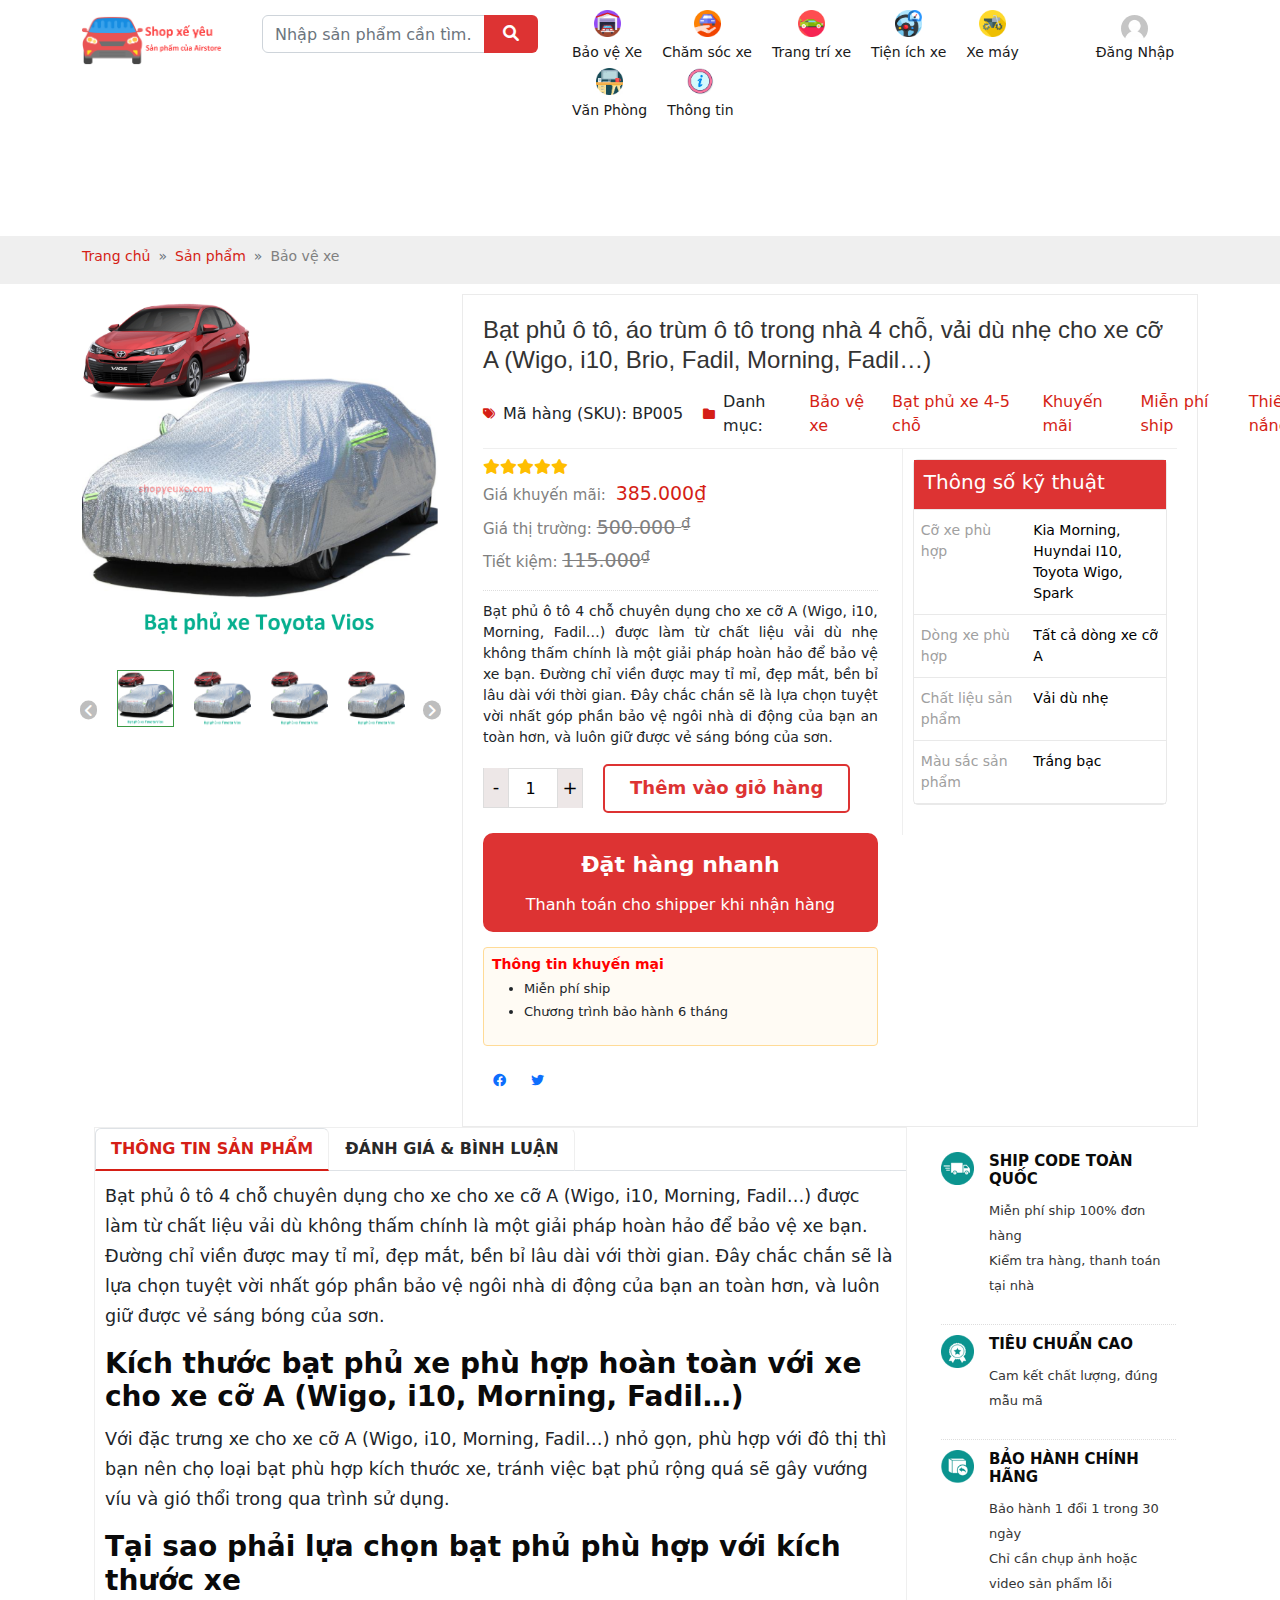
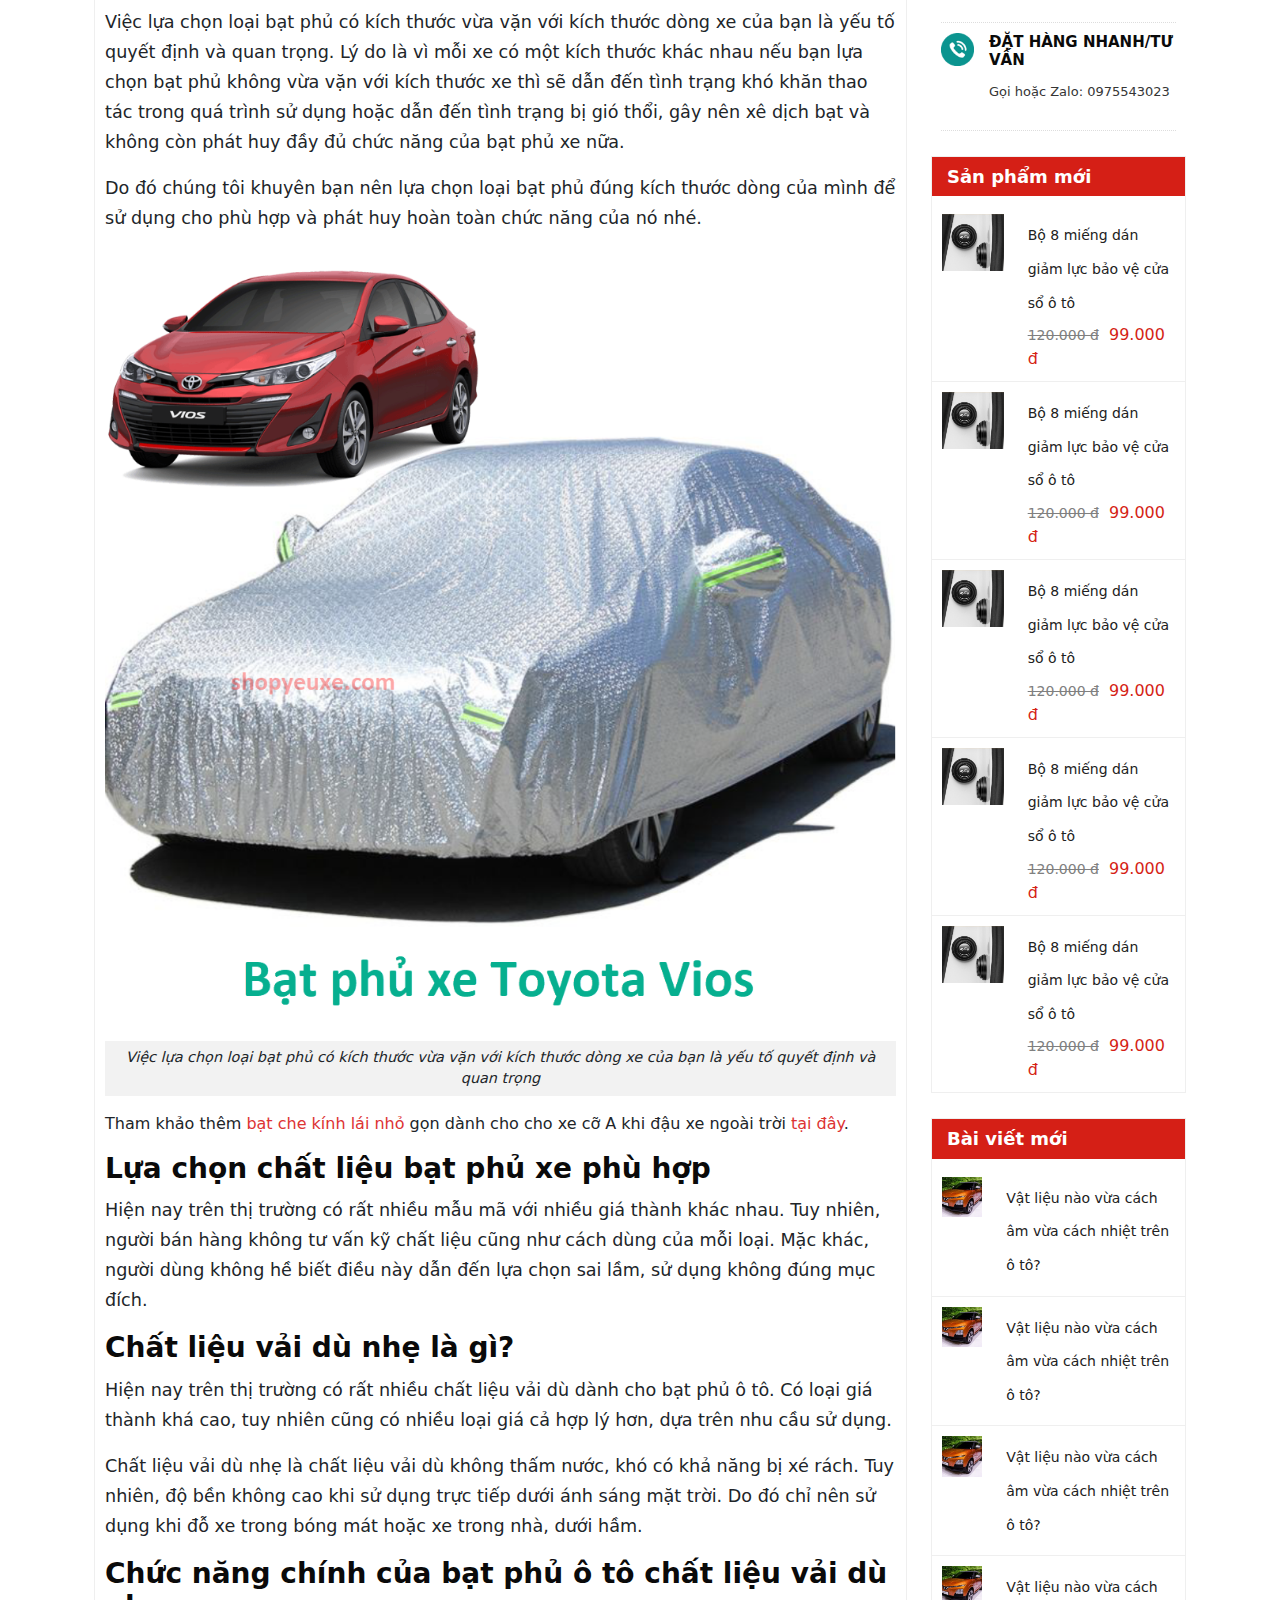
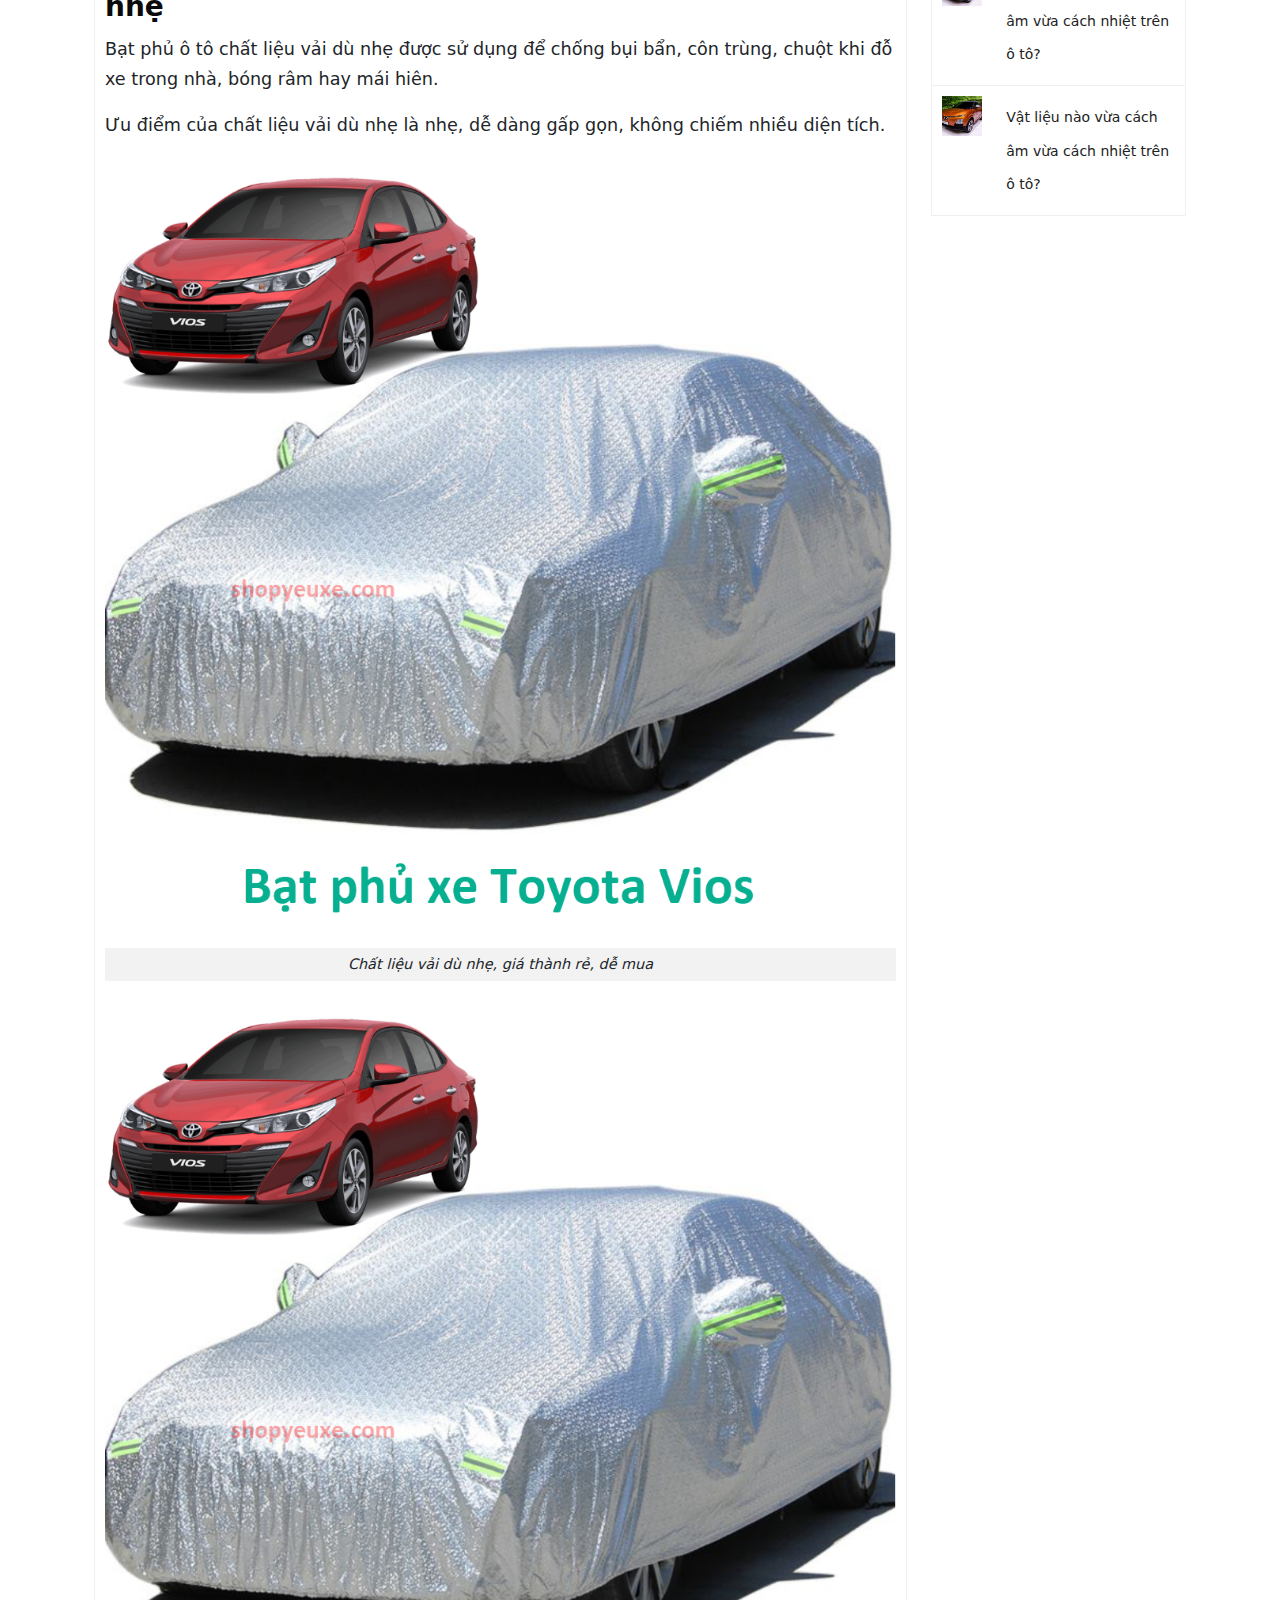
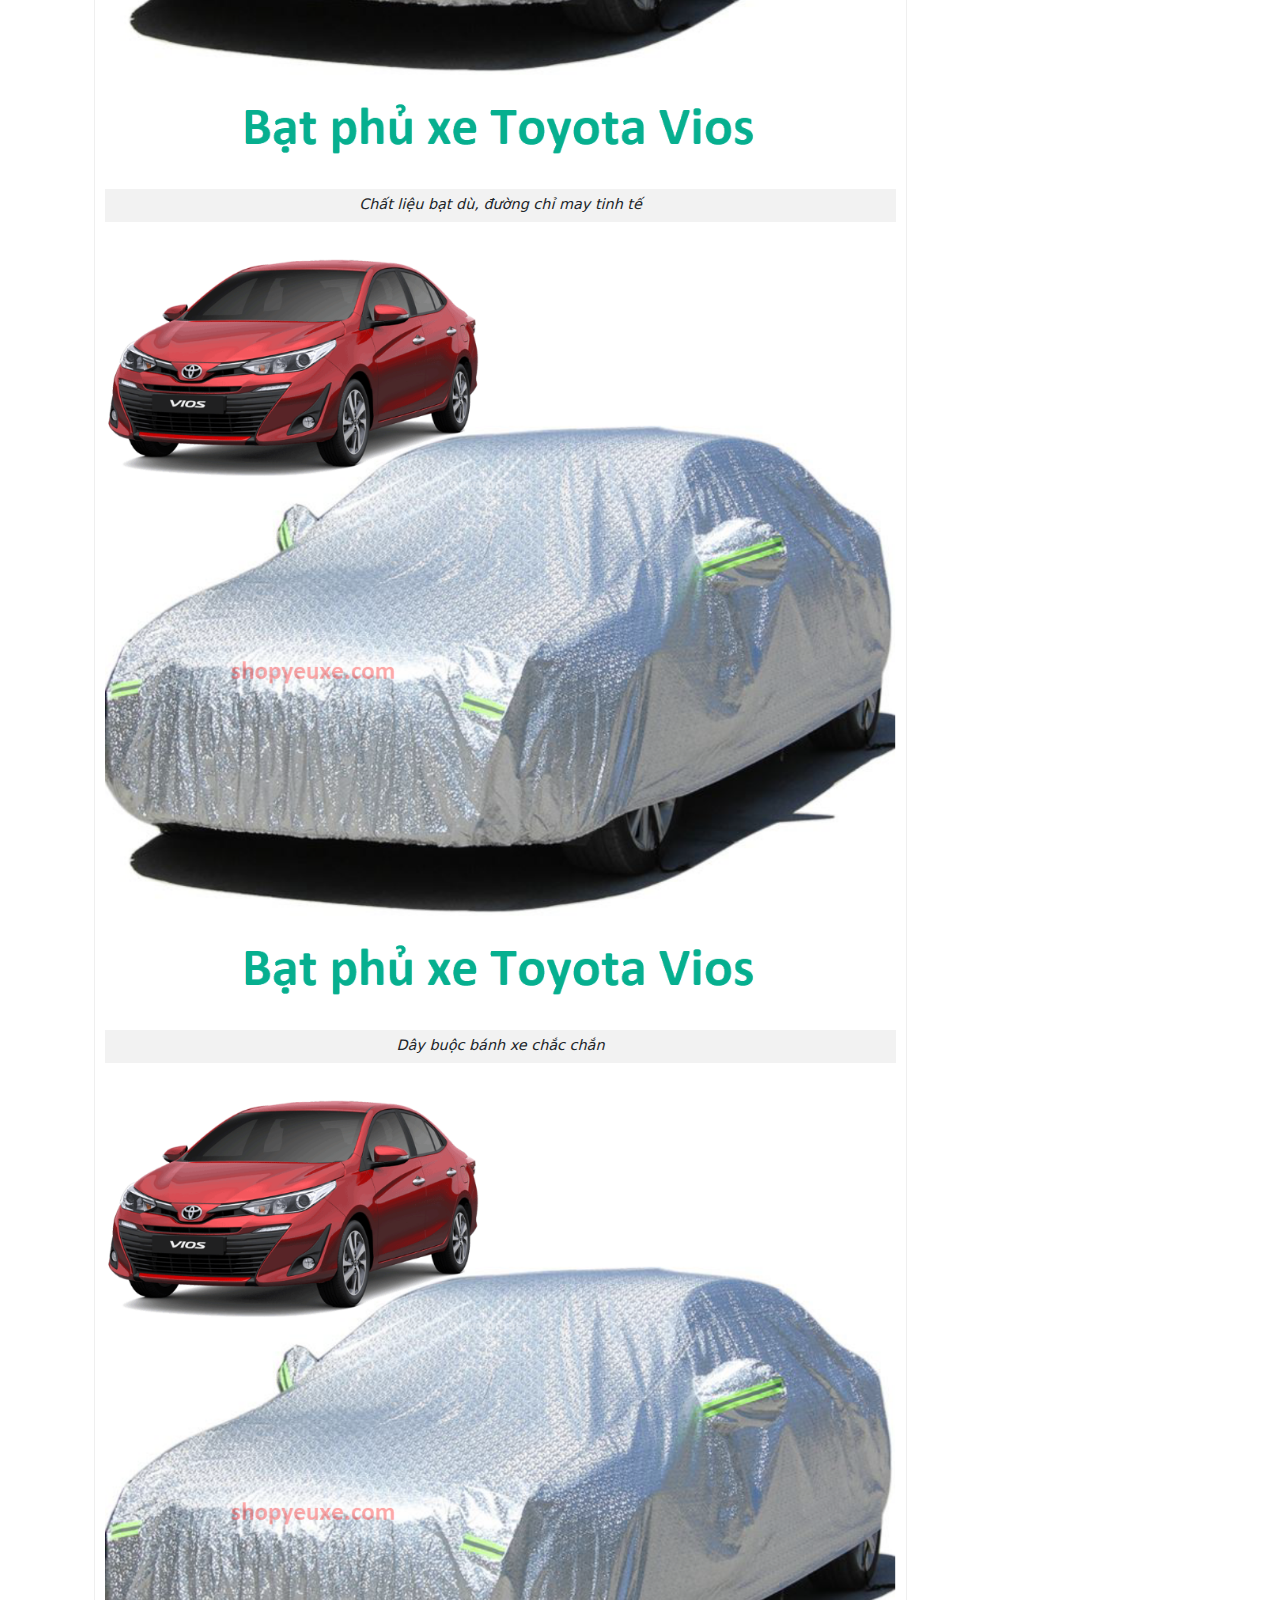
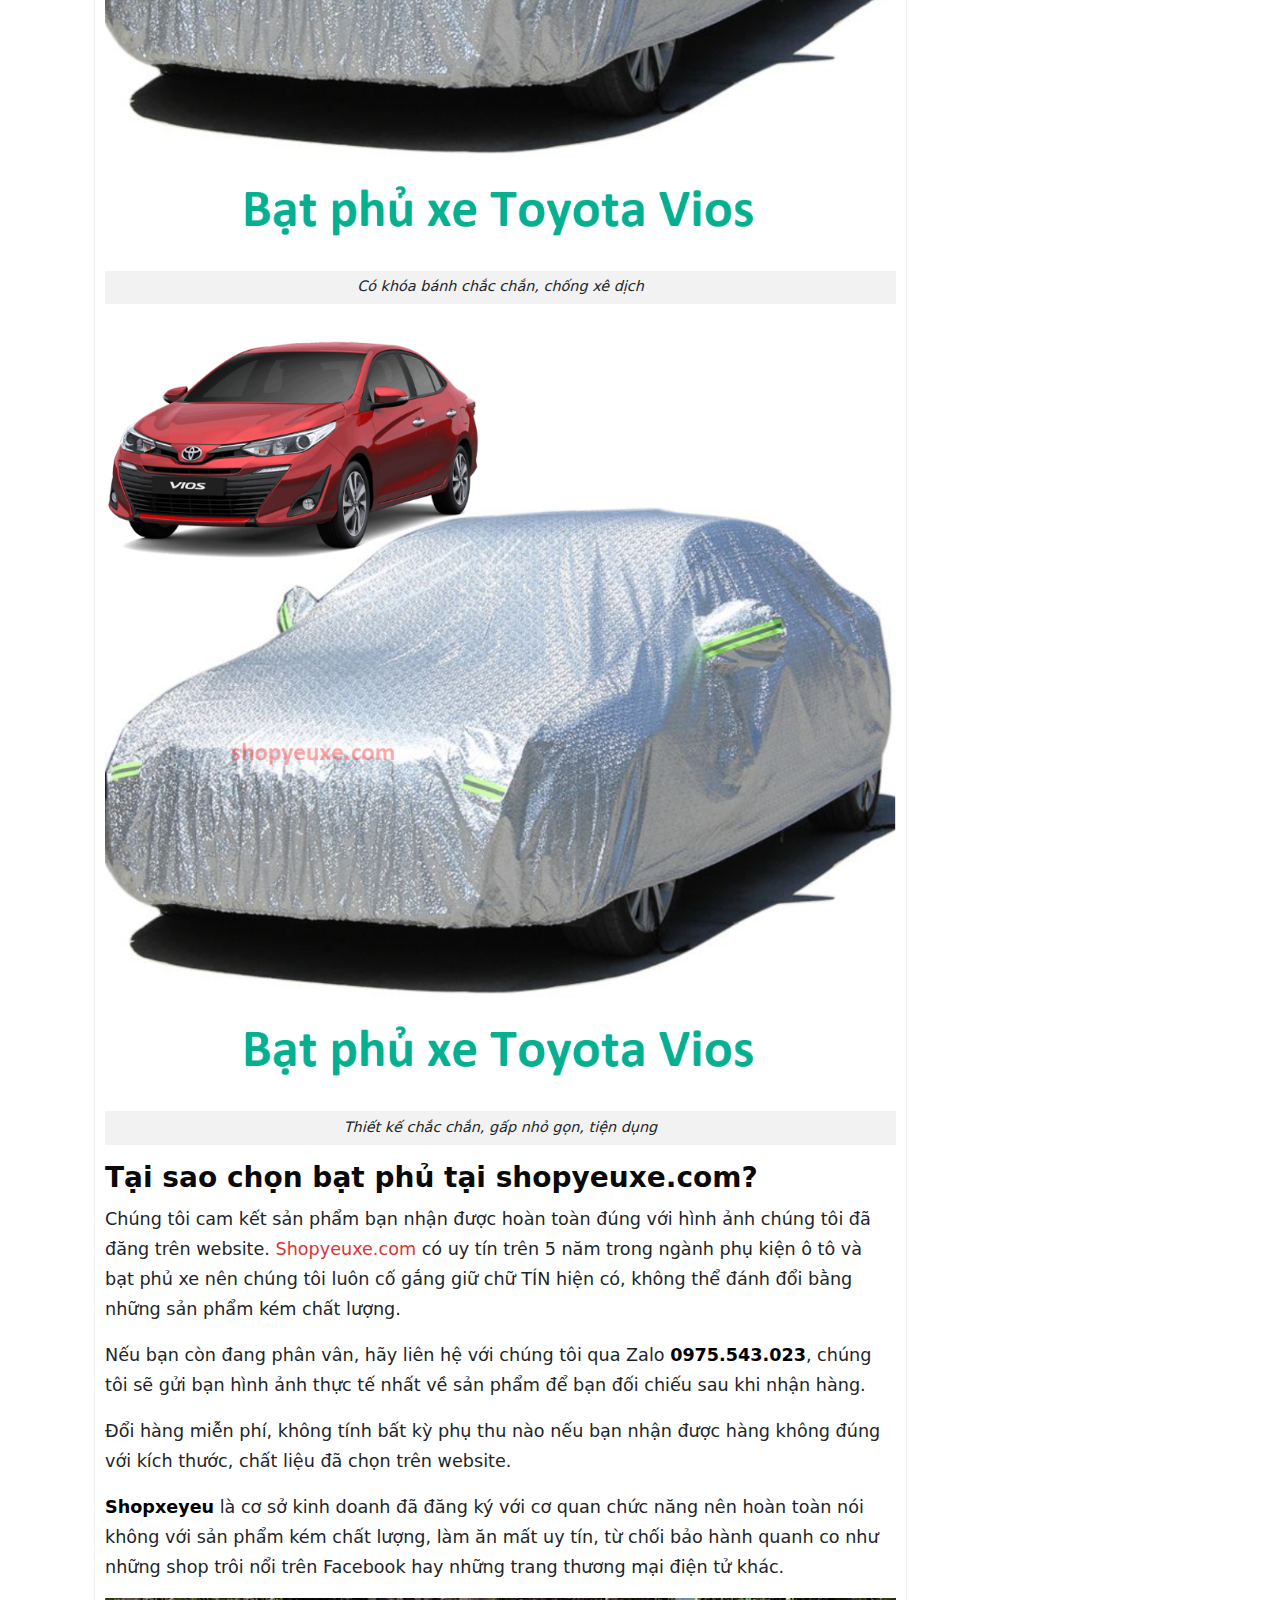
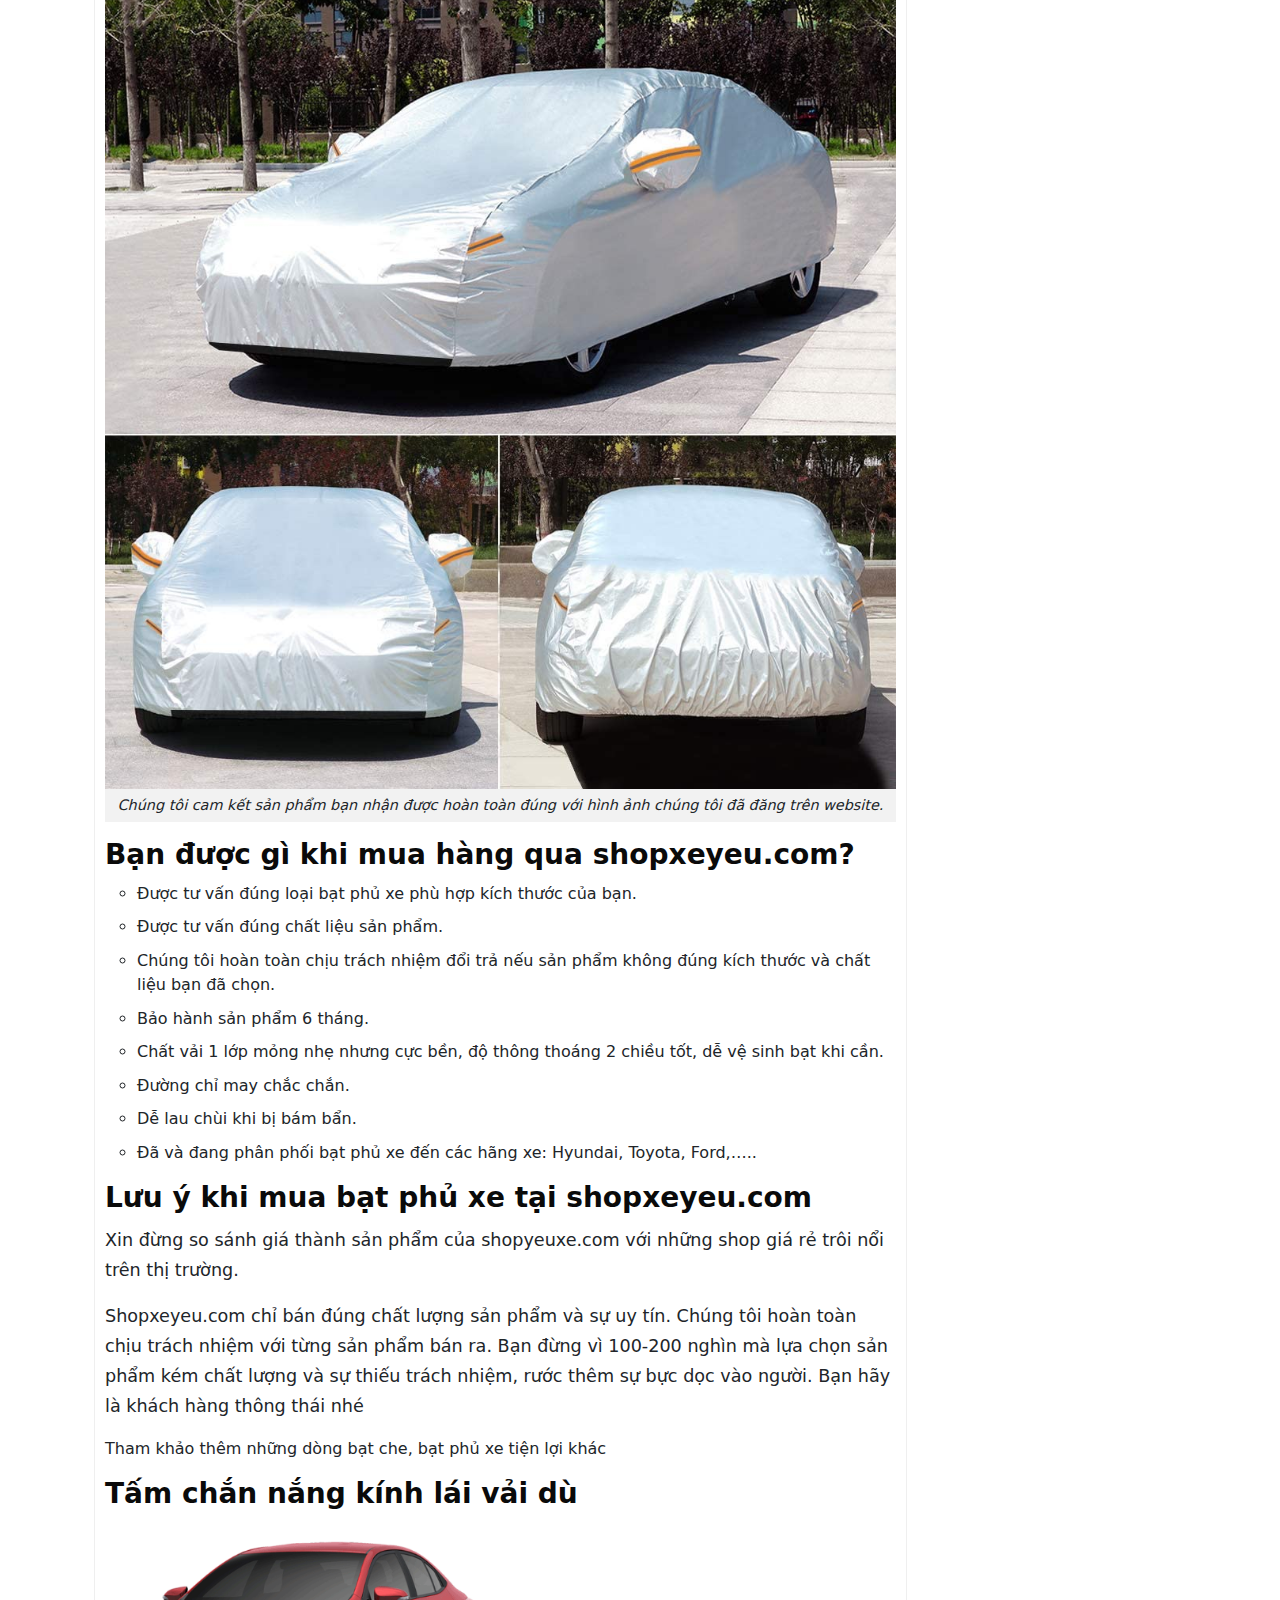
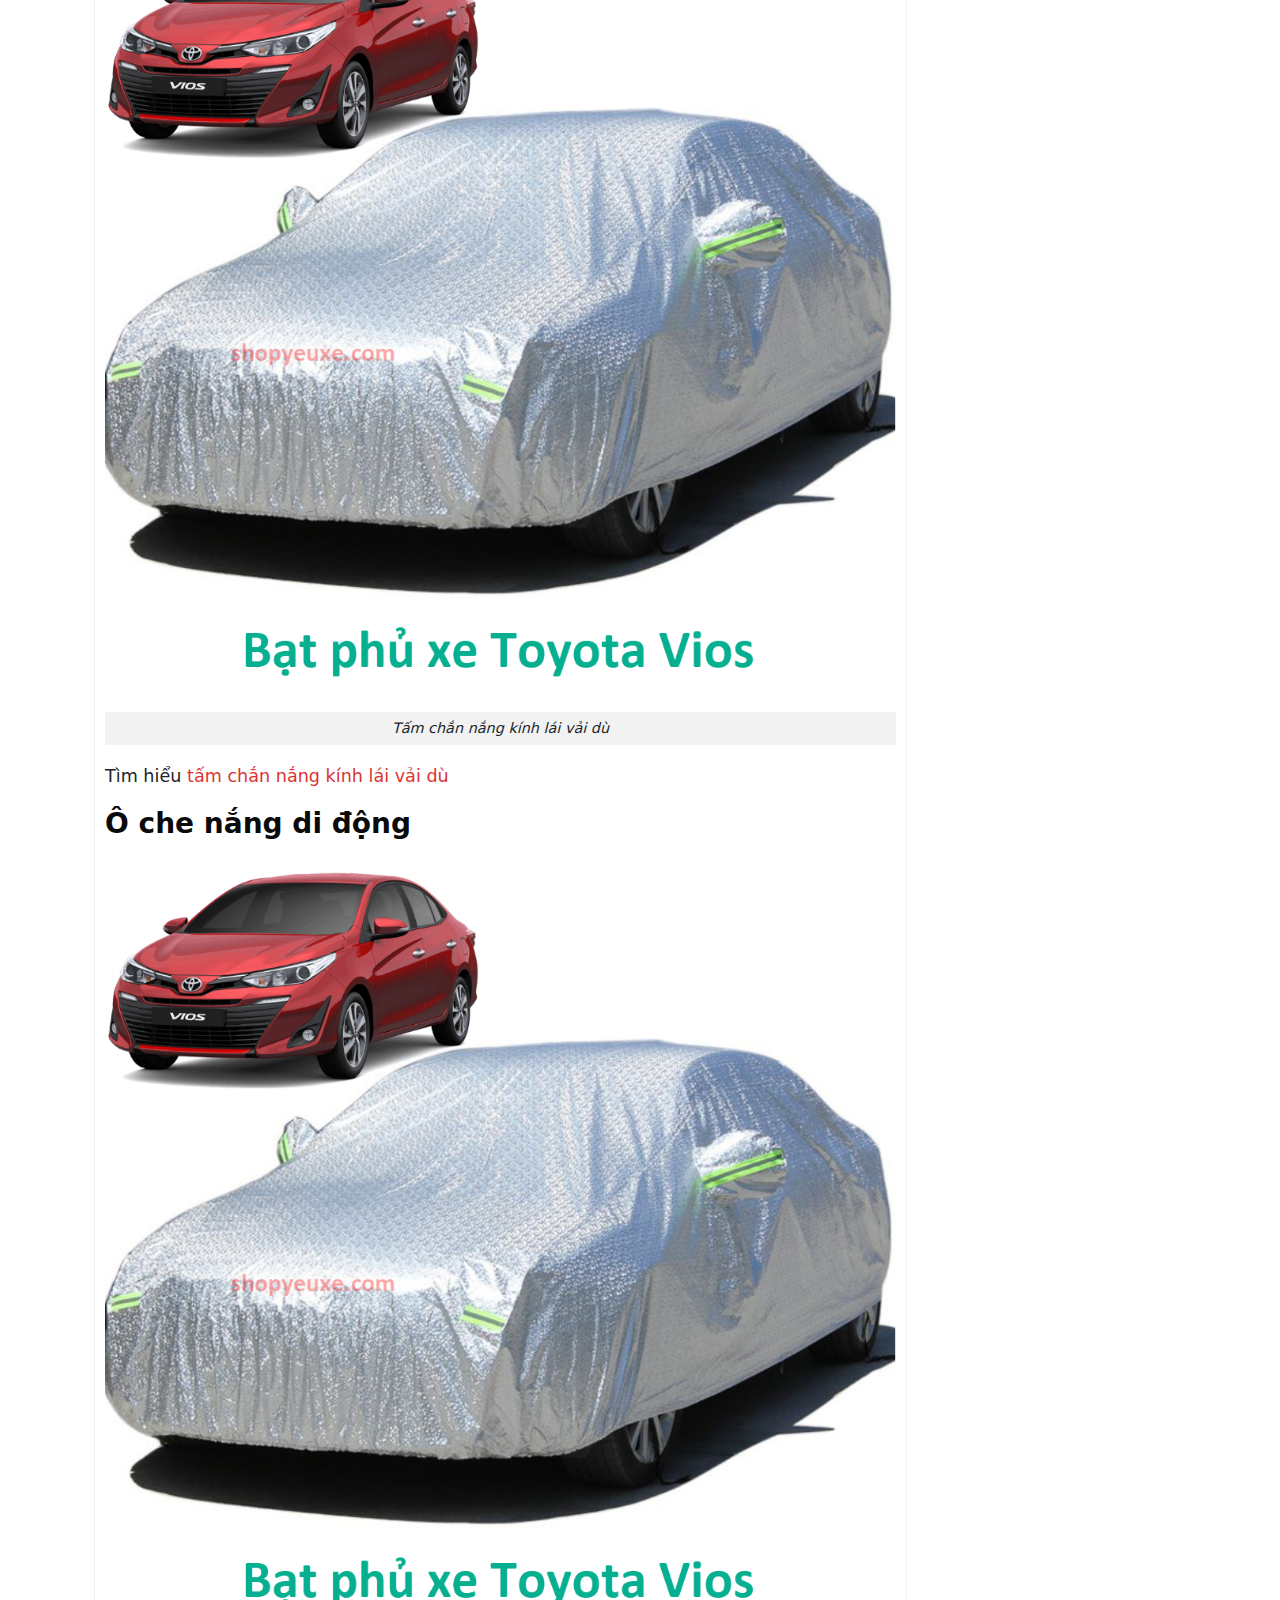
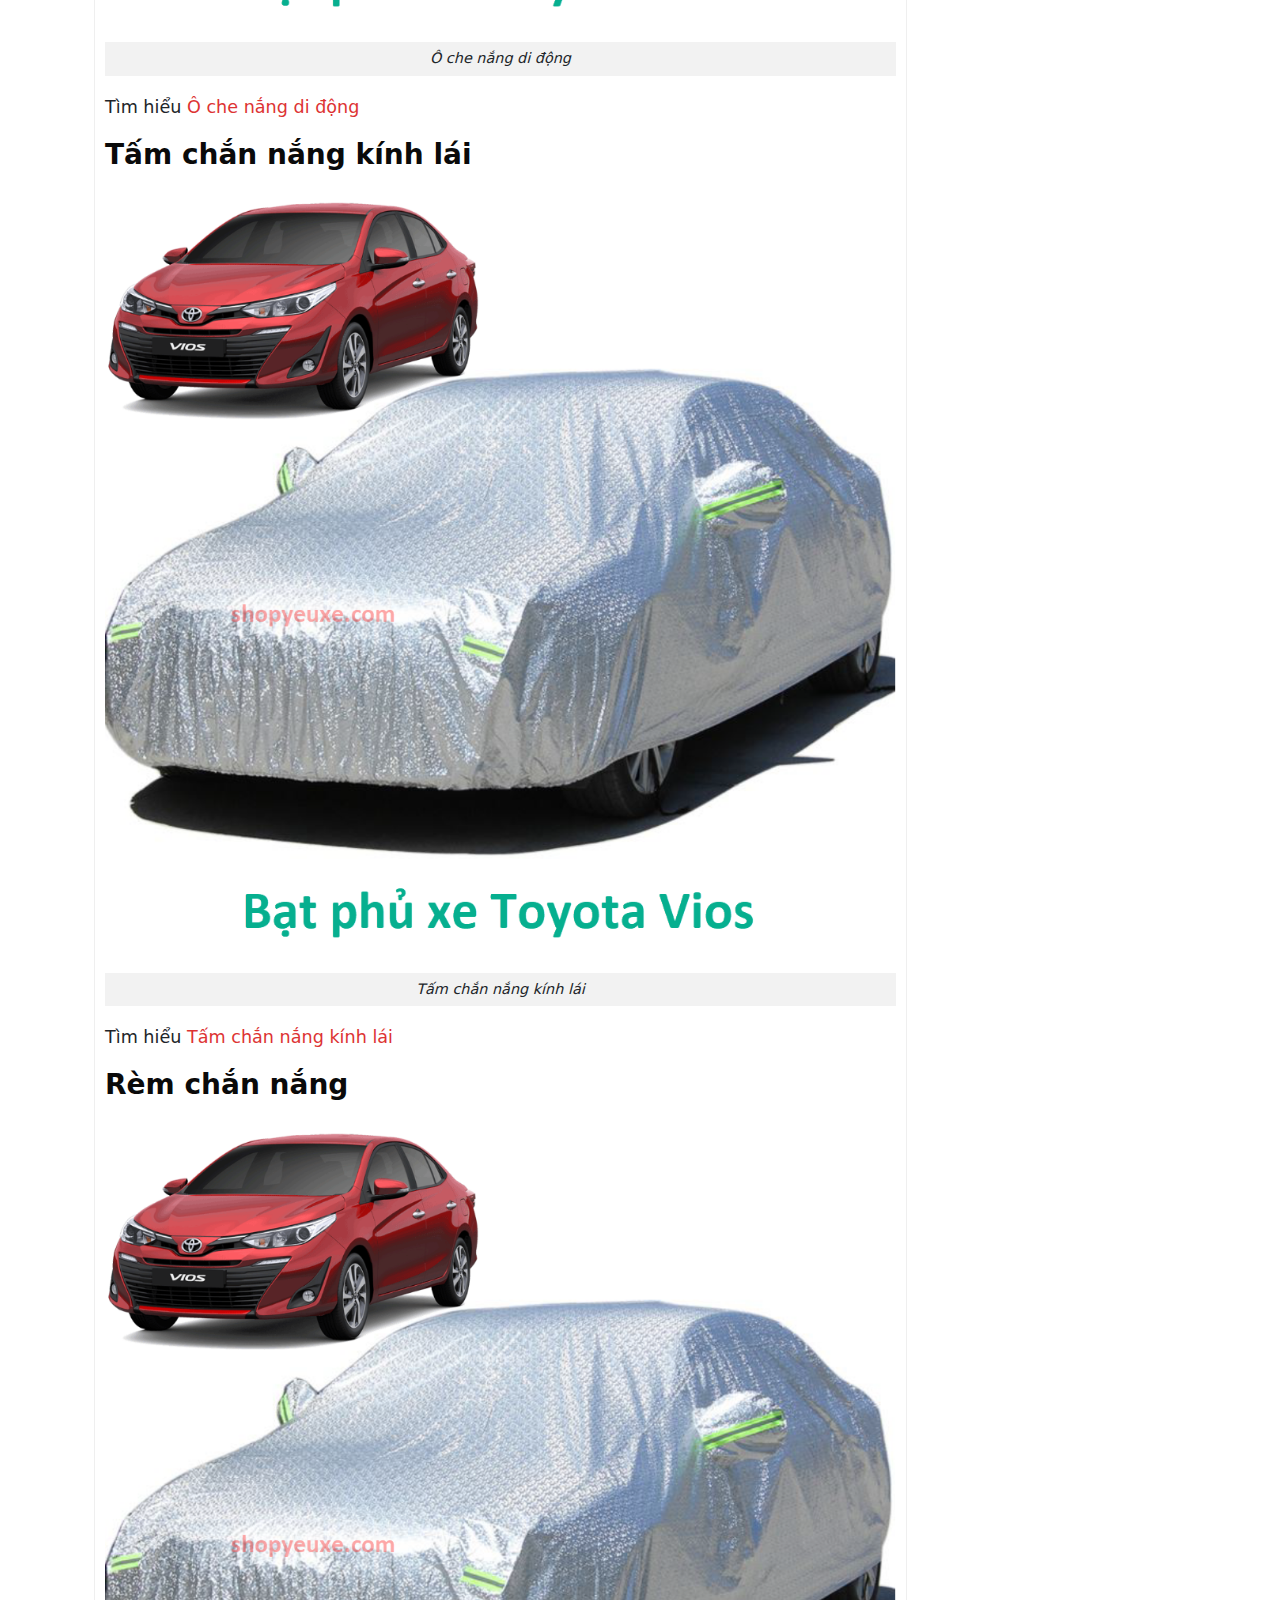
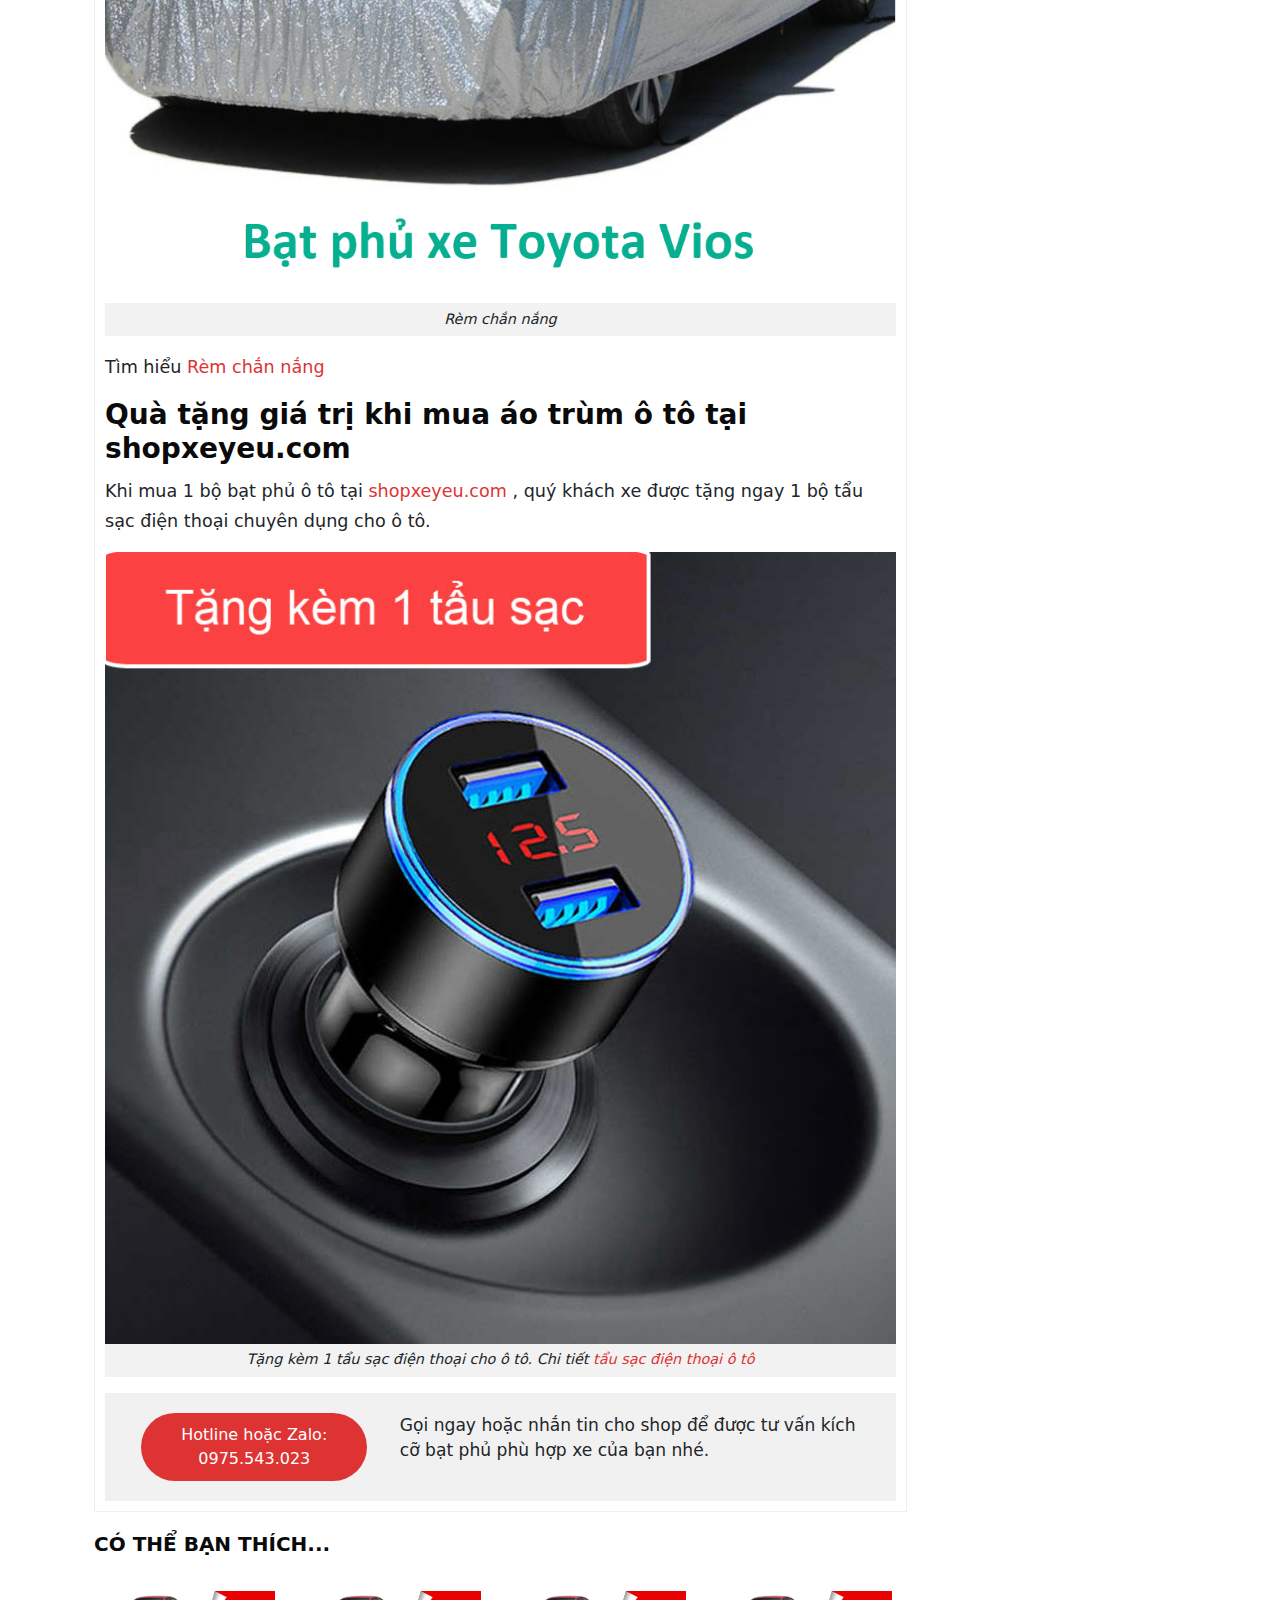
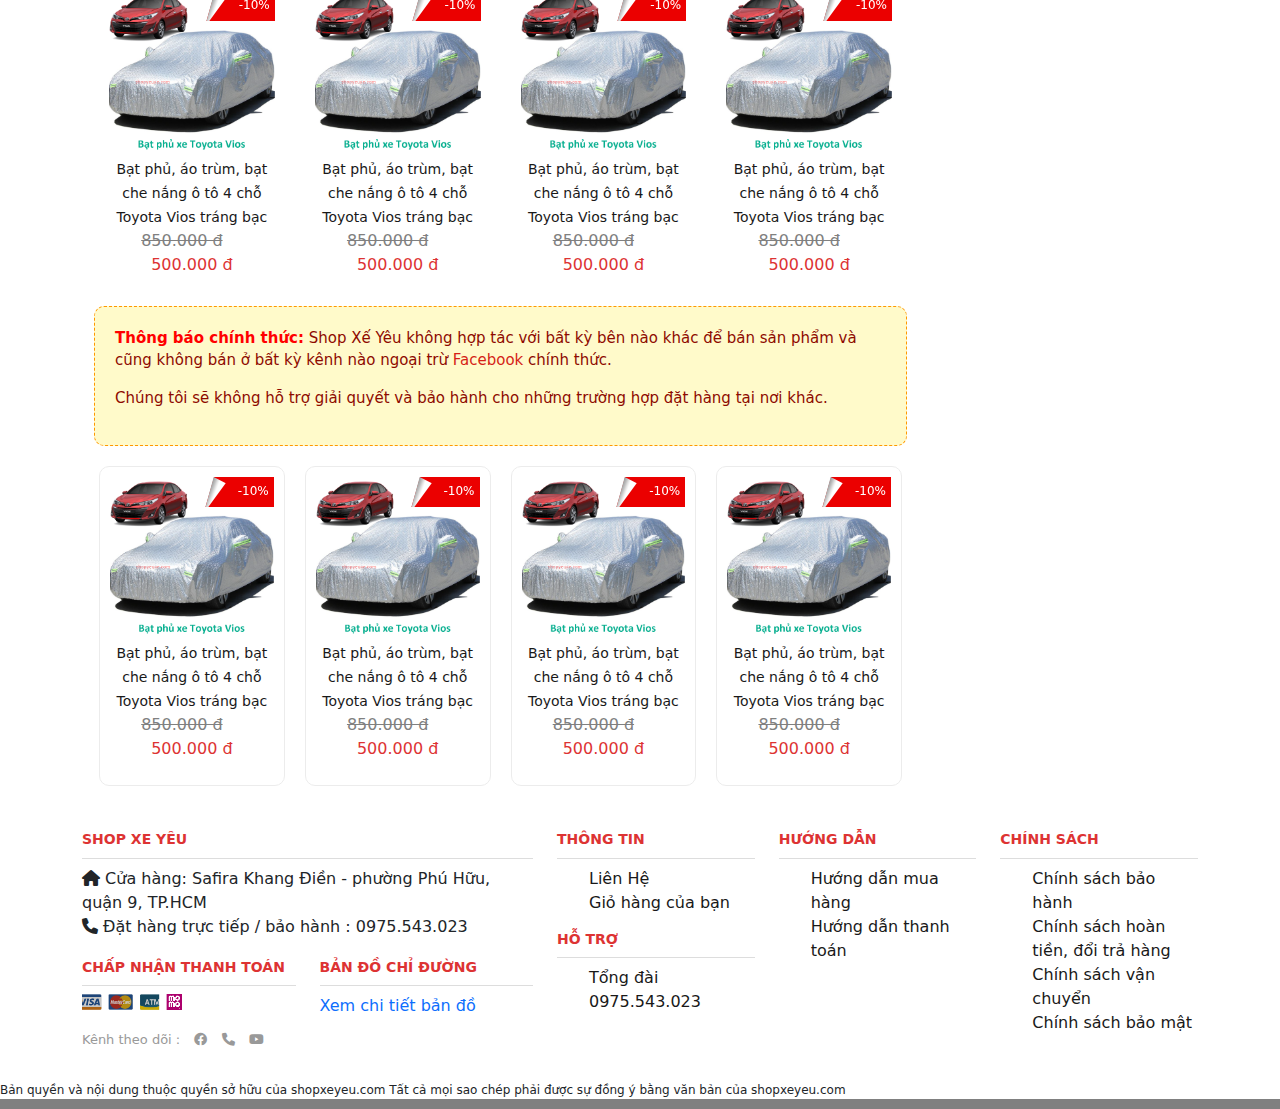
==== commit 86a64cd2: "update" ====
--- a/HTML/product-detail.html
+++ b/HTML/product-detail.html
@@ -17,266 +17,102 @@
     
 </head>
 <body>
-	<header class="fixed-top">
-        <div class="container">
-            <div class="row">
-                <div class="col mobile-menu d-block d-sm-none">
-                    <button class="icon" data-bs-toggle="offcanvas" data-bs-target="#menu-mobile">
-                        <i class="fa-solid fa-bars"></i>
-                    </button>
-                    <div class="offcanvas offcanvas-start" tabindex="-1" id="menu-mobile" aria-labelledby="menu-mobile">
-                      <div class="offcanvas-header">
-                        <button type="button" class="btn-close" data-bs-dismiss="offcanvas" aria-label="Close"></button>
-                      </div>
-                      <div class="offcanvas-body">
-                        <ul class="nav">
-                            <li class="nav-item">
-                                <a href="#" class="nav-link">
-                                    <img src="images/garage.png" alt="category">
-                                    <span>Bảo vệ Xe</span>
-                                </a>
-                                <button class="toggle-button" data-bs-toggle="offcanvas" data-bs-target="#menu-child-1">
-                                    <i class="fa-solid fa-angle-right"></i>
-                                </button>
-                                <div class="offcanvas offcanvas-start menu-child" data-bs-backdrop="static" tabindex="-1" id="menu-child-1">
-                                  <div class="offcanvas-header">
-                                    <h5 class="offcanvas-title" data-bs-toggle="offcanvas" data-bs-target="#menu-mobile"><i class="fa-solid fa-angle-left"></i>Bảo vệ xe</h5>
-                                  </div>
-                                  <div class="offcanvas-body small">
-                                    <ul class="toggle">
-                                        <li><a href="#">Thiết bị chắn nắng</a></li>
-                                        <li><a href="#">Bảo vệ cửa xe, gương chiếu hậu</a></li>
-                                        <li><a href="#">Chống trày xước thân xe, bắc cửa xe</a></li>
-                                    </ul>
-                                  </div>
-                                </div>
-
-
-                                
-                            </li>
-                            <li class="nav-item">
-                                <a href="#" class="nav-link">
-                                    <img src="images/promoting.png" alt="category">
-                                    <span>Chăm sóc xe</span>
-                                </a>
-                                <button class="toggle-button" data-bs-toggle="offcanvas" data-bs-target="#menu-child-2">
-                                    <i class="fa-solid fa-angle-right"></i>
-                                </button>
-                                <div class="offcanvas offcanvas-start menu-child" data-bs-backdrop="static" tabindex="-1" id="menu-child-2">
-                                  <div class="offcanvas-header">
-                                    <h5 class="offcanvas-title" data-bs-toggle="offcanvas" data-bs-target="#menu-mobile"><i class="fa-solid fa-angle-left"></i>Bảo vệ xe</h5>
-                                  </div>
-                                  <div class="offcanvas-body small">
-                                    <ul class="toggle">
-                                    <li><a href="#">Bơm lốp, hút bụi, khử mùi</a></li>
-                                    <li><a href="#">Chống ồn, cách âm</a></li>
-                                </ul>
-                                  </div>
-                                </div>
-                                
-                            </li>
-                            <li class="nav-item">
-                                <a href="#" class="nav-link">
-                                    <img src="images/car.png" alt="category">
-                                    <span>Trang trí xe</span>
-                                </a>
-                                <button class="toggle-button" data-bs-toggle="offcanvas" data-bs-target="#menu-child-3">
-                                    <i class="fa-solid fa-angle-right"></i>
-                                </button>
-                                <div class="offcanvas offcanvas-start menu-child" data-bs-backdrop="static" tabindex="-1" id="menu-child-3">
-                                  <div class="offcanvas-header">
-                                    <h5 class="offcanvas-title" data-bs-toggle="offcanvas" data-bs-target="#menu-mobile"><i class="fa-solid fa-angle-left"></i>Bảo vệ xe</h5>
-                                  </div>
-                                  <div class="offcanvas-body small">
-                                    <ul class="toggle">
-                                        <li><a href="#">Trang trí ngoại thất</a></li>
-                                        <li><a href="#">Trang trí nội thất</a></li>
-                                    </ul>
-                                  </div>
-                                </div>
-                                
-                            </li>
-                            <li class="nav-item">
-                                <a href="#" class="nav-link">
-                                    <img src="images/steering-wheel.png" alt="category">
-                                    <span>Tiện ích xe</span>
-                                </a>
-                                <button class="toggle-button" data-bs-toggle="offcanvas" data-bs-target="#menu-child-4">
-                                    <i class="fa-solid fa-angle-right"></i>
-                                </button>
-                                <div class="offcanvas offcanvas-start menu-child" data-bs-backdrop="static" tabindex="-1" id="menu-child-4">
-                                  <div class="offcanvas-header">
-                                    <h5 class="offcanvas-title" data-bs-toggle="offcanvas" data-bs-target="#menu-mobile"><i class="fa-solid fa-angle-left"></i>Bảo vệ xe</h5>
-                                  </div>
-                                  <div class="offcanvas-body small">
-                                    <ul class="toggle">
-                                        <li><a href="#">Nội thất</a></li>
-                                        <li><a href="#">Giá đỡ, tẩu sạc, thiết bị điện tử</a></li>
-                                        <li><a href="#">Ví và dụng cụ chứa đồ</a></li>
-                                        <li><a href="#">Dụng cụ không thể thiếu</a></li>
-                                    </ul>
-                                  </div>
-                                </div>
-                                
-                            </li>
-                            <li class="nav-item">
-                                <a href="#" class="nav-link">
-                                    <img src="images/motocross.png" alt="category">
-                                    <span>Xe máy</span>
-                                </a>
-                            </li>
-                            <li class="nav-item">
-                                <a href="#" class="nav-link">
-                                    <img src="images/desk.png" alt="category">
-                                    <span>Văn Phòng</span>
-                                </a>
-                                <button class="toggle-button" data-bs-toggle="offcanvas" data-bs-target="#menu-child-5">
-                                    <i class="fa-solid fa-angle-right"></i>
-                                </button>
-                                <div class="offcanvas offcanvas-start menu-child" data-bs-backdrop="static" tabindex="-1" id="menu-child-5">
-                                  <div class="offcanvas-header">
-                                    <h5 class="offcanvas-title" data-bs-toggle="offcanvas" data-bs-target="#menu-mobile"><i class="fa-solid fa-angle-left"></i>Bảo vệ xe</h5>
-                                  </div>
-                                  <div class="offcanvas-body small">
-                                    <ul class="toggle">
-                                    <li><a href="#">Giá đỡ laptop</a></li>
-                                </ul>
-                                  </div>
-                                </div>
-                                
-                            </li>
-                            <li class="nav-item">
-                                <a href="#" class="nav-link">
-                                    <img src="images/info.png" alt="category">
-                                    <span>Thông tin</span>
-                                </a>
-                                <button class="toggle-button" data-bs-toggle="offcanvas" data-bs-target="#menu-child-6">
-                                    <i class="fa-solid fa-angle-right"></i>
-                                </button>
-                                <div class="offcanvas offcanvas-start menu-child" data-bs-backdrop="static" tabindex="-1" id="menu-child-6">
-                                  <div class="offcanvas-header">
-                                    <h5 class="offcanvas-title" data-bs-toggle="offcanvas" data-bs-target="#menu-mobile"><i class="fa-solid fa-angle-left"></i>Bảo vệ xe</h5>
-                                  </div>
-                                  <div class="offcanvas-body small">
-                                    <ul class="toggle">
-                                        <li><a href="#">Hướng dẫn mua hàng</a></li>
-                                        <li><a href="#">Hướng dẫn thanh toán</a></li>
-                                        <li><a href="#">Chính sách đổi trả</a></li>
-                                    </ul>
-                                  </div>
-                                </div>
-                                
-                            </li>
-                        </ul>
-                      </div>
-                    </div>
-                </div>
-                <div class="col logo">
-                    <a href="#"><img src="images/logo.png" alt="logo" /></a>
-                </div><!-- .logo -->
-                <div class="col search d-none d-sm-block">
-                    <form action="">
-                        <div class="input-group mb-3">
-                            <input type="text" class="form-control" placeholder="Nhập sản phẩm cần tìm...">
-                            <button class="btn btn-outline-secondary" type="submit"><i class="fa-solid fa-magnifying-glass"></i></button>
-                        </div>
-                    </form>
-                </div><!-- .search -->
-                <div class="col menu d-none d-sm-block">
-                    <ul class="nav">
-                        <li class="nav-item dropdown">
-                            <a href="#" class="nav-link dropdown-toggle">
-                                <img src="images/garage.png" alt="category">
-                                <span>Bảo vệ Xe</span>
-                            </a>
-                            <ul class="dropdown-menu">
-                                <li><a class="dropdown-item" href="#">Thiết bị chắn nắng</a></li>
-                                <li><a class="dropdown-item" href="#">Bảo vệ cửa xe, gương chiếu hậu</a></li>
-                                <li><a class="dropdown-item" href="#">Chống trày xước thân xe, bắc cửa xe</a></li>
-                            </ul>
-                        </li>
-                        <li class="nav-item dropdown">
-                            <a href="#" class="nav-link dropdown-toggle">
-                                <img src="images/promoting.png" alt="category">
-                                <span>Chăm sóc xe</span>
-                            </a>
-                            <ul class="dropdown-menu">
-                                <li><a class="dropdown-item" href="#">Bơm lốp, hút bụi, khử mùi</a></li>
-                                <li><a class="dropdown-item" href="#">Chống ồn, cách âm</a></li>
-                            </ul>
-                        </li>
-                        <li class="nav-item dropdown">
-                            <a href="#" class="nav-link dropdown-toggle">
-                                <img src="images/car.png" alt="category">
-                                <span>Trang trí xe</span>
-                            </a>
-                            <ul class="dropdown-menu">
-                                <li><a class="dropdown-item" href="#">Trang trí ngoại thất</a></li>
-                                <li><a class="dropdown-item" href="#">Trang trí nội thất</a></li>
-                            </ul>
-                        </li>
-                        <li class="nav-item dropdown">
-                            <a href="#" class="nav-link dropdown-toggle">
-                                <img src="images/steering-wheel.png" alt="category">
-                                <span>Tiện ích xe</span>
-                            </a>
-                            <ul class="dropdown-menu">
-                                <li><a class="dropdown-item" href="#">Nội thất</a></li>
-                                <li><a class="dropdown-item" href="#">Giá đỡ, tẩu sạc, thiết bị điện tử</a></li>
-                                <li><a class="dropdown-item" href="#">Ví và dụng cụ chứa đồ</a></li>
-                                <li><a class="dropdown-item" href="#">Dụng cụ không thể thiếu</a></li>
-                            </ul>
-                        </li>
-                        <li class="nav-item">
-                            <a href="#" class="nav-link">
-                                <img src="images/motocross.png" alt="category">
-                                <span>Xe máy</span>
-                            </a>
-                        </li>
-                        <li class="nav-item dropdown">
-                            <a href="#" class="nav-link dropdown-toggle">
-                                <img src="images/desk.png" alt="category">
-                                <span>Văn Phòng</span>
-                            </a>
-                            <ul class="dropdown-menu">
-                                <li><a class="dropdown-item" href="#">Giá đỡ laptop</a></li>
-                            </ul>
-                        </li>
-                        <li class="nav-item dropdown">
-                            <a href="#" class="nav-link dropdown-toggle">
-                                <img src="images/info.png" alt="category">
-                                <span>Thông tin</span>
-                            </a>
-                            <ul class="dropdown-menu">
-                                <li><a class="dropdown-item" href="#">Hướng dẫn mua hàng</a></li>
-                                <li><a class="dropdown-item" href="#">Hướng dẫn thanh toán</a></li>
-                                <li><a class="dropdown-item" href="#">Chính sách đổi trả</a></li>
-                            </ul>
-                        </li>
-                    </ul>
-                </div><!-- .menu -->
-                <div class="col account d-none d-sm-block">
-                    <a href="#">
-                        <img src="images/account.png" alt="category">
-                        <span>Đăng Nhập</span>
-                    </a>
-                </div>
-                <div class="col d-block d-sm-none">
-                    <div class="cart" data-bs-toggle="offcanvas" data-bs-target="#cart">
-                        <strong>0</strong>
-                    </div>
-                    <div class="offcanvas offcanvas-end" tabindex="-1" id="cart">
-                      <div class="offcanvas-header">
-                        <h5 class="offcanvas-title" data-bs-toggle="offcanvas">Giỏ hàng</h5>
-                        <button type="button" class="btn-close" data-bs-dismiss="offcanvas" aria-label="Close"></button>
-                      </div>
-                      <div class="offcanvas-body small">
-                        <p>Chưa có sản phẩm trong giỏ hàng</p>
-                      </div>
-                </div>
-            </div>
-        </div>              
-    </header>
+	<header>
+		<div class="container">
+			<div class="row">
+				<div class="col logo">
+					<a href="#"><img src="images/logo.png" alt="logo" /></a>
+				</div><!-- .logo -->
+				<div class="col search">
+					<form action="">
+						<div class="input-group mb-3">
+							<input type="text" class="form-control" placeholder="Nhập sản phẩm cần tìm...">
+							<button class="btn btn-outline-secondary" type="submit"><i class="fa-solid fa-magnifying-glass"></i></button>
+						</div>
+					</form>
+				</div><!-- .search -->
+				<div class="col menu">
+					<ul class="nav">
+						<li class="nav-item dropdown">
+							<a href="#" class="nav-link dropdown-toggle">
+								<img src="images/garage.png" alt="category">
+								<span>Bảo vệ Xe</span>
+							</a>
+							<ul class="dropdown-menu">
+								<li><a class="dropdown-item" href="#">Thiết bị chắn nắng</a></li>
+								<li><a class="dropdown-item" href="#">Bảo vệ cửa xe, gương chiếu hậu</a></li>
+								<li><a class="dropdown-item" href="#">Chống trày xước thân xe, bắc cửa xe</a></li>
+							</ul>
+						</li>
+						<li class="nav-item dropdown">
+							<a href="#" class="nav-link dropdown-toggle">
+								<img src="images/promoting.png" alt="category">
+								<span>Chăm sóc xe</span>
+							</a>
+							<ul class="dropdown-menu">
+								<li><a class="dropdown-item" href="#">Bơm lốp, hút bụi, khử mùi</a></li>
+								<li><a class="dropdown-item" href="#">Chống ồn, cách âm</a></li>
+							</ul>
+						</li>
+						<li class="nav-item dropdown">
+							<a href="#" class="nav-link dropdown-toggle">
+								<img src="images/car.png" alt="category">
+								<span>Trang trí xe</span>
+							</a>
+							<ul class="dropdown-menu">
+								<li><a class="dropdown-item" href="#">Trang trí ngoại thất</a></li>
+								<li><a class="dropdown-item" href="#">Trang trí nội thất</a></li>
+							</ul>
+						</li>
+						<li class="nav-item dropdown">
+							<a href="#" class="nav-link dropdown-toggle">
+								<img src="images/steering-wheel.png" alt="category">
+								<span>Tiện ích xe</span>
+							</a>
+							<ul class="dropdown-menu">
+								<li><a class="dropdown-item" href="#">Nội thất</a></li>
+								<li><a class="dropdown-item" href="#">Giá đỡ, tẩu sạc, thiết bị điện tử</a></li>
+								<li><a class="dropdown-item" href="#">Ví và dụng cụ chứa đồ</a></li>
+								<li><a class="dropdown-item" href="#">Dụng cụ không thể thiếu</a></li>
+							</ul>
+						</li>
+						<li class="nav-item">
+							<a href="#" class="nav-link">
+								<img src="images/motocross.png" alt="category">
+								<span>Xe máy</span>
+							</a>
+						</li>
+						<li class="nav-item dropdown">
+							<a href="#" class="nav-link dropdown-toggle">
+								<img src="images/desk.png" alt="category">
+								<span>Văn Phòng</span>
+							</a>
+							<ul class="dropdown-menu">
+								<li><a class="dropdown-item" href="#">Giá đỡ laptop</a></li>
+							</ul>
+						</li>
+						<li class="nav-item dropdown">
+							<a href="#" class="nav-link dropdown-toggle">
+								<img src="images/info.png" alt="category">
+								<span>Thông tin</span>
+							</a>
+							<ul class="dropdown-menu">
+								<li><a class="dropdown-item" href="#">Hướng dẫn mua hàng</a></li>
+								<li><a class="dropdown-item" href="#">Hướng dẫn thanh toán</a></li>
+								<li><a class="dropdown-item" href="#">Chính sách đổi trả</a></li>
+							</ul>
+						</li>
+					</ul>
+				</div><!-- .menu -->
+				<div class="col account">
+					<a href="#">
+						<img src="images/account.png" alt="category">
+						<span>Đăng Nhập</span>
+					</a>
+				</div>
+			</div>
+		</div>				
+	</header>
 	<main>
         <div class="breadcrumbs">
             <div class="container">
@@ -1434,68 +1270,68 @@
         </div>
 	</main>
 	<footer>
-        <div class="container">
-            <div class="row">
-                <div class="col-md-6 col-sm-12">
-                    <h4>Shop Xe Yêu</h4>
-                    <div class="address">
-                        <i class="fa-solid fa-house"></i> 
-                        <span> Cửa hàng: Safira Khang Điền - phường Phú Hữu, quận 9, TP.HCM</span>
-                    </div>
-                    <div class="phone">
-                        <i class="fa-solid fa-phone"></i> 
-                        <span> Đặt hàng trực tiếp / bảo hành :  0975.543.023</span>
-                    </div>
-                    <div class="row">
-                        <div class="col">
-                            <h4>Chấp nhận thanh toán</h4>
-                            <img src="images/payment.png" alt="">
-                            <div class="social-list">
-                                <span class="d-none d-sm-block">Kênh theo dõi : </span>
-                                <a href="#"><i class="fa-brands fa-facebook-f"></i></a>
-                                <a href="#"><i class="fa-solid fa-phone"></i></a>
-                                <a href="#"><i class="fa-brands fa-youtube"></i></a>
-                            </div>
-                        </div>
-                        <div class="col">
-                            <h4>Bản đồ chỉ đường</h4>
-                            <a href="#">Xem chi tiết bản đồ</a>
-                        </div>
-                    </div>
-                </div>
-                <div class="col-sm-12 col-md-2">
-                    <h4>Thông tin</h4>
-                    <ul>
-                        <li><a href="#">Liên Hệ</a></li>
-                        <li><a href="#">Giỏ hàng của bạn</a></li>
-                    </ul>
-                    <h4>Hỗ trợ</h4>
-                    <ul>
-                        <li><a href="#">Tổng đài 0975.543.023</a></li>
-                    </ul>
-                </div>
-                <div class="col-sm-12 col-md-2">
-                    <h4>Hướng dẫn</h4>
-                    <ul>
-                        <li><a href="#">Hướng dẫn mua hàng</a></li>
-                        <li><a href="#">Hướng dẫn thanh toán</a></li>
-                    </ul>
-                </div>
-                <div class="col-sm-12 col-md-2">
-                    <h4>Chính sách</h4>
-                    <ul>
-                        <li><a href="#">Chính sách bảo hành</a></li>
-                        <li><a href="#">Chính sách hoàn tiền, đổi trả hàng</a></li>
-                        <li><a href="#">Chính sách vận chuyển</a></li>
-                        <li><a href="#">Chính sách bảo mật</a></li>
-                    </ul>
-                </div>
-            </div>
-        </div>
-        <div class="copyright">
-            Bản quyền và nội dung thuộc quyền sở hữu của shopxeyeu.com Tất cả mọi sao chép phải được sự đồng ý bằng văn bản của shopxeyeu.com
-        </div>              
-    </footer>
+		<div class="container">
+			<div class="row">
+				<div class="col-5">
+					<h4>Shop Xe Yêu</h4>
+					<div class="address">
+						<i class="fa-solid fa-house"></i> 
+					 	<span> Cửa hàng: Safira Khang Điền - phường Phú Hữu, quận 9, TP.HCM</span>
+					</div>
+					<div class="phone">
+						<i class="fa-solid fa-phone"></i> 
+					 	<span> Đặt hàng trực tiếp / bảo hành :  0975.543.023</span>
+					</div>
+					<div class="row">
+						<div class="col">
+							<h4>Chấp nhận thanh toán</h4>
+							<img src="images/payment.png" alt="">
+							<div class="social-list">
+								<span>Kênh theo dõi : </span>
+								<a href="#"><i class="fa-brands fa-facebook-f"></i></a>
+								<a href="#"><i class="fa-solid fa-phone"></i></a>
+								<a href="#"><i class="fa-brands fa-youtube"></i></a>
+							</div>
+						</div>
+						<div class="col">
+							<h4>Bản đồ chỉ đường</h4>
+							<a href="#">Xem chi tiết bản đồ</a>
+						</div>
+					</div>
+				</div>
+				<div class="col">
+					<h4>Thông tin</h4>
+					<ul>
+						<li><a href="#">Liên Hệ</a></li>
+						<li><a href="#">Giỏ hàng của bạn</a></li>
+					</ul>
+					<h4>Hỗ trợ</h4>
+					<ul>
+						<li><a href="#">Tổng đài 0975.543.023</a></li>
+					</ul>
+				</div>
+				<div class="col">
+					<h4>Hướng dẫn</h4>
+					<ul>
+						<li><a href="#">Hướng dẫn mua hàng</a></li>
+						<li><a href="#">Hướng dẫn thanh toán</a></li>
+					</ul>
+				</div>
+				<div class="col">
+					<h4>Chính sách</h4>
+					<ul>
+						<li><a href="#">Chính sách bảo hành</a></li>
+						<li><a href="#">Chính sách hoàn tiền, đổi trả hàng</a></li>
+						<li><a href="#">Chính sách vận chuyển</a></li>
+						<li><a href="#">Chính sách bảo mật</a></li>
+					</ul>
+				</div>
+			</div>
+		</div>
+		<div class="copyright">
+			Bản quyền và nội dung thuộc quyền sở hữu của shopxeyeu.com Tất cả mọi sao chép phải được sự đồng ý bằng văn bản của shopxeyeu.com
+		</div>				
+	</footer>
 	<script src="vendors/bootstrap/js/bootstrap.min.js"></script>
 	<script src="vendors/swiper/swiper-bundle.js"></script>
 	<script src="js/custom.js"></script>
--- a/HTML/css/styles.css
+++ b/HTML/css/styles.css
@@ -805,4 +805,5 @@
     z-index: 21;
     right: -8px;
     top: 0;
-}+}
+
